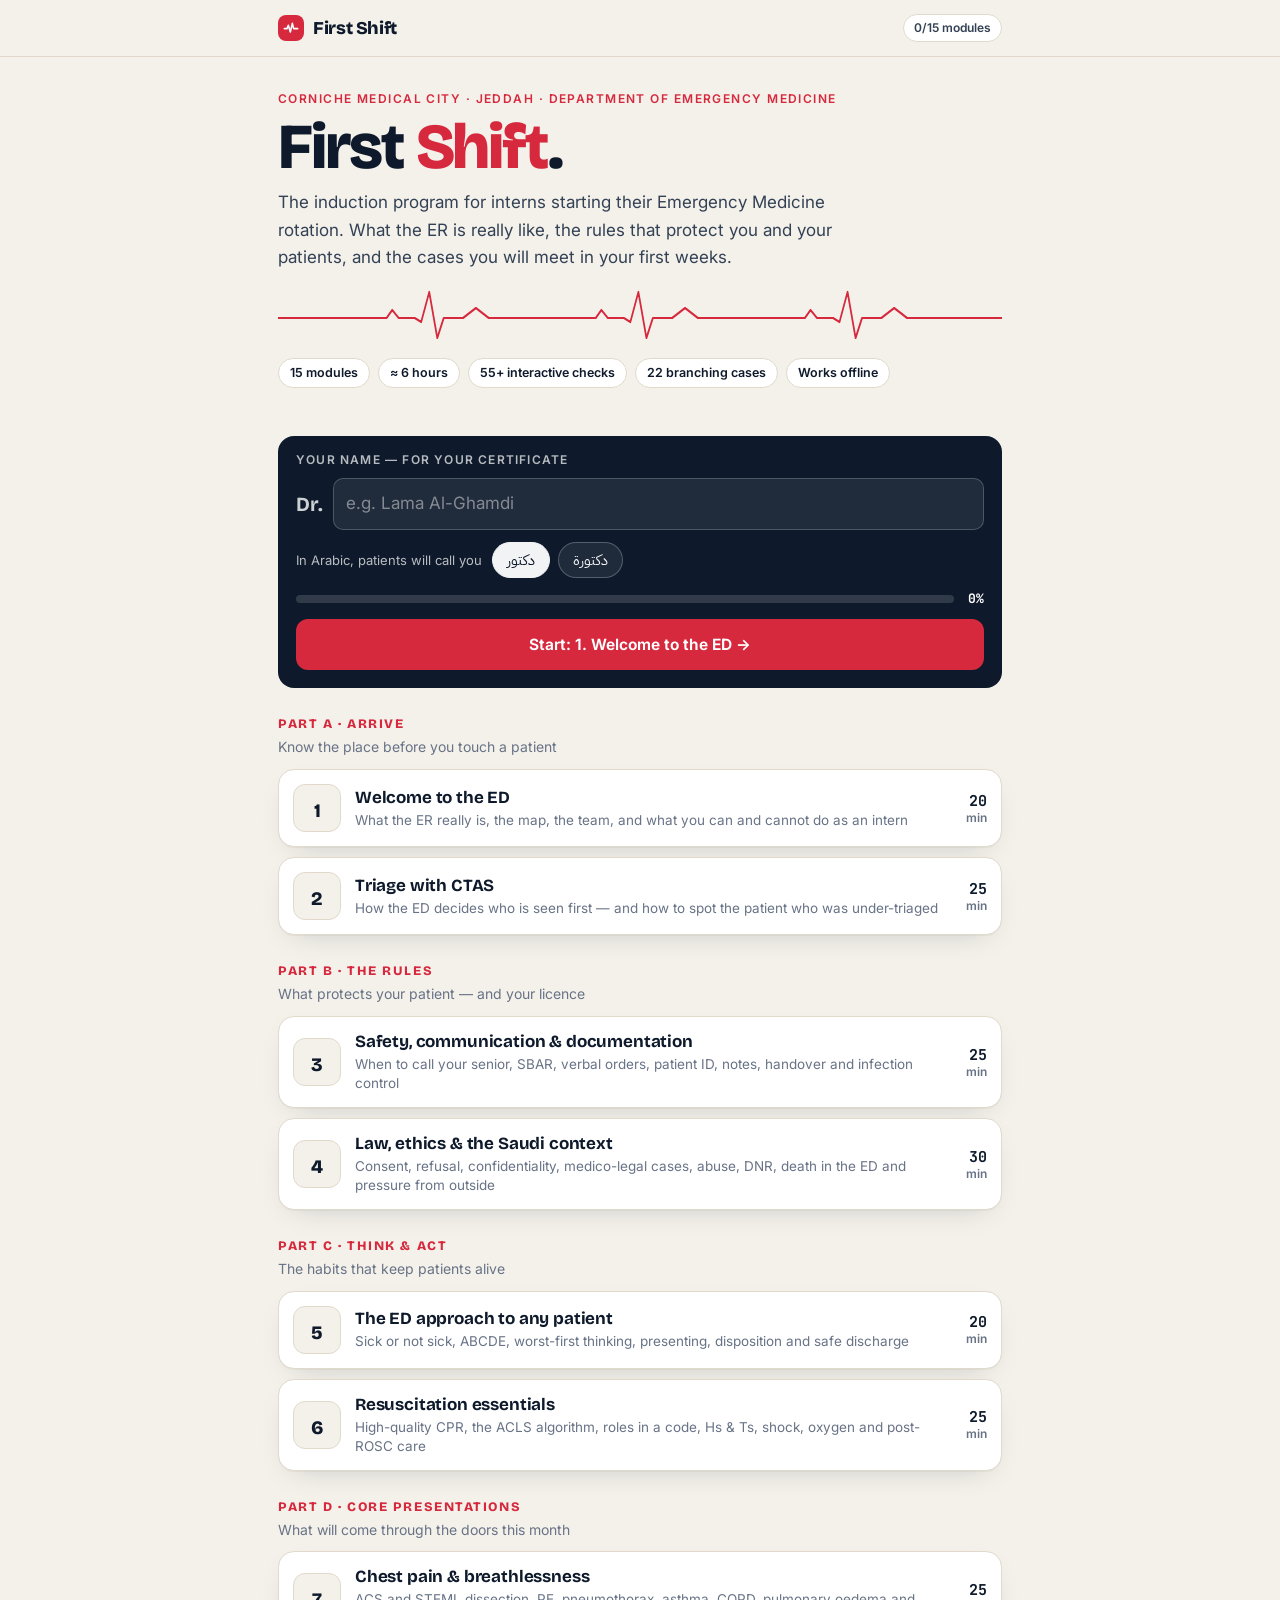
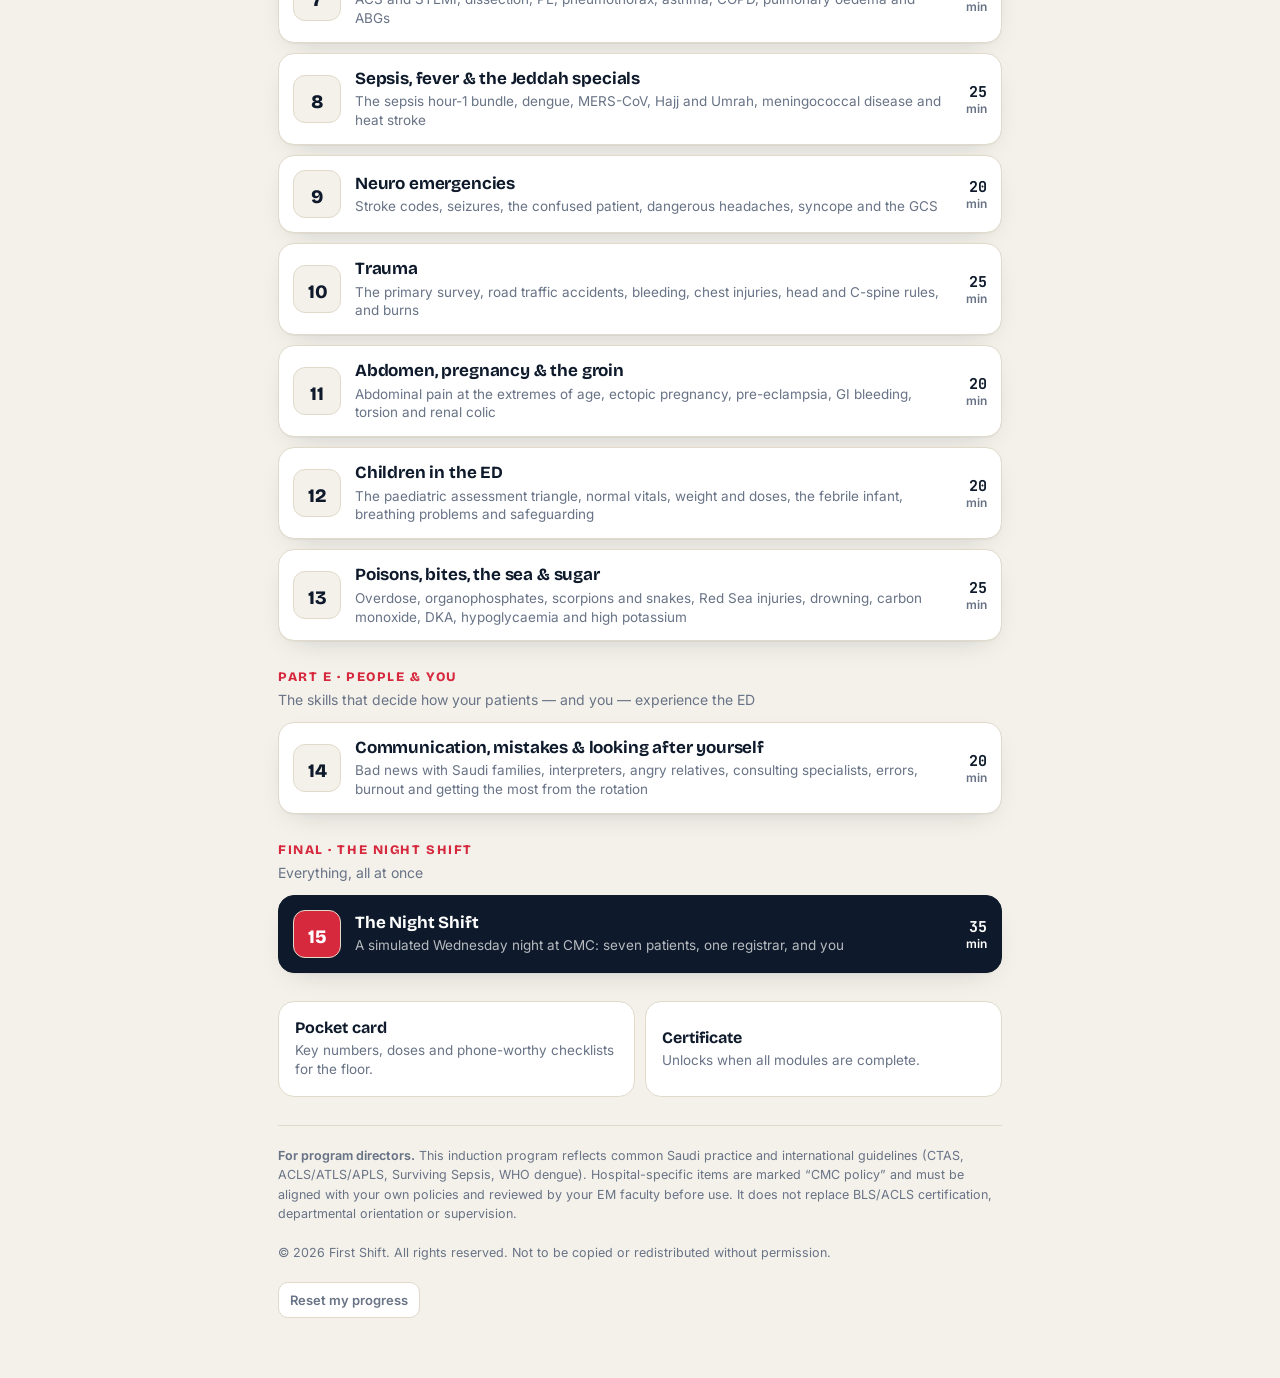
==== index.html @ 8c9cb1e9 "Publish First Shift ER intern induction program Co-Authored-By: Claude Opus 5.5 <noreply@anthropic.c" ====
<!doctype html>
<html lang="en">
<head>
<meta charset="utf-8">
<meta name="viewport" content="width=device-width, initial-scale=1, viewport-fit=cover">
<meta name="theme-color" content="#F4F1EA">
<meta name="robots" content="noindex, nofollow">
<meta name="apple-mobile-web-app-capable" content="yes">
<meta name="apple-mobile-web-app-title" content="First Shift">
<title>First Shift — ER Intern Induction Program · Corniche Medical City</title>
<link rel="preconnect" href="https://fonts.googleapis.com"><link rel="preconnect" href="https://fonts.gstatic.com" crossorigin>
<link href="https://fonts.googleapis.com/css2?family=Bricolage+Grotesque:opsz,wght@12..96,600;12..96,700;12..96,800&family=Inter:wght@400;500;600;700&family=JetBrains+Mono:wght@500;700&family=IBM+Plex+Sans+Arabic:wght@400;500;600&display=swap" rel="stylesheet">
<style>:root{
  --ink:#0E1A2B;--ink2:#334155;--mute:#687386;--paper:#F4F1EA;--paper2:#ECE7DC;--card:#FFFFFF;--line:#E1DACB;--line2:#EEE8DC;
  --red:#D6293E;--red-soft:#FBE6E8;--teal:#0E7A6D;--teal-soft:#DFF1EC;--amber:#A86400;--amber-soft:#FBEFD6;--blue:#1E5BD8;--blue-soft:#E4ECFC;--violet:#5B3FD0;--violet-soft:#ECE8FD;
  --c1:#1E5BD8;--c2:#D6293E;--c3:#E2AC00;--c4:#1E9E5A;--c5:#E9E9E9;
  --r:16px;--shadow:0 1px 0 rgba(14,26,43,.04),0 10px 30px -16px rgba(14,26,43,.25);
  --fd:'Bricolage Grotesque','Inter',system-ui,sans-serif;
  --fb:'Inter',system-ui,-apple-system,'Segoe UI',Roboto,sans-serif;
  --fm:'JetBrains Mono',ui-monospace,Menlo,Consolas,monospace;
  --fa:'IBM Plex Sans Arabic','Geeza Pro','Segoe UI',Tahoma,sans-serif;
}
*{box-sizing:border-box}
html{-webkit-text-size-adjust:100%;scroll-behavior:smooth}
body{margin:0;background:var(--paper);color:var(--ink);font:16px/1.62 var(--fb);-webkit-font-smoothing:antialiased}
button{font:inherit;color:inherit;cursor:pointer}
input,select{font:inherit}
b,strong{font-weight:650}
.wrap{max-width:760px;margin:0 auto;padding:0 18px}
.ar{font-family:var(--fa);direction:rtl;text-align:right;unicode-bidi:isolate}

/* ---------- top bar ---------- */
.top{position:sticky;top:0;z-index:20;background:rgba(244,241,234,.92);backdrop-filter:blur(10px);-webkit-backdrop-filter:blur(10px);border-bottom:1px solid var(--line)}
.top .wrap{display:flex;align-items:center;gap:12px;height:56px}
.brand{display:flex;align-items:center;gap:9px;font:800 18px/1 var(--fd);letter-spacing:-.02em;background:none;border:0;padding:0}
.brand i{width:26px;height:26px;border-radius:8px;background:var(--red);display:grid;place-items:center}
.brand i svg{width:16px;height:16px}
.top .sp{flex:1}
.pill{font:600 12px/1 var(--fb);padding:7px 10px;border-radius:99px;background:var(--card);border:1px solid var(--line);color:var(--ink2)}
.iconbtn{background:var(--card);border:1px solid var(--line);border-radius:10px;padding:7px 11px;font-size:13px;font-weight:600}

/* ---------- home ---------- */
.hero{position:relative;padding:34px 0 26px;overflow:hidden}
.hero .kick{font:600 12px/1.3 var(--fb);letter-spacing:.12em;text-transform:uppercase;color:var(--red)}
.hero h1{font:800 clamp(40px,10vw,64px)/.95 var(--fd);letter-spacing:-.035em;margin:10px 0 12px}
.hero h1 span{color:var(--red)}
.hero p.lead{font-size:17px;color:var(--ink2);max-width:560px;margin:0 0 6px}
.hero .ecg{display:block;width:100%;height:56px;margin:16px 0 4px}
.hero .ecg path{fill:none;stroke:var(--red);stroke-width:2.2;stroke-linejoin:round;stroke-linecap:round;stroke-dasharray:1400;stroke-dashoffset:1400;animation:draw 3.2s ease-out forwards}
@keyframes draw{to{stroke-dashoffset:0}}
.meta{display:flex;flex-wrap:wrap;gap:8px;margin:14px 0 0}
.meta span{font:600 12.5px/1 var(--fb);padding:8px 11px;border-radius:99px;background:var(--card);border:1px solid var(--line)}
.namecard{background:var(--ink);color:#fff;border-radius:var(--r);padding:18px;margin:22px 0 8px;display:grid;gap:12px}
.namecard label{font:600 12px/1 var(--fb);letter-spacing:.1em;text-transform:uppercase;opacity:.7}
.namecard .row{display:flex;gap:10px;align-items:center}
.namecard .dr{font:700 20px var(--fd);opacity:.8}
.namecard input{flex:1;min-width:0;background:rgba(255,255,255,.08);border:1px solid rgba(255,255,255,.2);color:#fff;border-radius:10px;padding:11px 12px;font-size:17px}
.namecard input::placeholder{color:rgba(255,255,255,.45)}
.overall{display:flex;align-items:center;gap:14px}
.bar{height:8px;background:rgba(255,255,255,.14);border-radius:99px;overflow:hidden;flex:1}
.bar i{display:block;height:100%;background:var(--red);border-radius:99px;transition:width .4s}
.btn{display:inline-flex;align-items:center;justify-content:center;gap:8px;border:0;border-radius:12px;padding:13px 18px;font-weight:650;font-size:15.5px;background:var(--red);color:#fff;transition:transform .12s,opacity .2s}
.btn:active{transform:scale(.98)}
.btn.ghost{background:var(--card);color:var(--ink);border:1px solid var(--line)}
.btn.dark{background:var(--ink)}
.btn[disabled]{opacity:.35;cursor:not-allowed}
.btn.wide{width:100%}
.part{margin:30px 0 10px;display:flex;flex-direction:column;gap:5px}
.part b{font:800 13px/1 var(--fd);letter-spacing:.12em;text-transform:uppercase;color:var(--red)}
.part span{font-size:14px;color:var(--mute)}
.mods{display:grid;gap:10px}
.mod{display:grid;grid-template-columns:48px 1fr auto;gap:14px;align-items:center;text-align:left;background:var(--card);border:1px solid var(--line);border-radius:var(--r);padding:14px;box-shadow:var(--shadow);transition:transform .15s}
.mod:active{transform:scale(.99)}
.mod .num{width:48px;height:48px;border-radius:12px;background:var(--paper);display:grid;place-items:center;font:800 19px var(--fd);color:var(--ink)}
.mod.done .num{background:var(--teal);color:#fff}
.mod.prog .num{background:var(--ink);color:#fff}
.mod.final{background:var(--ink);color:#fff;border-color:var(--ink)}
.mod.final .num{background:var(--red);color:#fff}
.mod.final .ms{color:rgba(255,255,255,.7)}
.mod h3{margin:0;font:700 17px/1.25 var(--fd);letter-spacing:-.01em}
.mod .ms{font-size:13.5px;color:var(--mute);margin-top:3px;line-height:1.4}
.mod .st{font:600 12px/1.2 var(--fb);text-align:right;color:var(--mute);white-space:nowrap}
.mod .st em{display:block;font-style:normal;font:700 15px var(--fm);color:var(--ink)}
.mod.final .st,.mod.final .st em{color:#fff}
.tiles{display:grid;grid-template-columns:1fr 1fr;gap:10px;margin:28px 0}
.tile{background:var(--card);border:1px solid var(--line);border-radius:var(--r);padding:16px;text-align:left}
.tile h4{margin:0 0 4px;font:700 16px var(--fd)}
.tile p{margin:0;font-size:13.5px;color:var(--mute);line-height:1.45}
.foot{font-size:12.5px;color:var(--mute);padding:20px 0 60px;border-top:1px solid var(--line);margin-top:20px;line-height:1.55}

/* ---------- module ---------- */
.mhead{padding:22px 0 6px}
.mhead .k{font:600 12px/1 var(--fb);letter-spacing:.12em;text-transform:uppercase;color:var(--red)}
.mhead h2{font:800 30px/1.08 var(--fd);letter-spacing:-.025em;margin:8px 0 0}
.steps{display:flex;gap:4px;margin:16px 0 4px}
.steps i{flex:1;height:5px;border-radius:9px;background:var(--line)}
.steps i.on{background:var(--ink)}
.steps i.cur{background:var(--red)}
.scr{padding:10px 0 130px;animation:fade .35s ease}
@keyframes fade{from{opacity:0;transform:translateY(6px)}to{opacity:1;transform:none}}
.navbar{position:fixed;left:0;right:0;bottom:0;z-index:30;background:rgba(244,241,234,.95);backdrop-filter:blur(10px);-webkit-backdrop-filter:blur(10px);border-top:1px solid var(--line);padding:12px 0 calc(12px + env(safe-area-inset-bottom))}
.navbar .wrap{display:flex;gap:10px;align-items:center}
.navbar .hint{flex:1;font-size:13px;color:var(--mute);line-height:1.3}
.navbar .btn{padding:12px 16px}

.blk{margin:16px 0}
.scr h3.h{font:800 24px/1.15 var(--fd);letter-spacing:-.02em;margin:22px 0 4px}
.scr h4.h{font:700 18px/1.25 var(--fd);margin:22px 0 2px}
.scr p{margin:0}
.scr .p p+p{margin-top:10px}
.scr ul.l,.scr ol.l{margin:0;padding-left:22px}
.scr ul.l li,.scr ol.l li{margin:6px 0}
.scr ul.l li::marker{color:var(--red)}

.mentor{display:grid;grid-template-columns:44px 1fr;gap:12px;align-items:start}
.av{width:44px;height:44px;border-radius:50%;background:var(--ink);color:#fff;display:grid;place-items:center;font:700 14px var(--fd);letter-spacing:.02em}
.av.n{background:var(--teal)}
.av.s{background:var(--violet)}
.bub{background:var(--card);border:1px solid var(--line);border-radius:4px 16px 16px 16px;padding:12px 14px;box-shadow:var(--shadow)}
.bub .who{font:700 12px/1 var(--fb);letter-spacing:.06em;text-transform:uppercase;color:var(--mute);margin-bottom:6px}

.say{background:var(--card);border:1px solid var(--line);border-radius:16px;padding:12px 14px;border-right:4px solid var(--amber)}
.say .who{font:700 12px/1 var(--fb);letter-spacing:.06em;text-transform:uppercase;color:var(--amber);margin-bottom:8px}
.say .ar{font-size:18.5px;line-height:1.75;font-weight:500}
.say .en{font-size:14px;color:var(--mute);margin-top:6px;font-style:italic;border-top:1px dashed var(--line);padding-top:6px}

.call{border-radius:14px;padding:14px 16px;border:1px solid}
.call .ct{font:700 12.5px/1 var(--fb);letter-spacing:.08em;text-transform:uppercase;margin-bottom:7px;display:flex;align-items:center;gap:7px}
.call .ct:before{content:"";width:8px;height:8px;border-radius:2px;background:currentColor}
.call.rule{background:var(--blue-soft);border-color:#C9D7F7}.call.rule .ct{color:var(--blue)}
.call.pearl{background:var(--teal-soft);border-color:#BFE3D9}.call.pearl .ct{color:var(--teal)}
.call.danger{background:var(--red-soft);border-color:#F3C3C9}.call.danger .ct{color:var(--red)}
.call.saudi{background:var(--amber-soft);border-color:#F0D9A8}.call.saudi .ct{color:var(--amber)}
.call.local{background:var(--violet-soft);border-color:#D6CCFA}.call.local .ct{color:var(--violet)}
.call ul{margin:6px 0 0;padding-left:20px}.call li{margin:4px 0}

.tbl{overflow-x:auto;border:1px solid var(--line);border-radius:14px;background:var(--card)}
.tbl table{border-collapse:collapse;width:100%;font-size:14.5px;min-width:440px}
.tbl th{text-align:left;font:700 12px/1.2 var(--fb);letter-spacing:.06em;text-transform:uppercase;color:var(--mute);background:var(--paper);padding:10px 12px;border-bottom:1px solid var(--line)}
.tbl td{padding:10px 12px;border-bottom:1px solid var(--line2);vertical-align:top;line-height:1.45}
.tbl tr:last-child td{border-bottom:0}
.tbl td:first-child{font-weight:600}

.nums{display:grid;grid-template-columns:repeat(auto-fit,minmax(150px,1fr));gap:10px}
.num{background:var(--card);border:1px solid var(--line);border-radius:14px;padding:14px}
.num b{display:block;font:800 28px/1 var(--fd);letter-spacing:-.02em;color:var(--red)}
.num span{display:block;font-size:13.5px;color:var(--ink2);margin-top:6px;line-height:1.35}

.cards{display:grid;grid-template-columns:repeat(auto-fit,minmax(200px,1fr));gap:10px}
.flip{position:relative;min-height:128px;border:0;padding:0;background:none;text-align:left;perspective:900px}
.flip .in{position:absolute;inset:0;transition:transform .5s;transform-style:preserve-3d}
.flip.on .in{transform:rotateY(180deg)}
.flip .f,.flip .bk{position:absolute;inset:0;border-radius:14px;padding:14px;backface-visibility:hidden;-webkit-backface-visibility:hidden;display:flex;flex-direction:column;justify-content:center;border:1px solid var(--line);overflow:auto}
.flip .f{background:var(--card);font:700 16.5px/1.3 var(--fd)}
.flip .f small{font:500 11.5px var(--fb);color:var(--mute);margin-top:8px;letter-spacing:.06em;text-transform:uppercase}
.flip .bk{background:var(--ink);color:#fff;transform:rotateY(180deg);font-size:14px;line-height:1.45}

.reveal{border:1px dashed var(--ink2);border-radius:14px;background:transparent;width:100%;text-align:left;padding:14px 16px}
.reveal .rq{font-weight:650;display:flex;justify-content:space-between;gap:10px}
.reveal .rq:after{content:"Tap to reveal";font:600 11.5px var(--fb);color:var(--red);letter-spacing:.06em;text-transform:uppercase;white-space:nowrap}
.reveal.on{border-style:solid;background:var(--card)}
.reveal.on .rq:after{content:""}
.reveal .ra{display:none;margin-top:10px;color:var(--ink2);font-size:15px}
.reveal.on .ra{display:block}

/* questions */
.q{background:var(--card);border:1px solid var(--line);border-radius:18px;padding:16px;box-shadow:var(--shadow)}
.q-tag{display:inline-block;font:700 11px/1 var(--fb);letter-spacing:.1em;text-transform:uppercase;color:#fff;background:var(--ink);padding:5px 8px;border-radius:6px;margin-bottom:10px}
.q-q{font:650 17px/1.4 var(--fb);margin-bottom:12px}
.opts{display:grid;gap:8px}
.opt{display:grid;grid-template-columns:28px 1fr;gap:10px;align-items:start;text-align:left;background:var(--paper);border:1.5px solid transparent;border-radius:12px;padding:11px 12px;font-size:15px;line-height:1.4;transition:background .15s,border-color .15s}
.opt .ol{width:28px;height:28px;border-radius:8px;background:var(--card);border:1px solid var(--line);display:grid;place-items:center;font:700 13px var(--fm)}
.opt.sel{border-color:var(--ink);background:#fff}
.opt.sel .ol{background:var(--ink);color:#fff;border-color:var(--ink)}
.opt.right{background:var(--teal-soft);border-color:var(--teal)}
.opt.right .ol{background:var(--teal);color:#fff;border-color:var(--teal)}
.opt.wrong{background:var(--red-soft);border-color:var(--red)}
.opt.wrong .ol{background:var(--red);color:#fff;border-color:var(--red)}
.opt.miss{border-color:var(--teal);border-style:dashed}
.opt.dim{opacity:.55}
.opt[disabled]{cursor:default}
.fb{margin-top:12px;border-radius:12px;padding:12px 14px;font-size:14.5px;line-height:1.5}
.fb.ok{background:var(--teal-soft)}.fb.no{background:var(--amber-soft)}
.fb b.v{display:block;font:700 13px var(--fb);letter-spacing:.04em;text-transform:uppercase;margin-bottom:4px}
.fb.ok b.v{color:var(--teal)}.fb.no b.v{color:var(--amber)}
.qact{margin-top:12px;display:flex;gap:8px}
.qact .btn{padding:10px 16px;font-size:14.5px}

.ord-seq,.ord-pool{display:grid;gap:7px}
.ord-seq{min-height:52px;border:1.5px dashed var(--line);border-radius:12px;padding:8px;margin-bottom:10px}
.ord-seq:empty:before{content:"Tap the steps below in the right order";color:var(--mute);font-size:14px;padding:6px}
.ord-it{display:flex;gap:10px;align-items:center;text-align:left;background:var(--paper);border:1px solid var(--line);border-radius:10px;padding:10px 12px;font-size:14.5px;line-height:1.35}
.ord-it .on{font:700 13px var(--fm);min-width:22px;height:22px;border-radius:6px;background:var(--ink);color:#fff;display:grid;place-items:center}
.ord-it.ok{background:var(--teal-soft);border-color:var(--teal)}
.ord-it.bad{background:var(--red-soft);border-color:var(--red)}

.srt-row{border:1px solid var(--line);border-radius:12px;padding:11px 12px;margin-bottom:8px;background:var(--paper)}
.srt-row .sx{font-size:14.5px;line-height:1.4;margin-bottom:8px}
.srt-row .sb{display:flex;flex-wrap:wrap;gap:6px}
.chip{border:1.5px solid var(--line);background:var(--card);border-radius:99px;padding:6px 11px;font:650 13px/1.1 var(--fb);display:inline-flex;align-items:center;gap:6px}
.chip .dot{width:10px;height:10px;border-radius:50%;border:1px solid rgba(0,0,0,.15)}
.chip.sel{border-color:var(--ink);background:var(--ink);color:#fff}
.srt-row.ok{background:var(--teal-soft);border-color:#9fd3c6}
.srt-row.bad{background:var(--red-soft);border-color:#efb3ba}
.srt-row .why{font-size:13.5px;color:var(--ink2);margin-top:8px;line-height:1.45}
.ctas{display:inline-grid;place-items:center;min-width:26px;height:22px;border-radius:6px;font:700 12px var(--fm);padding:0 6px;color:#fff}
.ctas.c1{background:var(--c1)}.ctas.c2{background:var(--c2)}.ctas.c3{background:var(--c3);color:#2a2100}.ctas.c4{background:var(--c4)}.ctas.c5{background:#fff;color:#111;border:1px solid #bbb}

/* case */
.case{background:var(--card);border:1px solid var(--line);border-radius:20px;overflow:hidden;box-shadow:var(--shadow)}
.case-h{padding:14px 16px;background:var(--ink);color:#fff;display:flex;justify-content:space-between;gap:10px;align-items:center}
.case-h b{font:700 16px/1.25 var(--fd)}
.case-h span{font:600 11.5px/1.2 var(--fb);letter-spacing:.08em;text-transform:uppercase;opacity:.7;white-space:nowrap}
.mon{background:#04080D;color:#fff;padding:10px 12px 12px;font-family:var(--fm)}
.mon .trace{height:46px;overflow:hidden;position:relative;border-bottom:1px solid #12202c;margin-bottom:8px}
.mon .trace svg{position:absolute;left:0;top:0;height:46px;width:200%;animation:sweep 4s linear infinite}
@keyframes sweep{to{transform:translateX(-50%)}}
.mon .vit{display:grid;grid-template-columns:repeat(auto-fit,minmax(86px,1fr));gap:6px 10px}
.mon .v{line-height:1}
.mon .v small{display:block;font:600 10px var(--fb);letter-spacing:.1em;opacity:.7;margin-bottom:3px}
.mon .v b{font:700 21px var(--fm)}
.mon .v.hr{color:#3BE37A}.mon .v.sp{color:#3CCBF4}.mon .v.bp{color:#FF7373}.mon .v.rr{color:#FFD54A}.mon .v.t{color:#E8E8E8}.mon .v.g{color:#C9A6FF}.mon .v.gcs{color:#FFFFFF}
.mon .v.chg b{animation:blink 1s 2}
@keyframes blink{50%{opacity:.25}}
.case-b{padding:6px 16px 16px}
.node{padding:12px 0;border-bottom:1px dashed var(--line)}
.node:last-child{border-bottom:0}
.node .nx{font-size:15.5px}
.node .nx p+p{margin-top:8px}
.node.past .nx{color:var(--ink2);font-size:14.5px}
.picked{margin-top:10px;display:flex;gap:8px;align-items:flex-start;font-size:14.5px;font-weight:600}
.picked:before{content:"→";color:var(--red);font-weight:800}
.score-chip{font:700 11px/1 var(--fm);padding:4px 6px;border-radius:5px;margin-left:auto;white-space:nowrap}
.score-chip.s2{background:var(--teal);color:#fff}.score-chip.s1{background:var(--amber);color:#fff}.score-chip.s0{background:var(--red);color:#fff}
.chs{display:grid;gap:8px;margin-top:12px}
.ch{text-align:left;background:var(--paper);border:1.5px solid var(--line);border-radius:12px;padding:11px 13px;font-size:15px;line-height:1.4}
.ch:hover{border-color:var(--ink)}
.outcome{margin-top:10px;background:var(--paper);border-radius:14px;padding:14px}
.outcome .os{font:800 26px var(--fd);color:var(--ink)}
.outcome .os small{font:600 13px var(--fb);color:var(--mute);margin-left:6px}
.case .say{margin-top:10px}

.strip{background:#FFF7F4;border:1px solid #F2D5CC;border-radius:12px;padding:8px 8px 6px;background-image:linear-gradient(#f7d9d0 1px,transparent 1px),linear-gradient(90deg,#f7d9d0 1px,transparent 1px);background-size:12px 12px}
.strip svg{display:block;width:100%;height:90px}
.strip .sl{font:600 11.5px var(--fm);color:#8a4a3a;margin-top:2px}
.node .strip{margin-top:10px}

/* tools */
.tool{background:var(--card);border:1px solid var(--line);border-radius:18px;padding:16px;box-shadow:var(--shadow)}
.tool .tt{font:800 18px var(--fd);margin-bottom:2px}
.tool .ts{font-size:13.5px;color:var(--mute);margin-bottom:12px}
.seg{display:flex;flex-wrap:wrap;gap:6px;margin:6px 0 12px}
.seg button{border:1.5px solid var(--line);background:var(--paper);border-radius:10px;padding:8px 10px;font-size:13.5px;line-height:1.25;text-align:left}
.seg button.on{background:var(--ink);color:#fff;border-color:var(--ink)}
.seg button b{font-family:var(--fm);margin-right:4px}
.lbl{font:700 12px var(--fb);letter-spacing:.06em;text-transform:uppercase;color:var(--mute)}
.fld{display:grid;grid-template-columns:repeat(auto-fit,minmax(120px,1fr));gap:10px;margin:8px 0 12px}
.fld label{display:grid;gap:4px;font:600 12.5px var(--fb);color:var(--ink2)}
.fld input,.fld select{width:100%;border:1.5px solid var(--line);border-radius:10px;padding:10px;background:var(--paper);font-size:16px}
.out{background:var(--ink);color:#fff;border-radius:14px;padding:14px 16px}
.out .big{font:800 34px/1 var(--fd)}
.out .big small{font:600 14px var(--fb);opacity:.7;margin-left:6px}
.out p{margin:8px 0 0;font-size:14.5px;line-height:1.5;opacity:.92}
.out table{width:100%;border-collapse:collapse;font-size:14px;margin-top:8px}
.out td{padding:7px 0;border-bottom:1px solid rgba(255,255,255,.12);vertical-align:top}
.out td:first-child{width:55%}
.out td:last-child{text-align:right;font-family:var(--fm);font-weight:700;padding-left:10px;font-size:13px}
.out tr:last-child td{border-bottom:0}
.presets{display:flex;gap:6px;flex-wrap:wrap;margin-bottom:10px}
.presets button{font:600 12.5px var(--fb);border:1px solid var(--line);background:var(--paper);border-radius:99px;padding:6px 10px}

.check{display:grid;gap:6px}
.check label{display:flex;gap:10px;align-items:flex-start;background:var(--card);border:1px solid var(--line);border-radius:12px;padding:10px 12px;font-size:14.5px;line-height:1.4}
.check input{margin-top:3px;width:18px;height:18px;accent-color:var(--teal);flex:none}

/* module end */
.end{text-align:center;padding:24px 0}
.end .ring{width:150px;height:150px;margin:6px auto 14px;position:relative}
.end .ring svg{width:150px;height:150px;transform:rotate(-90deg)}
.end .ring b{position:absolute;inset:0;display:grid;place-items:center;font:800 36px var(--fd)}
.end h3{font:800 28px var(--fd);margin:0}
.take{text-align:left;background:var(--card);border:1px solid var(--line);border-radius:16px;padding:16px 18px;margin:20px 0}
.take h4{margin:0 0 6px;font:700 13px var(--fb);letter-spacing:.08em;text-transform:uppercase;color:var(--red)}
.take ol{margin:0;padding-left:20px}.take li{margin:7px 0;line-height:1.45}

/* pocket */
.pk{background:var(--card);border:1px solid var(--line);border-radius:16px;padding:14px 16px;margin:12px 0}
.pk h3{margin:0 0 8px;font:800 18px var(--fd)}
.pk dl{margin:0;display:grid;grid-template-columns:auto 1fr;gap:6px 14px;font-size:14.5px}
.pk dt{font:700 14px var(--fm);color:var(--red);white-space:nowrap}
.pk dd{margin:0;line-height:1.4}

/* certificate */
.cert{background:#fff;border:1px solid var(--line);border-radius:6px;padding:36px 28px;text-align:center;position:relative;margin:22px 0;box-shadow:var(--shadow)}
.cert:before{content:"";position:absolute;inset:10px;border:2px solid var(--ink);border-radius:2px;pointer-events:none}
.cert .ck{font:600 12px var(--fb);letter-spacing:.2em;text-transform:uppercase;color:var(--red)}
.cert h2{font:800 34px/1.05 var(--fd);margin:12px 0 4px;letter-spacing:-.02em}
.cert .to{font-size:14px;color:var(--mute);margin-top:20px}
.cert .nm{font:800 30px var(--fd);margin:6px 0 4px;border-bottom:1.5px solid var(--ink);display:inline-block;padding:0 18px 6px}
.cert .det{font-size:14.5px;color:var(--ink2);max-width:460px;margin:12px auto 0}
.cert .sig{display:grid;grid-template-columns:1fr 1fr;gap:24px;margin-top:36px;font-size:12.5px;color:var(--mute)}
.cert .sig div{border-top:1px solid var(--ink);padding-top:6px}
.cert .sc{display:flex;justify-content:center;gap:22px;margin-top:18px;flex-wrap:wrap}
.cert .sc div b.d{font-size:16px;line-height:1.5}
.cert .sc div b{display:block;font:800 24px var(--fd);color:var(--ink)}
.cert .sc div{font-size:12px;color:var(--mute);text-transform:uppercase;letter-spacing:.08em}

@media (max-width:420px){
  .mod{grid-template-columns:42px 1fr;}
  .mod .num{width:42px;height:42px;font-size:17px}
  .mod .st{grid-column:2;text-align:left}
  .mod .st em{display:inline;margin-right:6px}
  .tiles{grid-template-columns:1fr}
}
@media print{
  body{background:#fff}
  .top,.navbar,.noprint{display:none!important}
  .cert{box-shadow:none;margin:0;border:0}
}

.hintb{margin-top:10px;background:none;border:0;padding:4px 0;font:600 13.5px var(--fb);color:var(--violet);text-decoration:underline;text-underline-offset:3px}
.hintx{display:none;margin-top:8px;background:var(--violet-soft);border-radius:10px;padding:10px 12px;font-size:14px;line-height:1.45}
.hintx.on{display:block}
.why1{margin-bottom:6px}
.owhy{display:block;font-size:13px;color:var(--ink2);margin-top:5px;font-style:italic}

.call.idea{background:#FFF8E6;border-color:#F3DFA6}.call.idea .ct{color:#8A6100}
.gen{display:flex;align-items:center;gap:8px;flex-wrap:wrap;font-size:13px;opacity:.95}
.gen span{opacity:.75;margin-right:2px}
.gen button{font-family:var(--fa);font-size:15px;background:rgba(255,255,255,.08);border:1px solid rgba(255,255,255,.25);color:#fff;border-radius:99px;padding:5px 14px}
.gen button.on{background:#fff;color:var(--ink);border-color:#fff}
.gl{border-bottom:1.5px dotted var(--violet);cursor:help}
#glpop{position:fixed;left:12px;right:12px;bottom:calc(84px + env(safe-area-inset-bottom));z-index:60;background:var(--ink);color:#fff;border-radius:14px;padding:12px 14px;font-size:14px;line-height:1.45;box-shadow:0 12px 30px rgba(0,0,0,.3);transform:translateY(20px);opacity:0;pointer-events:none;transition:.2s;max-width:620px;margin:0 auto}
#glpop.on{transform:none;opacity:1}
#glpop b{display:block;font:700 12px var(--fb);letter-spacing:.08em;text-transform:uppercase;color:#FFB4BE;margin-bottom:3px}
.mute{color:var(--mute);font-size:13.5px}
.edsvg{width:100%;height:auto;display:block;margin:4px 0 10px}
.zi{background:var(--paper);border-radius:12px;padding:12px 14px;margin-top:10px}
.zi b{font:700 16px var(--fd)}.zi p{margin:4px 0 0;font-size:14.5px;line-height:1.5}
.rgs{display:grid;grid-template-columns:1fr 1fr;gap:4px 14px}
.rg{display:block;margin:6px 0 4px;font-size:13px;color:var(--ink2);font-weight:600}
.rg span{display:flex;justify-content:space-between}
.rg b{font:700 13px var(--fm);color:var(--ink)}
.rg input[type=range]{width:100%;accent-color:var(--red);height:28px;margin:0}
.out.light{background:var(--paper);color:var(--ink);margin-top:10px}
.ctasout{display:flex;gap:12px;align-items:center;font-size:15px}
.mods2{margin-top:10px;display:grid;gap:5px;font-size:13.5px}
.mods2 div{opacity:.6;display:flex;gap:8px;align-items:center}
.mods2 div.drv{opacity:1;font-weight:650}
.bstats{display:grid;grid-template-columns:repeat(auto-fit,minmax(66px,1fr));gap:6px;margin:10px 0}
.bstats div{background:var(--paper);border-radius:10px;padding:8px 10px}
.bstats small{display:block;font:600 9.5px var(--fb);letter-spacing:.06em;text-transform:uppercase;color:var(--mute)}
.bstats b{font:800 16px var(--fd)}.bstats b.red{color:var(--red)}
table.mini{width:100%;border-collapse:collapse;font-size:14px;margin-top:6px}
table.mini td{padding:7px 0;border-bottom:1px solid var(--line2);vertical-align:top}
table.mini td:first-child{color:var(--mute);width:38%}
.msg{background:#FFF8E6;border-radius:10px;padding:10px 12px;font-size:14.5px;line-height:1.5;margin:10px 0 0}
.tool .mon{border-radius:12px;margin-top:8px}
.cprb{display:block;width:150px;height:150px;border-radius:50%;margin:8px auto 14px;border:0;background:radial-gradient(circle at 40% 35%,#F05266,#B8182C);color:#fff;font:800 22px var(--fd);letter-spacing:.08em;box-shadow:0 10px 24px -8px rgba(214,41,62,.6);touch-action:manipulation;-webkit-user-select:none;user-select:none}
.cprb.hit{animation:press .18s ease}
@keyframes press{50%{transform:scale(.9)}}
.gauge,.kbar{position:relative;height:14px;border-radius:99px;background:var(--line)}
.gauge .gz{position:absolute;left:40%;width:20%;top:0;bottom:0;background:var(--teal);border-radius:4px;opacity:.8}
.gauge i,.kbar i{position:absolute;top:-6px;width:4px;height:26px;background:var(--ink);border-radius:3px;transform:translateX(-2px);transition:left .25s}
.kbar .kz{position:absolute;inset:0;border-radius:99px;background:linear-gradient(90deg,#D6293E 0 18.2%,#E2AC00 18.2% 27.3%,#1E9E5A 27.3% 63.6%,#E2AC00 63.6% 81.8%,#D6293E 81.8%)}
.kbar i b{position:absolute;top:-24px;left:50%;transform:translateX(-50%);font:700 14px var(--fm)}
.kbar{margin-top:30px}
.gl3{display:flex;justify-content:space-between;font:600 11px var(--fm);color:var(--mute);margin-top:6px}
.cprs{text-align:center;margin-top:12px;font-size:15px}.cprs b{font:800 28px var(--fd)}
.cprs.good b{color:var(--teal)}.cprs.bad b{color:var(--red)}
.cprn{text-align:center;font-size:14px;color:var(--ink2);margin-top:4px}
.kst{text-align:center;font-weight:700;margin-top:10px;font-size:14.5px}
.kst.bad{color:var(--red)}.kst.warn{color:var(--amber)}.kst.good{color:var(--teal)}
.lgrid{display:grid;grid-template-columns:repeat(4,1fr);gap:6px;margin-top:6px}
.lc{border:1px solid var(--line);border-radius:8px;padding:4px 6px 0;background:#FFFCFA}
.lc span{font:700 11px var(--fm);color:var(--mute)}
.lc.up{border-color:#F3B4BC;background:#FFF1F2}.lc.up span{color:var(--red)}
.lc.dn{border-color:#BFD0F7;background:#EEF3FE}.lc.dn span{color:var(--blue)}
.ssvg{width:100%;height:auto;display:block;margin-top:6px}
.ssvg g{transition:transform .4s}
.phbig{text-align:center;font:800 28px var(--fd);margin-top:4px}.phbig small{font:700 13px var(--fb);margin-left:6px;letter-spacing:.04em;text-transform:uppercase}
.dsvg{width:100%;height:auto;display:block;margin-top:8px}
.leg{display:flex;flex-wrap:wrap;gap:6px 14px;font-size:12.5px;margin-top:4px}
.leg span:before{content:"";display:inline-block;width:12px;height:3px;background:var(--c);margin-right:5px;vertical-align:middle;border-radius:2px}
.win{display:grid;grid-template-columns:1fr 1fr;gap:8px}
.win div{border:1.5px dashed var(--line);border-radius:10px;padding:9px 10px;font-size:13px;color:var(--mute);line-height:1.35}
.win div b{display:block;font:700 14px var(--fd);color:var(--mute)}
.win div.on{border-style:solid;border-color:var(--teal);background:var(--teal-soft);color:var(--ink)}
.win div.on b{color:var(--teal)}
.capq{display:grid;grid-template-columns:48px 1fr;gap:10px;align-items:center;width:100%;text-align:left;background:var(--paper);border:1.5px solid var(--line);border-radius:12px;padding:10px;margin-bottom:7px;font-size:13.5px;line-height:1.35}
.capq span{font:800 12px var(--fm);border-radius:8px;padding:8px 0;text-align:center;color:#fff}
.capq.y span{background:var(--teal)}.capq.n span{background:var(--red)}
.capq.n{border-color:#efb3ba}
.out.okb{background:var(--teal)}.out.nob{background:var(--red)}
.shsvg{width:100%;height:auto;display:block;margin:4px 0}
@keyframes pump{50%{transform:scale(1.12)}}

.kticks{position:relative;height:16px;margin-top:6px;font:600 11px var(--fm);color:var(--mute)}
.kticks span{position:absolute;transform:translateX(-50%)}
.kticks span:first-child{transform:none}.kticks span:last-child{transform:translateX(-100%)}
.kbar i b{min-width:30px;text-align:center}
.kbar{margin-left:14px;margin-right:14px}.kticks{margin-left:14px;margin-right:14px}
</style>
</head>
<body>
<div id="app"></div>
<noscript>This program needs JavaScript. Open the file in Safari, Chrome or Edge.</noscript>
<script>window.MODULES=window.MODULES||[];
const CT=[{l:'CTAS 1',c:'#1E5BD8'},{l:'CTAS 2',c:'#D6293E'},{l:'CTAS 3',c:'#E2AC00'},{l:'CTAS 4',c:'#1E9E5A'},{l:'CTAS 5',c:'#FFFFFF'}];

/* ================= MODULE 1 ================= */
MODULES.push({id:'m01',n:1,part:'Part A · Arrive',partSub:'Know the place before you touch a patient',title:'Welcome to the ED',sub:'What the ER really is, the map, the team, and what you can and cannot do as an intern',mins:20,
take:[
`The ED does not ask “what is the diagnosis?” first. It asks <b>“what could kill this patient in the next hour?”</b>`,
`Interns are not licensed by SCFHS. Every order, discharge, report and certificate goes through a licensed doctor. Know your limits and say them out loud.`,
`Take the next patient on the board by acuity and time. <b>Never cherry-pick.</b>`,
`The charge nurse runs the floor. Make them your ally on day one.`,
`If you are worried, your senior wants to know — now, not at handover.`],
s:[
[
{t:'mentor',x:`<p>Welcome to the Emergency Department, {DR}. I’m Hanan — I run the intern program here at Corniche Medical City. I have trained interns for twelve years, and every group asks me the same thing on day one: <i>“What will you actually expect from me?”</i></p><p style="margin-top:8px">This program is my answer. Over the next few hours I’ll show you the floor, the rules that protect you and your patients, and the cases that will walk through our doors this month. You will make decisions, some will be wrong, and that is exactly the point — better here than in Resus at 3 a.m.</p>`},
{t:'nums',i:[['≈ 300','patients a day through our ED'],['12 h','shift length — days and nights'],['4–8 wk','your ER rotation'],['24/7','senior EM cover on the floor']]},
{t:'call',k:'local',x:`Corniche Medical City (CMC) is a fictional 600-bed tertiary hospital in Jeddah used for this program. Where you see <b>CMC policy</b>, check what your own hospital does — the principle stays the same, the details may not.`},
],
[
{t:'h',x:`What the ER actually is`},
{t:'p',x:`On the wards, a patient arrives with a diagnosis and a plan. In the ED, they arrive with a <b>complaint</b> — “chest pain”, “dizzy”, “my son is not himself” — and nobody has thought about them yet. You are the first.`},
{t:'p',x:`That changes how you think. Emergency medicine runs on three questions, in this order:`},
{t:'list',o:1,i:[`<b>Is this patient sick or not sick?</b> (decided in seconds, from the doorway)`,`<b>What is the worst thing this could be</b> — and have I ruled it out?`,`<b>Where does this patient go next?</b> Admit, observe, or home safely — this is called <i>disposition</i>.`]},
{t:'p',x:`Notice what is missing: “What is the exact diagnosis?” Often you won’t know. That is acceptable. Sending home a missed heart attack is not.`},
{t:'cards',i:[
[`Myth: The ER is a fast clinic.`,`Reality: It is a risk-sorting machine. Speed matters only after safety. A slow, safe intern is worth more than a fast, careless one.`],
[`Myth: Interns just do cannulas and paperwork.`,`Reality: You will clerk, examine, present, plan and reassess real patients. Your history is often the one the whole team relies on.`],
[`Myth: If the tests are normal, the patient is fine.`,`Reality: Normal tests in a patient who looks unwell mean you haven’t found it yet. Treat the patient, not the paper.`],
[`Myth: Asking for help looks weak.`,`Reality: Interns who never call are the ones who worry us. Calling early is a skill we grade you on.`]]},
],
[
{t:'h',x:`The map of the department`},
{t:'p',x:`Learn the zones on your first shift. Patients are placed by how sick they are, not by what they have.`},
{t:'tool',name:'edmap'},
{t:'sort',q:`Where does each patient belong?`,bins:[{l:'Resus'},{l:'Acute'},{l:'Urgent care'},{l:'Isolation'}],i:[
{x:`67-year-old, unresponsive after collapsing at home, BP 70/40`,b:0,w:`Shocked and unresponsive = Resus, whatever the cause.`},
{x:`31-year-old nurse from another hospital, fever and cough for 4 days. A patient on her ward was confirmed with MERS last week.`,b:3,w:`Fever + cough + contact with a confirmed MERS case (and healthcare work) meets the MERS-CoV screening definition. Isolate first, then assess.`},
{x:`22-year-old with a sprained ankle, walking with a limp`,b:2,w:`Stable, walking, single minor injury — Urgent care.`},
{x:`55-year-old diabetic with abdominal pain and vomiting, vitals stable`,b:1,w:`Needs a bed, bloods and observation. Not unstable, but not minor either.`},
{x:`35-year-old with a 3 cm forearm laceration, bleeding controlled`,b:2,w:`Minor procedure — Urgent care.`},
{x:`40-year-old, chest pain and sweating, HR 110`,b:0,w:`Possible ACS with tachycardia and diaphoresis. Resus or a monitored acute bed with immediate ECG — at CMC, Resus.`}]},
],
[
{t:'h',x:`The team — who is who`},
{t:'table',head:['Role','What they do','Call them when'],rows:[
['Attending consultant','Final responsibility for every patient on shift','Your senior escalates; you join the conversation'],
['Senior registrar / resident','Runs the floor with the consultant; your direct supervisor','<b>Any time you are worried.</b> Before every discharge. Every abnormal ECG.'],
['Charge nurse','Runs the beds, the staff, the flow','Bed allocation, a nurse for a procedure, a patient who disappeared'],
['Bedside / triage nurses','Vitals, meds, monitoring — they see the patient more than you do','Listen when a nurse says “I’m worried about bed 7”'],
['Respiratory therapist (RT)','Oxygen, NIV, ventilators, ABGs in many hospitals','Patient on BiPAP, intubation setup'],
['Clinical pharmacist','Doses, interactions, antidotes, infusions','Any infusion, any paediatric dose, any doubt'],
['Patient relations','Complaints, requests, family conflict','A family wants to complain or escalate'],
['Social worker','Abuse, homelessness, no family, unsafe discharge','Suspected abuse; elderly patient with nobody at home'],
['Security','Safety of staff and patients','Aggression, threats, a patient trying to leave while confused']]},
{t:'mentor',x:`<p>A secret every senior knows: our nurses have seen ten thousand patients. When Maricel, our charge nurse, says a patient “doesn’t look right”, I walk over. So should you.</p>`},
{t:'say',who:'Maricel · Charge nurse (to you, on day one)',ar:`{دكتور، أهلاً فيك|دكتورة، أهلاً فيكي}. أي مريض {تحس|تحسّي} إنه مو مزبوط، {قول|قولي} لي على طول. {لا تستنى|لا تستنّي}.`,en:`Doctor, welcome. Any patient you feel isn’t right, tell me straight away. Don’t wait.`},
{t:'sort',q:`Who do you call first?`,bins:[{l:'My senior'},{l:'Charge nurse'},{l:'Pharmacist'},{l:'Social worker'},{l:'Security'}],i:[
{x:`Your patient’s new ECG shows ST elevation in II, III, aVF`,b:0,w:`STEMI. Senior immediately — this is a cath lab activation.`},
{x:`You need a nurse to stay with a confused patient while you do a procedure in another bed`,b:1,w:`Staffing and beds belong to the charge nurse.`},
{x:`You are unsure of the gentamicin dose for a 48 kg patient with a creatinine of 160`,b:2,w:`Renally adjusted doses — pharmacist (and your senior signs the order).`},
{x:`A 78-year-old woman is medically fit to go home but says nobody is at home to look after her`,b:3,w:`Unsafe discharge — social work, with your senior aware.`},
{x:`A relative is shouting and has pushed a nurse`,b:4,w:`Staff safety first. Step back, call security, then your senior.`}]},
],
[
{t:'h',x:`Your role as an intern`},
{t:'p',x:`In Saudi Arabia, an intern has finished medical school but is <b>not yet licensed by the Saudi Commission for Health Specialties (SCFHS)</b>. You work under supervision. That is not a formality — it decides what you may sign.`},
{t:'table',head:['You CAN (under supervision)','You CANNOT do alone'],rows:[
['Take histories, examine, present, suggest a plan','Discharge a patient'],
['Write notes and suggest orders for countersignature','Sign a death certificate or pronounce death alone'],
['Do basic procedures you are signed off for: cannula, bloods, ABG, ECG, catheter, simple suturing','Issue sick leave or a medical report'],
['Talk to patients and families about the plan your senior agreed','Break bad news or discuss DNR / code status'],
['Do CPR, bag-mask ventilate, help in Resus','Take consent as the doctor performing a procedure'],
['Call consultations when your senior asks you to','Prescribe controlled drugs (opioids, benzodiazepines) alone']]},
{t:'call',k:'rule',title:'The golden rule',x:`If you are about to do something you have never done, or never done here — stop and ask. “I haven’t done this before, can you supervise me?” is a sentence I want to hear every day.`},
{t:'multi',q:`Which of these can an intern do <b>without</b> a senior countersigning or being present?`,o:[`Take a history and examine a CTAS 3 patient`,`Discharge a patient with a sprained ankle`,`Do a 12-lead ECG and show it to the senior`,`Write a sick leave for a patient who asks`,`Start chest compressions on a patient in arrest`,`Tell a family their father has died`],a:[0,2,4],e:`Assessing, getting ECGs and starting CPR are your job. Discharges, sick leave and breaking news of a death need a licensed doctor — you may be beside them, and that is how you learn.`},
],
[
{t:'h',x:`A 12-hour shift, hour by hour`},
{t:'list',i:[
`<b>06:45 — Arrive early.</b> Change, find your senior, check the board.`,
`<b>07:00 — Handover.</b> The night team hands over every patient still in the department. Write it down.`,
`<b>07:30 — Board round.</b> Senior assigns or you pick patients. Highest acuity and longest waiting first.`,
`<b>All shift — the cycle:</b> see → present → plan → order → <b>reassess</b> → disposition. Then the next patient.`,
`<b>Breaks.</b> Eat, drink, pray. Tell your senior and the charge nurse before you go. Never leave a sick patient mid-plan.`,
`<b>18:30 — Prepare handover.</b> Results chased, plans written, nothing “pending” without a name next to it.`,
`<b>19:00 — Hand over</b> in person, at the board. Then go home.`]},
{t:'order',q:`Put your workflow for one new patient in the right order.`,i:[`Look at the triage note and vitals`,`See and examine the patient`,`Present to your senior with a plan`,`Write the orders for countersignature`,`Reassess after treatment and results`,`Agree disposition with your senior`],e:`The step interns skip most is <b>reassess</b>. A patient who got morphine and fluids is a different patient 40 minutes later.`},
{t:'mcq',q:`The board has four waiting patients. Which do you pick up first?`,o:[`A CTAS 4 ankle injury — quick, you can clear it in 10 minutes`,`A CTAS 3 abdominal pain waiting 50 minutes`,`A CTAS 3 headache waiting 20 minutes`,`A CTAS 5 prescription refill waiting 2 hours`],a:1,e:`Pick by <b>acuity first, then waiting time</b>. Choosing the quick ones (“cherry-picking”) leaves sick patients waiting and is the fastest way to lose your senior’s trust.`},
],
[
{t:'case',title:'Your first hour',pt:'Day 1 · 07:40',nomon:1,start:'a',n:{
a:{x:`<p>You have just finished handover. As you walk to the board, a man in his forties stops you in the corridor. He looks exhausted and angry.</p>`,say:{who:'Relative in the corridor',ar:`يا {دكتور|دكتورة} الله {يخليك|يخليكي}، أبويا له ساعتين قاعد هنا وما في أحد شافه! إيش الحكاية؟`,en:`Doctor, please — my father has been sitting here for two hours and nobody has seen him! What is going on?`},
ch:[{x:`Tell him the ER is busy and he has to wait like everyone else`,s:0,go:'b',f:`True, but it shuts him down and you learned nothing about his father, who may be getting worse.`},
{x:`Introduce yourself, ask his father’s name and what he came in with, and say you will check where he is on the list`,s:2,go:'c',f:`Name, empathy, action. Most anger in the ED is fear plus waiting. A two-minute conversation prevents a complaint.`},
{x:`Take the father straight into a bed and see him now`,s:0,go:'b',f:`You just skipped every patient triaged as sicker. Triage protects the sickest — including from you.`}]},
b:{x:`<p>The son raises his voice. Maricel looks over. You take a breath and start again: you introduce yourself and ask about his father.</p>`,ch:[{x:`Continue`,s:1,go:'c',f:`Recovering is fine. Next time, lead with the name and the question.`}]},
c:{x:`<p>His father is 71, diabetic, triaged CTAS 3 for “weakness since yesterday”. The triage vitals two hours ago were normal. You look over at him in the waiting area: he is pale and leaning against the wall.</p>`,
ch:[{x:`Ask the triage nurse to repeat his vitals now and tell her he looks worse`,s:2,go:'d',f:`Exactly. Triage is a snapshot. When a waiting patient looks different, re-triage.`},
{x:`Reassure the son that CTAS 3 means he is stable`,s:0,go:'d',f:`CTAS was right two hours ago. “Weakness” in an elderly diabetic can be sepsis, hypoglycaemia, a silent MI or a stroke.`}]},
d:{x:`<p>Repeat vitals: HR 118, BP 92/58, glucose 3.1 mmol/L (56 mg/dL). He is moved to Acute and you tell your senior. He is treated within minutes.</p><p>The son comes to find you later and says <i>“{الله يجزاك خير يا دكتور|الله يجزاكي خير يا دكتورة}”</i> — may God reward you.</p>`}},
debrief:`Two lessons from your first hour: <b>treat anger as information</b>, and <b>the waiting room is part of your department</b>. Patients deteriorate there.`},
]]});

/* ================= MODULE 2 ================= */
MODULES.push({id:'m02',n:2,part:'Part A · Arrive',title:'Triage with CTAS',sub:'How the ED decides who is seen first — and how to spot the patient who was under-triaged',mins:25,
take:[
`CTAS 1 immediately · 2 within 15 min · 3 within 30 · 4 within 60 · 5 within 120.`,
`Triage is a snapshot. Every patient can be <b>re-triaged</b> — and you should ask for it when someone looks worse.`,
`Abnormal vital signs, severe pain and a high-risk mechanism all push the level up.`,
`The elderly, diabetics, the immunocompromised, pregnant women and small children hide how sick they are.`,
`Status, wasta and volume of complaint never change the CTAS level. Only clinical findings do.`],
s:[
[
{t:'mentor',x:`<p>Most Saudi hospitals, including ours, use the <b>Canadian Triage and Acuity Scale — CTAS</b>. Triage nurses do it, but you must understand it: you will read it on every patient, and you will be the one who notices when it was wrong.</p>`},
{t:'table',head:['Level','Name','See doctor within','Typical examples'],rows:[
['<span class="ctas c1">1</span>','Resuscitation','Immediately','Cardiac arrest, major trauma in shock, severe respiratory distress, GCS 3–9'],
['<span class="ctas c2">2</span>','Emergent','15 minutes','Chest pain that could be cardiac, stroke symptoms, GCS 10–13, severe pain 8–10/10, suspected sepsis, overdose'],
['<span class="ctas c3">3</span>','Urgent','30 minutes','Moderate breathlessness, moderate pain 4–7/10, vomiting with mild dehydration, mild head injury awake'],
['<span class="ctas c4">4</span>','Less urgent','60 minutes','Minor laceration, sprain, UTI symptoms, chronic back pain without red flags'],
['<span class="ctas c5">5</span>','Non-urgent','120 minutes','Sore throat without distress, dressing change, medication refill']]},
{t:'call',k:'pearl',x:`The colours are not decoration. At CMC the triage band and the board use them: <span class="ctas c1">1</span> blue, <span class="ctas c2">2</span> red, <span class="ctas c3">3</span> yellow, <span class="ctas c4">4</span> green, <span class="ctas c5">5</span> white. Learn to read the board at a glance.`},
],
[
{t:'h',x:`How a level is decided`},
{t:'p',x:`The nurse starts with the <b>complaint</b> (e.g. “chest pain”), then applies <b>modifiers</b> that can push the level up:`},
{t:'list',i:[`<b>Vital signs</b> — shock, hypoxia, fever with signs of sepsis, altered consciousness.`,`<b>Pain</b> — severe acute central pain (chest, abdomen, head) goes higher than peripheral pain.`,`<b>Mechanism of injury</b> — high-speed RTA, ejection, fall from height, pedestrian hit.`,`<b>Specific risks</b> — immunocompromised with fever, anticoagulated with head injury, pregnant with abdominal pain.`]},
{t:'call',k:'idea',x:`Triage doesn’t ask <i>“what is wrong with this patient?”</i> It asks <b>“who can safely wait — and for how long?”</b> That’s why one bad vital sign can move someone to the front, even with a “minor” complaint.`},
{t:'tool',name:'ctas'},
{t:'call',k:'danger',title:'Under-triage traps',x:`These patients look better than they are:<ul><li><b>Elderly</b> — sepsis without fever, MI without pain, fractures from a “simple fall”.</li><li><b>Diabetics</b> — silent MI presenting as “tiredness” or “indigestion”. Very common in our population.</li><li><b>Young women</b> — abdominal pain + late period = ectopic until proven otherwise.</li><li><b>Children</b> — compensate until they suddenly crash.</li><li><b>Patients on beta-blockers</b> — no tachycardia even when bleeding.</li></ul>`},
{t:'mcq',q:`A 74-year-old woman is triaged CTAS 4 for “generally unwell”. Temperature 36.4 °C, HR 96, BP 104/60, RR 24, confused according to her daughter. What do you do?`,o:[`Nothing — the CTAS level is the nurse’s decision`,`Ask for re-triage: new confusion with RR 24 and soft BP suggests sepsis — CTAS 2`,`Wait for her turn, then order a urine test`,`Ask the daughter if the confusion is normal for her, and if so, leave her as CTAS 4`],a:1,e:`New confusion + fast breathing + soft BP = qSOFA 3 even without fever. Elderly septic patients are often afebrile. Speak up politely: “I’m worried she may be septic — could we re-triage?”`},
],
[
{t:'h',x:`Triage challenge — you are the triage doctor`},
{t:'p',x:`It is a Thursday evening in late summer. Ten patients are in the waiting area. Assign each a CTAS level.`},
{t:'sort',tag:'Triage 10 patients',q:`Assign a CTAS level to each patient.`,bins:CT,i:[
{x:`58M, central chest tightness for 40 min, sweaty. HR 98, BP 150/90, SpO₂ 97%.`,b:1,w:`Chest pain with cardiac features = CTAS 2, ECG within 10 minutes. If unstable, it becomes CTAS 1.`},
{x:`24M brought by friends, collapsed at the Corniche after jogging in 44 °C heat, confused, hot dry skin. Temp 41.2 °C.`,b:0,w:`Heat stroke: core temp >40 °C with altered mental state. Life-threatening — CTAS 1, cool immediately.`},
{x:`31F, sore throat for 2 days, eating and drinking, normal vitals.`,b:4,w:`CTAS 5. Still check for drooling, stridor or trismus.`},
{x:`45M, left-sided weakness and slurred speech that started 50 minutes ago.`,b:1,w:`Possible stroke inside the treatment window. CTAS 2 at minimum; most hospitals activate a stroke code from triage.`},
{x:`19M, 2 cm cut on his finger from a kitchen knife, bleeding controlled.`,b:3,w:`Minor laceration, controlled — CTAS 4.`},
{x:`3-year-old, fever 39.5 °C for 1 day, playful, drinking well, normal work of breathing.`,b:2,w:`Febrile child who looks well — CTAS 3. (A febrile infant under 3 months would be CTAS 2.)`},
{x:`66F, cannot finish a sentence, RR 34, SpO₂ 84% on air, known COPD.`,b:0,w:`Severe respiratory distress with hypoxia — CTAS 1.`},
{x:`37M, lower back pain for 3 weeks, no trauma, no fever, no numbness, walking.`,b:3,w:`Chronic, no red flags — CTAS 4. Red flags (saddle numbness, urinary retention, fever, cancer history) would push it up.`},
{x:`28F, lower abdominal pain, period “a week late”, HR 112, BP 98/62.`,b:1,w:`Possible ruptured ectopic with early shock. CTAS 2 — and a pregnancy test now.`},
{x:`52M, needs a refill of his blood pressure tablets, ran out yesterday, BP 142/88.`,b:4,w:`CTAS 5. Still check his BP is not dangerously high and he has no symptoms.`}]},
],
[
{t:'h',x:`Re-triage and the waiting room`},
{t:'p',x:`A CTAS level describes the patient <b>at the moment of triage</b>. Waiting times at a busy Jeddah ED can be long, especially on weekend nights and in Ramadan after iftar. People change.`},
{t:'list',i:[`Vitals should be repeated at intervals set by the CTAS level (CMC policy: at least every 30 min for CTAS 3 who are still waiting).`,`Any patient or relative who says “he is getting worse” gets a nurse looking at them — not a promise.`,`If you walk through the waiting area and someone looks grey, sweaty, confused or breathless: <b>tell the triage nurse and stay until they are reassessed</b>.`]},
{t:'case',title:'The waiting room',pt:'Thursday · 22:15',start:'a',mon:{hr:88,bp:'128/76',sp:'98%',rr:18,t:'37.0'},n:{
a:{x:`<p>A 33-year-old man was triaged CTAS 4 an hour ago: “headache since this afternoon, took paracetamol”. His wife comes to the triage desk.</p>`,say:{who:'His wife',ar:`لو سمحتوا، زوجي يقول الصداع مرة قوي وصار يرجّع، وقال إنه جاه فجأة كأن أحد ضربه على راسه.`,en:`Excuse me, my husband says the headache is really bad and he’s started vomiting. He said it came suddenly, like someone hit him on the head.`},
ch:[{x:`Tell her headaches often cause vomiting and he will be seen soon`,s:0,go:'b',f:`“Sudden, like being hit on the head” is a thunderclap headache — subarachnoid haemorrhage until proven otherwise.`},
{x:`Go and see him now, ask about the onset, and ask the nurse to re-triage`,s:2,go:'c',f:`The history the wife just gave changes everything. A <b>sudden, worst-ever headache</b> is CTAS 2.`}]},
b:{x:`<p>Ten minutes later he vomits again in the waiting area and seems drowsy.</p>`,mon:{hr:62,bp:'168/96',gcs:13},ch:[{x:`Now get him re-triaged and call your senior`,s:1,go:'c',f:`Better late than never — but drowsiness means bleeding may be worsening. The earlier signal was enough.`}]},
c:{x:`<p>He describes the headache as “the worst of my life”, maximum within a minute. Neck slightly stiff. GCS 15 but photophobic.</p>`,mon:{hr:70,bp:'158/94',gcs:15},ch:[{x:`CTAS 2, tell your senior, urgent non-contrast CT head`,s:2,go:'d',f:`Right. A CT within 6 hours of onset is very sensitive for SAH. Keep him lying quietly, control pain and nausea.`},
{x:`Give metoclopramide and paracetamol and see if it settles`,s:0,go:'d',f:`Response to painkillers does <b>not</b> rule out SAH. A “sentinel bleed” can improve before it rebleeds.`}]},
d:{x:`<p>CT shows subarachnoid blood. Neurosurgery is called. Your senior thanks the wife — and you.</p>`}},
debrief:`Relatives give you history the triage note does not have. <b>Onset</b> is the key word in headache: sudden = dangerous.`},
],
[
{t:'h',x:`Status, wasta and the queue`},
{t:'say',who:'A visitor on the phone, handing it to you',ar:`الدكتور فلان يبغى يكلمك، هذا قريبنا، يبغاكم تشوفون أمي دحين {لو سمحت|لو سمحتي}.`,en:`Dr. so-and-so wants to talk to you — he’s our relative. He’d like you to see my mother now, please.`},
{t:'p',x:`This will happen. Someone knows someone. The answer is always the same, and always polite: <b>the order is decided by how sick the patient is</b>. If the mother is sicker than triage thinks, she will be moved up — for clinical reasons.`},
{t:'call',k:'pearl',title:'A script that works',x:`“I understand you’re worried. Everyone here is seen in order of how urgent their condition is — that’s what protects your mother if she becomes sicker. Let me ask the nurse to check her again now.”<br>Then actually ask for her vitals. You have helped, and nobody jumped the queue.`},
{t:'mcq',q:`A well-known businessman with a CTAS 4 wrist sprain asks to be seen before a CTAS 3 elderly man. The hospital director’s office calls asking you to “take care of him”. What is right?`,o:[`See the businessman first — the call came from the director’s office`,`Explain politely that patients are seen by clinical priority, inform your senior, and see the CTAS 3 patient first`,`Ask the elderly man if he minds waiting`,`Discharge the businessman with a sling without examining him`],a:1,e:`Clinical priority protects everyone, including you. Let your senior deal with the administrative side — that is their job. Never skip an examination to “get rid of” someone.`},
]]});

/* ================= MODULE 3 ================= */
MODULES.push({id:'m03',n:3,part:'Part B · The rules',partSub:'What protects your patient — and your licence',title:'Safety, communication & documentation',sub:'When to call your senior, SBAR, verbal orders, patient ID, notes, handover and infection control',mins:25,
take:[
`Call your senior for: any CTAS 1–2, abnormal vitals, an abnormal ECG, every discharge, every medico-legal case, anyone who wants to leave — and whenever you are worried.`,
`Present with <b>SBAR</b>. Hand over with <b>I-PASS</b>. Every pending result has a name next to it.`,
`Two identifiers every time — name and MRN. Never the bed number.`,
`Read back every verbal order. Never change a note after the fact; write a timed addendum.`,
`Needlestick: wash, report immediately, occupational health the same shift. HIV prophylaxis works best within hours.`],
s:[
[
{t:'mentor',x:`<p>Almost every serious incident I have reviewed in twelve years had the same root cause: <b>someone knew something and did not say it</b>, or said it and was not heard. This module is about saying it clearly.</p>`},
{t:'h',x:`When to call your senior`},
{t:'p',x:`At CMC, interns <b>must</b> inform their senior immediately about:`},
{t:'check',i:[`Any CTAS 1 or 2 patient`,`Any abnormal vital sign that does not settle quickly (HR >120 or <50, SBP <90, SpO₂ <92%, RR >24, GCS drop, temp >39 °C or <36 °C with symptoms)`,`Any abnormal ECG`,`Before <b>every</b> discharge`,`Any patient who wants to leave against advice or has disappeared`,`Any medico-legal case, suspected abuse or police involvement`,`Any complaint, threat or aggression`,`Any death, or any patient who may die`,`Any time you feel uncomfortable — <b>“I’m worried” is enough</b>`]},
{t:'call',k:'rule',x:`There is no such thing as calling your senior too often in your first week. There is such a thing as calling too late.`},
],
[
{t:'h',x:`Present like a senior: SBAR`},
{t:'p',x:`When you call, your senior is usually busy with something else. Give them what they need in 30 seconds.`},
{t:'table',head:['','What to say','Example'],rows:[
['<b>S</b>ituation','Who, where, the one-line problem','“Dr. Fahad, it’s {DR}, intern. Bed 12, Mr. Saleh, 64, I’m worried he’s septic.”'],
['<b>B</b>ackground','Relevant history only','“Diabetic on dialysis, two days of fever and cough.”'],
['<b>A</b>ssessment','Vitals and what you think','“HR 124, BP 86/50, RR 28, SpO₂ 90%. I think pneumonia with septic shock.”'],
['<b>R</b>ecommendation','What you want and by when','“Can you see him now? I’ve sent cultures and a lactate. Should I start antibiotics and fluids?”']]},
{t:'call',k:'idea',x:`Write it like a news headline: the most important thing first. If your senior hangs up after one sentence, they should already know <b>who</b>, <b>what</b> and <b>how worried to be</b>.`},
{t:'order',q:`Put this call to your senior in SBAR order.`,i:[`“Bed 5, Mrs. Nora, 45 — she has new left-sided weakness.”`,`“She came in two hours ago with a migraine; she has hypertension.”`,`“Weakness started 20 minutes ago, glucose 6.2, BP 190/104. I think this is a stroke.”`,`“Can you come now? Should I call a stroke code?”`],e:`Situation → Background → Assessment → Recommendation. Notice the <b>time of onset</b> in the assessment — for a stroke, it decides the treatment.`},
],
[
{t:'h',x:`Orders, patient ID and high-alert drugs`},
{t:'list',i:[
`<b>Two identifiers</b> before any drug, blood, procedure or result: full name and medical record number (MRN). Never “the patient in bed 4” — patients move.`,
`<b>Verbal orders</b> only in emergencies. The nurse reads it back, you confirm — then you write it as soon as the emergency is over.`,
`<b>Allergies</b> — ask yourself, even if the triage note says “NKDA”.`,
`<b>High-alert medications</b> are double-checked: insulin, potassium, heparin, opioids, sedatives, inotropes, magnesium, chemotherapy.`,
`<b>Never write “U” for units</b> — it has been misread as a zero (10U → 100). Write “units” in full.`]},
{t:'mcq',q:`During a resuscitation your senior says “give 1 of adrenaline”. What should happen?`,o:[`The nurse gives 1 mL of whatever adrenaline is on the trolley`,`The nurse says “1 milligram of adrenaline IV, 1 in 10,000, giving now” and your senior confirms`,`You write the order first, then it is given`,`The nurse waits for the pharmacist`],a:1,e:`Closed-loop communication: the drug, dose, route and strength are said out loud and confirmed. In an arrest the order is written straight after.`},
],
[
{t:'h',x:`Documentation: if it isn’t written, it didn’t happen`},
{t:'p',x:`Your note is a clinical tool, a legal document and a message to the next doctor. In Saudi medico-legal reviews, the notes are often the only evidence of what you did.`},
{t:'list',i:[`Write the <b>time</b> of every entry, and the time you saw the patient.`,`Record vitals, positives <b>and important negatives</b> (“no neck stiffness”, “no saddle anaesthesia”).`,`Write what you discussed with the patient and family, and who was present.`,`Write your name, “intern”, and the name of the senior you discussed with.`,`<b>Never edit or delete</b> an earlier entry. Add a timed addendum: “Addendum 14:20 — …”.`,`Facts, not opinions. “Patient states he was hit with a stick” — not “patient was assaulted”.`]},
{t:'reveal',q:`What is wrong with this note? “Pt ok. Chest pain better. D/C.”`,a:`Almost everything. No time, no vitals, no ECG, no troponin, no senior named, “ok” means nothing, interns cannot discharge, and there is no safety-netting. A better version: <i>“15:40. Pain-free after GTN. HR 76, BP 132/80. ECGs at 0 and 2 h unchanged, hs-troponin 0 and 2 h below cut-off (values). Discussed with Dr. Fahad (registrar) — discharge with cardiology clinic in 1 week. Return precautions explained in Arabic to patient and son: return if pain recurs, breathlessness or fainting. — {DR}, intern.”</i>`},
],
[
{t:'h',x:`Handover with I-PASS`},
{t:'p',x:`Handover is the most dangerous moment of the shift. Use the same structure every time:`},
{t:'table',head:['','Meaning','Example'],rows:[
['<b>I</b>','Illness severity — stable, watcher, unstable','“Watcher.”'],
['<b>P</b>','Patient summary — one-liner, what was done','“Bed 9, 70M, CAP, had cultures and ceftriaxone at 17:00.”'],
['<b>A</b>','Action list — what is still to do, and by whom','“Lactate repeat due at 21:00 — I have asked the nurse.”'],
['<b>S</b>','Situation awareness / contingency — what if?','“If his BP drops below 90, start a second bolus and call the senior.”'],
['<b>S</b>','Synthesis by receiver — they repeat it back','“So: watcher, repeat lactate at 9, escalate if hypotensive.”']]},
{t:'mcq',q:`What is the most dangerous phrase in an ED handover?`,o:[`“He’s stable.”`,`“Bloods are pending.”`,`“Family is at the bedside.”`,`“The plan is admission under medicine.”`],a:1,e:`“Pending” with no name, no time and no action is how abnormal potassium levels get found at 6 a.m. Say who will check it and what to do if it is abnormal.`},
],
[
{t:'h',x:`Infection control and protecting yourself`},
{t:'call',k:'saudi',title:'MERS-CoV — a Saudi priority',x:`Saudi triage screens every patient with fever or respiratory symptoms for MERS-CoV with a few standard questions: <b>contact with a confirmed case</b>, recent work in or visit to a healthcare facility with MERS cases, or direct contact with camels. A positive screen means a surgical mask on the patient, an isolation room, and <b>N95 + gown + gloves + eye protection</b> for you. Infection control is notified. Follow the current MOH case definition posted at triage.`},
{t:'list',i:[`Hand hygiene at the <b>5 moments</b>: before touching a patient, before a clean procedure, after body-fluid exposure, after touching a patient, after touching their surroundings.`,`PPE <b>before</b> you enter an isolation room, not after you realise what it is.`,`Sharps go straight into the sharps bin, by the person who used them. Never re-cap.`]},
{t:'case',title:'Needlestick at 3 a.m.',pt:'Night shift',nomon:1,start:'a',n:{
a:{x:`<p>While taking blood from a confused patient, he pulls his arm and the needle goes into your finger. The patient has hepatitis C and an unknown HIV status. It’s 3 a.m. and the department is busy.</p>`,
ch:[{x:`Squeeze the finger hard to make it bleed, then carry on — you will report it in the morning`,s:0,go:'b',f:`Squeezing is not recommended and delaying the report delays HIV prophylaxis, which works best when started within hours.`},
{x:`Wash it under running water with soap, tell your senior and the charge nurse, and go to occupational health / the ED doctor on duty now`,s:2,go:'c',f:`Correct. Let it bleed freely, wash, don’t scrub or squeeze, and report immediately.`}]},
b:{x:`<p>By morning, nine hours have passed.</p>`,ch:[{x:`Report now`,s:0,go:'c',f:`Still worth doing — prophylaxis can be started up to 72 hours — but the earlier, the better.`}]},
c:{x:`<p>The ED doctor on duty assesses the exposure, the source patient’s bloods (HIV, HBV, HCV) are sent with consent, and you get baseline bloods. An incident report is filed. You are offered HIV prophylaxis while the source result comes back.</p><p>Your senior covers your patients. Nobody is upset with you.</p>`}},
debrief:`Every hospital has a needlestick pathway — find out where it is in your first week. Reporting protects you; it is never a mark against you.`},
]]});

/* ================= MODULE 4 ================= */
MODULES.push({id:'m04',n:4,part:'Part B · The rules',title:'Law, ethics & the Saudi context',sub:'Consent, refusal, confidentiality, medico-legal cases, abuse, DNR, death in the ED and pressure from outside',mins:30,
take:[
`A competent adult — man or woman — gives their own consent. A guardian consents for a minor. In a life-threatening emergency, treat without delay.`,
`A patient leaving against advice: check capacity, explain risks in their language, involve your senior, document, and tell them they can come back any time.`,
`Accidents, assaults, burns, poisonings, firearm injuries and unknown patients are medico-legal: inform the senior and the hospital police office. Describe — don’t interpret.`,
`Suspected abuse must be reported (Child Protection team / 1919). You don’t need proof — you need a reasonable suspicion.`,
`DNR is decided by three physicians, not by interns and not by the family. If there is no valid DNR, the patient is full code.`],
s:[
[
{t:'mentor',x:`<p>You will not be sued for not knowing a rare disease. You can get into real trouble for taking a history from the wrong person, sharing results on WhatsApp, or letting a confused patient walk out. This module is the part of medicine nobody taught you in lectures.</p>`},
{t:'h',x:`Consent — who signs?`},
{t:'list',i:[`A <b>competent adult</b> (18 and over) consents for themselves — <b>whether man or woman</b>. A Saudi MOH directive states that a guardian’s approval is not required for an adult woman to receive health services.`,`For a <b>minor</b> (under 18), consent comes from the parent or legal guardian.`,`Consent must be <b>informed</b> (risks, benefits, alternatives explained in a language they understand), <b>voluntary</b>, and given by someone with <b>capacity</b>.`,`In a <b>life-threatening emergency</b> where the patient cannot consent and delay would cause harm, treat. Document why.`,`Consent for a procedure is taken by the doctor performing it, or a licensed doctor — not by an intern on their behalf.`]},
{t:'call',k:'saudi',x:`Families are central in Saudi care, and patients often want relatives involved. Include them <b>when the patient wants it</b>. But the decision belongs to the competent patient. If a husband insists he must sign for his adult, competent wife, explain politely that the hospital takes her own consent — and involve your senior if it becomes a conflict.`},
{t:'mcq',q:`A 26-year-old married woman needs a CT with contrast. She agrees. Her husband is at work and unreachable. The radiographer asks whose signature is needed.`,o:[`Her husband’s — she is married`,`Her father’s`,`Her own — she is a competent adult`,`Nobody’s — CT doesn’t need consent`],a:2,e:`She is a competent adult and consents for herself. Contrast scans do need consent at most hospitals because of allergy and kidney risks.`},
],
[
{t:'h',x:`Capacity and leaving against medical advice (DAMA)`},
{t:'p',x:`A patient with capacity can refuse anything — even treatment that would save their life. To have capacity they must be able to <b>understand</b> the information, <b>retain</b> it, <b>weigh</b> it, and <b>communicate</b> a decision.`},
{t:'tool',name:'capacity'},
{t:'case',title:'“I want to go home”',pt:'Acute · bed 14',mon:{hr:92,bp:'148/90',sp:'97%',rr:18},start:'a',n:{
a:{x:`<p>A 52-year-old man with chest pain for 2 hours. First ECG shows subtle ST depression, troponin is pending. He takes off his monitor leads.</p>`,say:{who:'Patient, bed 14',ar:`خلاص يا {دكتور|دكتورة}، أنا أحسن دحين. عندي شغل بكرة الصبح، أبغى أطلع، {اكتبلي|اكتبيلي} ورقة وخلّصنا.`,en:`That’s it, doctor, I feel better now. I have work tomorrow morning. I want to leave — write me a paper and let’s finish this.`},
ch:[{x:`Tell him he can’t leave and ask security to stop him`,s:0,go:'b',f:`A competent adult cannot be detained. Force without legal grounds is assault. Security is for violence, not disagreement.`},
{x:`Sit down, ask what’s worrying him, explain in plain Arabic what the ECG may mean and what could happen, and call your senior`,s:2,go:'c',f:`Most DAMA patients stay once someone listens. Fear of cost, work, family or a long wait is common.`},
{x:`Give him the DAMA form to sign so he can go`,s:0,go:'b',f:`Too fast. The form doesn’t protect anyone if nobody assessed capacity and explained the risks.`}]},
b:{x:`<p>He is now angry and heading for the exit. Your senior arrives.</p>`,ch:[{x:`Let your senior lead while you listen`,s:1,go:'c',f:`OK — but you could have started that conversation.`}]},
c:{x:`<p>It turns out he is worried about missing a meeting where his contract is renewed. Your senior explains that this could be a heart attack and that it can cause sudden death. He understands and repeats the risks back correctly. He still wants to leave.</p>`,
ch:[{x:`Accept that he has capacity: document the discussion, he signs DAMA, give aspirin if he agrees, written advice, and tell him he can return any time`,s:2,go:'d',f:`That is a safe DAMA. You keep the door open — “you are welcome back at any hour, no need to wait from the start”.`},
{x:`Refuse to give him anything since he is leaving against advice`,s:0,go:'d',f:`Leaving against advice doesn’t mean losing all care. Offer whatever he will accept.`}]},
d:{x:`<p>He comes back the next morning at 06:00 with ongoing pain. Troponin is raised. Because the door was left open, he came back.</p>`}},
debrief:`A good DAMA note includes: capacity assessed, risks explained (specifically, e.g. “death”), in which language, who was present, senior’s name, what was offered, and that he was told he can return.`},
],
[
{t:'h',x:`Confidentiality`},
{t:'list',i:[`Information belongs to the patient. Relatives — including spouses and parents of adults — get details <b>only with the patient’s permission</b>.`,`Employers, schools, sponsors and the police receive information through <b>official hospital channels</b> (medical reports, the police office), not from you in the corridor.`,`<b>No photos of patients</b> on your phone, ever — not even “for learning”. No patient details in WhatsApp groups.`,`Watch your voice at the board. Curtains are not walls.`]},
{t:'mcq',q:`A caller says he is the brother of a patient admitted after an RTA and asks whether he was drunk. What do you say?`,o:[`Tell him the toxicology result`,`Say “I can’t share any information on the phone. Please come to the department, and with the patient’s permission the team will update you.”`,`Confirm the patient is here but say nothing else`,`Transfer him to the police office`],a:1,e:`You cannot verify a caller’s identity. Even confirming someone is a patient can be a breach. Keep it general and polite.`},
],
[
{t:'h',x:`Medico-legal cases (MLC)`},
{t:'p',x:`Some patients come with a legal side as well as a medical one. In Saudi hospitals, these are notified to the police through the hospital’s process — at CMC, the <b>hospital police office</b> next to the ED.`},
{t:'sort',q:`Medico-legal case or not?`,bins:[{l:'Medico-legal'},{l:'Not usually'}],i:[
{x:`Road traffic accident`,b:0,w:`Always an MLC, even if minor.`},
{x:`Assault or injury from a fight`,b:0},
{x:`Child with a fracture and a story that doesn’t fit`,b:0,w:`Suspected abuse — MLC and Child Protection.`},
{x:`Poisoning or overdose, accidental or intentional`,b:0},
{x:`Burns, firearm or stab wounds`,b:0},
{x:`Unidentified or unconscious patient with no companion`,b:0},
{x:`Work injury at a construction site`,b:0,w:`Workplace injuries are treated as medico-legal at most hospitals because of liability and insurance.`},
{x:`Elderly woman with pneumonia`,b:1},
{x:`Renal colic`,b:1},
{x:`Death on arrival or unexpected death in the ED`,b:0}]},
{t:'call',k:'rule',title:'Your role in an MLC',x:`<ul><li><b>Treat first.</b> The legal side never delays care.</li><li>Inform your senior; they inform the police office per policy.</li><li>Document injuries precisely: site, size (cm), shape, colour, type (abrasion, laceration, bruise, burn). Use a body diagram.</li><li>Write what the patient says in quotation marks. Do not write conclusions (“was beaten by husband”).</li><li>Preserve evidence: bag clothes in paper, don’t wash wounds more than needed, keep bullets and blades.</li><li>Medical reports for the police are written by a licensed doctor — not you.</li></ul>`},
],
[
{t:'h',x:`Abuse — children, women, the elderly`},
{t:'p',x:`Saudi law (the Child Protection Law and the Protection from Abuse Law) requires health practitioners to report suspected abuse or neglect. Hospitals have <b>Child Protection teams</b> linked to the National Family Safety Program, and the Ministry of Human Resources runs the <b>1919</b> reporting line.`},
{t:'list',title:'Red flags',i:[`A story that changes, or doesn’t match the injury or the child’s age`,`Delay in seeking care`,`Bruises in babies who aren’t yet mobile; bruises on the ears, neck or torso of young children`,`Patterned injuries: belt, hand, cigarette burn, immersion burn with clear lines`,`A partner who answers every question for the patient and won’t leave the room`]},
{t:'call',k:'pearl',x:`You need a <b>reasonable suspicion</b>, not proof. Your job is to notice, keep the patient safe, document, and escalate to your senior, the social worker and the Child Protection team. Do not confront the suspected abuser yourself.`},
{t:'mcq',q:`A 30-year-old woman has bruises of different ages on her arms. Her husband answers all your questions. What is your best next step?`,o:[`Ask her directly about abuse in front of her husband`,`Find a reason to examine her alone (e.g. “we examine all patients privately”), with a female nurse, and ask open, safe questions`,`Call the police from the bedside`,`Ignore it — it’s a family matter`],a:1,e:`Safety first: separate them without accusation. If she discloses, involve your senior and the social worker; they know the reporting pathway and safe options for her.`},
],
[
{t:'h',x:`DNR and code status`},
{t:'p',x:`Saudi policy (based on Fatwa 12086 and the 2017 national DNR policy of the Saudi Health Council) makes DNR a <b>medical decision by three physicians</b>, led by the consultant responsible for the patient. The family is informed and supported, but does not decide.`},
{t:'list',i:[`Before you start CPR, there is no time to research: <b>if there is no valid DNR form, the patient is full code.</b>`,`As an intern, you <b>never</b> write, change or discuss a DNR on your own.`,`A DNR is not “do not treat”. Pain relief, oxygen, antibiotics and dignity continue.`,`Check code status on handover for every frail, elderly or palliative patient.`]},
{t:'mcq',q:`An 88-year-old with metastatic cancer arrests in the ED. His son shouts “do everything!”. A nurse says she thinks there is a DNR from his last admission, but the form can’t be found.`,o:[`Don’t start CPR — the nurse remembers a DNR`,`Start CPR and call your senior; look for the valid form in parallel`,`Ask the son to decide`,`Do “slow code” — gentle compressions`],a:1,e:`No valid form in front of you means full resuscitation until a senior confirms otherwise. A “slow code” is dishonest and never acceptable.`},
],
[
{t:'h',x:`When a patient dies in the ED`},
{t:'list',i:[`Death is confirmed by a <b>licensed physician</b>. You may be present and learn the examination: no central pulse, heart sounds or breath sounds over several minutes of observation (commonly 5), fixed dilated pupils, no response to pain.`,`Note the time of death, who confirmed it, and who was told.`,`In a medico-legal or unexpected death, <b>leave all lines and tubes in place</b> and inform the police office.`]},
{t:'call',k:'saudi',title:'Caring for a Muslim patient after death',x:`Gently close the eyes and mouth, straighten the limbs, and if possible turn the body to face the qibla. Cover the body completely. Allow the family to be present and to pray. Families often want the body released quickly for washing and burial, ideally the same day — tell your senior early so paperwork isn’t the delay. Autopsy is uncommon and is mainly done when the law requires it.`},
{t:'say',who:'A daughter, after her father has died',ar:`الله يرحمه... يا {دكتور|دكتورة} متى نقدر ناخذه؟ نبغى ندفنه اليوم إن شاء الله.`,en:`May God have mercy on him… Doctor, when can we take him? We want to bury him today, God willing.`},
{t:'reveal',q:`What could you say?`,a:`Something simple and honest, after expressing condolence: <i>“عظم الله أجركم. الطبيب المسؤول بيكمل الأوراق دحين، وبنحاول نخلّصها بأسرع وقت عشان تقدرون تدفنونه اليوم.”</i> — “May God magnify your reward. The responsible doctor will complete the paperwork now, and we’ll try to finish it as quickly as possible so you can bury him today.” Then make sure it happens.`},
],
[
{t:'h',x:`Pressure from outside the bedside`},
{t:'table',head:['Situation','What you do'],rows:[
['A patient asks you for <b>sick leave</b> (إجازة مرضية)','Interns can’t issue it. Sick leaves are issued electronically through the Seha platform by a licensed physician. Refer to your senior — and never promise one.'],
['Someone asks for a <b>medical report</b> for court, police, school or work','Through the hospital’s medical reports process, by a licensed doctor.'],
['A relative becomes <b>aggressive</b>','Keep distance, don’t argue, keep the exit behind you, call security. Saudi law penalises assault on healthcare workers — you don’t have to tolerate it.'],
['A patient offers you a <b>gift or money</b>','Politely decline. A sincere “جزاك الله خير” is enough.'],
['<b>Social media</b>: a viral clip, a funny case','Never post about patients, even anonymised. Jeddah is a small city — people recognise each other.']]},
{t:'mcq',q:`A young man with a mild cold asks you for three days of sick leave “because the manager wants a paper”. What do you do?`,o:[`Write it on a hospital note paper`,`Tell him sick leaves go through Seha and are issued by a licensed doctor; ask your senior to assess whether it is medically justified`,`Tell him colds don’t get sick leave`,`Give him the senior’s mobile number`],a:1,e:`You don’t issue it and you don’t decide it alone. Your senior will assess and, if justified, issue it through Seha.`},
]]});

/* ================= MODULE 5 ================= */
MODULES.push({id:'m05',n:5,part:'Part C · Think & act',partSub:'The habits that keep patients alive',title:'The ED approach to any patient',sub:'Sick or not sick, ABCDE, worst-first thinking, presenting, disposition and safe discharge',mins:20,
take:[
`Decide <b>sick or not sick</b> from the doorway: work of breathing, skin colour, mental state.`,
`Unstable? Go <b>ABCDE</b> and fix as you find. History can wait two minutes.`,
`For every complaint, name the <b>can’t-miss diagnoses</b> before the likely one.`,
`Present with a one-liner: age, sex, key background, complaint, duration, vitals, your leading concern, your plan.`,
`A safe discharge has a diagnosis or a plan, a follow-up, medications explained and <b>clear return precautions</b> in the patient’s language.`],
s:[
[
{t:'mentor',x:`<p>Watch an experienced emergency physician walk into a cubicle. Within ten seconds they have decided something. They are not guessing — they are reading three things.</p>`},
{t:'h',x:`Sick or not sick — the 10-second look`},
{t:'table',head:['Look at','Sick','Not sick'],rows:[['Breathing','Working hard, tripoding, can’t finish sentences, silent','Talking comfortably'],['Skin','Grey, mottled, pale, sweaty','Normal colour, warm'],['Mental state','Confused, drowsy, agitated, “not himself”','Alert, engaged, annoyed about the wait']]},
{t:'sort',q:`Sick or not sick — from the doorway?`,bins:[{l:'Sick'},{l:'Not sick (yet)'}],i:[
{x:`60M sitting upright, gripping the bed rail, sweating, short sentences`,b:0},
{x:`25F on her phone, complaining loudly about the wait, pain 9/10 in her ankle`,b:1,w:`Severe pain matters, but she is not physiologically unwell. Treat her pain early.`},
{x:`80F lying quietly, eyes closed, doesn’t open them when you say her name`,b:0,w:`Quiet patients are often the sickest. A drop in consciousness is an emergency.`},
{x:`9-year-old crying, holding his forearm, pink and alert`,b:1},
{x:`45M with mottled knees and cold hands, says he feels “fine, just tired”`,b:0,w:`Mottling = poor perfusion. This is shock until proven otherwise.`}]},
],
[
{t:'h',x:`ABCDE — find and fix as you go`},
{t:'p',x:`If the patient is sick, don’t start with the history. Work through ABCDE and <b>treat each problem before moving on</b>.`},
{t:'table',head:['','Look for','Do'],rows:[
['<b>A</b>irway','Talking? Stridor, gurgling, snoring, swelling','Head tilt–chin lift / jaw thrust, suction, adjuncts, call for help early'],
['<b>B</b>reathing','RR, SpO₂, work of breathing, chest movement, breath sounds','Oxygen, sit up, nebulisers, decompress a tension pneumothorax'],
['<b>C</b>irculation','HR, BP, cap refill, skin, bleeding, ECG','Two large IV cannulas, bloods, fluids, stop bleeding'],
['<b>D</b>isability','GCS / AVPU, pupils, glucose, seizure activity','<b>Check glucose</b> in every unwell patient. Treat seizures.'],
['<b>E</b>xposure','Rash, injuries, temperature, bleeding, the back','Undress fully (with dignity and a chaperone), keep warm']]},
{t:'order',q:`A patient becomes unresponsive and is gurgling. Put your actions in order.`,i:[`Call for help`,`Open the airway: jaw thrust and suction`,`Check breathing and give high-flow oxygen`,`Check pulse, BP and get IV access`,`Check GCS, pupils and glucose`,`Expose and look for a cause`],e:`A before B before C. You fix the gurgling airway before counting the respiratory rate.`},
{t:'call',k:'pearl',title:'Shock index',x:`HR ÷ systolic BP. Above <b>1.0</b> (e.g. HR 110, BP 100) suggests significant shock even when the BP still looks “normal”. Young patients keep their BP up until they suddenly can’t.`},
],
[
{t:'h',x:`Worst-first thinking`},
{t:'p',x:`For every complaint, list the diagnoses that can kill or disable in hours <b>before</b> the common ones. Then decide what you need to rule each one out.`},
{t:'call',k:'idea',x:`A smoke alarm is built to go off for burnt toast, because missing a real fire is unacceptable. Emergency thinking works the same way: you will investigate many patients who turn out to be fine. That is the price of not missing the one who isn’t.`},
{t:'table',head:['Complaint','Can’t-miss diagnoses'],rows:[
['Chest pain','ACS, aortic dissection, PE, tension pneumothorax, tamponade, oesophageal rupture'],
['Headache','Subarachnoid haemorrhage, meningitis, venous sinus thrombosis, raised ICP, CO poisoning'],
['Abdominal pain','Ruptured AAA, ectopic, mesenteric ischaemia, perforation, MI presenting as epigastric pain'],
['Shortness of breath','PE, tension pneumothorax, anaphylaxis, pulmonary oedema, severe asthma'],
['Back pain','AAA, dissection, cauda equina, spinal abscess, malignancy'],
['Collapse / syncope','Arrhythmia, PE, GI bleed, ectopic, aortic stenosis, dissection'],
['Fever','Sepsis, meningitis, dengue with warning signs, neutropenic sepsis, malaria in travellers']]},
{t:'multi',q:`A 30-year-old man with sudden pleuritic chest pain and mild breathlessness after a long flight from Jakarta. Which diagnoses must you actively consider?`,o:[`Pulmonary embolism`,`Pneumothorax`,`Musculoskeletal pain`,`Acute coronary syndrome`,`Aortic dissection`,`Gastro-oesophageal reflux`],a:[0,1,3,4],e:`PE and pneumothorax lead the list (flight, sudden, pleuritic). ACS and dissection remain must-not-miss even in young men. MSK and reflux are diagnoses you reach <b>after</b> ruling those out.`},
],
[
{t:'h',x:`Presenting to your senior`},
{t:'p',x:`Your senior has five other patients. Start with a <b>one-liner</b> that tells them how worried to be.`},
{t:'call',k:'pearl',title:'The one-liner formula',x:`<b>Age + sex + key background + complaint + duration + key finding + your concern + your plan.</b><br><br>“Bed 6 is a 58-year-old diabetic smoker with 2 hours of central chest pressure. He’s sweaty, HR 98, BP 150/90, and his ECG has 1 mm ST depression in V4–V6. I’m worried about NSTEMI. I’ve given aspirin and sent a troponin; I’d like to start heparin and repeat the ECG.”`},
{t:'mcq',q:`Which is the best opening to a presentation?`,o:[`“So, this patient came today, he has a long history, he’s been to many hospitals, and…”`,`“Bed 3, 72F, on warfarin, fell at home 1 hour ago, hit her head, GCS 15, no focal signs. I’m concerned about a bleed — I’d like a CT head and INR.”`,`“I don’t know what’s wrong with bed 3, can you see her?”`,`“Bed 3 has a headache.”`],a:1,e:`It gives age, the risk factor that matters (anticoagulation), mechanism, findings, the concern and a plan. Your senior can say “yes” in five seconds. (Option C is fine as an emergency call — but not as a presentation.)`},
],
[
{t:'h',x:`Disposition and safe discharge`},
{t:'p',x:`Every patient ends in one of three places: <b>admit</b>, <b>observe</b>, or <b>discharge</b>. The decision is always made with your senior.`},
{t:'check',title:'Before any discharge, check:',i:[`Vital signs normal (or explained) at the time of discharge — not just at triage`,`Can-miss diagnoses addressed and documented`,`The patient can walk, eat, drink and manage at home (especially the elderly)`,`They understand the diagnosis or the plan`,`Prescriptions explained: what, how often, for how long`,`Follow-up booked or clearly explained (clinic, primary care centre)`,`<b>Return precautions</b> given in their language — specific, not “come back if worse”`,`Senior agreed, and documented`]},
{t:'say',who:'Good return precautions, explained to a patient with abdominal pain',ar:`إذا زاد الوجع، أو صار عندك حرارة، أو ترجّع وما تقدر تشرب، أو صار الوجع في الجهة اليمين تحت، ارجع للطوارئ على طول — في أي وقت، حتى بالليل.`,en:`If the pain gets worse, or you get a fever, or you keep vomiting and can’t drink, or the pain moves to the lower right side, come back to the ER straight away — any time, even at night.`},
],
[
{t:'case',title:'The patient who looked fine',pt:'Urgent care · 23:40',mon:{hr:64,bp:'118/74',sp:'98%',rr:16,t:'36.8'},start:'a',n:{
a:{x:`<p>A 47-year-old man in Urgent care, CTAS 4: “epigastric pain and nausea after a heavy kabsa dinner”. He smokes, and he is sitting on the bed looking only mildly uncomfortable. He has had diabetes for 10 years.</p>`,say:{who:'Patient',ar:`يا {دكتور|دكتورة} هي حموضة بس، كلت كبسة على العشا. {أعطني|أعطيني} إبرة للمعدة وأمشي.`,en:`Doctor, it’s just heartburn — I had kabsa for dinner. Give me an injection for the stomach and I’ll go.`},
ch:[{x:`Give a PPI injection and antacid, reassess in 30 minutes`,s:0,go:'b',f:`You’ve anchored on his diagnosis. A diabetic man with epigastric pain needs an ECG first.`},
{x:`Ask about exertion, radiation, sweating; get a 12-lead ECG now`,s:2,go:'c',f:`Epigastric pain is an MI equivalent until an ECG says otherwise — especially in diabetics.`}]},
b:{x:`<p>Twenty minutes later the nurse calls you: he is sweaty and his HR has dropped.</p>`,mon:{hr:46,bp:'92/60'},ch:[{x:`Get the ECG now and call your senior`,s:1,go:'c',f:`Recovered — but bradycardia and hypotension with epigastric pain is a classic inferior MI.`}]},
c:{x:`<p>The ECG:</p>`,strip:'stemi',stripl:'Lead II — ST elevation (also III and aVF on the 12-lead)',
ch:[{x:`Inferior STEMI: call your senior, activate the cath lab, aspirin 300 mg chewed, move to Resus`,s:2,go:'d',f:`Correct. Door-to-balloon target ≤90 minutes from first contact. Ask your senior to request a right-sided ECG (V4R).`},
{x:`Repeat the ECG in 1 hour to see if it changes`,s:0,go:'d',f:`Time is muscle. A STEMI gets the cath lab now.`}]},
d:{x:`<p>He goes to the cath lab: right coronary artery occlusion, stented. Your senior asks you to present the case at Thursday teaching — as an example of <b>not trusting the triage label</b>.</p>`}},
debrief:`Inferior MIs often present with epigastric pain, nausea and bradycardia. Ask for a right-sided ECG and be careful with nitrates (right ventricular involvement → preload-dependent).`},
]]});

/* ================= MODULE 6 ================= */
MODULES.push({id:'m06',n:6,part:'Part C · Think & act',title:'Resuscitation essentials',sub:'High-quality CPR, the ACLS algorithm, roles in a code, Hs & Ts, shock, oxygen and post-ROSC care',mins:25,
take:[
`Compress at 100–120/min, 5–6 cm deep, full recoil, pauses under 10 seconds. Swap compressors every 2 minutes.`,
`Shockable (VF / pulseless VT): shock → CPR 2 min. Adrenaline 1 mg after the 2nd shock, then every 3–5 min. Amiodarone 300 mg after the 3rd shock, 150 mg after the 5th.`,
`Non-shockable (asystole / PEA): CPR and adrenaline 1 mg <b>as soon as possible</b>, then every 3–5 min.`,
`Look for reversible causes — the 5 Hs and 5 Ts — throughout.`,
`After ROSC: ABCDE, SpO₂ 92–98%, MAP ≥65, 12-lead ECG, glucose, avoid fever, find the cause.`],
s:[
[
{t:'mentor',x:`<p>In your first code, your job is not to lead — it’s to be <b>excellent at one task</b>. Most often that task is compressions. Good compressions are the single biggest thing you can do for survival.</p>`},
{t:'nums',i:[['100–120','compressions per minute'],['5–6 cm','depth in adults'],['< 10 s','maximum pause for rhythm check or shock'],['30 : 2','without an advanced airway'],['2 min','then swap compressor and check rhythm'],['1 / 6 s','breaths once intubated (10/min), compressions continuous']]},
{t:'tool',name:'cpr'},
{t:'call',k:'pearl',x:`Full recoil matters as much as depth: the heart fills while the chest comes back up. Don’t lean on the chest.`},
],
[
{t:'h',x:`Roles in a code`},
{t:'table',head:['Role','Job'],rows:[['Team leader (senior)','Hands off. Runs the algorithm, decides, thinks about causes.'],['Compressor ×2','Swap every 2 minutes on the leader’s count.'],['Airway','Bag-mask, adjuncts, suction; prepares for intubation.'],['Defibrillator','Pads on, charges during compressions, shocks safely.'],['Drugs / IV','IV or IO access, draws and gives drugs, says them out loud.'],['Recorder','Times: arrest, each shock, each drug, each rhythm check.']]},
{t:'call',k:'rule',title:'Closed loop, every time',x:`Leader: “Give 1 milligram of adrenaline IV.” → Nurse: “1 milligram adrenaline IV — given.” → Recorder: “Adrenaline at 04:16.”`},
{t:'mcq',q:`You arrive at a code. Everyone has a job except you. What is the most useful thing to say?`,o:[`“What happened?”`,`“I’m {DR}, intern — I can take over compressions at the next swap.”`,`Nothing — stand at the back and watch`,`“Should we give atropine?”`],a:1,e:`Introduce yourself to the leader and offer a specific task. Too many voices make a code worse.`},
],
[
{t:'h',x:`Read the rhythm`},
{t:'p',x:`At each rhythm check you need one decision: <b>shockable or not?</b>`},
{t:'call',k:'idea',x:`Think of the heart as a pump with its own electrical wiring.<ul><li><b>VF</b>: the wiring is short-circuiting chaotically → a shock resets it.</li><li><b>Asystole</b>: no electricity at all → a shock has nothing to reset.</li><li><b>PEA</b>: the wiring works but the pump isn’t pumping → find out why (empty tank, squeezed heart, blocked outflow).</li></ul>`},
{t:'strip',r:'vf',label:'Strip A'},
{t:'mcq',q:`Pulseless patient, strip A. Shockable?`,o:[`Yes — ventricular fibrillation`,`No — asystole`,`No — this is artefact, check the leads`],a:0,e:`Chaotic, irregular waves with no QRS complexes = VF. Shock.`},
{t:'strip',r:'asystole',label:'Strip B'},
{t:'mcq',q:`Pulseless patient, strip B. What do you do?`,o:[`Shock at 200 J`,`Continue CPR, give adrenaline 1 mg as soon as possible, check the leads and gain`,`Give atropine 3 mg`],a:1,e:`Asystole is not shockable. Confirm it’s real (leads connected, gain up), then CPR + adrenaline ASAP. Atropine is no longer used in arrest.`},
{t:'strip',r:'pea',label:'Strip C — but no pulse'},
{t:'mcq',q:`The monitor shows an organised rhythm (strip C), but there is no pulse.`,o:[`This is PEA — non-shockable. CPR, adrenaline, and look hard for Hs and Ts`,`Shock — it’s VT`,`Stop CPR — the rhythm is normal`],a:0,e:`Pulseless electrical activity. The electricity is there, the pump isn’t. Reversible causes are common: bleeding, tension pneumothorax, tamponade, hyperkalaemia, PE.`},
],
[
{t:'h',x:`The Hs and Ts`},
{t:'cards',i:[['Hypoxia','Oxygen, airway, check tube position.'],['Hypovolaemia','Bleeding (trauma, GI, ectopic, AAA) — fluids and blood.'],['Hydrogen ions (acidosis)','DKA, sepsis, toxins. Treat the cause.'],['Hypo-/Hyperkalaemia','Renal patients, missed dialysis. Calcium for high K.'],['Hypothermia','Rare in Jeddah — but think of drowning.'],['Tension pneumothorax','Trauma, ventilated patients. Decompress.'],['Tamponade','Penetrating trauma, post-cardiac surgery. Bedside echo.'],['Toxins','Overdose, organophosphates. Antidotes.'],['Thrombosis — pulmonary','Massive PE. Consider thrombolysis.'],['Thrombosis — coronary','STEMI. Cath lab after ROSC.']]},
{t:'multi',q:`A 45-year-old dialysis patient who missed two sessions arrests in the waiting area. Which reversible causes are most likely?`,o:[`Hyperkalaemia`,`Hypothermia`,`Fluid overload / hypoxia`,`Tension pneumothorax`,`Acidosis`],a:[0,2,4],e:`Missed dialysis → high potassium, fluid overload with hypoxia, and metabolic acidosis. Give IV calcium early.`},
],
[
{t:'case',title:'Megacode: collapse in the corridor',pt:'Resus · 04:10',mon:{hr:'--',bp:'--',sp:'--',rr:0,r:'asystole'},start:'a',n:{
a:{x:`<p>A 61-year-old man waiting for his wife collapses in the corridor. He is unresponsive, not breathing normally. You can’t feel a carotid pulse. No monitor is attached yet.</p>`,
ch:[{x:`Shout for help, start chest compressions immediately`,s:2,go:'b',f:`Recognise → call → compress. Every minute without CPR reduces survival.`},
{x:`Look for a BP cuff to confirm he has no blood pressure`,s:0,go:'b2',f:`No pulse and not breathing normally = cardiac arrest. Don’t waste time on a BP.`},
{x:`Run to find the senior`,s:0,go:'b2',f:`Shout for help — don’t leave the patient.`}]},
b2:{x:`<p>Nearly a minute has passed. A nurse arrives and starts compressions.</p>`,ch:[{x:`Take over compressions and ask for the defibrillator`,s:1,go:'b',f:`Back on track.`}]},
b:{x:`<p>The team arrives. Pads are on. Your senior pauses for a rhythm check.</p>`,mon:{r:'vf'},strip:'vf',stripl:'Rhythm check 1',
ch:[{x:`Shockable — charge and shock (200 J biphasic), then resume CPR immediately`,s:2,go:'c',f:`Shock, and back on the chest straight away. Don’t check the pulse after the shock.`},
{x:`Give adrenaline 1 mg before shocking`,s:0,go:'c',f:`In VF, the first priority is defibrillation. Adrenaline comes after the 2nd shock (AHA).`},
{x:`Check the pulse again for 30 seconds`,s:0,go:'c',f:`Pause under 10 seconds. Long pauses kill.`}]},
c:{x:`<p>CPR continues for 2 minutes. A nurse has IV access. Rhythm check:</p>`,strip:'vf',stripl:'Rhythm check 2',
ch:[{x:`Shock, resume CPR, adrenaline 1 mg IV now`,s:2,go:'d',f:`AHA: adrenaline after the 2nd shock, then every 3–5 minutes. (ERC gives it after the 3rd — follow your hospital’s protocol.)`},
{x:`Shock and give amiodarone 300 mg`,s:1,go:'d',f:`Amiodarone comes after the 3rd shock.`},
{x:`Stop — he has been down too long`,s:0,go:'d',f:`Witnessed VF arrest with CPR started quickly has one of the best survival rates. Keep going.`}]},
d:{x:`<p>Another 2 minutes. Rhythm check:</p>`,strip:'vf',stripl:'Rhythm check 3',
ch:[{x:`Shock, resume CPR, amiodarone 300 mg IV`,s:2,go:'e',f:`Correct. The next amiodarone dose, 150 mg, comes after the 5th shock if needed.`},
{x:`Give atropine`,s:0,go:'e',f:`Atropine has no role in cardiac arrest.`}]},
e:{x:`<p>Two minutes later the monitor shows an organised rhythm. Your senior asks you to check for a pulse.</p>`,mon:{r:'sinus'},strip:'sinus',stripl:'Rhythm check 4',
ch:[{x:`Check the carotid pulse for no more than 10 seconds`,s:2,go:'f',f:`Organised rhythm → pulse check. If there’s no pulse, it’s PEA — back to CPR.`},
{x:`Assume ROSC and stop compressions without checking`,s:0,go:'f',f:`A rhythm is not a pulse.`}]},
f:{x:`<p>There is a strong carotid pulse. <b>ROSC.</b></p>`,mon:{hr:104,bp:'96/58',sp:'91%',rr:'BVM',r:'sinus'},
ch:[{x:`ABCDE, titrate oxygen to SpO₂ 92–98%, 12-lead ECG, glucose, BP target MAP ≥65, and look for the cause`,s:2,go:'g',f:`That’s post-ROSC care. The 12-lead often shows the cause — a STEMI needs the cath lab.`},
{x:`Give 100% oxygen for as long as possible`,s:1,go:'g',f:`High oxygen at first is fine, but too much oxygen after ROSC causes harm. Titrate once you can measure SpO₂ reliably.`}]},
g:{x:`<p>The 12-lead shows an anterior STEMI. He goes to the cath lab with your senior. His wife is with the social worker; your senior will speak to her.</p>`,mon:{hr:96,bp:'112/70',sp:'96%',rr:14}}},
debrief:`Shockable arrest rhythm: <b>shock → CPR 2 min → shock → CPR + adrenaline → shock → CPR + amiodarone</b>. Always look for the cause.`},
],
[
{t:'h',x:`Shock — before the arrest`},
{t:'p',x:`Most in-hospital arrests are preceded by hours of warning signs. Shock = inadequate tissue perfusion. Recognise the type and you know the treatment.`},
{t:'tool',name:'shock'},
{t:'call',k:'danger',title:'Anaphylaxis',x:`Airway, breathing or circulation problem after a trigger (food, drug, sting) → <b>adrenaline 0.5 mg IM</b> (0.5 mL of 1 mg/mL) into the outer thigh. Repeat every 5 minutes if needed. Antihistamines and steroids are not first-line.`},
{t:'mcq',q:`A 25-year-old develops lip swelling, wheeze and BP 80/50 after IV ceftriaxone. First drug?`,o:[`Chlorphenamine IV`,`Hydrocortisone IV`,`Adrenaline 0.5 mg IM`,`Salbutamol nebuliser`],a:2,e:`Adrenaline IM first, every time. Stop the infusion, lie them flat (or sitting if breathless), high-flow oxygen, IV fluids.`},
],
[
{t:'h',x:`Oxygen and the airway — your basic toolkit`},
{t:'table',head:['Device','Flow','Delivers approx.'],rows:[['Nasal cannula','1–4 L/min','24–40%'],['Simple face mask','5–10 L/min','40–60%'],['Non-rebreather (reservoir)','15 L/min','60–90%'],['Venturi mask','Per colour','24–60% (controlled — COPD)'],['Bag-valve-mask','15 L/min','Up to 100% with a good seal']]},
{t:'list',i:[`Targets: SpO₂ <b>94–98%</b> for most patients, <b>88–92%</b> for patients at risk of CO₂ retention (COPD).`,`Bag-mask ventilation is a two-person job when it’s hard: one holds the mask with both hands, one squeezes.`,`Give each breath over 1 second, just enough to see the chest rise.`,`Oropharyngeal airway: measure from the incisors to the angle of the jaw. Only in unconscious patients without a gag reflex.`]},
]]});

/* ================= MODULE 7 ================= */
MODULES.push({id:'m07',n:7,part:'Part D · Core presentations',partSub:'What will come through the doors this month',title:'Chest pain & breathlessness',sub:'ACS and STEMI, dissection, PE, pneumothorax, asthma, COPD, pulmonary oedema and ABGs',mins:25,
take:[
`Every adult with chest pain (or an “equivalent”: epigastric pain, breathlessness, sweating, collapse) gets a 12-lead ECG <b>within 10 minutes</b>.`,
`STEMI → senior + cath lab now. Aspirin 300 mg chewed unless contraindicated. Door-to-balloon ≤90 min.`,
`One normal troponin early on does not rule out ACS. Use the CMC serial troponin pathway.`,
`Tearing pain to the back, pulse or BP difference between arms → think dissection. <b>No heparin, no thrombolysis</b> until it’s excluded.`,
`Severe asthma: can’t finish sentences, PEF <50%. Life-threatening: silent chest, SpO₂ <92%, exhaustion, a “normal” CO₂.`],
s:[
[
{t:'mentor',x:`<p>Chest pain is the presentation that will teach you the most about emergency medicine — because most of it is harmless, and the rest can kill within an hour. Your job is not to diagnose every chest pain. It is to <b>not miss the dangerous ones</b>.</p>`},
{t:'nums',i:[['10 min','door to first ECG'],['300 mg','aspirin, chewed'],['≤ 90 min','door to balloon in STEMI'],['0 / 1–3 h','serial hs-troponin per CMC pathway']]},
{t:'h',x:`STEMI — know it when you see it`},
{t:'list',i:[`New ST elevation at the J-point in <b>two contiguous leads</b>: ≥1 mm in most leads; in V2–V3 ≥2 mm in men ≥40, ≥2.5 mm in men <40, ≥1.5 mm in women.`,`Territories: II, III, aVF = inferior · V1–V4 = anterior · I, aVL, V5–V6 = lateral.`,`<b>Equivalents</b> your senior will want to see immediately: new LBBB with symptoms, ST depression in V1–V3 (posterior MI), hyperacute T waves, ST elevation in aVR with widespread depression.`,`If the first ECG is normal but the story is good: <b>repeat it every 15–30 minutes</b> while there is pain.`]},
{t:'tool',name:'leads'},
{t:'mcq',q:`ST elevation in V1–V4 with reciprocal depression in II, III and aVF. Which artery is most likely blocked?`,o:[`Right coronary artery`,`Left anterior descending`,`Circumflex`,`It is pericarditis`],a:1,e:`Anterior STEMI = LAD. Pericarditis gives widespread, concave ST elevation with PR depression and no reciprocal changes.`},
],
[
{t:'h',x:`ACS doesn’t always look like ACS`},
{t:'call',k:'saudi',x:`Saudi Arabia has one of the highest rates of diabetes in the world, and many patients have it for years before diagnosis. Diabetics, women and the elderly often present with <b>tiredness, breathlessness, nausea, “indigestion” or collapse</b> — not crushing chest pain.`},
{t:'case',title:'“Just tired and a bit of heartburn”',pt:'Acute · bed 3',mon:{hr:96,bp:'138/84',sp:'96%',rr:20,t:'36.9'},start:'a',n:{
a:{x:`<p>A 63-year-old woman, diabetic for 15 years, hypertensive. Triage: CTAS 3, “fatigue”.</p>`,say:{who:'Patient',ar:`والله {يا ولدي|يا بنتي} من أمس وأنا تعبانة، ونفَسي ضايق شوية، وعندي حموضة هنا. قلت يمكن من الأكل.`,en:`Honestly, {my son|my daughter}, since yesterday I’ve been tired, a bit short of breath, and I have heartburn here. I thought maybe it was the food.`},
ch:[{x:`12-lead ECG and hs-troponin now`,s:2,go:'b',f:`Exactly. Fatigue + breathlessness + “heartburn” in an elderly diabetic is ACS until proven otherwise.`},
{x:`Give an antacid and see if it works`,s:0,go:'b',f:`Response to antacids doesn’t exclude ACS. ECG first, always.`}]},
b:{x:`<p>ECG: 1.5 mm ST depression in V4–V6, no ST elevation. hs-troponin: raised above the 99th percentile.</p>`,
ch:[{x:`Present as possible NSTEMI: aspirin 300 mg, discuss anticoagulation and cardiology with your senior, repeat ECG, keep monitored`,s:2,go:'c',f:`Right. NSTEMI isn’t a cath lab emergency unless she is unstable, but she needs treatment and admission.`},
{x:`Activate the cath lab for STEMI`,s:0,go:'c',f:`No ST elevation. Know the difference — a false activation pulls a team from another patient.`},
{x:`Discharge with cardiology follow-up as she now feels better`,s:0,go:'c',f:`Raised troponin + ischaemic ECG = admission.`}]},
c:{x:`<p>She is admitted to cardiology and has a coronary angiogram the next day showing a tight circumflex stenosis.</p>`}},
debrief:`Elderly patients often call a young doctor “my son” (يا ولدي) or “my daughter” (يا بنتي) — they speak to you like family. Let it build trust; it doesn’t replace introducing yourself properly.`},
],
[
{t:'h',x:`The other killers`},
{t:'table',head:['','Clues','First steps','Avoid'],rows:[
['Aortic dissection','Sudden tearing pain radiating to the back; BP or pulse difference between arms; new aortic regurgitation; neuro deficit','Senior now, CT aortogram, pain relief, lower HR (<60) then BP (systolic 100–120) with IV beta-blocker','Heparin, thrombolysis'],
['Pulmonary embolism','Pleuritic pain, breathlessness, tachycardia, recent surgery/immobility/long flight, pregnancy, cancer','Wells score; D-dimer only if low probability; CTPA if high; anticoagulate; thrombolysis if massive','D-dimer in high-probability patients'],
['Tension pneumothorax','Severe breathlessness, absent breath sounds one side, hypotension, distended neck veins','Clinical diagnosis — decompress immediately (adults: 4th/5th intercostal space, mid-axillary line), then chest drain','Waiting for an X-ray'],
['Cardiac tamponade','Hypotension, raised JVP, muffled heart sounds; trauma, malignancy, renal failure','Bedside echo, senior, pericardiocentesis','Large fluid boluses alone']]},
{t:'mcq',q:`A 49-year-old hypertensive man has sudden severe pain between his shoulder blades. BP right arm 182/100, left arm 140/86. Which treatment must you avoid until imaging?`,o:[`Morphine`,`IV labetalol`,`Heparin`,`Oxygen`],a:2,e:`This looks like aortic dissection. Anticoagulation or thrombolysis can be fatal. Pain control and controlling HR and BP are correct.`},
],
[
{t:'h',x:`Breathlessness: asthma, COPD and pulmonary oedema`},
{t:'table',head:['Asthma severity','Features'],rows:[
['Moderate','Increasing symptoms, PEF 50–75% of best/predicted, talking in sentences'],
['Acute severe','Any of: PEF 33–50%, RR ≥25, HR ≥110, <b>can’t complete sentences</b>'],
['Life-threatening','Any of: PEF <33%, SpO₂ <92%, <b>silent chest</b>, cyanosis, poor effort, exhaustion, confusion, hypotension, arrhythmia, a “normal” PaCO₂']]},
{t:'list',title:'Acute severe asthma — what you start while calling your senior',i:[`Oxygen to SpO₂ 94–98%`,`Salbutamol 5 mg nebulised, back-to-back if needed (oxygen-driven)`,`Ipratropium 0.5 mg nebulised`,`Prednisolone 40–50 mg orally or hydrocortisone 100 mg IV`,`If not improving: magnesium sulphate 2 g IV over 20 minutes, ABG, senior/ICU`]},
{t:'call',k:'saudi',x:`Jeddah has frequent <b>dust storms</b> (غبار) in spring and summer. On those days expect a wave of asthma and COPD exacerbations — and keep nebulisers stocked.`},
{t:'cards',i:[['COPD exacerbation','Target SpO₂ <b>88–92%</b> with a Venturi mask. Nebulisers (air-driven if CO₂ retainer), steroids, antibiotics if sputum is purulent. ABG — consider BiPAP if pH <7.35 and PaCO₂ high.'],['Acute pulmonary oedema','Sit upright, oxygen, CPAP/BiPAP early. Nitrates if systolic BP >100 (sublingual, then infusion). Furosemide IV if fluid overloaded. Find the cause: ACS, arrhythmia, valve, missed dialysis.'],['Pneumonia','CURB-65 helps (Confusion, Urea >7, RR ≥30, BP <90/≤60, age ≥65). Antibiotics per CMC guide. Think MERS, TB and COVID in the right context.'],['Silent chest','Not improvement. It means almost no air is moving. Senior and anaesthesia immediately.']]},
],
[
{t:'h',x:`Blood gases without fear`},
{t:'tool',name:'seesaw'},
{t:'p',x:`Four steps: <b>1.</b> pH — acidaemia or alkalaemia? <b>2.</b> Which explains it — CO₂ (respiratory) or HCO₃⁻ (metabolic)? <b>3.</b> Is there compensation? <b>4.</b> If metabolic acidosis, calculate the anion gap.`},
{t:'tool',name:'abg'},
{t:'mcq',q:`pH 7.31, PaCO₂ 62 mmHg, HCO₃⁻ 30 in a breathless COPD patient. Best description?`,o:[`Metabolic acidosis`,`Respiratory acidosis with metabolic compensation (chronic)`,`Respiratory alkalosis`,`Normal`],a:1,e:`High CO₂ explains the low pH, and the raised HCO₃⁻ shows the kidneys have been compensating for some time — an acute-on-chronic picture is common in COPD.`},
],
[
{t:'case',title:'Dust storm Thursday',pt:'Resus · 16:30',mon:{hr:124,bp:'132/80',sp:'90%',rr:32,t:'37.1'},start:'a',n:{
a:{x:`<p>A 19-year-old known asthmatic is brought in by his brother during a dust storm. He is sitting forward, using his neck muscles.</p>`,say:{who:'Patient (between breaths)',ar:`مو قادر... أتنفس... البخاخ... ما نفع`,en:`Can’t… breathe… the inhaler… didn’t work`},
ch:[{x:`Oxygen, salbutamol + ipratropium nebulisers now, call your senior, steroids`,s:2,go:'b',f:`He can’t finish sentences and SpO₂ is 90% — this is acute severe, possibly life-threatening. Treat first, then history.`},
{x:`Take a full history first, including triggers and medication`,s:0,go:'b',f:`The history can wait. ABCDE.`},
{x:`Get a chest X-ray before treatment`,s:0,go:'b',f:`X-ray only after initial treatment, unless you suspect pneumothorax.`}]},
b:{x:`<p>After two back-to-back nebulisers he is still struggling. You listen to his chest: very little air entry on either side, no wheeze.</p>`,mon:{hr:136,sp:'88%',rr:34},
ch:[{x:`Recognise a silent chest: senior to bedside now, magnesium 2 g IV, ABG, alert anaesthesia/ICU`,s:2,go:'c',f:`A silent chest is life-threatening. The lack of wheeze is a bad sign, not a good one.`},
{x:`Good — the wheeze has gone, he’s improving`,s:0,go:'c',f:`Dangerous misread. Wheeze needs airflow. No wheeze + no air entry = near-fatal asthma.`}]},
c:{x:`<p>ABG: pH 7.33, PaCO₂ 46 mmHg.</p>`,
ch:[{x:`A normal-to-rising CO₂ in an asthmatic this tachypnoeic is a sign of exhaustion — escalate`,s:2,go:'d',f:`Correct. During an attack the CO₂ should be <b>low</b>. A “normal” CO₂ means he is tiring.`},
{x:`CO₂ is near normal, so he is safe`,s:0,go:'d',f:`Exactly the trap. Rising CO₂ is a pre-arrest sign in asthma.`}]},
d:{x:`<p>Your senior and the anaesthetist manage him in Resus. After magnesium and continuous nebulisers he improves slowly and goes to the ICU for observation.</p>`,mon:{hr:112,sp:'95%',rr:24}}},
debrief:`In acute asthma, three findings mean <b>“get help now”</b>: silent chest, SpO₂ under 92%, and a normal or high PaCO₂.`},
]]});

/* ================= MODULE 8 ================= */
MODULES.push({id:'m08',n:8,part:'Part D · Core presentations',title:'Sepsis, fever & the Jeddah specials',sub:'The sepsis hour-1 bundle, dengue, MERS-CoV, Hajj and Umrah, meningococcal disease and heat stroke',mins:25,
take:[
`Sepsis hour-1 bundle: lactate, blood cultures before antibiotics, broad-spectrum antibiotics, 30 mL/kg crystalloid for hypotension or lactate ≥4, vasopressors for MAP <65.`,
`Dengue: paracetamol only — <b>no NSAIDs, no aspirin, no IM injections</b>. The danger comes as the fever settles (days 3–7). Know the warning signs.`,
`Fever + non-blanching rash = meningococcal disease until proven otherwise. Ceftriaxone now; don’t wait for the LP.`,
`Heat stroke = core temperature >40 °C + altered mental state. <b>Cool first</b>, everything else second.`,
`Fever and cough after contact with a MERS case or a hospital stay: screen and isolate. Fever in a returning traveller: think malaria.`],
s:[
[
{t:'mentor',x:`<p>Sepsis kills more of our patients than heart attacks do — and it is far easier to miss. The septic patient often walks in, talks to you, and just says he feels weak.</p>`},
{t:'h',x:`Recognising sepsis`},
{t:'list',i:[`<b>Sepsis</b> is life-threatening organ dysfunction caused by the body’s response to infection.`,`<b>Septic shock</b>: needs vasopressors to keep MAP ≥65 and lactate >2 mmol/L despite adequate fluids.`,`Screening clue — <b>qSOFA</b> (any 2): RR ≥22, new confusion, systolic BP ≤100. qSOFA misses many cases; use it as a red flag, not a rule-out.`,`Other clues: lactate ≥2, mottled skin, low urine output, low platelets, hypothermia, new confusion in the elderly.`]},
{t:'call',k:'idea',x:`In sepsis the bacteria are rarely what kills. It’s the body’s overreaction: vessels widen and leak, blood pressure falls, and organs starve of oxygen. That is why fluids and pressure support matter as much as the antibiotic — and why the clock matters.`},
{t:'nums',i:[['1 hour','to start the bundle'],['30 mL/kg','crystalloid for hypotension or lactate ≥4'],['MAP ≥ 65','target — noradrenaline if fluids don’t work'],['≥ 2','lactate (mmol/L) that should be repeated']]},
{t:'multi',q:`Which belong in the hour-1 sepsis bundle?`,o:[`Measure lactate`,`Blood cultures before antibiotics`,`Broad-spectrum antibiotics`,`Wait for the CT result before antibiotics`,`30 mL/kg crystalloid if hypotensive or lactate ≥4`,`Vasopressors if MAP stays <65`],a:[0,1,2,4,5],e:`Never delay antibiotics for imaging. If cultures will take more than a few minutes, give antibiotics first.`},
{t:'call',k:'local',x:`Use the CMC empirical antibiotic guide (posted in Resus) — it is built from our local resistance data. When in doubt, ask the pharmacist. Neutropenic patients (on chemotherapy) get antibiotics <b>within an hour, before</b> the blood count comes back.`},
],
[
{t:'case',title:'Weakness since yesterday',pt:'Acute · bed 8',mon:{hr:118,bp:'94/56',sp:'94%',rr:24,t:'38.6'},start:'a',n:{
a:{x:`<p>A 76-year-old woman brought by her son. She has had burning on passing urine for three days and is now “not herself”.</p>`,say:{who:'Her son',ar:`أمي من أمس مو طبيعية، ما تعرفني كويس، وتتكلم كلام مو مفهوم. هي عادي تكون صاحية ومرة واعية.`,en:`My mother hasn’t been normal since yesterday — she doesn’t recognise me properly and she’s saying things that don’t make sense. Normally she’s very alert and sharp.`},
ch:[{x:`Recognise sepsis: tell your senior, two IV cannulas, lactate, blood and urine cultures, start antibiotics within the hour, fluids`,s:2,go:'b',f:`New confusion + RR 24 + SBP 94 = qSOFA 3, likely urosepsis. The clock started at triage.`},
{x:`Send a urine dipstick and wait for the result`,s:0,go:'b',f:`A dipstick doesn’t change the plan for a patient with sepsis. Bundle first.`}]},
b:{x:`<p>Lactate is 4.6 mmol/L. She weighs about 60 kg.</p>`,
ch:[{x:`30 mL/kg = about 1,800 mL crystalloid, given in boluses with reassessment after each`,s:2,go:'c',f:`Correct. Reassess for crackles and breathing after each bolus, especially in elderly patients with heart disease.`},
{x:`One litre over 8 hours`,s:0,go:'c',f:`Too little, too slow for septic shock with lactate >4.`}]},
c:{x:`<p>After 2 litres her BP is 84/50, MAP about 61.</p>`,mon:{hr:112,bp:'84/50'},
ch:[{x:`Septic shock — senior starts noradrenaline (peripherally is acceptable initially), plan for ICU`,s:2,go:'d',f:`Don’t keep pouring fluid into a patient who isn’t responding. Vasopressors are next.`},
{x:`Give another 3 litres`,s:0,go:'d',f:`Excess fluid causes pulmonary oedema. After 30 mL/kg, vasopressors come in.`}]},
d:{x:`<p>Her MAP rises to 68 on noradrenaline. She is admitted to the ICU. Her son asks if she will recover; your senior speaks to him.</p>`,mon:{hr:98,bp:'102/60'}}},
debrief:`The son told you the most important fact: <b>this is new confusion</b>. Always ask “is this normal for her?”`},
],
[
{t:'h',x:`Dengue — Jeddah’s seasonal guest`},
{t:'call',k:'saudi',x:`Dengue is endemic in Jeddah and the western region, spread by the <i>Aedes aegypti</i> mosquito, with peaks in the hot, humid months and after rain. It is a notifiable disease — tell your senior so it is reported to the MOH.`},
{t:'tool',name:'dengue'},
{t:'list',title:'Warning signs (WHO) — admit and tell your senior',i:[`Abdominal pain or tenderness`,`Persistent vomiting`,`Fluid accumulation (ascites, pleural effusion)`,`Mucosal bleeding (gums, nose)`,`Lethargy or restlessness`,`Liver enlargement >2 cm`,`Rising haematocrit <b>with</b> a rapid fall in platelets`]},
{t:'call',k:'danger',x:`Paracetamol only for fever and pain. <b>No ibuprofen, diclofenac or aspirin</b> (bleeding risk) and <b>no IM injections</b> (haematomas).`},
{t:'case',title:'“The fever finally went down”',pt:'Urgent care · 20:10',mon:{hr:108,bp:'102/84',sp:'98%',rr:20,t:'37.2'},start:'a',n:{
a:{x:`<p>A 28-year-old man from Al-Safa district. Fever for four days.</p>`,say:{who:'Patient',ar:`لي أربعة أيام حرارة وجسمي كله مكسّر. أمس الحرارة نزلت الحمد لله، بس اليوم بطني يوجعني ومرة تعبان، ولثّتي نزّلت دم وأنا أفرّش.`,en:`I’ve had a fever for four days and my whole body aches. Yesterday the fever went down, thank God, but today my stomach hurts, I’m really tired, and my gums bled when I brushed.`},
ch:[{x:`Recognise warning signs in the critical phase: CBC with haematocrit, dengue NS1/serology, tell your senior, plan admission`,s:2,go:'b',f:`Fever settling + abdominal pain + mucosal bleeding = critical phase with warning signs. This is when patients deteriorate.`},
{x:`He’s improving — the fever is gone. Discharge with ibuprofen for the aches`,s:0,go:'b',f:`Two errors: the end of the fever is the most dangerous time in dengue, and NSAIDs increase bleeding.`}]},
b:{x:`<p>Results: haematocrit 49% (it was 41% at his clinic visit two days ago), platelets 38 ×10⁹/L. Notice the narrow pulse pressure: 102/84.</p>`,
ch:[{x:`Plasma leakage with compensated shock: senior review, start IV crystalloid per the dengue protocol, monitor haematocrit, urine output and vitals closely`,s:2,go:'c',f:`Rising HCT + falling platelets + narrowing pulse pressure (≤20 mmHg) = leaking. Careful, monitored fluids.`},
{x:`Transfuse platelets because they are below 50`,s:0,go:'c',f:`Prophylactic platelet transfusion isn’t recommended in dengue without significant bleeding. The problem is leakage, not platelets.`}]},
c:{x:`<p>He is admitted to the medical ward with strict monitoring and recovers over three days.</p>`,mon:{hr:92,bp:'112/76'}}},
debrief:`A narrow pulse pressure (systolic minus diastolic ≤20 mmHg) is an early sign of dengue shock — the BP can look “normal”.`},
],
[
{t:'h',x:`Hajj, Umrah and the gateway city`},
{t:'p',x:`King Abdulaziz International Airport and Jeddah Islamic Port receive millions of pilgrims. Our ED sees the effects all year, and especially in Hajj season: crowds, heat, chronic illness away from home, and infections from every continent.`},
{t:'cards',i:[['Meningococcal disease','Fever + non-blanching petechial/purpuric rash, headache, neck stiffness, shock. <b>Ceftriaxone 2 g IV immediately</b>, droplet precautions, notify infection control. Close contacts need prophylaxis.'],['Heat stroke','Core temp >40 °C + confusion, seizures or coma. Elderly pilgrims (classic) and young labourers or runners (exertional). <b>Cool first</b>.'],['Imported malaria','Fever in someone who arrived from sub-Saharan Africa or South Asia in the past months. Blood film and rapid test — even if they feel “just like flu”.'],['Respiratory infections','Influenza, COVID-19 and bacterial pneumonia spread fast in crowds. Screen for MERS-CoV by the standard questions.'],['Language barriers','Indonesian, Urdu, Bengali, Turkish, Hausa, Persian… Use the hospital interpreter or phone line, not a fellow pilgrim, for anything important.'],['Chronic disease off routine','Diabetics with hypo- or hyperglycaemia, heart failure from salty food and walking, missed dialysis.']]},
{t:'mcq',q:`A 22-year-old Umrah pilgrim has fever, headache and a few dark-purple spots on his legs that don’t fade when you press a glass on them. BP 94/60. What first?`,o:[`Lumbar puncture, then antibiotics`,`CT head, then antibiotics`,`Ceftriaxone 2 g IV now, droplet precautions, call your senior`,`Paracetamol and observe`],a:2,e:`Suspected meningococcal sepsis kills within hours. Antibiotics first — cultures if quick, but never delay. LP comes later if safe.`},
],
[
{t:'h',x:`Heat stroke — cool first`},
{t:'table',head:['','Heat exhaustion','Heat stroke'],rows:[['Core temp','Usually <40 °C','<b>>40 °C</b>'],['Mental state','Normal (may feel faint)','<b>Confused, agitated, seizing, comatose</b>'],['Skin','Sweaty','Often hot and dry (but can be sweaty in exertional)'],['Treatment','Shade, fluids, rest','<b>Immediate rapid cooling</b>, ABCDE, ICU']]},
{t:'list',title:'Cooling',i:[`Best for exertional heat stroke: <b>cold-water or ice-water immersion</b>.`,`Otherwise: remove clothes, spray lukewarm water + strong fans (evaporative cooling), ice packs to the neck, armpits and groin.`,`Measure <b>core</b> (rectal) temperature. Stop active cooling at about 38.5–39 °C to avoid overshoot.`,`Paracetamol does not work for heat stroke.`,`Check glucose, electrolytes, CK (rhabdomyolysis), kidney and liver function, clotting (DIC).`]},
{t:'mcq',q:`A 30-year-old construction worker collapsed on a site at 14:00 in August. Temp 41.6 °C, GCS 10. What is the priority?`,o:[`CT head for the reduced GCS`,`Paracetamol 1 g IV`,`Immediate aggressive cooling while managing the airway`,`Start fluids and recheck the temperature in an hour`],a:2,e:`The longer the core temperature stays above 40 °C, the more organ damage. Cooling is the treatment — “cool first, transport second”.`},
]]});

/* ================= MODULE 9 ================= */
MODULES.push({id:'m09',n:9,part:'Part D · Core presentations',title:'Neuro emergencies',sub:'Stroke codes, seizures, the confused patient, dangerous headaches, syncope and the GCS',mins:20,
take:[
`Stroke: <b>time last known well</b> is the most important fact. Check glucose, activate the stroke code, CT within minutes. Thrombolysis up to 4.5 h; thrombectomy for large-vessel occlusion in selected patients up to 24 h.`,
`A seizure lasting ≥5 minutes is status epilepticus: benzodiazepine now, repeat once, then a second-line drug by 20 minutes.`,
`In every confused or unconscious patient: <b>glucose first</b>.`,
`Sudden “worst ever” headache, fever with neck stiffness, a focal deficit, pregnancy, anticoagulation, age >50 with a new headache → investigate.`,
`Report GCS as E–V–M. GCS ≤8 = the airway is at risk.`],
s:[
[
{t:'mentor',x:`<p>In a stroke, about 1.9 million neurons die every minute. Your job is not to read the CT. It is to get an accurate <b>time of onset</b>, a glucose, and the patient through the scanner door fast.</p>`},
{t:'h',x:`Recognise it: BE-FAST`},
{t:'table',head:['','Look for'],rows:[['<b>B</b>alance','Sudden loss of balance or coordination'],['<b>E</b>yes','Sudden loss of vision or double vision'],['<b>F</b>ace','Facial droop — ask them to smile'],['<b>A</b>rm','Arm drift — arms out, eyes closed'],['<b>S</b>peech','Slurred, wrong words, can’t understand'],['<b>T</b>ime','When were they last known to be normal? Call the code.']]},
{t:'nums',i:[['≤ 60 min','door-to-needle for thrombolysis'],['4.5 h','thrombolysis window from last known well'],['185/110','BP must be below this before thrombolysis'],['24 h','thrombectomy window in selected patients']]},
{t:'tool',name:'stroke'},
{t:'call',k:'pearl',title:'Last known well ≠ when they were found',x:`If he went to sleep at midnight and woke at 06:00 with weakness, his last known well is <b>midnight</b>. Ask the family exact questions: “When did you last see him completely normal?”`},
],
[
{t:'case',title:'“His mouth turned”',pt:'Triage · 14:10',mon:{hr:84,bp:'196/108',sp:'97%',rr:16,t:'36.8',gcs:15},start:'a',n:{
a:{x:`<p>A 66-year-old man is brought by his wife. He has slurred speech and a weak right arm.</p>`,say:{who:'His wife',ar:`كنا نتغدى الساعة وحدة، وفجأة فمه مال وكلامه صار ثقيل، وما قدر يمسك الملعقة بيده اليمين.`,en:`We were having lunch at one o’clock, and suddenly his mouth drooped, his speech became heavy, and he couldn’t hold the spoon in his right hand.`},
ch:[{x:`Last known well 13:00. Check glucose, call the stroke code, straight to CT`,s:2,go:'b',f:`One hour and ten minutes since onset — well within the window. Glucose takes 30 seconds and rules out the most common mimic.`},
{x:`Admit under medicine for an MRI tomorrow`,s:0,go:'b',f:`An MRI tomorrow means the window is gone. This is an emergency.`}]},
b:{x:`<p>Glucose 7.8 mmol/L (140 mg/dL). CT head shows no bleeding. The neurologist is on the way. His BP is still 196/108.</p>`,
ch:[{x:`Tell your senior: BP must be below 185/110 before thrombolysis — IV labetalol per protocol`,s:2,go:'c',f:`Correct. Lower it carefully to just under the threshold. If it can’t be controlled, thrombolysis can’t be given.`},
{x:`Give sublingual nifedipine to drop it quickly`,s:0,go:'c',f:`Sudden large drops in BP can extend the stroke. Use titratable IV drugs per protocol.`},
{x:`Leave the BP — it’s protective in stroke`,s:1,go:'c',f:`True for patients <b>not</b> getting thrombolysis (we usually tolerate up to 220/120). This one may get it.`}]},
c:{x:`<p>After labetalol, BP 176/98. The neurologist confirms an ischaemic stroke and gives thrombolysis at 14:48. CT angiography shows a left middle cerebral artery occlusion and he goes for thrombectomy.</p>`,mon:{bp:'176/98'}}},
debrief:`Door-to-needle: 38 minutes. That only happened because the wife was asked an exact question and the glucose was checked at triage.`},
{t:'order',q:`Put the stroke code steps in order.`,i:[`Recognise BE-FAST signs and establish last known well`,`Check capillary glucose`,`Activate the stroke code`,`Non-contrast CT head (± CT angiography)`,`Neurology decision on thrombolysis / thrombectomy`],e:`Glucose comes before the code because hypoglycaemia can look exactly like a stroke.`},
],
[
{t:'h',x:`Seizures and status epilepticus`},
{t:'p',x:`Most seizures stop on their own within 2–3 minutes. Your first job is safety: lay them on their side, protect the head, nothing in the mouth, oxygen, <b>check glucose</b>, time it.`},
{t:'table',head:['Time','Action (adult)'],rows:[['0–5 min','ABC, oxygen, glucose, IV access, time the seizure'],['5 min — status','<b>Benzodiazepine</b>: IV lorazepam 4 mg (0.1 mg/kg), or IM midazolam 10 mg, or buccal midazolam 10 mg'],['10 min','Repeat the benzodiazepine <b>once</b>'],['20 min','<b>Second-line</b>: levetiracetam 60 mg/kg (max 4.5 g) or valproate 40 mg/kg (max 3 g) or fosphenytoin — per CMC protocol'],['40 min+','Refractory: anaesthesia, intubation, ICU']]},
{t:'call',k:'danger',x:`A pregnant woman (or up to 6 weeks after delivery) who seizes has <b>eclampsia</b> until proven otherwise: <b>magnesium sulphate</b> is the drug, and obstetrics must be called immediately.`},
{t:'mcq',q:`A 34-year-old has been seizing for 6 minutes. No IV access yet. Glucose 5.4 mmol/L. What next?`,o:[`Wait for IV access, then lorazepam`,`IM or buccal midazolam 10 mg now`,`Phenytoin IV`,`Put a tongue depressor in her mouth`],a:1,e:`Don’t lose minutes hunting for a vein. IM midazolam works as well as IV lorazepam.`},
],
[
{t:'h',x:`The confused or unconscious patient`},
{t:'list',i:[`<b>Glucose</b> — always, first.`,`Oxygen and airway — GCS ≤8 means the airway is at risk.`,`<b>Naloxone</b> if opioid toxicity is possible (small pupils, slow breathing).`,`<b>Thiamine</b> in malnourished patients or those with alcohol use — but never delay glucose for it.`,`Then the causes: infection (sepsis, meningitis), stroke/bleed, seizure, toxins, metabolic (Na, Ca, uraemia, liver), hypoxia/CO₂, temperature (heat stroke).`]},
{t:'tool',name:'gcs'},
{t:'mcq',q:`A man opens his eyes to pain, makes groaning sounds, and withdraws his hand from a painful stimulus. GCS?`,o:[`E2 V2 M4 = 8`,`E2 V3 M5 = 10`,`E1 V2 M4 = 7`,`E3 V2 M4 = 9`],a:0,e:`Eyes to pain = 2, sounds only = 2, withdraws = 4. Total 8 — the airway is at risk. Call your senior.`},
],
[
{t:'h',x:`Headache and syncope — the red flags`},
{t:'table',head:['Headache red flag','Think of'],rows:[['Sudden, maximal within a minute (“thunderclap”)','Subarachnoid haemorrhage'],['Fever, neck stiffness, rash','Meningitis'],['New focal deficit, seizure, confusion','Bleed, tumour, abscess, venous thrombosis'],['New headache over 50, jaw pain, scalp tenderness','Giant cell arteritis'],['Pregnancy or postpartum','Pre-eclampsia, venous sinus thrombosis'],['On anticoagulants, or after trauma','Intracranial bleeding'],['Several people at home with headache, winter, heater','Carbon monoxide']]},
{t:'table',head:['High-risk syncope','Why'],rows:[['Fainting during exertion','Aortic stenosis, HCM, arrhythmia'],['Palpitations before it, or no warning at all','Arrhythmia'],['Family history of sudden death under 40','Inherited channelopathy'],['Abnormal ECG (long QT, Brugada, heart block, WPW)','Arrhythmia'],['Chest pain, breathlessness, or shock','MI, PE, dissection, GI bleed, ectopic']]},
{t:'mcq',q:`A 17-year-old footballer collapsed during a match at a Jeddah academy and recovered in a minute. His uncle died suddenly at 35. ECG shows a QTc of 520 ms. What now?`,o:[`Reassure — it was a simple faint from the heat`,`High-risk syncope: monitor, tell your senior, cardiology review, no sport until cleared`,`Discharge with advice to drink more water`,`Order an EEG`],a:1,e:`Exertional syncope + family history of sudden death + long QT. This is a potentially fatal arrhythmia syndrome.`},
]]});

/* ================= MODULE 10 ================= */
MODULES.push({id:'m10',n:10,part:'Part D · Core presentations',title:'Trauma',sub:'The primary survey, road traffic accidents, bleeding, chest injuries, head and C-spine rules, and burns',mins:25,
take:[
`<b>&lt;C&gt;ABCDE</b>: catastrophic bleeding first, then airway with C-spine protection, breathing, circulation, disability, exposure.`,
`Look for bleeding in five places: on the floor, chest, abdomen, pelvis, long bones.`,
`Tranexamic acid within 3 hours of injury in significant bleeding: 1 g over 10 min, then 1 g over 8 h.`,
`Head injury on anticoagulants → CT. Use the Canadian CT head and C-spine rules.`,
`Burns: cool running water for 20 minutes, cover with cling film, count only partial- and full-thickness burns, think of the airway.`],
s:[
[
{t:'mentor',x:`<p>Road traffic accidents are a leading cause of death among young people in Saudi Arabia. On a Thursday night you will see several. The trauma team leader is your senior — your job is to do your part of the primary survey well and to <b>say out loud what you find</b>.</p>`},
{t:'h',x:`The primary survey`},
{t:'table',head:['','Find','Fix'],rows:[
['<b>&lt;C&gt;</b> Catastrophic haemorrhage','Spurting, pooling blood from a limb or junction','Direct pressure, tourniquet, wound packing'],
['<b>A</b> Airway + C-spine','Talking? Obstruction, facial trauma, burns','Jaw thrust (not head tilt), suction, collar/manual stabilisation'],
['<b>B</b> Breathing','RR, SpO₂, chest movement, breath sounds, trachea','Oxygen; decompress tension pneumothorax; seal open wounds'],
['<b>C</b> Circulation','HR, BP, cap refill, FAST, pelvis','Two large-bore IVs, bloods + crossmatch, blood not saline, pelvic binder'],
['<b>D</b> Disability','GCS, pupils, glucose, limb movement','Prevent hypoxia and hypotension (they worsen brain injury)'],
['<b>E</b> Exposure','Full undress, log roll, the back, perineum','Keep warm — hypothermia worsens bleeding']]},
{t:'call',k:'idea',x:`The order is simply <b>what kills fastest</b>. Someone can bleed to death from a leg artery in about 3 minutes, die from a blocked airway in about 4, and from failed breathing soon after. Fix the fastest killer first, then move down the list.`},
{t:'order',q:`A motorcyclist arrives with a spurting thigh wound, gurgling breathing and a GCS of 9. Order your priorities.`,i:[`Tourniquet on the thigh`,`Jaw thrust and suction with C-spine control`,`Oxygen and check breath sounds`,`IV access, bloods, blood products`,`Check GCS and pupils`,`Expose fully and log roll`],e:`&lt;C&gt; first — someone can die from limb bleeding in 3 minutes.`},
],
[
{t:'h',x:`Haemorrhagic shock`},
{t:'tool',name:'bleed'},
{t:'call',k:'danger',x:`By the time a young trauma patient’s BP falls, they have lost <b>30–40%</b> of their blood volume. Tachycardia and anxiety come first. A normal BP does not mean “stable”.`},
{t:'list',i:[`Give <b>blood</b>, not litres of saline. Activate the <b>massive transfusion protocol</b> early (balanced red cells : plasma : platelets).`,`<b>Tranexamic acid</b> within 3 hours: 1 g IV over 10 min, then 1 g over 8 h.`,`Permissive hypotension (systolic ~80–90) until bleeding is controlled — <b>but not</b> in head injury, where we keep the BP higher.`,`The answer to haemorrhage is to stop the bleeding: theatre, interventional radiology, pelvic binder.`]},
{t:'mcq',q:`A 28-year-old after an RTA: HR 132, BP 86/58, confused, FAST positive in the right upper quadrant. Best plan?`,o:[`2 L of saline and repeat FAST in an hour`,`CT abdomen to define the injury`,`Blood products (massive transfusion), TXA, and straight to theatre with the surgeons`,`Wait for the haemoglobin result`],a:2,e:`An unstable patient with a positive FAST goes to theatre, not to the CT scanner. The haemoglobin can be normal early in bleeding.`},
],
[
{t:'case',title:'Rollover on Madinah Road',pt:'Resus · Thursday 23:50',mon:{hr:128,bp:'92/60',sp:'90%',rr:30,gcs:14},start:'a',n:{
a:{x:`<p>Red Crescent brings a 23-year-old driver, unrestrained, car rolled at high speed. He is collared, on a board. Your senior leads. You are assigned to <b>Breathing</b>.</p>`,
ch:[{x:`Expose the chest, look, feel, listen: RR, chest movement, trachea, breath sounds on both sides, percussion`,s:2,go:'b',f:`Systematic. Say what you find out loud to the team leader.`},
{x:`Order a chest X-ray and wait`,s:0,go:'b',f:`Clinical examination first. Life-threatening chest injuries are diagnosed at the bedside.`}]},
b:{x:`<p>Right side: reduced movement, absent breath sounds, hyper-resonant. Trachea deviated to the left. Neck veins distended. BP falling.</p>`,mon:{bp:'78/50',sp:'86%'},
ch:[{x:`Call out “tension pneumothorax, right” — your senior decompresses immediately (4th/5th intercostal space, mid-axillary line), then a chest drain`,s:2,go:'c',f:`Tension pneumothorax is a clinical diagnosis. Don’t wait for imaging.`},
{x:`Increase the oxygen and wait for the X-ray`,s:0,go:'c',f:`This patient will arrest before the X-ray is developed.`}]},
c:{x:`<p>There is a rush of air on decompression. SpO₂ rises. But HR is still 130 and BP 88/56. FAST: free fluid around the spleen. The pelvis is stable.</p>`,mon:{hr:130,bp:'88/56',sp:'95%',rr:24},
ch:[{x:`Suggest massive transfusion protocol, TXA 1 g, warm products, and call general surgery for theatre`,s:2,go:'d',f:`Ongoing haemorrhage from the spleen. Blood, TXA, and surgical control.`},
{x:`Suggest 3 litres of normal saline first`,s:0,go:'d',f:`Large volumes of saline dilute clotting factors, cause acidosis and worsen bleeding.`}]},
d:{x:`<p>He goes to theatre for a splenectomy. Afterwards, the police office calls asking for “the doctor who treated him” to give details.</p>`,mon:{hr:110,bp:'104/68'},
ch:[{x:`Refer them to your senior and the medical reports process; make sure your notes are complete and timed`,s:2,go:'e',f:`RTAs are medico-legal. You document facts; the licensed doctor provides official reports.`},
{x:`Tell the police officer he smelled of alcohol`,s:0,go:'e',f:`Not your role, not through the corridor, and not without a documented clinical finding. Write facts in the notes.`}]},
e:{x:`<p>He survives. Your senior asks you to present the case at morning teaching.</p>`}},
debrief:`Primary survey roles: when you are given a letter (A, B, C…), own it completely and report out loud. The team leader needs your findings, not your silence.`},
],
[
{t:'h',x:`Head and C-spine — who needs imaging?`},
{t:'cards',i:[['Canadian CT head rule — high risk','GCS <15 at 2 h after injury · suspected open/depressed skull fracture · signs of base-of-skull fracture (panda eyes, Battle’s sign, CSF leak, haemotympanum) · vomiting ≥2 times · age ≥65'],['Canadian CT head rule — medium risk','Amnesia for events ≥30 min before impact · dangerous mechanism (pedestrian hit, ejected, fall >1 m or 5 stairs)'],['Anticoagulants','Any head injury on warfarin, a DOAC or antiplatelets with any symptoms → CT. Many protocols scan all of them.'],['Canadian C-spine rule','High risk (age ≥65, dangerous mechanism, limb paraesthesia) → image. If low-risk features allow it and they can rotate the neck 45° left and right → no imaging needed.'],['NEXUS — image unless all absent','Midline tenderness · focal neuro deficit · reduced alertness · intoxication · painful distracting injury']]},
{t:'mcq',q:`A 72-year-old on apixaban slipped in the bathroom, hit her head, GCS 15, no vomiting. Best plan?`,o:[`Discharge — GCS 15`,`CT head`,`Observe for 1 hour then discharge`,`Skull X-ray`],a:1,e:`Age ≥65 and anticoagulation: both point to CT.`},
],
[
{t:'h',x:`Burns`},
{t:'list',i:[`<b>First aid</b>: cool running water for 20 minutes (useful up to 3 hours after the burn). No ice. Then cover with cling film.`,`<b>Airway</b>: burns to the face, singed nasal hair, soot in the mouth, hoarse voice or stridor → senior and anaesthesia early. Airways swell fast.`,`Think <b>carbon monoxide</b> in enclosed-space fires.`,`<b>Circumferential</b> burns of the chest or limbs may need escharotomy.`,`Burns that don’t fit the story — especially in children — need a safeguarding review.`]},
{t:'tool',name:'burns'},
{t:'mcq',q:`A 70 kg man has partial-thickness burns to his whole back and both arms. Using 2 mL/kg/%TBSA, how much fluid in the first 8 hours?`,o:[`1,008 mL`,`2,520 mL`,`5,040 mL`,`10,080 mL`],a:1,e:`Back 18% + arms 9% + 9% = 36%. 2 × 70 × 36 = 5,040 mL in 24 h; half — <b>2,520 mL</b> — in the first 8 h from the time of the burn. Then titrate to urine output.`},
]]});

/* ================= MODULE 11 ================= */
MODULES.push({id:'m11',n:11,part:'Part D · Core presentations',title:'Abdomen, pregnancy & the groin',sub:'Abdominal pain at the extremes of age, ectopic pregnancy, pre-eclampsia, GI bleeding, torsion and renal colic',mins:20,
take:[
`Every woman of reproductive age with abdominal pain, bleeding or collapse gets a <b>pregnancy test</b>. No exceptions for “she says she can’t be pregnant”.`,
`Elderly + abdominal pain = high risk: ruptured AAA, mesenteric ischaemia, perforation, MI.`,
`Pain out of proportion to the examination → think mesenteric ischaemia.`,
`Testicular torsion is a 6-hour emergency: urology now, don’t wait for an ultrasound.`,
`Pregnant after 20 weeks with BP ≥140/90 and headache, visual symptoms or RUQ pain = pre-eclampsia. Seizure = eclampsia → magnesium.`],
s:[
[
{t:'mentor',x:`<p>Abdominal pain is one of the most common reasons people come to our ED. Most go home with gastritis, constipation or a urine infection. Your job is to find the few who would die if you sent them home.</p>`},
{t:'h',x:`The can’t-miss list depends on who is in front of you`},
{t:'sort',q:`Match each patient to the diagnosis you must rule out first.`,bins:[{l:'Ruptured AAA'},{l:'Ectopic pregnancy'},{l:'Mesenteric ischaemia'},{l:'Inferior MI'},{l:'Testicular torsion'}],i:[
{x:`71-year-old male smoker, sudden back and flank pain, BP 90/60, “renal colic”`,b:0,w:`“First-ever renal colic” in an older man is an AAA until proven otherwise. Bedside ultrasound of the aorta.`},
{x:`24-year-old woman, left iliac fossa pain, light-headed, last period 7 weeks ago`,b:1},
{x:`78-year-old with atrial fibrillation, severe pain but a soft, barely tender abdomen`,b:2,w:`Pain out of proportion to the examination + AF = embolus to the gut. Lactate may be normal early.`},
{x:`62-year-old diabetic, epigastric pain and vomiting, HR 52`,b:3},
{x:`14-year-old boy, sudden left lower abdominal pain and vomiting`,b:4,w:`Teenage boys with abdominal pain: always examine the testes. They are often too embarrassed to mention them.`}]},
{t:'call',k:'saudi',title:'Chaperones and modesty',x:`Abdominal, breast, genital and rectal examinations need a chaperone — a female nurse for female patients. Explain what you will do before you do it, expose only what you need, and offer a female doctor if one is available <b>and it won’t delay emergency care</b>.`},
],
[
{t:'case',title:'Pain, dizziness and a late period',pt:'Acute · 09:20',mon:{hr:112,bp:'100/66',sp:'99%',rr:20,t:'36.7'},start:'a',n:{
a:{x:`<p>A 27-year-old married woman, triaged CTAS 3 for lower abdominal pain. Her husband is with her.</p>`,say:{who:'Patient',ar:`تحت بطني يوجعني من الصبح، خصوصًا الجهة اليسار، وحاسة بدوخة. الدورة متأخرة شوية، بس عادي هي دايمًا تتأخر.`,en:`My lower belly has been hurting since the morning, especially on the left, and I feel dizzy. My period is a little late, but that’s normal — it’s always late.`},
ch:[{x:`Urine or serum β-hCG now, two IV cannulas, bloods including group and crossmatch, tell your senior`,s:2,go:'b',f:`Pain + dizziness + late period + tachycardia = ectopic until proven otherwise.`},
{x:`Treat as a urine infection and wait for the urine culture`,s:0,go:'b',f:`“It’s always late” is not a pregnancy test.`}]},
b:{x:`<p>The pregnancy test is positive. While you are writing, the nurse calls: the patient fainted on the way to the bathroom.</p>`,mon:{hr:132,bp:'78/48'},
ch:[{x:`To Resus: senior now, bedside FAST, O-negative or crossmatched blood, call gynaecology for theatre`,s:2,go:'c',f:`Haemodynamically unstable ectopic = surgical emergency. Gynaecology to the bedside; she goes to theatre.`},
{x:`Book a formal pelvic ultrasound for the morning list`,s:0,go:'c',f:`She is bleeding into her abdomen now.`}]},
c:{x:`<p>FAST shows free fluid. Gynaecology takes her to theatre for a ruptured left tubal ectopic. Her husband is shaken.</p>`,say:{who:'Her husband',ar:`يا {دكتور|دكتورة} هي بخير؟ ما كنا ندري إنها حامل أصلاً.`,en:`Doctor, is she okay? We didn’t even know she was pregnant.`},
ch:[{x:`Tell him briefly what is happening and that the gynaecology team will update him after surgery; ask your senior to speak to him`,s:2,go:'d',f:`Honest, brief, and you bring in the person who can answer the hard questions.`},
{x:`Explain all the details of ectopic pregnancy and future fertility`,s:1,go:'d',f:`Kind intention, but that conversation belongs to the gynaecology team, and to her first.`}]},
d:{x:`<p>She recovers well. Her blood group is Rh-negative, so the team gives anti-D.</p>`}},
debrief:`Check Rh status in every woman with bleeding in pregnancy — Rh-negative mothers need anti-D to protect future pregnancies.`},
],
[
{t:'h',x:`Pregnancy in the ED`},
{t:'table',head:['Situation','What to do'],rows:[
['Bleeding in early pregnancy','β-hCG, Hb, blood group/Rh, ultrasound. Stable → early pregnancy service. Unstable → Resus.'],
['Pre-eclampsia (>20 weeks, up to 6 weeks postpartum)','BP ≥140/90 with protein in urine or symptoms. Severe: ≥160/110, headache, visual disturbance, RUQ pain. Call obstetrics; antihypertensive (e.g. labetalol) per protocol.'],
['Eclampsia','Magnesium sulphate 4 g IV over 5–15 min, then 1 g/h. Obstetrics now. Monitor reflexes, breathing, urine output.'],
['Trauma or arrest after ~20 weeks','Manual left displacement of the uterus (or left tilt) to relieve pressure on the IVC. Obstetrics to the bedside immediately.'],
['Imaging','Never withhold a necessary scan because of pregnancy. Discuss with your senior and radiology.']]},
{t:'mcq',q:`A woman 10 days after delivery has a severe headache and BP 168/112. What should you think about?`,o:[`Postnatal tension headache`,`Postpartum pre-eclampsia`,`Migraine — she has a history`,`Caffeine withdrawal`],a:1,e:`Pre-eclampsia can appear up to 6 weeks after delivery. Venous sinus thrombosis is the other big one in the postpartum period.`},
],
[
{t:'h',x:`GI bleeding, torsion and renal colic`},
{t:'cards',i:[['Upper GI bleed','Haematemesis or melaena. Two large IVs, Hb, crossmatch, urea. Transfuse if Hb <70 g/L (80 if cardiac disease). PPI after endoscopy decision. Suspected varices (liver disease): terlipressin + IV antibiotics. Glasgow-Blatchford score 0–1 may go home with follow-up.'],['Testicular torsion','Sudden severe testicular pain, high-riding testis, absent cremasteric reflex, vomiting. Salvage drops sharply after 6 hours. <b>Urology to the bedside — don’t delay for ultrasound.</b>'],['Renal colic','Loin-to-groin colicky pain, restless patient, haematuria. NSAID first-line for pain (if kidneys OK). CT KUB. Fever + stone = infected obstructed kidney → urology emergency.'],['Appendicitis','Pain starting around the umbilicus and moving to the right iliac fossa, anorexia, fever, tenderness. Atypical in pregnancy, the elderly and children.']]},
{t:'mcq',q:`A 16-year-old boy has had sudden severe right testicular pain for 2 hours and is vomiting. The ultrasound department says they can scan him in 3 hours. What do you do?`,o:[`Wait for the ultrasound`,`Give analgesia and reassess in the morning`,`Urgent urology review now — surgical exploration shouldn’t wait for imaging`,`Treat as epididymitis with antibiotics`],a:2,e:`Clinical suspicion of torsion = surgical exploration. Every hour of delay costs testicular viability.`},
]]});

/* ================= MODULE 12 ================= */
MODULES.push({id:'m12',n:12,part:'Part D · Core presentations',title:'Children in the ED',sub:'The paediatric assessment triangle, normal vitals, weight and doses, the febrile infant, breathing problems and safeguarding',mins:20,
take:[
`Start with the <b>Paediatric Assessment Triangle</b>: appearance, work of breathing, circulation to the skin.`,
`Know normal vitals by age. A tachycardic, quiet child is sicker than a crying one.`,
`Weigh the child, or estimate with APLS formulas. Every dose is checked by two people.`,
`Fever in an infant under 3 months is serious; under 28 days → full septic workup and IV antibiotics.`,
`Injuries that don’t match the story or the child’s development → safeguarding, with your senior.`],
s:[
[
{t:'mentor',x:`<p>Children compensate brilliantly — until they don’t. A child can keep a normal blood pressure while losing a quarter of their blood volume, then crash in minutes. Learn what “sick” looks like in a child.</p>`},
{t:'h',x:`The Paediatric Assessment Triangle`},
{t:'table',head:['Side','Look for (from the door, without touching)'],rows:[['<b>Appearance</b> (TICLS)','Tone, Interactiveness, Consolability, Look/gaze, Speech/cry'],['<b>Work of breathing</b>','Recessions, nasal flaring, head bobbing, grunting, stridor, wheeze, tripod position'],['<b>Circulation to skin</b>','Pallor, mottling, cyanosis']]},
{t:'call',k:'pearl',x:`A child who is <b>quiet, floppy and not interested</b> in you, their parent, or a phone is far more worrying than one who screams when you approach. Abnormal appearance = sick, whatever the vitals say.`},
{t:'call',k:'idea',x:`Children are like a stretched spring. They hold their blood pressure and keep going until the spring snaps — and then they crash fast. Watch for the early signs (a fast heart rate, quietness, mottled skin) instead of waiting for a low BP.`},
{t:'mcq',q:`A 2-year-old with fever lies still on his mother’s lap, doesn’t look at you, doesn’t cry when you examine him, and his legs are mottled. What does the triangle tell you?`,o:[`He’s tired from the fever — give paracetamol and reassess`,`Abnormal appearance and circulation — he is sick: possible septic shock. Resus and senior now.`,`He is calm, which is reassuring`,`Only work of breathing matters in children`],a:1,e:`Poor interaction + mottled skin = compensated (or decompensating) shock. Treat now.`},
],
[
{t:'h',x:`Weight, doses and normal vitals`},
{t:'p',x:`Weight decides nearly every paediatric drug and fluid. Measure it whenever you can. In an emergency, estimate it (APLS: under 1 year (0.5 × months) + 4; 1–5 years (2 × age) + 8; 6–12 years (3 × age) + 7) or use a length-based tape.`},
{t:'tool',name:'peds'},
{t:'mcq',q:`Using the helper above: roughly what is the estimated weight of a 4-year-old, and the fluid bolus?`,o:[`12 kg, 240 mL`,`16 kg, 160 mL`,`20 kg, 400 mL`,`24 kg, 240 mL`],a:1,e:`(2 × 4) + 8 = 16 kg. Bolus 10 mL/kg = 160 mL, then reassess. Adult habits (“give a litre”) can drown a child.`},
],
[
{t:'case',title:'Six weeks old and hot',pt:'Paeds ED · 03:15',mon:{hr:178,bp:'—',sp:'97%',rr:52,t:'38.4'},start:'a',n:{
a:{x:`<p>A mother brings her 6-week-old daughter, born at term, no previous illness.</p>`,say:{who:'Mother',ar:`بنتي عمرها شهر ونص، من الليل وهي سخنة وما ترضع زي العادة، ونايمة كثير.`,en:`My daughter is a month and a half old. Since the night she’s been hot, she isn’t feeding like usual, and she’s sleeping a lot.`},
ch:[{x:`This is a febrile infant under 3 months with poor feeding and lethargy — senior now, septic workup and IV antibiotics`,s:2,go:'b',f:`Fever + poor feeding + sleepiness in a young infant = serious bacterial infection until proven otherwise.`},
{x:`Give paracetamol and discharge with advice — probably a virus`,s:0,go:'b',f:`Young infants can’t localise infection. Meningitis and urinary sepsis look like this.`}]},
b:{x:`<p>Your senior agrees. The workup includes blood culture, CBC, CRP/procalcitonin, urine by catheter or suprapubic aspiration, and a lumbar puncture.</p>`,
ch:[{x:`Antibiotics after cultures, without delaying them for the LP if it will take time`,s:2,go:'c',f:`Correct. A lethargic infant gets antibiotics promptly; the LP can follow.`},
{x:`Wait for all results before giving antibiotics`,s:0,go:'c',f:`Time matters in neonatal sepsis and meningitis.`}]},
c:{x:`<p>The urine shows nitrites and leukocytes; the CSF is clear. She is admitted to paediatrics on IV antibiotics for a urinary tract infection and does well.</p>`,mon:{hr:150,t:'37.6'}}},
debrief:`A febrile infant under 28 days always gets the full workup and IV antibiotics. From 29 to 90 days, your senior and the paediatric team use a risk-stratification pathway.`},
],
[
{t:'h',x:`Breathing problems in children`},
{t:'table',head:['','Clues','Treatment'],rows:[['Croup (6 months–6 years)','Barking cough, hoarse voice, stridor, often at night','Keep calm on parent’s lap. Dexamethasone 0.15 mg/kg oral. Severe (stridor at rest, recessions): nebulised adrenaline + senior.'],['Bronchiolitis (under 2)','Runny nose then cough, crackles ± wheeze, feeding poorly','Supportive: suction, feeds, oxygen if SpO₂ low. Bronchodilators and steroids usually don’t help.'],['Asthma (over 2)','Wheeze, known triggers, response to salbutamol','Salbutamol (spacer or nebuliser), steroids; escalate as in adults.'],['Foreign body','Sudden choking or coughing while eating or playing','Partial: let them cough, call senior/ENT. Complete obstruction: back blows and chest/abdominal thrusts.'],['Epiglottitis (rare now)','Toxic, drooling, sitting forward, quiet stridor','<b>Do not examine the throat</b> or upset the child. Senior, anaesthesia and ENT immediately.']]},
{t:'mcq',q:`An 18-month-old has a barking cough and stridor only when crying. He is playing between coughs. What is the best treatment?`,o:[`Nebulised salbutamol`,`Oral dexamethasone`,`IV antibiotics`,`Intubation`],a:1,e:`Mild–moderate croup: a single dose of oral dexamethasone. Salbutamol doesn’t work on the upper airway.`},
],
[
{t:'h',x:`Safeguarding children`},
{t:'list',i:[`<b>“Those who don’t cruise rarely bruise”</b> — bruises in a baby who isn’t yet moving around are a red flag.`,`<b>TEN-4</b>: bruising on the <b>T</b>orso, <b>E</b>ars or <b>N</b>eck in a child under <b>4</b>, or any bruise in a baby under 4 months.`,`Fractures in infants, especially ribs, metaphyseal and skull fractures.`,`Scalds with sharp lines or a “glove and stocking” pattern (immersion).`,`A delay in seeking care, or a story that changes or doesn’t match the child’s development.`]},
{t:'call',k:'saudi',x:`CMC has a <b>Child Protection team</b> linked to the National Family Safety Program. Your role: treat, document exactly, tell your senior, and the team does the rest. You don’t accuse anyone, and you don’t promise the child to keep a secret.`},
{t:'mcq',q:`A 3-month-old has a swollen thigh. The father says he “rolled off the sofa”. X-ray shows a femur fracture. What next?`,o:[`Cast and discharge — it fits a fall`,`Tell your senior; this needs safeguarding review and a skeletal survey per the Child Protection pathway`,`Ask the father directly if he hurt the baby`,`Call the police yourself from the bedside`],a:1,e:`Three-month-olds don’t usually roll, and a femur fracture needs significant force. Escalate through the pathway.`},
]]});

/* ================= MODULE 13 ================= */
MODULES.push({id:'m13',n:13,part:'Part D · Core presentations',title:'Poisons, bites, the sea & sugar',sub:'Overdose, organophosphates, scorpions and snakes, Red Sea injuries, drowning, carbon monoxide, DKA, hypoglycaemia and high potassium',mins:25,
take:[
`Every poisoned patient: ABCDE, glucose, ECG, time of ingestion. Every intentional overdose: paracetamol and salicylate levels, a safe observed space, and psychiatric assessment before discharge.`,
`Organophosphates: protect yourself, decontaminate, then <b>atropine</b> — doubling doses until the chest is dry.`,
`Snakebite: immobilise, no tourniquet or cutting, 20-minute whole blood clotting test, antivenom for systemic envenomation.`,
`Stonefish or stingray sting: hot water (as hot as tolerated, ~40–45 °C) for 30–90 minutes.`,
`DKA: fluids first, fixed-rate insulin 0.1 units/kg/h, <b>check potassium before insulin</b>, add dextrose when glucose falls below 14 mmol/L.`],
s:[
[
{t:'mentor',x:`<p>Toxicology scares interns because there are thousands of toxins. Relax: the first hour is almost always the same — support the ABCs, check the glucose and ECG, find out what, how much and when, and call the poison centre. The antidotes are a short list.</p>`},
{t:'list',title:'The poisoned patient — first steps',i:[`ABCDE and <b>glucose</b>`,`12-lead ECG: QRS width (tricyclics, sodium-channel blockers), QTc, heart block`,`What, how much, when, and was anything else taken? Ask for the packets.`,`<b>Paracetamol and salicylate levels</b> in every intentional overdose — paracetamol is silent for the first day.`,`Call the regional poison control centre for advice — your senior knows the number.`,`Never leave a patient with an intentional overdose alone, and never discharge without a psychiatric assessment.`]},
{t:'sort',q:`Match the poison to its antidote or key treatment.`,bins:[{l:'N-acetylcysteine'},{l:'Naloxone'},{l:'Atropine'},{l:'100% oxygen'},{l:'Sodium bicarbonate'},{l:'Flumazenil — rarely'}],i:[
{x:`Paracetamol`,b:0},
{x:`Opioids (heroin, tramadol, morphine)`,b:1,w:`Small pupils + slow breathing + drowsiness. Titrate to breathing, not full alertness.`},
{x:`Organophosphate pesticides`,b:2},
{x:`Carbon monoxide`,b:3},
{x:`Tricyclic antidepressants with a wide QRS`,b:4},
{x:`Benzodiazepines`,b:5,w:`Usually just supportive care. Flumazenil can trigger seizures, especially in mixed overdoses or chronic users.`}]},
{t:'call',k:'pearl',title:'Paracetamol',x:`Take a level <b>4 hours</b> after ingestion (or on arrival if later) and plot it on the CMC nomogram. Start N-acetylcysteine without waiting if: the time of ingestion is unknown, the overdose was staggered over hours, the patient presents more than 8 hours after, or they are already jaundiced.`},
],
[
{t:'h',x:`Organophosphates — farms around Jeddah`},
{t:'p',x:`Pesticide exposure is seen in agricultural workers in the farms around Jeddah and the wider Makkah region. Organophosphates block acetylcholinesterase, flooding the body with acetylcholine.`},
{t:'table',head:['Muscarinic (“wet”)','Nicotinic','CNS'],rows:[['Salivation, lacrimation, urination, diarrhoea, vomiting, <b>bronchorrhoea</b>, bronchospasm, bradycardia, small pupils','Muscle twitching, weakness, paralysis (including breathing muscles), tachycardia','Confusion, seizures, coma']]},
{t:'case',title:'The farm worker',pt:'Resus · 11:30',mon:{hr:48,bp:'96/60',sp:'86%',rr:28,t:'36.9'},start:'a',n:{
a:{x:`<p>A 30-year-old farm worker is brought in by his co-worker after spraying crops. He is drooling, sweating, has vomited and his clothes are wet. The co-worker speaks a little Arabic.</p>`,say:{who:'Co-worker',ar:`هو يرش دوا في المزرعة... بعدين طاح... ريحة قوية`,en:`He was spraying medicine on the farm… then he fell… a strong smell`},
ch:[{x:`PPE on, remove his clothes into a sealed bag, wash his skin, and tell your senior — then ABC`,s:2,go:'b',f:`Staff can be poisoned by contaminated clothes and vomit. Decontamination is part of the resuscitation.`},
{x:`Start examining him straight away with gloves only`,s:1,go:'b',f:`Gloves alone aren’t enough with heavily contaminated clothing. Protect the team, then treat.`}]},
b:{x:`<p>His chest is full of crackles and wheeze, pupils pinpoint, HR 48. Your senior asks what you want to give.</p>`,
ch:[{x:`Atropine 1–2 mg IV, doubling the dose every 5 minutes until the chest is clear, HR >80 and systolic BP >80`,s:2,go:'c',f:`Correct. Some patients need tens of milligrams. The target is a dry chest — not the pupil size.`},
{x:`Furosemide for the “pulmonary oedema”`,s:0,go:'c',f:`The fluid is bronchial secretions from muscarinic excess. Atropine dries them.`},
{x:`A single 0.5 mg dose of atropine and observe`,s:0,go:'c',f:`Far too little. Doses are escalated quickly.`}]},
c:{x:`<p>After 2, 4, then 8 mg his chest clears, HR 92, SpO₂ 94%. Pralidoxime is started per protocol. Your senior asks about intubating if he tires.</p>`,mon:{hr:92,bp:'110/70',sp:'94%',rr:20},
ch:[{x:`Mention that suxamethonium should be avoided — its effect can be greatly prolonged in organophosphate poisoning`,s:2,go:'d',f:`Exactly — a rocuronium-based RSI is preferred.`},
{x:`No difference — any RSI drug is fine`,s:0,go:'d',f:`Suxamethonium is broken down by cholinesterases, which are blocked. Paralysis can last hours.`}]},
d:{x:`<p>He is admitted to the ICU and recovers over several days. Because it was a workplace exposure, your senior informs the police office as a medico-legal case.</p>`}},
debrief:`Use a proper interpreter for the history as soon as he can talk — the co-worker can’t tell you the product name or how much exposure there was.`},
],
[
{t:'h',x:`Scorpions, snakes and the Red Sea`},
{t:'cards',i:[['Scorpion sting','Very common in Saudi Arabia. Most adults: severe local pain → analgesia, local anaesthetic infiltration, observe. Systemic signs (sweating, vomiting, agitation, hypertension, breathing difficulty, abnormal movements) — especially in <b>children</b> → senior, scorpion antivenom per protocol, monitored bed.'],['Snakebite','Saudi vipers (e.g. <i>Echis</i>, <i>Cerastes</i>) cause swelling and bleeding disorders. Immobilise, remove rings, mark the swelling edge with time. <b>20-minute whole blood clotting test</b>: if the blood doesn’t clot → coagulopathy → antivenom. No tourniquet, no cutting, no suction, no ice.'],['Stonefish / stingray','Excruciating pain, puncture wound after stepping on something in the sea. <b>Hot water immersion</b> (as hot as tolerated, ~40–45 °C — test with your own hand) for 30–90 min, analgesia, X-ray for spine fragments, tetanus, wound care.'],['Jellyfish','Rinse with <b>sea water</b> (fresh water can trigger more stings), remove tentacles with tweezers, analgesia. Vinegar for box-jellyfish-type stings.'],['Drowning (Obhur, the Corniche)','The problem is hypoxia. Oxygen, ABCDE, watch for delayed breathing problems over 6–8 hours. C-spine precautions only if diving injury or trauma is suspected.'],['Carbon monoxide','Headache, nausea, confusion — often several family members, generators or charcoal heaters in an enclosed space. <b>Pulse oximetry is falsely normal.</b> 100% oxygen via non-rebreather; COHb on a blood gas.']]},
{t:'mcq',q:`A child was stung by a scorpion an hour ago at home. He is now sweating, vomiting, restless and has BP 150/100. What is the right step?`,o:[`Ice on the sting site and discharge`,`Systemic envenomation: senior, antivenom per protocol, monitored bed`,`Antibiotics`,`Observe for 24 hours without treatment`],a:1,e:`Children are at highest risk from scorpion envenomation. Systemic signs need antivenom and close monitoring for cardiac and respiratory complications.`},
],
[
{t:'h',x:`Sugar, ketones and potassium`},
{t:'table',head:['','Recognise','Treat (adult — follow CMC protocol)'],rows:[
['DKA','Glucose >11 mmol/L (200 mg/dL) or known diabetic, ketones ≥3 mmol/L, pH <7.3 or HCO₃⁻ <15. Abdominal pain, vomiting, Kussmaul breathing','1 L 0.9% saline over 1 h, then by protocol · Check K⁺ <b>before</b> insulin · Fixed-rate IV insulin 0.1 units/kg/h · Add K⁺ to fluids if 3.5–5.5 · If K⁺ <3.3–3.5: replace first, senior · Add 10% dextrose when glucose <14 mmol/L (250 mg/dL) · Find the trigger'],
['Hypoglycaemia','Glucose <4 mmol/L (70 mg/dL); sweating, confusion, seizures, “stroke”','Awake: 15–20 g fast-acting sugar by mouth · Not safe to swallow: 10% dextrose 150–200 mL IV (or glucagon 1 mg IM) · Then a meal. Sulfonylurea overdose → admit (it recurs).'],
['Hyperkalaemia','K⁺ ≥6.5 or any ECG changes: peaked T, wide QRS, loss of P waves, sine wave','<b>Calcium gluconate 10% 30 mL IV</b> over 5–10 min (protects the heart, repeat if needed) · Insulin 10 units + 25 g glucose IV · Salbutamol 10–20 mg nebulised · Then remove K⁺: dialysis, binders']]},
{t:'call',k:'idea',x:`Insulin is the key that opens the cell door. Sugar goes in — and potassium goes in with it. Useful when potassium is dangerously high; dangerous when it is already low.`},
{t:'tool',name:'potassium'},
{t:'call',k:'saudi',title:'Ramadan',x:`During Ramadan, expect more hypoglycaemia in fasting diabetics before iftar, DKA in type 1 patients who reduced or stopped insulin, and dehydration and renal colic in the summer. The ED often peaks after iftar and taraweeh. Many patients will ask whether a treatment breaks their fast: answer simply, and remember that Islam excuses the sick from fasting.`},
{t:'mcq',q:`A 21-year-old with type 1 diabetes in DKA has a potassium of 3.0 mmol/L. When do you start the insulin infusion?`,o:[`Immediately — insulin is the most important treatment`,`After potassium replacement has brought K⁺ above about 3.3–3.5, with your senior`,`Never — use oral hypoglycaemics instead`,`Only after the pH is normal`],a:1,e:`Insulin drives potassium into cells. Starting it with a low K⁺ can cause fatal arrhythmias. Fluids and potassium first.`},
]]});

/* ================= MODULE 14 ================= */
MODULES.push({id:'m14',n:14,part:'Part E · People & you',partSub:'The skills that decide how your patients — and you — experience the ED',title:'Communication, mistakes & looking after yourself',sub:'Bad news with Saudi families, interpreters, angry relatives, consulting specialists, errors, burnout and getting the most from the rotation',mins:20,
take:[
`Bad news is given by your senior, in a private room, with the patient’s wishes about family respected. You can be there and learn.`,
`Ask the competent patient how much they want to know and who should be involved — before the family decides for them.`,
`Professional interpreters for anything important. Never children, and avoid fellow patients.`,
`Consults: be specific — “I am calling to ask you to see…, because…, and I need…”.`,
`Mistakes happen to everyone. Tell your senior immediately, file the incident report, learn. Hiding a mistake is the real failure.`],
s:[
[
{t:'mentor',x:`<p>Patients rarely complain about the medicine. They complain that nobody explained, nobody introduced themselves, nobody said sorry for the wait. Communication is the part of the job your patients will remember.</p>`},
{t:'h',x:`Breaking bad news — SPIKES`},
{t:'table',head:['','Step'],rows:[['<b>S</b>etting','Private room, sit down, phone on silent, tissues, the right people present'],['<b>P</b>erception','“What have you been told so far?”'],['<b>I</b>nvitation','“How much detail would you like me to go into?”'],['<b>K</b>nowledge','Warn first (“I’m afraid I have difficult news”), plain words, no jargon, pause'],['<b>E</b>motion','Silence is fine. Name the feeling. “إن شاء الله خير” is not a plan — but faith is a comfort for many families; respect it.'],['<b>S</b>trategy','What happens next, who they will see, when']]},
{t:'call',k:'saudi',title:'“Please don’t tell my mother”',x:`Families in Saudi Arabia sometimes ask doctors to keep a serious diagnosis from the patient, out of love. The competent patient has the right to know, but they also have the right to <b>choose not to know</b> or to let family lead. Ask the patient, privately and gently: <i>“بعض الناس يحبون يعرفون كل التفاصيل، وبعضهم يفضّلون إن العائلة تتكلم مع الدكتور. إنتي إيش تفضّلي؟”</i> — “Some people like to know every detail, others prefer the family to talk to the doctor. What would you prefer?” This is a senior-led conversation.`},
{t:'mcq',q:`A 60-year-old man’s CT shows a likely pancreatic cancer. His sons stop you in the corridor: “Don’t tell him anything, he won’t cope.” What do you do?`,o:[`Agree and tell the patient it is gastritis`,`Tell the patient everything immediately because it is his right`,`Acknowledge their concern, say you understand they want to protect him, and tell your senior, who will find out how the patient himself wants to receive information`,`Tell the sons the full results instead of the patient`],a:2,e:`Lying to the patient is not acceptable, and neither is forcing information on him. The patient’s own preference decides — and a senior leads that conversation.`},
],
[
{t:'h',x:`Interpreters`},
{t:'p',x:`Jeddah is one of the most multilingual cities in the region: residents from South and Southeast Asia, Africa and the wider Arab world, plus pilgrims all year. Use the hospital interpreter service or telephone line for history, consent, bad news and discharge advice.`},
{t:'list',i:[`Speak to the patient, not the interpreter. Short sentences.`,`<b>Never use children</b> as interpreters, and avoid other patients or a sponsor/employer for sensitive topics.`,`Ask the patient to repeat back the plan.`,`Write in the notes that an interpreter was used, and which language.`]},
{t:'mcq',q:`A Filipino domestic worker has abdominal pain. Her employer, who brought her, offers to translate and says “she’s fine, just give her something.” What is best?`,o:[`Let the employer translate — it’s quicker`,`Use a professional interpreter (many of our nurses speak Tagalog, or the phone service) and see her privately for part of the consultation`,`Discharge with painkillers`,`Speak to her in English only, loudly`],a:1,e:`Employers may not translate accurately and may affect what she feels safe saying — about pregnancy, injury or abuse. Give her a private, interpreted conversation.`},
],
[
{t:'case',title:'The angry son',pt:'Acute · 01:30',nomon:1,start:'a',n:{
a:{x:`<p>A son storms up to the nurses’ station. His father, 80, has been on a trolley for five hours waiting for a medical bed.</p>`,say:{who:'The son',ar:`إيش هذا المستشفى؟! أبويا له خمس ساعات على السرير هذا ولا أحد عطانا خبر! أنا بشتكي عليكم كلكم!`,en:`What kind of hospital is this?! My father has been on this bed for five hours and nobody has told us anything! I’m going to complain about all of you!`},
ch:[{x:`Tell him to lower his voice or you will call security`,s:0,go:'b',f:`Threats escalate. Security is for danger, not frustration.`},
{x:`Stay calm, step aside with him, introduce yourself, and let him finish without interrupting`,s:2,go:'c',f:`Listen first. Angry people need to feel heard before they can hear you.`},
{x:`Explain that the bed shortage is the ward’s fault, not the ED’s`,s:0,go:'b',f:`Blaming colleagues makes the hospital look worse and doesn’t help his father.`}]},
b:{x:`<p>He gets louder. Other families are watching.</p>`,ch:[{x:`Change approach: lower your own voice, move him somewhere quieter, and listen`,s:1,go:'c',f:`Good recovery.`}]},
c:{x:`<p>He finishes. He is mainly scared: his father hasn’t eaten, and nobody explained why he is still here.</p>`,
ch:[{x:`Acknowledge, apologise for the wait and lack of updates, explain the plan honestly, and fix one concrete thing now`,s:2,go:'d',f:`“أعتذر عن التأخير، ومعك حق إنه ولا أحد شرح لكم.” Then: check if his father can eat, check his pressure areas, give a realistic time.`},
{x:`Promise a bed within 30 minutes`,s:0,go:'d',f:`Don’t promise what you don’t control. Broken promises make it worse.`}]},
d:{x:`<p>You find that his father is allowed to eat, and the nurse brings a meal tray. You tell the son the admitting team will update him. He shakes your hand.</p>`,say:{who:'The son',ar:`{مشكور يا دكتور|مشكورة يا دكتورة}، والله ما كنت أبغى أرفع صوتي، بس خفت عليه.`,en:`Thank you, doctor. Honestly I didn’t want to raise my voice, I was just scared for him.`}}},
debrief:`Listen → acknowledge → apologise for the experience → explain → act on one thing. And if anyone becomes threatening or physical: step back and call security.`},
],
[
{t:'h',x:`Calling a consultation`},
{t:'p',x:`Specialists are busy too. A clear request gets a faster, kinder answer.`},
{t:'call',k:'pearl',title:'A good consult call',x:`“Hello, I’m {DR}, ER intern, calling on behalf of Dr. Fahad. I’d like you to <b>see a patient for possible admission</b>: a 68-year-old with a new upper GI bleed — melaena, Hb 72 down from 120, HR 108. He’s had 2 units, a PPI, and his Glasgow-Blatchford score is 12. <b>Could you see him within the next hour for endoscopy?</b>”`},
{t:'order',q:`Order the parts of a good consult call.`,i:[`Who you are and who your senior is`,`What you are asking for (see, admit, advise, procedure)`,`The one-liner and key findings`,`What has been done so far`,`The specific question and the time frame`],e:`Lead with the request so they know why you are calling. If there’s disagreement about admission, it is a senior-to-senior conversation — escalate, don’t argue.`},
],
[
{t:'h',x:`When you make a mistake`},
{t:'p',x:`You will make mistakes. So did every consultant in this department. What matters is what you do next.`},
{t:'list',o:1,i:[`<b>Make the patient safe</b> — fix what you can now.`,`<b>Tell your senior immediately.</b>`,`File an <b>incident report</b> (often called an OVR — occurrence variance report) — it’s for system learning, not punishment.`,`Disclosure to the patient is led by your senior: honest, with an apology.`,`Debrief and learn. Talk to someone.`]},
{t:'mcq',q:`You realise you gave a patient paracetamol 1 g 2 hours after the nurse gave 1 g. The patient is well. What should you do?`,o:[`Nothing — 2 g is a safe total`,`Tell your senior and the nurse, document it, file an incident report, and make sure the next doses are adjusted`,`Change the time in the chart so it looks right`,`Ask the nurse to take the blame`],a:1,e:`It is probably harmless — and still exactly the kind of near-miss reporting that prevents a serious error later. Never alter records.`},
],
[
{t:'h',x:`Looking after yourself — and making the most of this month`},
{t:'cards',i:[['Nights','Sleep before your first night. Eat a real meal. Avoid driving home exhausted — Jeddah roads at 7 a.m. are not forgiving. Take a short break around 3–4 a.m. if your senior agrees.'],['Breaks and prayer','You are entitled to breaks and to pray. Tell your senior and the charge nurse, hand over sick patients, and go.'],['A bad case','A death, a child, a mistake — it’s normal to feel it for days. Talk to your senior, a colleague or the wellbeing service. Ask for a debrief.'],['Burnout signs','Dreading every shift, numbness, cynicism, poor sleep, irritability. Tell someone early. You are not the first.'],['Your logbook','Track your procedures and cases from day one. Ask to be signed off. Seniors remember interns who ask.'],['Residency','Your evaluation, letters of recommendation and your SMLE score all matter for the Saudi Board match. Ask for mid-rotation feedback — and act on it. If you are interested in EM, tell the program director.']]},
{t:'mentor',x:`<p>One last thing before your night shift. You don’t have to know everything. You have to be <b>safe, honest and curious</b>: know your limits, say when you’re worried, and look things up. Do that, and you will be an intern every senior wants on their shift.</p>`},
]]});

/* ================= MODULE 15 — THE NIGHT SHIFT ================= */
MODULES.push({id:'m15',n:15,final:1,part:'Final · The Night Shift',partSub:'Everything, all at once',title:'The Night Shift',sub:'A simulated Wednesday night at CMC: seven patients, one registrar, and you',mins:35,
take:[
`Sickest first — and re-check the waiting room. The quiet patient from triage is often the one who deteriorates.`,
`Time-critical pathways (STEMI, stroke, sepsis, status epilepticus, anaphylaxis) have the treatment ready before the diagnosis is perfect.`,
`In a medico-legal case: treat first, describe precisely, and never write conclusions.`,
`No valid DNR = full code. Family wishes go to the senior and the three-physician process.`,
`Hand over sickest first, with every pending item owned by a name.`],
s:[
[
{t:'mentor',x:`<p>It’s Wednesday night, 00:30. Weekend traffic has started on the Corniche, there are two weddings in halls nearby, and the waiting room is full. Your registrar tonight is <b>Dr. Fahad Bakr</b>. I’m the consultant on call from home.</p><p style="margin-top:8px">Everything you’ve learned is about to happen at once. There’s no pause button in a real shift — but here you can take your time. Think like you will on the floor.</p>`},
{t:'mentor',av:'FB',c:'s',who:'Dr. Fahad Bakr · Senior registrar',x:`<p>Welcome, {DR}. Rules for tonight: tell me early, don’t cherry-pick, and nobody goes home without me seeing them. Let’s look at the board.</p>`},
{t:'sort',tag:'00:30 — the waiting room',q:`Six new patients. Assign each a CTAS level.`,bins:CT,i:[
{x:`56M, central chest pressure for 30 min, grey and sweaty`,b:1,w:`Cardiac chest pain — CTAS 2, ECG in 10 minutes.`},
{x:`2-year-old girl, fever, now jerking all four limbs — mother says it started 4 minutes ago`,b:0,w:`Active seizure — CTAS 1.`},
{x:`34M, brought by police, bleeding scalp laceration and cuts on his forearm after a fight, GCS 15`,b:2,w:`Stable but needs assessment, head injury and wound care. CTAS 3, and medico-legal.`},
{x:`81F, confused, fever, from home with her daughters, HR 116, BP 92/50`,b:1,w:`Suspected sepsis with soft BP — CTAS 2.`},
{x:`38M, low back pain for 4 days after lifting, walking`,b:3,w:`CTAS 4 — for now. Remember him.`},
{x:`45M, wants a sick leave for yesterday, feels fine now`,b:4,w:`CTAS 5.`}]},
],
[
{t:'case',title:'01:05 · Bed R2 — chest pain',pt:'56M · smoker, hypertensive',mon:{hr:102,bp:'148/92',sp:'95%',rr:20,t:'36.8'},start:'a',n:{
a:{x:`<p>He came straight from a dinner with friends. Central chest pressure radiating to his left arm for 35 minutes. His ECG was done 6 minutes after arrival.</p>`,strip:'stemi',stripl:'V2 — ST elevation (also V1–V4 on the 12-lead)',
ch:[{x:`Tell Dr. Fahad now: anterior STEMI — suggest cath lab activation, aspirin 300 mg chewed`,s:2,go:'b',f:`ECG in 6 minutes, STEMI recognised. The cath lab call is made by your senior per CMC protocol.`},
{x:`Wait for the troponin to confirm`,s:0,go:'b',f:`STEMI is an ECG diagnosis. Troponin may still be normal this early.`}]},
b:{x:`<p>The cath lab team is on the way (20 minutes). He asks you something.</p>`,say:{who:'Patient',ar:`يا {دكتور|دكتورة}، أقدر أكلم ولدي؟ هو في الرياض. وبعدين... أنا بموت؟`,en:`Doctor, can I call my son? He’s in Riyadh. And… am I going to die?`},
ch:[{x:`Let him call. Tell him honestly that this is a heart attack, the team is opening the artery very soon, and that this is the best treatment there is`,s:2,go:'c',f:`Honest, hopeful, and specific. Fear raises heart rate and pain — information helps.`},
{x:`Tell him not to worry, it’s nothing serious`,s:0,go:'c',f:`False reassurance breaks trust. He knows something serious is happening.`}]},
c:{x:`<p>While waiting, he becomes pale. The monitor alarms.</p>`,mon:{hr:'--',bp:'--',sp:'--',r:'vf'},strip:'vf',stripl:'Monitor',
ch:[{x:`Shout for help, check for a pulse (none) — defibrillate immediately with the pads already on, then CPR`,s:2,go:'d',f:`Monitored, witnessed VF: shock as fast as possible. Pads should already be on every STEMI patient.`},
{x:`Give amiodarone first`,s:0,go:'d',f:`Shock first.`}]},
d:{x:`<p>After one shock he has a pulse and opens his eyes. He goes to the cath lab at 01:42 — door-to-balloon time 47 minutes.</p>`,mon:{hr:96,bp:'118/74',sp:'97%',rr:18,r:'sinus'}}},
debrief:`STEMI patients can go into VF at any time before reperfusion. Pads on, defibrillator at the bedside, never alone in a corridor.`},
],
[
{t:'case',title:'01:40 · Paeds resus — the seizing toddler',pt:'2-year-old girl · ~12 kg',mon:{hr:168,bp:'—',sp:'91%',rr:40,t:'39.6'},start:'a',n:{
a:{x:`<p>She is jerking all four limbs. The mother is crying. The seizure started about 7 minutes ago at home.</p>`,say:{who:'Mother',ar:`بنتي! سوّوا لها شي الله يخليكم! من شوية وهي كدا!`,en:`My daughter! Please do something for her! She’s been like this for a while!`},
ch:[{x:`Oxygen, recovery position, check glucose, and give buccal (or IV/IO) midazolam now per the paediatric dose chart — it’s already over 5 minutes`,s:2,go:'b',f:`Seizure >5 minutes = status. First benzodiazepine now; don’t wait for IV access. Glucose is part of the first minute.`},
{x:`Wait — febrile seizures usually stop on their own`,s:0,go:'b',f:`Most do — within 5 minutes. This one hasn’t.`},
{x:`Give the adult dose of 10 mg midazolam to be sure it works`,s:0,go:'b',f:`Weight-based or age-banded dosing only. Overdose causes respiratory depression.`}]},
b:{x:`<p>Glucose 5.8 mmol/L. The seizure stops 3 minutes after the midazolam. She is drowsy but breathing well. The mother asks what happened.</p>`,mon:{hr:150,sp:'97%',rr:30},
ch:[{x:`Explain calmly that it looks like a febrile seizure, that the medicine stopped it, and that the team will look for the cause of the fever and keep her under observation`,s:2,go:'c',f:`Simple, honest and reassuring — and you haven’t closed the diagnosis. A seizure lasting longer than 15 minutes is a complex febrile seizure and needs paediatric review.`},
{x:`Tell her it was epilepsy`,s:0,go:'c',f:`Don’t label. This needs assessment by the paediatric team.`}]},
c:{x:`<p>She wakes up fully over the next hour. The source is an ear infection. Because the seizure was prolonged, she is admitted under paediatrics for observation.</p>`}},
debrief:`Status epilepticus in children follows the same clock as adults — 5 minutes, first dose; 10 minutes, second; then second-line — with weight-based doses checked by two people.`},
],
[
{t:'case',title:'02:30 · Urgent care — the police case',pt:'34M · brought by police',nomon:1,start:'a',n:{
a:{x:`<p>A police officer waits outside the cubicle. The patient has a 5 cm scalp laceration and several cuts on the back of his left forearm. He smells of nothing in particular and is fully alert.</p>`,say:{who:'Patient (quietly)',ar:`يا {دكتور لا تكتب|دكتورة لا تكتبي} إني تضاربت، الله {يخليك|يخليكي}، ما أبغى مشاكل.`,en:`Doctor, please don’t write that I was in a fight. I don’t want any trouble.`},
ch:[{x:`Explain that you will write down exactly what he tells you and what you see — nothing more, nothing less — and that you must inform your senior`,s:2,go:'b',f:`Honest and neutral. You don’t hide findings, and you don’t add conclusions.`},
{x:`Agree to leave it out of the notes`,s:0,go:'b',f:`Falsifying records is a serious breach. Your notes must be accurate.`}]},
b:{x:`<p>You examine him. Which documentation is best?</p>`,
ch:[{x:`“Pt states he was ‘hit with something’. 5 cm linear laceration, left parietal scalp, clean edges. Three linear lacerations 1–3 cm on the dorsal left forearm. GCS 15, no neuro deficit.”`,s:2,go:'c',f:`Precise, factual, measurable. A forensic reviewer can work with this.`},
{x:`“Stab wounds from an assault, defensive injuries on the arm.”`,s:0,go:'c',f:`“Stab”, “assault” and “defensive” are interpretations. Describe; don’t conclude.`},
{x:`“Multiple cuts. Fight.”`,s:0,go:'c',f:`Too vague, and states a conclusion.`}]},
c:{x:`<p>The officer asks you directly how dangerous the injuries are and whether the patient was drunk.</p>`,
ch:[{x:`Politely say the treating team will provide an official medical report through the hospital, and inform your senior and the police office`,s:2,go:'d',f:`Information to the police goes through the official channel and a licensed doctor.`},
{x:`Answer his questions — he’s the police`,s:0,go:'d',f:`Even with the police, there’s a process. Interns don’t give medico-legal opinions.`}]},
d:{x:`<p>Your senior reviews, the wounds are washed and closed, a tetanus booster is given, and the medical report is written by the registrar the next morning.</p>`}},
debrief:`In medico-legal cases, your notes may be read in court years later. Measure, describe, quote — and keep your opinion out.`},
],
[
{t:'case',title:'03:20 · Acute bed 9 — the frail grandmother',pt:'81F · diabetic, CKD',mon:{hr:118,bp:'88/50',sp:'93%',rr:26,t:'38.9',gcs:13},start:'a',n:{
a:{x:`<p>Her daughters say she has had a cough for 3 days and has been “sleepy” since the afternoon.</p>`,
ch:[{x:`Sepsis bundle now with Dr. Fahad aware: lactate, cultures, antibiotics, fluids in careful boluses (CKD), oxygen`,s:2,go:'b',f:`Same bundle, with careful fluid boluses and reassessment because of her kidneys and age.`},
{x:`Wait for the chest X-ray to confirm pneumonia before antibiotics`,s:0,go:'b',f:`Never delay antibiotics in septic shock for imaging.`}]},
b:{x:`<p>Lactate 5.2. After two boluses, her BP is 84/48. The registrar plans noradrenaline and calls ICU. One daughter takes you aside.</p>`,say:{who:'Her daughter',ar:`يا {دكتور|دكتورة}، أمي قالت لنا قبل كدا إنها ما تبغى أجهزة ولا إنعاش. لا تسوون لها كدا.`,en:`Doctor, my mother told us before that she doesn’t want machines or resuscitation. Please don’t do that to her.`},
ch:[{x:`Thank her, tell her this is important, and bring Dr. Fahad straight away — until a decision is made through the proper process, she remains full code`,s:2,go:'c',f:`Her previously expressed wishes matter a lot. But a DNR is a senior, three-physician decision and must be documented.`},
{x:`Write “DNR” on her chart since the family agrees`,s:0,go:'c',f:`Interns never write DNR, and family wishes alone don’t create one.`},
{x:`Tell the daughter that families can’t make that decision, and walk away`,s:0,go:'c',f:`Technically true, cold in practice. This is the start of an important conversation — escalate it.`}]},
c:{x:`<p>The consultant joins by phone, the ICU consultant and Dr. Fahad assess her. After discussion with the family, a DNR is documented by three physicians. She continues antibiotics, oxygen and noradrenaline on the ward, and comfort is prioritised.</p>`}},
debrief:`DNR doesn’t mean “stop treating”. She still gets antibiotics, fluids, oxygen, pain relief and dignity.`},
],
[
{t:'case',title:'04:30 · Resus — the wedding guest',pt:'19F · brought from a wedding hall',mon:{hr:128,bp:'82/50',sp:'91%',rr:28,t:'37.0'},start:'a',n:{
a:{x:`<p>She ate dessert at a wedding 20 minutes ago. Her lips are swollen, she has hives, and she is wheezing. Her cousin says she has a “nut allergy”.</p>`,say:{who:'Her cousin',ar:`أكلت حلا فيه مكسرات يمكن، وبعدين وجهها انتفخ وصارت تكح ومو قادرة تتنفس!`,en:`She ate a dessert that maybe had nuts in it, then her face swelled up, she started coughing and can’t breathe!`},
ch:[{x:`Adrenaline 0.5 mg IM into the outer thigh now, call Dr. Fahad, high-flow oxygen, lie her flat with legs raised (or sitting if breathing is worse), IV fluids`,s:2,go:'b',f:`Anaphylaxis with shock and wheeze. IM adrenaline is the treatment.`},
{x:`IV chlorphenamine and hydrocortisone first`,s:0,go:'b',f:`Antihistamines and steroids don’t treat airway swelling or shock. Adrenaline first.`},
{x:`Adrenaline 1 mg IV push`,s:0,go:'b',f:`IV bolus adrenaline is for cardiac arrest. In anaphylaxis it can cause arrhythmias and MI. IM — or a senior-run infusion if refractory.`}]},
b:{x:`<p>Five minutes later she is still wheezy, BP 88/54.</p>`,mon:{hr:120,bp:'88/54',sp:'94%'},
ch:[{x:`Repeat IM adrenaline 0.5 mg, fluid bolus, salbutamol nebuliser, and tell Dr. Fahad she isn’t responding`,s:2,go:'c',f:`Repeat every 5 minutes if needed. After two doses with ongoing shock, a senior starts an adrenaline infusion.`},
{x:`Wait — it can take time`,s:0,go:'c',f:`Five minutes is the interval to repeat.`}]},
c:{x:`<p>After the second dose she improves: BP 112/70, lips less swollen. The cousin asks if she can go back to the wedding.</p>`,mon:{hr:104,bp:'112/70',sp:'98%',rr:18},
ch:[{x:`Explain she must be observed for several hours because symptoms can return, and that the senior will decide on discharge with an adrenaline auto-injector, training and an allergy referral`,s:2,go:'d',f:`Observation (often 6–12 hours after severe reactions), auto-injector training before she leaves, allergy clinic follow-up.`},
{x:`Yes, she looks fine now`,s:0,go:'d',f:`Biphasic reactions can happen hours later.`}]},
d:{x:`<p>She is observed until morning and discharged by Dr. Fahad with two adrenaline auto-injectors and an allergy clinic appointment.</p>`}},
debrief:`IM adrenaline 0.5 mg, repeat every 5 minutes. Observe. Discharge with an auto-injector and a plan.`},
],
[
{t:'case',title:'05:50 · The waiting room again',pt:'38M · back pain · CTAS 4 at 00:30',nomon:1,start:'a',n:{
a:{x:`<p>The back-pain patient from 00:30 is still waiting. On your way past, you see him walking oddly to the bathroom. He comes back and stops you.</p>`,say:{who:'Patient',ar:`يا {دكتور|دكتورة}، صار لي ساعتين أحاول أسوي حمام وما أقدر، وحاس إن تحت عندي خدران، زي ما يكون مو حاس بشي.`,en:`Doctor, for two hours I’ve been trying to pass urine and I can’t, and I feel numb down below, like I can’t feel anything.`},
ch:[{x:`Red flags for cauda equina syndrome: re-triage, tell Dr. Fahad, bladder scan, examine perineal sensation and anal tone with a chaperone, urgent MRI`,s:2,go:'b',f:`Urinary retention + saddle anaesthesia after back pain = cauda equina until proven otherwise. It’s a surgical emergency.`},
{x:`Tell him the urine problem is from the painkillers and he will be seen soon`,s:0,go:'b',f:`Painkillers can cause retention, but with saddle numbness you must assume cauda equina.`}]},
b:{x:`<p>Bladder scan: 900 mL. Reduced sensation around the perineum. MRI confirms a large central disc prolapse compressing the cauda equina. Neurosurgery operates that morning.</p>`}},
debrief:`He was correctly triaged at 00:30. He changed. The waiting room is part of your department — every patient, every time you walk through.`},
],
[
{t:'h',x:`06:50 — Handover`},
{t:'p',x:`The day team has arrived. Still in the department: the grandmother (bed 9, waiting for an ICU bed), the toddler (waiting for a paediatric bed), the allergy patient (under observation), and the police case (sutured, waiting for the CT head report). The patient wanting sick leave has been seen by Dr. Fahad and has gone.`},
{t:'mcq',q:`Who do you hand over first?`,o:[`The police case — the police are waiting`,`The grandmother in septic shock on noradrenaline`,`The allergy patient — she wants to go home`,`The toddler — the mother is anxious`],a:1,e:`Sickest first. The unstable patient gets the most attention from the incoming team.`},
{t:'order',q:`Put your I-PASS handover of the grandmother in order.`,i:[`“Unstable.”`,`“Bed 9, 81F, CKD, pneumonia with septic shock — antibiotics at 03:35, 2 boluses, noradrenaline 0.1 mcg/kg/min, DNR documented by three physicians.”`,`“To do: repeat lactate at 07:30 — the nurse knows; ICU bed expected around 09:00.”`,`“If MAP falls below 65 despite the current dose, call the ICU registrar — the plan is to increase noradrenaline, no CPR.”`,`Receiver repeats back: “Unstable, lactate at 07:30, ICU at 9, escalate if MAP drops.”`],e:`Illness severity → Patient summary → Action list → Situation awareness → Synthesis.`},
],
[
{t:'mentor',x:`<p>07:15. You walk out into the Jeddah morning. Tonight you recognised a STEMI and a VF arrest, stopped a seizure, documented a police case properly, helped a family with an end-of-life decision, treated anaphylaxis, and caught a cauda equina in the waiting room.</p><p style="margin-top:8px">That is what an ER intern does. Go home, eat, and sleep. See you tomorrow night, {DR}.</p>`},
{t:'mentor',av:'FB',c:'s',who:'Dr. Fahad Bakr · Senior registrar',x:`<p class="ar">{يعطيك العافية يا دكتور|يعطيكي العافية يا دكتورة}</p><p>Good shift.</p>`},
]]});

/* ================= POCKET CARD ================= */
window.POCKET=[
['CTAS — time to doctor',[['1','Resuscitation — immediately'],['2','Emergent — 15 min'],['3','Urgent — 30 min'],['4','Less urgent — 60 min'],['5','Non-urgent — 120 min']]],
['Call your senior — always',[['Now','CTAS 1–2 · abnormal vitals · abnormal ECG · GCS drop · any worry'],['Before','every discharge · any DAMA · any medico-legal case'],['Always','deaths · complaints · aggression · suspected abuse']]],
['Cardiac arrest (adult)',[['CPR','100–120/min · 5–6 cm · full recoil · pause <10 s · 30:2'],['VF/pVT','Shock → CPR 2 min. Adrenaline 1 mg after 2nd shock, then q3–5 min. Amiodarone 300 mg after 3rd, 150 mg after 5th'],['Asystole/PEA','CPR + adrenaline 1 mg ASAP, then q3–5 min'],['Hs','Hypoxia · Hypovolaemia · H⁺ · K⁺ · Hypothermia'],['Ts','Tension · Tamponade · Toxins · Thrombosis (PE / coronary)'],['Post-ROSC','SpO₂ 92–98% · MAP ≥65 · 12-lead · glucose · avoid fever']]],
['Time-critical numbers',[['10 min','Door-to-ECG in chest pain'],['≤90 min','Door-to-balloon in STEMI'],['≤60 min','Door-to-needle in stroke'],['4.5 h','Thrombolysis window from last known well'],['1 h','Sepsis bundle'],['3 h','TXA window in trauma'],['5 min','Seizure = status epilepticus'],['6 h','Testicular torsion salvage window']]],
['Key adult doses — confirm with CMC formulary',[['Aspirin','300 mg chewed (ACS)'],['Adrenaline IM','0.5 mg (0.5 mL of 1 mg/mL) — anaphylaxis, repeat q5 min'],['Lorazepam','4 mg IV (0.1 mg/kg) · or midazolam 10 mg IM/buccal'],['Levetiracetam','60 mg/kg IV, max 4.5 g'],['Salbutamol','5 mg nebulised · ipratropium 0.5 mg'],['MgSO₄','2 g IV over 20 min (asthma) · 4 g load then 1 g/h (eclampsia)'],['TXA','1 g over 10 min, then 1 g over 8 h'],['Ceftriaxone','2 g IV — suspected meningococcal disease'],['Calcium gluconate 10%','30 mL IV over 5–10 min — hyperkalaemia with ECG changes'],['Insulin + dextrose','10 units + 25 g glucose — hyperkalaemia'],['DKA insulin','0.1 units/kg/h fixed rate — check K⁺ first'],['Atropine (OP)','1–2 mg IV, double q5 min to a dry chest']]],
['Children',[['Weight','<1 y: 0.5×months+4 · 1–5 y: 2×age+8 · 6–12 y: 3×age+7'],['Bolus','10 mL/kg crystalloid, reassess'],['Glucose','10% dextrose 2 mL/kg'],['Arrest','Adrenaline 10 mcg/kg · shock 4 J/kg'],['Febrile infant','<28 days: full septic workup + IV antibiotics · <3 months: senior'],['Safeguarding','TEN-4: bruising Torso, Ears, Neck under 4 y, or anywhere under 4 months']]],
['Sepsis & fever',[['qSOFA','RR ≥22 · new confusion · SBP ≤100 (any 2 = red flag)'],['Bundle','Lactate · cultures · antibiotics · 30 mL/kg if SBP low or lactate ≥4 · noradrenaline for MAP <65'],['Dengue','Paracetamol only · no NSAIDs/aspirin/IM · danger as fever settles · narrow pulse pressure = shock'],['Rash + fever','Non-blanching → ceftriaxone now'],['Heat stroke','>40 °C + CNS change → cool first, stop ~38.5–39 °C'],['MERS screen','Contact with a confirmed case · healthcare exposure · camel contact → isolate, N95']]],
['Law & ethics — Saudi',[['Consent','Competent adult (man or woman) consents for themselves · guardian for under 18 · emergency exception'],['DNR','Three physicians · no valid form = full code · interns never write DNR'],['MLC','RTA · assault · burns · poisoning · firearms · work injury · unknown patient · unexpected death'],['Abuse','Report suspicion via senior / Child Protection team · 1919 line'],['Not for interns','Discharge · death certificate · sick leave (Seha) · medical reports · consent for procedures']]],
['Communication',[['SBAR','Situation · Background · Assessment · Recommendation'],['I-PASS','Illness severity · Patient · Action list · Situation awareness · Synthesis'],['SPIKES','Setting · Perception · Invitation · Knowledge · Emotion · Strategy'],['One-liner','Age, sex, background, complaint, duration, key finding, concern, plan']]],
['Useful numbers in Saudi Arabia',[['997','Red Crescent ambulance'],['911','Unified emergency number (Makkah region incl. Jeddah)'],['999','Police'],['1919','Domestic violence and child abuse reporting'],['937','MOH call centre']]]
];

/* ===== Question upgrade: plausible distractors, per-option reasoning, hints ===== */
const QP={
/* ---------- M1 ---------- */
'The board has four waiting patients':{t:'mcq',tag:'Apply',q:`08:10. Four patients are waiting on the board. Who do you pick up first?`,o:[
[`CTAS 3 · 45M · renal colic · waiting 35 min · had analgesia at triage`,`Slightly past target, but his pain has been treated. Someone else has been waiting longer past theirs.`],
[`CTAS 3 · 70F · “dizzy since breakfast” · waiting 50 min`,''],
[`CTAS 2 · 52M · chest pain · waiting 5 min · your senior is already with him`,`CTAS 2 normally comes first — but he is already being seen. Doubling up leaves the overdue patient alone.`],
[`CTAS 4 · 25M · wrist injury · waiting 40 min · has complained twice`,`Complaints don’t change acuity, and he is still inside his 60-minute target.`]],a:1,
h:`Compare each wait with its CTAS target — and check who is already being seen.`,
e:`Pick the most urgent patient <b>not already being seen</b>, then the one furthest past their target. A dizzy 70-year-old 20 minutes past target is the right pick. “Dizzy” in the elderly can be arrhythmia, bleeding, stroke or sepsis.`},
'can an intern do <b>without</b>':{t:'multi',q:`Which of these may an intern do <b>without</b> a licensed doctor present or countersigning?`,o:[
[`Take a history and examine a CTAS 3 patient`,`Your core job.`],
[`Record a 12-lead ECG and show it to your senior`,`Yes — and show every ECG.`],
[`Start chest compressions on a patient in arrest`,`Anyone trained starts CPR immediately.`],
[`Give a family the news of a death when the senior is stuck in Resus`,`Breaking the news of a death is a licensed doctor’s role — wait, or ask the senior to delegate to another licensed doctor.`],
[`Take consent for a lumbar puncture your senior will do`,`Consent is taken by the doctor performing the procedure (or another licensed doctor).`],
[`Issue a sick leave on Seha after your senior verbally agrees`,`Even with verbal agreement, it must be issued under a licensed doctor’s own account.`],
[`Ask the nurse to give IV paracetamol you have written up, before countersignature`,`Intern orders need countersignature before they are given (except in an emergency with a verbal order from a licensed doctor).`]],a:[0,1,2],
h:`Three are correct. Ask: does this need a <b>licensed</b> signature or decision?`,
e:`Assessing, recording ECGs and starting CPR are yours. Anything that creates a legal record or decision — consent, sick leave, orders, breaking news of death — needs a licensed doctor.`},
/* ---------- M2 ---------- */
'A 74-year-old woman is triaged CTAS 4':{t:'mcq',tag:'Spot the trap',q:`A 74-year-old woman is triaged CTAS 4 for “generally unwell”. Temp 36.4 °C, HR 96, BP 104/60, RR 24. Her daughter says she has been confused since this morning. What do you do?`,o:[
[`Ask the triage nurse to recheck her vitals in 30 minutes, as CTAS 4 policy requires`,`Rechecking is good practice — but the numbers you already have are enough to act on now.`],
[`Request re-triage to CTAS 2 now: new confusion and RR 24 — possible sepsis`,''],
[`Re-triage to CTAS 3: she has no fever, so sepsis is unlikely, but she needs bloods sooner`,`The trap is the normal temperature. Elderly septic patients are often afebrile.`],
[`Keep CTAS 4 but send a urine dip and bloods from triage to speed things up`,`Useful tests, but she needs a doctor within 15 minutes, not tests while she waits.`]],a:1,
h:`Count the qSOFA criteria: RR ≥22, new confusion, systolic ≤100. Then ask what her temperature does — and doesn’t — tell you.`,
e:`She meets 2 of 3 qSOFA criteria (RR 24, new confusion) and her systolic of 104 is borderline. No fever does <b>not</b> reassure in the elderly. Say it politely: “I’m worried she may be septic — could we re-triage?”`},
'A well-known businessman with a CTAS 4':{t:'mcq',tag:'Apply',q:`A well-known businessman with a CTAS 4 wrist sprain has waited 40 minutes. The hospital director’s office calls asking you to “take care of him”. A CTAS 3 elderly man has waited 25 minutes. What do you do?`,o:[
[`See the businessman first — a sprain takes 5 minutes and it takes pressure off the department`,`Feels efficient, but it jumps the queue for non-clinical reasons, and “5-minute” patients rarely take 5 minutes.`],
[`See the CTAS 3 patient first, and tell your senior about the call so they can handle it`,''],
[`Ask the elderly man whether he would mind waiting a few minutes for the businessman`,`This pressures a vulnerable patient to give up his place. Agreement under social pressure isn’t free.`],
[`Ask the triage nurse to re-triage the businessman to CTAS 3 so he can be seen sooner`,`Changing a triage level for non-clinical reasons falsifies the record.`]],a:1,
h:`Who should deal with administrative pressure — you, or your senior?`,
e:`Clinical priority decides the order. Passing the call up protects you and keeps the queue honest; managing VIP requests is a senior’s job.`},
/* ---------- M3 ---------- */
'give 1 of adrenaline':{t:'mcq',tag:'Apply',q:`Mid-resuscitation, your senior says “Give one of adrenaline.” You are holding the drug. What is the safest response?`,o:[
[`Give 1 mg IV straight away — in an arrest that is the standard dose, and every second counts`,`Probably right this time. But assuming is how 1 mg IV ends up given in anaphylaxis, or 1 mL of the wrong strength.`],
[`Say back “1 milligram adrenaline, 1 in 10,000, IV — giving now,” and wait for “yes”`,''],
[`Ask your senior to write the order before you give it`,`Writing comes after the emergency. Delaying adrenaline in an arrest causes harm.`],
[`Give it, then tell the recorder “adrenaline given”`,`Nobody confirmed dose, route or strength — the loop was never closed.`]],a:1,
h:`Which answer closes the communication loop <b>without</b> delaying the drug?`,
e:`Closed-loop communication takes two seconds: drug, dose, strength, route said back and confirmed. The written order follows the arrest.`},
'What is the most dangerous phrase in an ED handover?':{t:'mcq',tag:'Spot the trap',q:`Which handover line is most likely to cause harm?`,o:[
[`“Bed 4 is a watcher — if his BP drops below 90, give a 500 mL bolus and call me.”`,`This is a good contingency plan: a trigger and an action.`],
[`“Bed 7’s potassium is pending — should be fine, he’s not on anything that affects it.”`,''],
[`“Bed 2 is DNR, documented by three physicians, family aware.”`,`Clear, documented and verified — exactly what a handover needs.`],
[`“Bed 9: discharge planned after the second troponin at 21:00, if negative.”`,`Actionable, with a time and a decision rule. Reasonable.`]],a:1,
h:`Look for a result with no owner, no time and no plan if it is abnormal.`,
e:`“Pending… should be fine” has no owner, no time and no plan. The most dangerous line is often the one that sounds the most relaxed.`},
/* ---------- M4 ---------- */
'A 26-year-old married woman needs a CT':{t:'mcq',tag:'Apply',q:`A 26-year-old woman needs a contrast CT and agrees to it. Her husband arrives and refuses — he doesn’t want her “exposed to radiation”. She still wants the scan. What do you do?`,o:[
[`Proceed — she is a competent adult; ask your senior to talk with the husband`,''],
[`Postpone the scan for a few hours until the couple have discussed it and agree`,`Delaying a needed test because a third party objects puts her at risk. The decision is hers.`],
[`Proceed, but ask the husband to sign a refusal form first so the hospital is protected`,`He isn’t the patient. His signature has no legal weight over her care.`],
[`Refer the disagreement to the hospital ethics committee before proceeding`,`Ethics committees are for genuine dilemmas. A competent adult consenting to her own care isn’t one.`]],a:0,
h:`Whose body, whose decision?`,
e:`A competent adult — man or woman — consents for herself, as MOH directives confirm. Your senior can explain this kindly to the husband.`},
'A caller says he is the brother':{t:'mcq',tag:'Apply',q:`A caller says he is the brother of a patient admitted after an RTA. He gives the full name and date of birth correctly and asks whether the patient was drunk. What do you say?`,o:[
[`He has the correct identifiers, so confirm the patient is admitted and stable, but share no results`,`Anyone can know a name and date of birth. Even confirming admission can be a breach.`],
[`“I can’t share information by phone. If you come in, the team can update you with the patient’s permission.”`,''],
[`Tell him the alcohol test was negative — it is good news and will calm the family`,`Good news is still confidential, and RTA results are medico-legal.`],
[`Transfer the call to the hospital police office, since RTAs are medico-legal cases`,`The police office handles police matters, not family enquiries.`]],a:1,
h:`Can details given over the phone prove who someone is?`,
e:`You can’t verify identity on the phone. Keep it general and polite, and invite him in.`},
'A 30-year-old woman has bruises':{t:'mcq',tag:'Apply',q:`A 30-year-old woman has bruises of different ages on her upper arms. Her husband answers every question for her. What is your best next step?`,o:[
[`Ask her kindly but directly, in front of him, “Has anyone hurt you?” — it shows you take it seriously`,`Asking is right; asking in front of a possible abuser can put her at greater risk.`],
[`Say you examine all patients privately, see her alone with a female nurse, and ask open, safe questions`,''],
[`Document the bruises and report to the police office immediately`,`Documentation, yes. Going to the police before speaking to her or involving the senior and social worker can endanger her.`],
[`Ask the social worker to interview the couple together`,`The key first step is separating them safely.`]],a:1,
h:`What does she need before she can speak freely?`,
e:`Safety first: separate them without accusing anyone. If she discloses, your senior and the social worker know the reporting pathway and safe options.`},
'A young man with a mild cold asks you for three days':{t:'mcq',tag:'Apply',q:`A man with a mild cold asks for three days’ sick leave. Your senior is in Resus. He says “the other doctor always gives it”. What do you do?`,o:[
[`Issue one day on Seha using your senior’s login, since they agreed to it last week for someone similar`,`Using someone else’s login is a serious violation — and interns cannot issue sick leave.`],
[`Explain a licensed doctor decides and issues it via Seha; ask your senior when free`,''],
[`Explain that a cold doesn’t justify three days off, and discharge him with symptom advice`,`You can’t discharge, and you can’t make that decision alone.`],
[`Offer a signed attendance note on hospital paper instead, which interns are allowed to write`,`An attendance note is still an official document and goes through the proper process.`]],a:1,
h:`Who is allowed to decide — and to issue — a sick leave?`,
e:`You neither issue it nor promise it. Your senior assesses and, if justified, issues it through Seha.`},
'An 88-year-old with metastatic cancer arrests':{t:'mcq',tag:'Spot the trap',q:`An 88-year-old with metastatic cancer arrests in the ED. A nurse is sure he had a DNR last admission, but the form can’t be found. His son shouts “do everything!”. What do you do?`,o:[
[`Start CPR and call your senior; search for a valid form at the same time`,''],
[`Don’t start CPR — a recent DNR still applies and the nurse is certain`,`Without a valid form in front of you it can’t be applied. Memory isn’t documentation.`],
[`Start CPR but hold shocks and drugs until the form turns up`,`A partial (“slow”) code is dishonest and gives the worst of both.`],
[`Ask the son what his father wanted and follow that`,`Under Saudi DNR policy the family is informed, not the decision-maker — in either direction.`]],a:0,
h:`What counts as a valid DNR at the moment of arrest?`,
e:`No valid form = full resuscitation until a senior confirms otherwise.`},
/* ---------- M5 ---------- */
'Which is the best opening to a presentation?':{t:'mcq',tag:'Apply',q:`Your senior has 30 seconds. Which opening is best for a patient you’re worried about?`,o:[
[`“Bed 3, 72F, fell at home — hypertension, diabetes, AF, osteoporosis, knee replacement in 2019, lives with her son…”`,`Too much background before the problem — and the key risk is buried.`],
[`“Bed 3, 72F on warfarin, fell and hit her head an hour ago, GCS 15. Worried about a bleed — OK to request CT and INR?”`,''],
[`“Bed 3, I think she has a subdural — can you look at her CT request?”`,`Jumps to a diagnosis without the facts that support it.`],
[`“Bed 3, 72F, minor head injury, GCS 15, looks well, family worried — OK to discharge?”`,`Leaves out the anticoagulant, which changes everything.`]],a:1,
h:`Which line makes the risk factor visible in the first sentence?`,
e:`Age, the risk that matters (anticoagulation), mechanism, findings, concern, plan. Your senior can say “yes” in five seconds.`},
'sudden pleuritic chest pain and mild breathlessness after a long flight':{t:'multi',q:`A 30-year-old man has sudden pleuritic chest pain and mild breathlessness after a long flight from Jakarta. Which diagnoses must you <b>actively rule out</b> before settling on a benign cause?`,o:[
[`Pulmonary embolism`,`Long flight + sudden pleuritic pain: top of the list.`],
[`Pneumothorax`,`Sudden pleuritic pain in a young man — and flying can play a part.`],
[`Musculoskeletal pain`,`A diagnosis you reach after excluding the dangerous ones.`],
[`Acute coronary syndrome`,`Uncommon at 30, but must not be missed — one ECG.`],
[`Panic attack`,`Panic can cause chest pain and breathlessness, but it is a diagnosis of exclusion — especially after a long flight.`],
[`Aortic dissection`,`Rare at 30, but a can’t-miss cause of sudden chest pain.`],
[`Pericarditis`,`Possible, but not immediately life-threatening on its own — consider it, don’t chase it first.`]],a:[0,1,3,5],
h:`Four are “can’t-miss”. Which could kill him in hours?`,
e:`PE and pneumothorax lead. ACS and dissection stay on the list even in young men. Musculoskeletal pain, panic and pericarditis come after.`},
/* ---------- M6 ---------- */
'You arrive at a code.':{t:'mcq',tag:'Apply',q:`You arrive at a code. Compressions, airway and defibrillator are covered. What is the most useful thing you can do?`,o:[
[`Ask loudly “What happened?” so the team can think about reversible causes`,`Important question — but the leader is already managing it; extra voices add noise.`],
[`Introduce yourself to the leader and offer to take the next compression cycle`,''],
[`Start drawing up amiodarone so it’s ready if needed`,`Drawing up drugs nobody asked for causes errors. The drug nurse prepares on the leader’s instruction.`],
[`Go to the family in the corridor and explain what is happening`,`Kind, but updating the family is the senior’s job once there is information.`]],a:1,
h:`What will the team need in under 2 minutes?`,
e:`Compressors tire within 2 minutes. A fresh, named pair of hands is exactly what the leader needs.`},
'Pulseless patient, strip A':{t:'mcq',tag:'Read the strip',q:`Pulseless patient, strip A. What is it, and what do you do?`,o:[
[`Ventricular fibrillation — shock, then resume CPR`,''],
[`Polymorphic VT — not shockable because it is irregular`,`Pulseless VT — polymorphic or not — is shockable. But there are no recognisable QRS complexes here: this is VF.`],
[`Probably artefact from a loose lead — check the leads, then decide`,`Always worth a glance at the leads, but artefact doesn’t look like this in a pulseless patient. Delay costs survival.`],
[`Fine VF — continue CPR and give adrenaline before shocking`,`It isn’t fine VF (the waves are coarse), and VF gets a shock first.`]],a:0,
h:`Are there any QRS complexes at all?`,e:`Chaotic waves of varying size, no QRS complexes = VF. Shock, then straight back to CPR.`},
'Pulseless patient, strip B':{t:'mcq',tag:'Read the strip',q:`Pulseless patient, strip B. What do you do?`,o:[
[`Shock once — fine VF can look almost flat on the monitor`,`Shocking true asystole doesn’t help and interrupts compressions. Confirm leads and gain instead.`],
[`CPR, adrenaline 1 mg ASAP, check the leads and gain`,''],
[`CPR, and give adrenaline after the third cycle`,`That is the shockable-rhythm timing. In non-shockable rhythms, adrenaline goes in as soon as possible.`],
[`CPR, and atropine 3 mg IV once for the slow electrical activity`,`Atropine was removed from cardiac arrest algorithms.`]],a:1,
h:`Shockable or not? And when does adrenaline go in for this group?`,e:`Asystole: confirm it’s real, then CPR + adrenaline ASAP, and hunt for reversible causes.`},
'The monitor shows an organised rhythm (strip C)':{t:'mcq',tag:'Read the strip',q:`The monitor shows strip C. You can’t feel a pulse in 10 seconds.`,o:[
[`PEA — CPR, adrenaline, and search for the Hs and Ts`,''],
[`Pulseless VT — shock`,`The complexes are narrow and organised, not wide VT.`],
[`ROSC — stop CPR and support the blood pressure`,`A rhythm is not a pulse.`],
[`Sinus with a weak pulse — give fluids and recheck in 2 minutes`,`If you can’t feel a pulse within 10 seconds, treat it as arrest.`]],a:0,
h:`The electricity looks fine. What about the pump?`,e:`Pulseless electrical activity. Reversible causes are common: bleeding, tension pneumothorax, tamponade, hyperkalaemia, PE.`},
'A 25-year-old develops lip swelling':{t:'mcq',tag:'Apply',q:`A 25-year-old develops lip swelling, wheeze and BP 80/50 a few minutes into IV ceftriaxone. The infusion is stopped. What is the next drug?`,o:[
[`Hydrocortisone 200 mg IV`,`Steroids take hours to work and aren’t first-line.`],
[`Adrenaline 0.5 mg IM into the thigh`,''],
[`Adrenaline 1 mg IV push`,`That is the cardiac arrest dose. In anaphylaxis an IV bolus can cause arrhythmias and MI.`],
[`Salbutamol nebuliser for the wheeze, then reassess`,`Treats one symptom and ignores the shock.`]],a:1,
h:`Which drug treats the airway swelling, the wheeze <b>and</b> the shock — and by which route?`,e:`IM adrenaline first, every time. Lie her flat (or sitting up if breathing is worse), high-flow oxygen, IV fluids.`},
/* ---------- M7 ---------- */
'ST elevation in V1–V4 with reciprocal':{t:'mcq',tag:'Challenge',q:`ST elevation in II, III and aVF, with ST depression in I and aVL. The elevation is greater in III than in II. Which artery is most likely blocked?`,o:[
[`Right coronary artery`,''],
[`Left anterior descending`,`LAD occlusion gives anterior (V1–V4) elevation.`],
[`Circumflex`,`It can cause inferior MI, but III > II with reciprocal changes in I and aVL favours the RCA.`],
[`None — it is pericarditis`,`Reciprocal depression argues strongly against pericarditis.`]],a:0,
h:`Inferior leads first. Then: which inferior artery makes lead III taller than II?`,
e:`Inferior STEMI with III > II and depression in I/aVL points to the RCA. Ask for a right-sided ECG (V4R) — RV involvement makes nitrates dangerous.`},
'pH 7.31, PaCO₂ 62 mmHg':{t:'mcq',tag:'Challenge',q:`A drowsy COPD patient has been on a 15 L non-rebreather since the ambulance. ABG: pH 7.22, PaCO₂ 80 mmHg, HCO₃⁻ 32. Best interpretation?`,o:[
[`Acute-on-chronic respiratory acidosis, likely worsened by too much oxygen`,''],
[`Metabolic alkalosis with respiratory compensation`,`The pH is acidaemic, so the primary problem is an acidosis.`],
[`Chronic, fully compensated respiratory acidosis — no change needed`,`A pH of 7.22 is not compensated.`],
[`Mixed respiratory and metabolic acidosis`,`A metabolic acidosis would lower the HCO₃⁻; here it is raised.`]],a:0,
h:`pH first. Then: is a HCO₃⁻ of 32 enough to explain a CO₂ of 80?`,
e:`Raised HCO₃⁻ shows chronic CO₂ retention; the low pH shows a new acute rise — classic with high-flow oxygen in CO₂ retainers. Venturi mask to 88–92%, and ask your senior about BiPAP.`},
'A 49-year-old hypertensive man':{t:'mcq',tag:'Spot the trap',q:`A 49-year-old hypertensive man has sudden severe pain between his shoulder blades. BP right arm 182/100, left arm 140/86. His ECG shows mild ST depression laterally. Which of these must you avoid until imaging?`,o:[
[`IV morphine`,`Pain control helps lower HR and BP — it is part of treatment.`],
[`IV labetalol, aiming for HR <60`,`This is the right first treatment for suspected dissection.`],
[`Heparin and dual antiplatelet loading for NSTEMI`,''],
[`A GTN infusion after the heart rate is controlled`,`A vasodilator after beta-blockade is acceptable for BP control.`]],a:2,
h:`The ST depression is a distraction. What does the arm BP difference suggest?`,
e:`Dissection can involve the coronary arteries and mimic ACS on the ECG. Anticoagulants and antiplatelets can be fatal. CT aortogram first.`},
/* ---------- M8 ---------- */
'Which belong in the hour-1 sepsis bundle?':{t:'multi',q:`Which belong in the hour-1 sepsis bundle?`,o:[
[`Measure lactate`,`Yes — and repeat it if ≥2.`],
[`Blood cultures before antibiotics, even if it delays antibiotics by 45 minutes`,`Cultures first only if they don’t meaningfully delay antibiotics.`],
[`Broad-spectrum antibiotics within the hour`,`Yes.`],
[`Wait for the chest X-ray if the source is unclear`,`Never delay antibiotics for imaging.`],
[`30 mL/kg crystalloid for hypotension or lactate ≥4`,`Yes, with reassessment.`],
[`Vasopressors if MAP stays below 65 after fluids`,`Yes — noradrenaline first-line.`],
[`Hydrocortisone for every septic patient`,`Only for refractory shock on vasopressors.`]],a:[0,2,4,5],
h:`Four belong. Watch for words that change a good action into a harmful one.`,
e:`The bundle is about speed. Anything that delays antibiotics — even a good test — is the wrong order.`},
'A 22-year-old Umrah pilgrim':{t:'mcq',tag:'Spot the trap',q:`A 22-year-old Umrah pilgrim has fever, headache and a few dark-purple spots on his legs that don’t fade under a glass. BP 94/60. The LP tray is ready and your senior can do it in 10 minutes. What first?`,o:[
[`LP first, so the CSF is cultured before antibiotics sterilise it`,`Tempting — but delay kills within hours, and an LP is unsafe in shock or with low platelets.`],
[`Blood cultures, then ceftriaxone 2 g IV immediately`,''],
[`CT head, then LP, then antibiotics`,`Two delays before the only treatment that matters.`],
[`Ceftriaxone once the blood count confirms low platelets`,`The rash already tells you enough.`]],a:1,
h:`What is the one thing that changes his survival in the next hour?`,
e:`Suspected meningococcal sepsis: antibiotics first. Droplet precautions, notify infection control, contacts need prophylaxis. The LP can come later, if ever.`},
'A 30-year-old construction worker collapsed':{t:'mcq',tag:'Apply',q:`A 30-year-old construction worker collapsed on site at 14:00 in August. Rectal temperature 41.6 °C, GCS 10, glucose normal. What is the priority?`,o:[
[`IV access and 2 L of cold saline as the first cooling measure`,`Cold fluids help, but they cool slowly. Immersion or evaporative cooling is much faster.`],
[`Ice-water immersion or evaporative cooling now`,''],
[`Urgent CT head — a GCS of 10 needs imaging before cooling`,`The heat explains the low GCS. Cooling comes first; image if he doesn’t improve.`],
[`Paracetamol 1 g IV and ice packs to the armpits`,`Paracetamol doesn’t work in heat stroke, and ice packs alone are too slow.`]],a:1,
h:`What causes the organ damage — and what is the fastest way to stop it?`,
e:`Every minute above 40 °C damages organs. Cool first, stop at about 38.5–39 °C, then look for complications (rhabdomyolysis, DIC, kidney injury).`},
/* ---------- M9 ---------- */
'A man opens his eyes to pain':{t:'mcq',tag:'Calculate',q:`A man opens his eyes only to pain, says inappropriate words, and reaches up to push your hand away from his sternum. GCS?`,o:[
[`E2 V3 M5 = 10`,''],
[`E2 V4 M5 = 11`,`Inappropriate words = V3. V4 is confused conversation.`],
[`E2 V3 M4 = 9`,`Reaching towards the painful stimulus = localising (M5). Withdrawing = M4.`],
[`E3 V3 M5 = 11`,`E3 is eyes opening to voice. He needed pain.`]],a:0,
h:`Pushing your hand away from the sternum — is that withdrawing or localising?`,
e:`Localising means moving <b>towards</b> the stimulus to remove it. Report it as E2 V3 M5.`},
'A 17-year-old footballer collapsed':{t:'mcq',tag:'Spot the trap',q:`A 17-year-old footballer collapsed mid-match on a hot evening and recovered in a minute. He feels fine now. His uncle died suddenly at 35. ECG: sinus rhythm, QTc 510 ms. What now?`,o:[
[`Probable heat syncope — oral fluids, observe 2 hours, discharge`,`Jeddah heat makes this tempting, but syncope <b>during</b> exertion is never “just heat” until the heart is cleared.`],
[`High-risk syncope: monitor, senior, cardiology, no sport`,''],
[`Vasovagal — reassure and discharge with hydration advice`,`Vasovagal faints happen after standing or exertion, with warning — not mid-sprint.`],
[`Check electrolytes; if normal, discharge with a cardiology clinic in 6 weeks`,`Electrolytes are worth checking, but exertional syncope + family history + long QT needs monitoring now.`]],a:1,
h:`Three red flags are hidden in the question. Find them.`,
e:`Exertional syncope, family history of sudden death under 40, and a prolonged QTc. This could be an inherited arrhythmia syndrome.`},
'A 34-year-old has been seizing for 6 minutes':{t:'mcq',tag:'Apply',q:`A 34-year-old woman has been seizing for 6 minutes. Two attempts at IV access have failed. Glucose 5.4 mmol/L. What next?`,o:[
[`Keep trying for IV access — IV lorazepam works fastest`,`Every minute of seizure makes it harder to stop. Don’t let the vein become the delay.`],
[`IM midazolam 10 mg now, into the thigh`,''],
[`Insert an IO and load levetiracetam`,`IO access is useful, but levetiracetam is second-line — a benzodiazepine comes first.`],
[`Rectal diazepam 10 mg while you keep trying for IV`,`It works, but absorption is less reliable. IM or buccal midazolam is preferred.`]],a:1,
h:`Which first-line drug doesn’t need a vein?`,
e:`IM midazolam is as effective as IV lorazepam. Also ask: could she be pregnant or recently delivered? That would mean eclampsia and magnesium.`},
/* ---------- M10 ---------- */
'A 72-year-old on apixaban slipped':{t:'mcq',tag:'Apply',q:`A 72-year-old on apixaban slipped in the bathroom and hit her head. GCS 15, no vomiting, no amnesia. She wants to go home. Best plan?`,o:[
[`Discharge with head-injury advice — GCS 15 and no high-risk symptoms`,`Two high-risk features are hiding in the question.`],
[`CT head now, even though she feels well`,''],
[`Observe 4 hours; scan only if symptoms develop`,`Tempting, but delayed bleeds are more common on anticoagulants, and most protocols scan.`],
[`Give reversal for apixaban now, then decide on imaging`,`Reversal is for a confirmed significant bleed, not a precaution.`]],a:1,
h:`Look at her age and her medication list.`,
e:`Age ≥65 and anticoagulation both point to CT. Many protocols also advise a delayed review or a second scan.`},
'A 70 kg man has partial-thickness burns':{t:'mcq',tag:'Calculate',q:`A 70 kg man has partial-thickness burns to his whole back and both arms. Using 2 mL/kg/%TBSA, how much fluid in the first 8 hours, and from when?`,o:[
[`5,040 mL over 8 hours from the time of the burn`,`5,040 mL is the 24-hour total. Half goes in the first 8 hours.`],
[`2,520 mL over 8 hours from the time of the burn`,''],
[`2,520 mL over 8 hours from arrival in the ED`,`Right volume, wrong clock. The 8 hours start at the time of the burn.`],
[`10,080 mL in 24 hours, half in the first 8`,`That is the classic Parkland (4 mL) figure, not 2 mL/kg/%.`]],a:1,
h:`Back 18% + each arm 9%. Then 2 × kg × % — and halve it.`,
e:`36% TBSA × 70 kg × 2 = 5,040 mL in 24 h; 2,520 mL in the first 8 h <b>from the burn</b>. If he arrives 2 hours late, that volume goes in over 6 hours. Then titrate to urine output.`},
'A 28-year-old after an RTA: HR 132':{t:'mcq',tag:'Apply',q:`A 28-year-old after an RTA: HR 132, BP 86/58, confused, FAST positive in the right upper quadrant. Best plan?`,o:[
[`2 L of crystalloid, then repeat the FAST in an hour`,`Large crystalloid volumes worsen clotting, and an hour is too long.`],
[`Urgent CT abdomen to define the injury before theatre`,`CT is for stable patients. Taking an unstable patient to the scanner is dangerous.`],
[`Massive transfusion, TXA and straight to theatre`,''],
[`Blood, then interventional radiology for embolisation`,`IR suits stable patients or those responding to blood. Confused and hypotensive = theatre.`]],a:2,
h:`Is he stable enough to leave Resus for anything except theatre?`,
e:`Unstable + positive FAST = theatre. The haemoglobin can be normal early in bleeding.`},
/* ---------- M11 ---------- */
'A woman 10 days after delivery':{t:'mcq',tag:'Spot the trap',q:`Ten days after a delivery with an epidural, a woman has a severe headache and blurred vision. BP 168/112. What should you think about first?`,o:[
[`Post-dural puncture headache from the epidural`,`Tempting with an epidural history — but that headache is postural and doesn’t raise BP to 168/112 or blur vision.`],
[`Postpartum pre-eclampsia — even 10 days on`,''],
[`Migraine — she has a history of them`,`A past history doesn’t protect her. New features + hypertension come first.`],
[`Tension headache from lack of sleep`,`Common in new mothers, but it doesn’t explain the BP or the visual symptoms.`]],a:1,
h:`Which diagnosis explains all three: headache, visual symptoms <b>and</b> the blood pressure?`,
e:`Pre-eclampsia can appear up to 6 weeks after delivery. Venous sinus thrombosis is the other big postpartum diagnosis.`},
'A 16-year-old boy has had sudden severe right testicular pain':{t:'mcq',tag:'Apply',q:`A 16-year-old boy has had sudden severe right testicular pain for 2 hours, with vomiting. Ultrasound can scan him in 3 hours. What do you do?`,o:[
[`Wait for the Doppler — a normal result could avoid unnecessary surgery`,`A Doppler can look normal early in torsion. Waiting 3 hours puts the testis at risk.`],
[`Urgent urology review now for surgical exploration`,''],
[`Attempt manual detorsion; if the pain settles, arrange outpatient follow-up`,`Detorsion only buys time — he still needs surgery to fix the testis.`],
[`Treat as epididymitis: urine test and antibiotics`,`Sudden onset with vomiting at 16 is torsion until proven otherwise.`]],a:1,
h:`What decides the outcome here — the scan, or the clock?`,
e:`Clinical suspicion of torsion = surgical exploration. Salvage falls sharply after 6 hours.`},
/* ---------- M12 ---------- */
'A 2-year-old with fever lies still':{t:'mcq',tag:'Apply',q:`A 2-year-old with fever lies still on his mother’s lap. He doesn’t look at you or cry when examined, and his legs are mottled. His breathing is quiet and regular. What does the assessment triangle tell you?`,o:[
[`He is calm, which is more reassuring than a crying child`,`Calm is fine; not reacting to a stranger examining him is not.`],
[`Abnormal appearance and circulation — possible septic shock: Resus and senior now`,''],
[`Febrile child — give paracetamol and reassess his appearance in 30 minutes`,`Fever doesn’t cause mottling. Waiting loses time.`],
[`Normal work of breathing, so not critically ill — CTAS 3`,`Two of the three sides are abnormal. Breathing alone doesn’t clear him.`]],a:1,
h:`Score each side of the triangle separately.`,
e:`Poor interaction + mottled skin = compensated or decompensating shock. Children hold their BP until very late.`},
'Using the helper above':{t:'mcq',tag:'Calculate',q:`Using the APLS formulas: what is the estimated weight of a 4-year-old, and the size of one fluid bolus?`,o:[
[`16 kg, 160 mL`,''],
[`16 kg, 320 mL`,`20 mL/kg was the old bolus volume. Current guidance is 10 mL/kg, then reassess.`],
[`19 kg, 190 mL`,`3 × age + 7 is the formula for 6–12 years.`],
[`12 kg, 120 mL`,`That is closer to a 2-year-old.`]],a:0,
h:`For 1–5 years: (2 × age) + 8. Bolus: 10 mL/kg.`,
e:`(2 × 4) + 8 = 16 kg; 10 mL/kg = 160 mL, then reassess. Adult habits (“give a litre”) can drown a child.`},
'An 18-month-old has a barking cough':{t:'mcq',tag:'Apply',q:`An 18-month-old has a barking cough and stridor only when crying. Between coughs he is playing. Best treatment?`,o:[
[`Nebulised salbutamol to open the airway`,`Salbutamol works on the small airways, not the swollen upper airway in croup.`],
[`A single dose of oral dexamethasone, then observe`,''],
[`Nebulised adrenaline, then discharge after an hour`,`For severe croup, and it needs a longer observation — its effect wears off.`],
[`Oral antibiotics in case it turns bacterial`,`Croup is viral.`]],a:1,
h:`Stridor only when upset = mild to moderate. What reduces the swelling?`,
e:`Mild–moderate croup: oral dexamethasone, keep him calm on a parent’s lap, safety-net advice.`},
'A 3-month-old has a swollen thigh':{t:'mcq',tag:'Spot the trap',q:`A 3-month-old has a swollen thigh. The father says he “rolled off the sofa”. X-ray shows a femur fracture. What next?`,o:[
[`Above-knee cast and orthopaedic follow-up — some babies roll early`,`Some do — but a femur fracture from a sofa fall needs more force than that usually provides.`],
[`Tell your senior: safeguarding review and skeletal survey`,''],
[`Ask the father to describe the fall again in detail to check for inconsistencies`,`That is an interrogation. Leave it to the Child Protection team.`],
[`Admit under orthopaedics for traction and call the police office yourself`,`Admission may be right, but reporting goes through your senior and the pathway.`]],a:1,
h:`Does the mechanism match the injury and the baby’s development?`,
e:`Escalating isn’t an accusation — it protects the baby and is how the pathway works.`},
/* ---------- M13 ---------- */
'A 21-year-old with type 1 diabetes in DKA':{t:'mcq',tag:'Spot the trap',q:`A 21-year-old with type 1 diabetes is in DKA. Potassium is 3.0 mmol/L. When does the insulin infusion start?`,o:[
[`Now, but at half rate (0.05 units/kg/h) to protect the potassium`,`Even a low rate drives potassium into cells.`],
[`Once IV potassium brings K⁺ above about 3.3–3.5`,''],
[`Now, adding 40 mmol/L of potassium to the fluids at the same time`,`That is the plan for K⁺ 3.5–5.5. At 3.0 it isn’t safe.`],
[`After IV sodium bicarbonate has corrected the acidosis`,`Bicarbonate makes hypokalaemia worse and isn’t routine in DKA.`]],a:1,
h:`What does insulin do to potassium?`,
e:`Insulin moves potassium into cells. Starting it with a low K⁺ can cause fatal arrhythmias. Fluids and potassium first.`},
'A child was stung by a scorpion':{t:'mcq',tag:'Apply',q:`A 6-year-old was stung by a scorpion an hour ago while playing in the garden of his family’s villa in Obhur. He is sweating, vomiting and restless. BP 150/100. What next?`,o:[
[`Local lidocaine and analgesia, observe 4 hours — most stings settle`,`True for local symptoms only. He has systemic signs.`],
[`Systemic envenomation: senior, antivenom per protocol, monitored bed`,''],
[`Antihistamine and hydrocortisone for the reaction`,`This is envenomation, not allergy.`],
[`Oral nifedipine for the BP, then observe`,`The hypertension comes from the venom. Treat the cause.`]],a:1,
h:`Local pain only, or signs elsewhere in the body?`,
e:`Children are at highest risk. Systemic signs need antivenom and monitoring for heart and lung complications.`},
/* ---------- M14 ---------- */
'A Filipino domestic worker':{t:'mcq',tag:'Apply',q:`A Filipino domestic worker has lower abdominal pain. Her employer brought her, offers to translate, and says “she’s fine, just give her something.” She speaks some English. What is best?`,o:[
[`Let the employer translate — he knows her well and it saves time`,`He may not translate accurately, and his presence may stop her saying what matters.`],
[`Speak with her in English, with the employer outside`,''],
[`Use her roommate, who came along and speaks Tagalog`,`Better than the employer, but a friend isn’t confidential either.`],
[`Ask the employer whether she could be pregnant before you examine her`,`That is her information to share, privately, not his.`]],a:1,
h:`She can communicate. What is actually missing?`,
e:`She speaks English, so the gap is <b>privacy</b>. Lower abdominal pain needs a private history — pregnancy, injury or abuse may not be mentioned in front of an employer. Use a professional interpreter if her English isn’t enough.`},
'You realise you gave a patient paracetamol':{t:'mcq',tag:'Apply',q:`You realise you gave a 70 kg patient paracetamol 1 g IV two hours after the nurse gave 1 g. The patient is well. What do you do?`,o:[
[`Document it, but no further action — 2 g is well within the daily limit`,`Clinically probably harmless, but the system failure behind it isn’t.`],
[`Tell senior and nurse, document, incident report, adjust doses`,''],
[`Ask the nurse to delay the next dose — no report needed since there was no harm`,`Near-misses are exactly what incident reports are for.`],
[`Tell your senior and check a paracetamol level and liver tests`,`2 g in 2 hours isn’t a toxic dose. Tests won’t change anything.`]],a:1,
h:`Is an incident report about harm — or about learning?`,
e:`Reporting near-misses prevents the serious error next time. Never alter records.`},
'A 60-year-old man’s CT shows a likely pancreatic cancer':{t:'mcq',tag:'Apply',q:`A 60-year-old man’s CT shows a likely pancreatic cancer. His sons stop you: “Don’t tell him anything, he won’t cope.” What do you do?`,o:[
[`Agree for now and tell him it is “pancreatic inflammation” until the team meets`,`A temporary lie is still a lie — and it’s hard to undo.`],
[`Tell him the result yourself, gently and soon — it is his right to know`,`It is his right, but an intern shouldn’t give this news, and he may prefer his family to lead.`],
[`Acknowledge their worry; your senior asks the patient how he wants to hear results`,''],
[`Give the sons the full result so they can choose when and how to tell him`,`Sharing with family first, without his permission, breaches his confidentiality.`]],a:2,
h:`Whose preference decides how much he hears?`,
e:`Neither lying nor forcing information on him. The patient’s own wishes decide, and a senior leads the conversation.`},
/* ---------- M15 ---------- */
'Who do you hand over first?':{t:'mcq',tag:'Apply',q:`Who do you hand over first?`,o:[
[`The police case — the officer is still waiting`,`Waiting police don’t change clinical priority.`],
[`The grandmother in septic shock on noradrenaline`,''],
[`The allergy patient — she’s the quickest to hand over`,`Quick first is cherry-picking again.`],
[`The toddler — the mother is very anxious`,`Stable now, waiting for a bed.`]],a:1,
h:`Same rule as picking patients.`,e:`Sickest first. The unstable patient gets the incoming team’s freshest attention.`}
};

/* ---------- Case choices: plausible mistakes, not strawmen ---------- */
const C=(x,s,go,f)=>({x,s,go,f});
const CP={
'Your first hour':{
a:[C(`Explain calmly that patients are seen by urgency, tonight’s wait is long, and his father will be called soon`,0,'b',`Accurate — but it ends the conversation without learning anything about a father who may be getting worse.`),
C(`Introduce yourself, ask his father’s name and why he came, and check where he is on the list`,2,'c',`Name, empathy, action. Most anger in the ED is fear plus waiting.`),
C(`Apologise and ask the triage nurse to move his father up because he has waited two hours`,0,'b',`Waiting time alone isn’t a clinical reason to jump the queue — although checking on the father is the right instinct.`)],
c:[C(`Ask the triage nurse to repeat his vitals now, telling her he looks worse than before`,2,'d',`Triage is a snapshot. A waiting patient who looks different gets re-triaged.`),
C(`Check his triage vitals in the system — normal two hours ago — and reassure the son`,0,'d',`Two-hour-old numbers don’t describe the man now leaning against the wall.`),
C(`Tell the son you’ll see his father straight after the CTAS 3 patient you’re picking up`,1,'d',`Fair order in principle — but a patient who now looks pale needs reassessment first.`)]},
'The waiting room':{
a:[C(`Reassure her that vomiting is common with headaches, and ask the nurse for an antiemetic`,0,'b',`“Sudden, like being hit on the head” is a thunderclap headache — SAH until proven otherwise.`),
C(`Go and see him now, ask exactly how it started, and ask the nurse to re-triage`,2,'c',`The wife’s history changes everything. Sudden, worst-ever headache is CTAS 2.`),
C(`Ask the nurse to repeat his vitals; if they are normal, keep him CTAS 4`,1,'b',`Vitals are often normal in SAH. The history — onset — is what changes the level.`)],
c:[C(`Re-triage CTAS 2, tell your senior, urgent non-contrast CT head`,2,'d',`Right. CT within 6 hours of onset is very sensitive for SAH.`),
C(`Analgesia and an antiemetic; CT if it hasn’t settled in an hour`,0,'d',`Response to painkillers doesn’t rule out SAH. A warning bleed can improve before it rebleeds.`),
C(`Arrange a lumbar puncture — it is the most sensitive test for SAH`,1,'d',`LP has a role if CT is negative, but CT comes first.`)]},
'Needlestick at 3 a.m.':{
a:[C(`Squeeze it to make it bleed, finish the shift, and report to occupational health in the morning`,0,'b',`Squeezing isn’t recommended, and the delay pushes back HIV prophylaxis.`),
C(`Wash under running water, tell your senior and charge nurse, and go to the needlestick service now`,2,'c',`Correct: wash, don’t scrub or squeeze, report straight away.`),
C(`Wash it, finish the blood sample while you’re still gloved, then report`,1,'c',`Finishing the task delays assessment and risks a second injury while you’re shaken. Hand it over.`)]},
'“I want to go home”':{
a:[C(`Explain he can’t leave until the troponin is back, and ask security to stay near the door`,0,'b',`A competent adult can’t be held. Security is for violence, not disagreement.`),
C(`Sit down, ask what worries him, explain the risks plainly in Arabic, and call your senior`,2,'c',`Most patients stay once someone listens. Fear of cost, work or a long wait is common.`),
C(`Respect his decision — he is competent — and get the DAMA form signed before he gets angrier`,0,'b',`Too fast. A form doesn’t protect anyone if nobody assessed capacity or explained the risks.`)],
c:[C(`He has capacity: document, DAMA form, offer aspirin and advice, invite him back any time`,2,'d',`A safe DAMA keeps the door open.`),
C(`Call his wife and ask her to persuade him to stay before he signs anything`,1,'d',`Family can help if he agrees — but he has already made a capacitous decision. Don’t use them to pressure him.`),
C(`He refuses admission, so let him sign DAMA and go without starting medication, to limit liability`,0,'d',`Leaving against advice doesn’t mean losing all care. Offer whatever he will accept.`)]},
'The patient who looked fine':{
a:[C(`Give IV pantoprazole and an antacid, and reassess his pain in 30 minutes`,0,'b',`You’ve anchored on his diagnosis. A diabetic with epigastric pain needs an ECG first.`),
C(`Ask about exertion, radiation and sweating, and get a 12-lead ECG now`,2,'c',`Epigastric pain is an MI equivalent until the ECG says otherwise.`),
C(`Send bloods including troponin and lipase, and review when they’re back`,1,'b',`Good tests — but results take an hour. The ECG takes two minutes.`)],
c:[C(`Inferior STEMI: senior now, cath lab activation, aspirin 300 mg`,2,'d',`Correct. Ask for a right-sided ECG (V4R).`),
C(`Sublingual GTN for the pain, then repeat the ECG in 15 minutes`,0,'d',`GTN can crash BP in inferior/RV infarction, and STEMI doesn’t wait for a repeat ECG.`),
C(`Start heparin and admit to CCU as NSTEMI, since the troponin isn’t back yet`,0,'d',`ST elevation is STEMI, whatever the troponin. It needs reperfusion.`)]},
'Megacode: collapse in the corridor':{
a:[C(`Shout for help and start chest compressions straight away`,2,'b',`Recognise → call → compress.`),
C(`Check for a radial pulse and get a BP to confirm before starting`,0,'b2',`No central pulse and not breathing normally = arrest. Radial pulses and BP cuffs waste time.`),
C(`Put him in the recovery position and send someone for the doctor`,0,'b2',`The recovery position is for someone breathing normally.`)],
b:[C(`Shockable — charge, clear, shock 200 J, resume CPR immediately`,2,'c',`Shock and straight back on the chest.`),
C(`Shockable — shock, then check for a pulse to see if it worked`,0,'c',`Resume compressions immediately. Even after conversion, the heart rarely pumps well for the first minute.`),
C(`Adrenaline 1 mg first — the heart responds better to the shock`,0,'c',`In VF, defibrillation comes first.`)],
c:[C(`Shock, resume CPR, and give adrenaline 1 mg IV now`,2,'d',`AHA: adrenaline after the 2nd shock, then every 3–5 minutes.`),
C(`Shock, resume CPR, amiodarone 300 mg IV now`,1,'d',`Amiodarone is due after the 3rd shock.`),
C(`Shock, resume CPR, and give adrenaline only if still VF at the next check`,0,'d',`Under AHA, adrenaline goes in now.`)],
d:[C(`Shock, resume CPR, amiodarone 300 mg IV`,2,'e',`Correct. The next dose, 150 mg, comes after the 5th shock.`),
C(`Shock, resume CPR, adrenaline 1 mg IV`,1,'e',`Adrenaline was given 2 minutes ago — next due at 3–5 minutes. Amiodarone is due now.`),
C(`Shock, resume CPR, amiodarone 150 mg IV`,0,'e',`150 mg is the second dose. The first is 300 mg.`)],
e:[C(`Check the carotid pulse — no more than 10 seconds`,2,'f',`Organised rhythm → pulse check.`),
C(`It’s organised — stop compressions and get a BP`,0,'f',`A rhythm is not a pulse.`),
C(`Continue compressions for another full 2 minutes before checking`,1,'f',`An organised rhythm at a rhythm check gets a pulse check now.`)],
f:[C(`ABCDE, titrate to SpO₂ 92–98%, 12-lead ECG, glucose, MAP ≥65`,2,'g',`That is post-ROSC care.`),
C(`ABCDE, 12-lead ECG, and keep 100% oxygen for 24 hours to protect the brain`,0,'g',`Too much oxygen after ROSC is harmful. Titrate once SpO₂ is reliable.`),
C(`ABCDE, 12-lead ECG, and 2 L of fluid quickly to get the systolic to 120`,1,'g',`Hypotension needs treating, but big boluses can harm a heart that just arrested. Target MAP ≥65.`)]},
'“Just tired and a bit of heartburn”':{
a:[C(`12-lead ECG and hs-troponin now, before anything else`,2,'b',`Fatigue + breathlessness + “heartburn” in an elderly diabetic is ACS until proven otherwise.`),
C(`Give an antacid; do an ECG if it doesn’t help`,0,'b',`Response to antacids doesn’t exclude ACS.`),
C(`Chest X-ray and BNP — breathlessness in an elderly diabetic suggests heart failure`,1,'b',`Possible — but ACS must be excluded first, and the ECG comes first.`)],
b:[C(`Possible NSTEMI: aspirin, senior for anticoagulation and cardiology, monitor`,2,'c',`Right. Not a cath lab emergency unless she is unstable.`),
C(`Activate the cath lab now — raised troponin with ischaemic ST changes, give aspirin`,0,'c',`ST <b>depression</b> isn’t STEMI. Emergency activation is for STEMI or an unstable NSTEMI.`),
C(`Give aspirin, repeat the troponin in 3 hours, and refer to cardiology if still raised`,1,'c',`One raised troponin with ischaemic ECG changes is enough to start treatment.`)]},
'Dust storm Thursday':{
a:[C(`Oxygen, back-to-back salbutamol + ipratropium nebs, steroids, senior`,2,'b',`Can’t finish sentences + SpO₂ 90% = acute severe. Treat first.`),
C(`Salbutamol through his own inhaler with a spacer, then take a full history`,0,'b',`He is too breathless for a spacer to work. Oxygen-driven nebulisers.`),
C(`Oxygen, then a portable chest X-ray to exclude a pneumothorax before nebulisers`,0,'b',`X-ray after initial treatment, unless signs point to pneumothorax.`)],
b:[C(`Silent chest: senior now, magnesium 2 g IV, ABG, alert anaesthesia/ICU`,2,'c',`No wheeze + no air entry = near-fatal asthma.`),
C(`The wheeze has gone — he’s responding; continue nebulisers every 20 minutes`,0,'c',`Wheeze needs airflow. Its absence here is a bad sign.`),
C(`IV aminophylline as the next step`,1,'c',`A later option after senior review. Magnesium and escalation come first.`)],
c:[C(`A normal CO₂ here means he is tiring — escalate`,2,'d',`During an attack the CO₂ should be low.`),
C(`CO₂ is normal — continue treatment and repeat the gas in an hour`,0,'d',`A rising CO₂ is a pre-arrest sign in asthma.`),
C(`pH 7.33 is only mildly acidotic — start BiPAP`,1,'d',`NIV isn’t routine in asthma. Exhaustion needs anaesthetic assessment for intubation.`)]},
'Weakness since yesterday':{
a:[C(`Sepsis: senior, two IVs, lactate, cultures, antibiotics within the hour, fluids`,2,'b',`New confusion + RR 24 + SBP 94 = qSOFA 3.`),
C(`Two IVs, bloods and urine culture; start antibiotics once the dip confirms a UTI`,0,'b',`A dip doesn’t change the plan for a septic patient.`),
C(`Two IVs and bloods, then CT head first — new confusion in the elderly can be a stroke`,0,'b',`Fever, urinary symptoms and shock point to sepsis. Don’t delay antibiotics for CT.`)],
b:[C(`About 1,800 mL (30 mL/kg) as boluses, reassessing after each`,2,'c',`Correct. Listen for crackles between boluses.`),
C(`500 mL, then wait — she is elderly and may have heart failure`,1,'c',`Caution is reasonable, but lactate 4.6 needs the full 30 mL/kg unless she shows overload.`),
C(`1 L over 8 hours as maintenance`,0,'c',`Too little, too slow for septic shock.`)],
c:[C(`Septic shock — senior starts noradrenaline, plan ICU`,2,'d',`Don’t keep pouring fluid into a patient who isn’t responding.`),
C(`Another 2 L of crystalloid before considering vasopressors`,0,'d',`After 30 mL/kg, more fluid mainly causes oedema.`),
C(`Hydrocortisone 200 mg IV for possible adrenal insufficiency`,1,'d',`Steroids are for refractory shock already on vasopressors.`)]},
'“The fever finally went down”':{
a:[C(`Warning signs: CBC + haematocrit, senior, plan admission`,2,'b',`The fever settling is when leakage starts.`),
C(`The fever has gone — he’s recovering. Discharge with paracetamol and a CBC tomorrow`,0,'b',`Abdominal pain and bleeding gums are warning signs.`),
C(`IM diclofenac for the pain, and decide after the CBC`,0,'b',`NSAIDs and IM injections are both avoided in dengue.`)],
b:[C(`Leaking: senior, IV crystalloid per dengue protocol, close monitoring`,2,'c',`Rising HCT + falling platelets + narrow pulse pressure = leaking.`),
C(`Tell your senior and transfuse platelets — 38 is low and his gums are bleeding`,0,'c',`Prophylactic platelets aren’t recommended without significant bleeding. The problem is leakage.`),
C(`Admit, restrict IV fluids to avoid overload, and encourage oral intake`,1,'c',`Overload is a recovery-phase risk. Right now he is leaking and needs careful IV fluid.`)]},
'“His mouth turned”':{
a:[C(`Last known well 13:00 — glucose, stroke code, straight to CT`,2,'b',`Within the window. Glucose excludes the most common mimic.`),
C(`Check glucose and lower the BP with IV labetalol first, then arrange CT`,0,'b',`BP matters later if thrombolysis is planned. It doesn’t come before the code and the CT.`),
C(`Request an MRI — it is more sensitive for early ischaemic stroke`,0,'b',`MRI takes longer. The decision needs a CT now.`)],
b:[C(`Get it below 185/110 before lysis — IV labetalol per protocol`,2,'c',`Lower it carefully to just below the threshold.`),
C(`Sublingual nifedipine to bring the BP under 185/110 quickly`,0,'c',`Sudden large drops can extend the stroke.`),
C(`Leave the BP — permissive hypertension protects the brain`,1,'c',`True for patients <b>not</b> getting thrombolysis. This one may.`)]},
'Rollover on Madinah Road':{
a:[C(`Expose the chest: look, feel, listen, percuss — and say it aloud`,2,'b',`Systematic, and say findings out loud.`),
C(`Ask for a portable chest X-ray and watch the SpO₂ while it is done`,0,'b',`Life-threatening chest injuries are diagnosed at the bedside.`),
C(`Start with the eFAST probe on the chest — it is faster than examining`,1,'b',`eFAST is valuable, but your hands and stethoscope come first.`)],
b:[C(`“Tension pneumothorax, right” — decompress now`,2,'c',`A clinical diagnosis. Don’t wait for imaging.`),
C(`Portable chest X-ray to confirm the side before decompressing`,0,'c',`He will arrest before the film is back.`),
C(`Intubate first — SpO₂ 86% and falling`,0,'c',`Positive-pressure ventilation makes a tension pneumothorax worse. Decompress first.`)],
c:[C(`Massive transfusion, TXA 1 g, general surgeons for theatre`,2,'d',`Ongoing haemorrhage needs blood and surgical control.`),
C(`CT abdomen to grade the splenic injury before deciding on surgery`,0,'d',`CT is for stable patients.`),
C(`2 L warmed crystalloid and TXA first, then blood if he doesn’t respond`,1,'d',`Large crystalloid volumes worsen clotting. Blood first.`)],
d:[C(`Refer them to your senior and the medical reports process`,2,'e',`Facts in the notes; official reports from a licensed doctor.`),
C(`Tell the officer what you saw — RTAs are medico-legal anyway`,0,'e',`Medico-legal doesn’t mean informal. There is a process.`),
C(`Give the officer a printed copy of your notes so he has the facts`,0,'e',`Records are released through the official process only.`)]},
'Pain, dizziness and a late period':{
a:[C(`β-hCG now, two IVs, bloods with group and crossmatch, tell your senior`,2,'b',`Pain + dizziness + late period + tachycardia = ectopic until proven otherwise.`),
C(`Urine dip and urine β-hCG; IV access if the dip shows no infection`,1,'b',`Right tests, wrong priority. HR 112 with dizziness needs access and crossmatch now.`),
C(`Pelvic ultrasound request and analgesia; review after the scan`,0,'b',`The scan may take hours. The pregnancy test takes minutes.`)],
b:[C(`Resus: senior, bedside FAST, O-negative blood, gynaecology for theatre`,2,'c',`Unstable ectopic = surgical emergency.`),
C(`Two litres of saline, then a formal pelvic ultrasound to confirm the side`,0,'c',`She is bleeding into her abdomen now.`),
C(`Gynaecology referral and IM methotrexate per protocol — it avoids surgery`,0,'c',`Methotrexate is only for stable, unruptured ectopics.`)],
c:[C(`A brief, honest update, and ask your senior to speak to him`,2,'d',`Honest, brief, and bringing in the right person.`),
C(`Explain ectopic pregnancy in detail, including future fertility`,1,'d',`Kind, but that conversation belongs to the gynaecology team — and to her first.`),
C(`Explain that you can’t tell him anything without his wife’s consent`,0,'d',`She is in emergency surgery; a brief, kind update is reasonable. The details can wait for her.`)]},
'Six weeks old and hot':{
a:[C(`Senior now: full septic workup and IV antibiotics promptly`,2,'b',`Serious bacterial infection until proven otherwise.`),
C(`Paracetamol, then reassess in an hour — discharge if she feeds well and perks up`,0,'b',`Responding to antipyretics doesn’t exclude serious infection in young infants.`),
C(`Urine dip and chest X-ray; antibiotics only if they show a source`,0,'b',`Young infants often have no obvious source. Lethargy is enough.`)],
b:[C(`Cultures, then antibiotics — don’t wait for the LP`,2,'c',`A lethargic infant gets antibiotics promptly.`),
C(`Wait for the LP so the CSF culture isn’t affected`,0,'c',`Time matters in neonatal sepsis and meningitis.`),
C(`Cultures, then oral antibiotics — she is still feeding a little`,0,'c',`A lethargic young infant needs IV antibiotics.`)]},
'The farm worker':{
a:[C(`PPE, remove and bag his clothes, wash his skin, then ABC`,2,'b',`Decontamination is part of the resuscitation.`),
C(`Gloves on and start ABC — decontaminate once he is stable`,1,'b',`Contaminated clothes and vomit can poison staff. Protect the team first.`),
C(`Gloves, ABC, and activated charcoal now since the exposure was recent`,0,'b',`The exposure was through skin and breathing, and he is at risk of aspiration.`)],
b:[C(`Atropine 1–2 mg IV, doubling every 5 min to a dry chest`,2,'c',`Some patients need tens of milligrams.`),
C(`Atropine 1–2 mg IV, repeated until the pupils dilate`,0,'c',`Pupils are a poor endpoint. Titrate to a dry chest.`),
C(`Furosemide 40 mg IV and sit him up for the crackles`,0,'c',`The fluid is bronchial secretions, not heart failure.`)],
c:[C(`Avoid suxamethonium — its effect can be greatly prolonged in OP poisoning`,2,'d',`A rocuronium-based RSI is preferred.`),
C(`Use suxamethonium — it is short-acting and safest for a quick intubation`,0,'d',`It is broken down by the same enzymes the poison blocks; paralysis can last hours.`),
C(`Avoid all paralytics and intubate awake`,0,'d',`Rocuronium is fine. It is specifically suxamethonium that’s the problem.`)]},
'The angry son':{
a:[C(`Tell him firmly that shouting isn’t acceptable and he must calm down first`,0,'b',`Demanding calm usually escalates. Security is for danger, not frustration.`),
C(`Stay calm, step aside with him, introduce yourself, let him finish`,2,'c',`Listen first. People need to feel heard before they can hear you.`),
C(`Explain the delay is caused by bed shortages on the wards, not the ER`,0,'b',`Blaming colleagues makes the hospital look worse and doesn’t help his father.`)],
c:[C(`Acknowledge, apologise, explain, fix one thing now`,2,'d',`Then actually fix it.`),
C(`Apologise and promise his father a bed within 30 minutes so he can relax`,0,'d',`Don’t promise what you don’t control.`),
C(`Give him the Patient Relations number so he can complain`,1,'d',`His right — but offered first, it feels like dismissal. Fix what you can, then mention it.`)]},
'01:05 · Bed R2':{
a:[C(`Tell Dr. Fahad now: anterior STEMI — cath lab, aspirin 300 mg`,2,'b',`ECG in 6 minutes, STEMI recognised.`),
C(`Give aspirin and wait for the first troponin before activating the cath lab`,0,'b',`STEMI is an ECG diagnosis.`),
C(`Give aspirin and thrombolyse now — it is faster than waiting for the cath lab`,1,'b',`With PCI available within 90 minutes, PCI is preferred.`)],
b:[C(`Let him call; tell him honestly it’s a heart attack`,2,'c',`Honest, hopeful, specific.`),
C(`Let him call, and reassure him it’s nothing serious so he doesn’t panic`,0,'c',`False reassurance breaks trust.`),
C(`Ask him to call after the procedure, to keep calm`,1,'c',`Well meant, but a call to his son may calm him more than it stresses him.`)],
c:[C(`No pulse — shock immediately with the pads on, then CPR`,2,'d',`Monitored, witnessed VF: shock as fast as possible.`),
C(`Two minutes of CPR first, then analyse the rhythm and shock`,1,'d',`With pads on and VF witnessed, shock immediately.`),
C(`Start CPR and give amiodarone 300 mg IV before the first shock`,0,'d',`Shock first.`)]},
'01:40 · Paeds resus':{
a:[C(`Oxygen, glucose, and buccal midazolam now by the paeds dose chart`,2,'b',`Over 5 minutes = status. Treat now.`),
C(`Oxygen, then tepid sponging and rectal paracetamol — the fever is driving the seizure`,0,'b',`Antipyretics don’t stop seizures.`),
C(`Oxygen, glucose, and buccal midazolam 10 mg — the standard dose`,0,'b',`That is an adult dose. Weight- or age-based only.`)],
b:[C(`Likely febrile seizure; the team will find the cause and observe her`,2,'c',`Honest and reassuring without closing the diagnosis.`),
C(`Reassure her it was “just a febrile seizure” and she can go home after an hour of observation`,0,'c',`A prolonged seizure needs paediatric review.`),
C(`Tell her it may have been epilepsy and that the team will arrange an EEG`,0,'c',`Don’t label. The paediatric team will assess.`)]},
'02:30 · Urgent care':{
a:[C(`Say you’ll record exactly what he says and what you see — nothing more`,2,'b',`Honest and neutral.`),
C(`Agree to write only “scalp and arm lacerations”, without how they happened`,0,'b',`Incomplete records are a serious breach in a medico-legal case.`),
C(`Explain that because police brought him, he gave up his right to confidentiality`,0,'b',`He still has confidentiality. Disclosure follows the official process.`)],
b:[C(`“States ‘hit with something’. 5 cm laceration L parietal scalp. Three 1–3 cm lacerations dorsal L forearm. GCS 15.”`,2,'c',`Precise, factual, measurable.`),
C(`“Assaulted with a knife. 5 cm stab wound L scalp; three defensive wounds 1–3 cm, L forearm. GCS 15.”`,0,'c',`“Stab”, “defensive” and “assault” are interpretations.`),
C(`“Multiple lacerations to scalp and L arm sustained in a fight tonight. GCS 15, no LOC, sutured.”`,0,'c',`Vague, and it states a conclusion.`)],
c:[C(`Say the official medical report comes through the hospital, and inform your senior`,2,'d',`The official channel, from a licensed doctor.`),
C(`Answer briefly and factually — he needs the information for tonight’s investigation`,0,'d',`Interns don’t give medico-legal opinions.`),
C(`Tell him the wounds look minor and superficial, so the case isn’t escalated unnecessarily`,0,'d',`Even a reassuring opinion is a medico-legal statement.`)]},
'03:20 · Acute bed 9':{
a:[C(`Full sepsis bundle now, with careful, reassessed boluses for her CKD`,2,'b',`Same bundle, with careful reassessment because of her kidneys.`),
C(`Cultures and lactate now; antibiotics once the chest X-ray confirms pneumonia`,0,'b',`Never delay antibiotics in septic shock for imaging.`),
C(`Cultures and antibiotics now, but no IV fluids because of her CKD`,1,'b',`CKD means careful, reassessed boluses — not none. She is hypotensive.`)],
b:[C(`Thank her, bring Dr. Fahad now — she stays full code until a decision is made`,2,'c',`Her wishes matter; the decision follows the three-physician process.`),
C(`Thank her and write “DNR — family request, patient’s prior wish” in the notes`,0,'c',`Interns never write DNR, and family wishes alone don’t create one.`),
C(`Explain gently that in Saudi Arabia families don’t make DNR decisions, and carry on`,1,'c',`Accurate, but it shuts down an important conversation. Escalate it.`)]},
'04:30 · Resus':{
a:[C(`Adrenaline 0.5 mg IM in the thigh, high-flow O₂, fluids, call Dr. Fahad`,2,'b',`Anaphylaxis with shock — IM adrenaline is the treatment.`),
C(`IV chlorphenamine and hydrocortisone; adrenaline if no better in 10 minutes`,0,'b',`They don’t treat airway swelling or shock.`),
C(`Oxygen, fluids, and adrenaline 1 mg IV push — she is hypotensive`,0,'b',`That is the arrest dose. IV boluses cause arrhythmias and MI.`)],
b:[C(`Repeat IM adrenaline 0.5 mg, fluid bolus, salbutamol, tell Dr. Fahad`,2,'c',`Repeat every 5 minutes if needed.`),
C(`Give a salbutamol nebuliser and wait another 10 minutes — the first dose can take time`,0,'c',`Five minutes is the repeat interval.`),
C(`Start an adrenaline infusion at 1 mcg/min yourself and titrate to BP`,1,'c',`Right for refractory cases, but senior-led — and a second IM dose comes first.`)],
c:[C(`Explain she must be observed for several hours; the senior decides on discharge`,2,'d',`Biphasic reactions happen.`),
C(`She looks fine — let her go back to the wedding with oral antihistamine and steroid tablets`,0,'d',`Symptoms can return hours later.`),
C(`Admit her to the ICU for 24 hours of monitoring as a precaution`,1,'d',`Observation in the ED or obs unit is usually enough after a good response.`)]},
'05:50 · The waiting room again':{
a:[C(`Cauda equina red flags: re-triage, Dr. Fahad, bladder scan, chaperoned exam, MRI`,2,'b',`A surgical emergency.`),
C(`Probably opioid-related retention: catheterise, stop the opioid and reassess`,1,'b',`Opioids can cause retention — but not saddle numbness.`),
C(`Reassure him, give more analgesia, and keep CTAS 4 — lifting injuries are mechanical`,0,'b',`New neurological symptoms change everything.`)]}
};

/* ---------- apply ---------- */
(function(){
  const warn=[];
  Object.keys(QP).forEach(key=>{const nb=QP[key];const hits=[];
    MODULES.forEach(m=>m.s.forEach(sc=>sc.forEach((b,i)=>{if((b.t==='mcq'||b.t==='multi')&&b.q&&b.q.indexOf(key)>-1)hits.push([sc,i]);})));
    if(hits.length!==1){warn.push(key+' → '+hits.length);return;}hits[0][0][hits[0][1]]=nb;});
  Object.keys(CP).forEach(title=>{let found=0;
    MODULES.forEach(m=>m.s.forEach(sc=>sc.forEach(b=>{if(b.t==='case'&&b.title.startsWith(title)){found++;Object.keys(CP[title]).forEach(id=>{if(b.n[id])b.n[id].ch=CP[title][id];else warn.push(title+' node '+id);});}})));
    if(found!==1)warn.push('case '+title+' → '+found);});
  window.__PATCHWARN=warn;
})();

</script>
<script>/* ===== First Shift engine ===== */
(function(){
const APP=document.getElementById('app');
const KEY='firstshift.cmc.v3';
let S=load();
const BLK={};      // key -> block
const TMP={};      // transient selections
let VIEW={v:'home'};

function load(){try{const s=JSON.parse(localStorage.getItem(KEY));if(s&&s.ans)return s;}catch(e){}return{name:'',pos:{},ans:{},done:{}};}
function save(){try{localStorage.setItem(KEY,JSON.stringify(S));}catch(e){}}
const esc=s=>String(s).replace(/[&<>"]/g,c=>({'&':'&amp;','<':'&lt;','>':'&gt;','"':'&quot;'}[c]));
function hash(s){let h=2166136261;for(let i=0;i<s.length;i++){h^=s.charCodeAt(i);h=Math.imul(h,16777619);}return h>>>0;}
function rng(seed){let a=seed>>>0;return()=>{a|=0;a=a+0x6D2B79F5|0;let t=Math.imul(a^a>>>15,1|a);t=t+Math.imul(t^t>>>7,61|t)^t;return((t^t>>>14)>>>0)/4294967296;};}
function shuffle(arr,seed){const r=rng(seed);const a=arr.map((x,i)=>i);for(let i=a.length-1;i>0;i--){const j=Math.floor(r()*(i+1));[a[i],a[j]]=[a[j],a[i]];}
  if(a.every((x,i)=>x===i)&&a.length>1){[a[0],a[1]]=[a[1],a[0]];}return a;}
const M=()=>window.MODULES.find(m=>m.id===VIEW.m);
const drName=()=>S.name?('Dr. '+S.name):'Doctor';
function fill(h){return String(h).replace(/\{DR\}/g,esc(drName())).replace(/\{([^{}|]*)\|([^{}|]*)\}/g,(m,a,b)=>S.g==='f'?b:a);}

/* ---------- ECG generation ---------- */
function ecgPath(type,W,H,opt){
  opt=opt||{};const mid=H*0.58;const pts=[];const r=rng(hash(type+(opt.seed||'')));
  const beat=(x0,bw,amp,st,wide)=>{ // returns list of [x,y]
    const p=[];const f=(t)=>{ // t in 0..1 across beat
      let y=0;
      if(!wide){
        if(t>.10&&t<.20)y-=Math.sin((t-.10)/.10*Math.PI)*amp*.12; // P
        if(t>.26&&t<.28)y+=(t-.26)/.02*amp*.10; // Q
        if(t>=.28&&t<.31)y-=amp*(1-(Math.abs(t-.295)/.015))*1.0; // R
        if(t>=.31&&t<.34)y+=amp*.22*(1-Math.abs(t-.325)/.015); // S
        if(t>=.34&&t<.46)y-=st*amp; // ST
        if(t>=.46&&t<.62)y-=(Math.sin((t-.46)/.16*Math.PI)*amp*.24)+st*amp*(1-(t-.46)/.16);
      }else{
        if(t<.55)y-=Math.sin(t/.55*Math.PI)*amp*.95;
        else y+=Math.sin((t-.55)/.45*Math.PI)*amp*.55;
      }
      return y;};
    for(let i=0;i<=40;i++){const t=i/40;p.push([x0+t*bw,mid+f(t)]);}
    return p;};
  const amp=H*0.5;
  if(type==='asystole'){for(let x=0;x<=W;x+=4)pts.push([x,mid+Math.sin(x/37)*1.5+(r()-.5)*1.2]);}
  else if(type==='vf'){let a=amp*.5;for(let x=0;x<=W;x+=3){a+= (r()-.5)*2;a=Math.max(amp*.15,Math.min(amp*.6,a));pts.push([x,mid+Math.sin(x/7+Math.sin(x/23)*2)*a*.8+(r()-.5)*4]);}}
  else if(type==='vt'){const bw=W/(opt.beats||9);for(let x0=0;x0<W;x0+=bw)pts.push(...beat(x0,bw,amp*.9,0,true));}
  else if(type==='af'){let x0=0;while(x0<W){const bw=W/12*(0.6+r()*0.9);const b=beat(x0,bw,amp*.85,0,false).map(([x,y],i)=>{const t=i/40;let yy=y;if(t>.08&&t<.24)yy=mid; return [x,yy+Math.sin(x*1.3)*1.6+(r()-.5)*1.5];});pts.push(...b);x0+=bw;}}
  else { // sinus, stemi, brady, tachy
    const n=opt.beats||(type==='brady'?3:type==='tachy'?10:5);const bw=W/n;const st=type==='stemi'?.32:0;
    for(let i=0;i<n;i++)pts.push(...beat(i*bw,bw,amp*.85,st,false));
  }
  return 'M'+pts.map(p=>p[0].toFixed(1)+' '+p[1].toFixed(1)).join(' L');
}
const STRIPS={sinus:'Sinus rhythm',vf:'Ventricular fibrillation',vt:'Ventricular tachycardia (wide, regular)',asystole:'Asystole',af:'Atrial fibrillation (irregularly irregular)',stemi:'ST elevation',brady:'Sinus bradycardia',tachy:'Sinus tachycardia',pea:'Organised rhythm on the monitor'};
function strip(type,label){
  const t=type==='pea'?'sinus':type;const d=ecgPath(t,600,90,{beats:type==='pea'?6:undefined});
  return `<div class="strip"><svg viewBox="0 0 600 90" preserveAspectRatio="none"><path d="${d}" fill="none" stroke="#2b1a14" stroke-width="1.6" stroke-linejoin="round"/></svg><div class="sl">${esc(label||'Rhythm strip — what is it?')}</div></div>`;
}
function monTrace(hr,rhythm){
  let type=rhythm||'sinus';if(hr===0||hr==='--')type=rhythm||'asystole';
  const beats=Math.max(1,Math.round((Number(hr)||60)*4/60));
  const d=ecgPath(type==='sinus'||type==='stemi'?type:type,400,46,{beats:beats,seed:'m'});
  return `<svg viewBox="0 0 800 46" preserveAspectRatio="none"><path d="${d}" fill="none" stroke="#3BE37A" stroke-width="1.6"/><path d="${d}" transform="translate(400 0)" fill="none" stroke="#3BE37A" stroke-width="1.6"/></svg>`;
}
function monitor(v,prev){
  v=v||{};prev=prev||{};
  const cell=(k,cls,lab,val)=>val===undefined?'':`<div class="v ${cls}${prev[k]!==undefined&&prev[k]!==val?' chg':''}"><small>${lab}</small><b>${esc(val)}</b></div>`;
  return `<div class="mon"><div class="trace">${monTrace(v.hr,v.r)}</div><div class="vit">${cell('hr','hr','HR',v.hr)}${cell('bp','bp','BP',v.bp)}${cell('sp','sp','SpO₂',v.sp)}${cell('rr','rr','RR',v.rr)}${cell('t','t','TEMP',v.t)}${cell('g','g','GLUC',v.g)}${cell('gcs','gcs','GCS',v.gcs)}</div></div>`;
}

/* ---------- block renderers ---------- */
function rb(b,k){
  BLK[k]=b;let h='';
  switch(b.t){
    case 'h':h=`<h3 class="h">${fill(b.x)}</h3>`;break;
    case 'h4':h=`<h4 class="h">${fill(b.x)}</h4>`;break;
    case 'p':h=`<div class="p"><p>${fill(b.x)}</p></div>`;break;
    case 'list':{const tag=b.o?'ol':'ul';h=(b.title?`<p style="margin-bottom:6px"><b>${b.title}</b></p>`:'')+`<${tag} class="l">${b.i.map(x=>`<li>${fill(x)}</li>`).join('')}</${tag}>`;break;}
    case 'mentor':{const who=b.who||'Dr. Hanan Al-Harbi · Consultant, Emergency Medicine';const av=b.av||'HH';h=`<div class="mentor"><div class="av ${b.c||''}">${av}</div><div class="bub"><div class="who">${who}</div>${fill(b.x)}</div></div>`;break;}
    case 'say':h=`<div class="say"><div class="who">${b.who}</div><div class="ar" lang="ar">${fill(b.ar)}</div>${b.en?`<div class="en">“${fill(b.en)}”</div>`:''}</div>`;break;
    case 'call':{const T={rule:'Rule',pearl:'Pearl',danger:'Never',saudi:'Saudi context',local:'CMC policy',idea:'The intuition'};h=`<div class="call ${b.k}"><div class="ct">${b.title||T[b.k]}</div>${fill(b.x)}</div>`;break;}
    case 'table':h=`<div class="tbl"><table><thead><tr>${b.head.map(x=>`<th>${x}</th>`).join('')}</tr></thead><tbody>${b.rows.map(r=>`<tr>${r.map(c=>`<td>${c}</td>`).join('')}</tr>`).join('')}</tbody></table></div>`;break;
    case 'nums':h=`<div class="nums">${b.i.map(x=>`<div class="num"><b>${x[0]}</b><span>${x[1]}</span></div>`).join('')}</div>`;break;
    case 'cards':h=`<div class="cards">${b.i.map((c,j)=>`<button class="flip" data-act="flip"><div class="in"><div class="f">${c[0]}<small>Tap to flip</small></div><div class="bk">${c[1]}</div></div></button>`).join('')}</div>`;break;
    case 'reveal':h=`<button class="reveal" data-act="reveal"><div class="rq">${b.q}</div><div class="ra">${fill(b.a)}</div></button>`;break;
    case 'strip':h=strip(b.r,b.label);break;
    case 'check':h=`${b.title?`<p style="margin-bottom:8px"><b>${b.title}</b></p>`:''}<div class="check">${b.i.map(x=>`<label><input type="checkbox"><span>${x}</span></label>`).join('')}</div>`;break;
    case 'mcq':h=rMcq(b,k);break;
    case 'multi':h=rMulti(b,k);break;
    case 'order':h=rOrder(b,k);break;
    case 'sort':h=rSort(b,k);break;
    case 'case':h=rCase(b,k);break;
    case 'tool':h=TOOLS[b.name]?TOOLS[b.name].r(k,b):'';break;
    default:h='';
  }
  return `<div class="blk" id="b-${k}">${h}</div>`;
}
function sayH(s){return `<div class="say"><div class="who">${s.who}</div><div class="ar" lang="ar">${fill(s.ar)}</div>${s.en?`<div class="en">“${fill(s.en)}”</div>`:''}</div>`;}
function fbBox(ok,e,label){return `<div class="fb ${ok?'ok':'no'}"><b class="v">${label||(ok?'Correct':'Not quite')}</b>${fill(e||'')}</div>`;}
const OT=o=>Array.isArray(o)?o[0]:o, OW=o=>Array.isArray(o)?o[1]:'';
function hintBtn(b,k){return b.h?`<button class="hintb" data-act="hint" data-k="${k}">Need a hint?</button><div class="hintx" id="h-${k}">💡 ${fill(b.h)}</div>`:'';}
function rMcq(b,k){
  const a=S.ans[k];const tr=(S.tr&&S.tr[k])||[];const order=b.noshuffle?b.o.map((x,i)=>i):shuffle(b.o,hash(k+'o'));
  let h=`<div class="q"><div class="q-tag">${b.tag||'Check'}</div><div class="q-q">${fill(b.q)}</div><div class="opts">`;
  order.forEach((i,p)=>{const o=b.o[i];let c='opt';let dis=!!a;
    if(a){if(i===b.a)c+=' right';else if(i===a.v||tr.includes(i))c+=' wrong';else c+=' dim';}
    else if(tr.includes(i)){c+=' wrong';dis=true;}
    h+=`<button class="${c}" data-act="mcq" data-k="${k}" data-i="${i}" ${dis?'disabled':''}><span class="ol">${String.fromCharCode(65+p)}</span><span>${OT(o)}</span></button>`;});
  h+='</div>';
  if(a){let why='';const wrongs=(a.tries||[]).concat(a.ok?[]:[a.v]).filter((x,j,arr)=>x!==b.a&&arr.indexOf(x)===j);
    wrongs.forEach(x=>{if(OW(b.o[x]))why+=`<div class="why1"><b>Why not “${OT(b.o[x]).replace(/<[^>]+>/g,'').slice(0,60)}${OT(b.o[x]).length>60?'…':''}”?</b> ${OW(b.o[x])}</div>`;});
    const lab=a.pts===1?'Correct — first try':a.pts>0?'Got there on the second try':'Not this time';
    h+=fbBox(a.pts>0,why+(why?'<div style="margin-top:8px">':'')+fill(b.e||'')+(why?'</div>':''),lab);}
  else if(tr.length){h+=`<div class="fb no"><b class="v">Not quite — one more try for half credit</b>${b.h?'💡 '+fill(b.h):'Re-read the question: what matters most here?'}</div>`;}
  else h+=hintBtn(b,k);
  return h+'</div>';
}
function rMulti(b,k){
  const a=S.ans[k];const sel=a?new Set(a.v):(TMP[k]||new Set());const A=new Set(b.a);const order=shuffle(b.o,hash(k+'m'));
  let h=`<div class="q"><div class="q-tag">${b.tag||'Select all that apply'}</div><div class="q-q">${fill(b.q)}</div><div class="opts">`;
  order.forEach(i=>{const o=b.o[i];let c='opt';if(a){if(A.has(i)&&sel.has(i))c+=' right';else if(!A.has(i)&&sel.has(i))c+=' wrong';else if(A.has(i))c+=' miss';else c+=' dim';}else if(sel.has(i))c+=' sel';
    const w=a&&OW(o)&&((A.has(i)&&!sel.has(i))||(!A.has(i)&&sel.has(i)))?`<div class="owhy">${OW(o)}</div>`:'';
    h+=`<button class="${c}" data-act="multi" data-k="${k}" data-i="${i}" ${a?'disabled':''}><span class="ol">${a?(A.has(i)?'✓':'·'):(sel.has(i)?'✓':'')}</span><span>${OT(o)}${w}</span></button>`;});
  h+='</div>';
  if(a)h+=fbBox(a.ok,b.e,a.ok?'All correct':'Partly right — '+Math.round(a.pts*100)+'% credit. Dashed = ones you missed');
  else h+=`<div class="qact"><button class="btn dark" data-act="multichk" data-k="${k}" ${sel.size?'':'disabled'}>Check</button></div>`+hintBtn(b,k);
  return h+'</div>';
}
function rOrder(b,k){
  const a=S.ans[k];const n=b.i.length;
  let h=`<div class="q"><div class="q-tag">${b.tag||'Put in order'}</div><div class="q-q">${fill(b.q)}</div>`;
  if(a){h+=`<div class="ord-seq">${a.v.map((ix,p)=>`<div class="ord-it ${ix===p?'ok':'bad'}"><span class="on">${p+1}</span><span>${b.i[ix]}</span></div>`).join('')}</div>`;
    h+=fbBox(a.ok,(a.ok?'':'<b>Correct order:</b><ol style="margin:6px 0 8px;padding-left:20px">'+b.i.map(x=>`<li>${x}</li>`).join('')+'</ol>')+(b.e||''));}
  else{const seq=TMP[k]||[];const order=shuffle(b.i,hash(k));
    h+=`<div class="ord-seq">${seq.map((ix,p)=>`<button class="ord-it" data-act="ordrm" data-k="${k}" data-p="${p}"><span class="on">${p+1}</span><span>${b.i[ix]}</span></button>`).join('')}</div>`;
    h+=`<div class="ord-pool">${order.filter(ix=>!seq.includes(ix)).map(ix=>`<button class="ord-it" data-act="ordadd" data-k="${k}" data-i="${ix}"><span class="on" style="background:var(--line);color:var(--ink)">+</span><span>${b.i[ix]}</span></button>`).join('')}</div>`;
    h+=`<div class="qact"><button class="btn dark" data-act="ordchk" data-k="${k}" ${seq.length===n?'':'disabled'}>Check order</button>${seq.length?`<button class="btn ghost" data-act="ordreset" data-k="${k}">Reset</button>`:''}</div>`;}
  return h+'</div>';
}
function binLabel(bin){return (bin.c?`<span class="dot" style="background:${bin.c}"></span>`:'')+bin.l;}
function rSort(b,k){
  const a=S.ans[k];const sel=a?a.v:(TMP[k]||{});
  let h=`<div class="q"><div class="q-tag">${b.tag||'Sort'}</div><div class="q-q">${fill(b.q)}</div>`;
  const order=b.noshuffle?b.i.map((x,i)=>i):shuffle(b.i,hash(k));
  order.forEach(ix=>{const it=b.i[ix];let cls='srt-row';if(a)cls+=sel[ix]===it.b?' ok':' bad';
    h+=`<div class="${cls}"><div class="sx">${it.x}</div><div class="sb">${b.bins.map((bin,bi)=>`<button class="chip ${sel[ix]===bi?'sel':''}" data-act="sort" data-k="${k}" data-i="${ix}" data-b="${bi}" ${a?'disabled':''}>${binLabel(bin)}</button>`).join('')}</div>`;
    if(a)h+=`<div class="why">${sel[ix]===it.b?'✓ ':'✗ Answer: <b>'+b.bins[it.b].l+'</b>. '}${it.w||''}</div>`;h+='</div>';});
  if(a)h+=fbBox(a.pts===a.max,`You placed <b>${a.pts} of ${a.max}</b> correctly. ${b.e||''}`,a.pts===a.max?'Perfect sort':'Review the ones in red');
  else h+=`<div class="qact"><button class="btn dark" data-act="sortchk" data-k="${k}" ${Object.keys(sel).length===b.i.length?'':'disabled'}>Check (${Object.keys(sel).length}/${b.i.length})</button></div>`;
  return h+'</div>';
}
function rCase(b,k){
  const a=S.ans[k]||{path:[],cur:b.start||'start',pts:0,max:0};
  let vit=Object.assign({},b.mon||{});let prev={};
  let body='';
  a.path.forEach(st=>{const n=b.n[st.n];if(n.mon){prev=Object.assign({},vit);Object.assign(vit,n.mon);}const c=n.ch[st.c];
    body+=`<div class="node past"><div class="nx">${fill(n.x)}</div>${n.say?sayH(n.say):''}${n.strip?strip(n.strip,n.stripl):''}<div class="picked"><span>${c.x}</span><span class="score-chip s${c.s}">${c.s===2?'BEST':c.s===1?'OK':'RISKY'}</span></div>${fbBox(c.s===2,c.f,c.s===2?'Good call':c.s===1?'Acceptable — but':'Careful')}</div>`;});
  const n=b.n[a.cur];
  if(n.mon){prev=Object.assign({},vit);Object.assign(vit,n.mon);}
  const ended=!n.ch||!n.ch.length;
  body+=`<div class="node"><div class="nx">${fill(n.x)}</div>${n.say?sayH(n.say):''}${n.strip?strip(n.strip,n.stripl):''}`;
  if(!ended)body+=`<div class="chs">${shuffle(n.ch,hash(k+a.cur+a.path.length)).map(i=>`<button class="ch" data-act="case" data-k="${k}" data-i="${i}">${n.ch[i].x}</button>`).join('')}</div>`;
  else{const pct=a.max?Math.round(a.pts/a.max*100):100;body+=`<div class="outcome"><div class="os">${pct}%<small>decision score · ${a.pts}/${a.max}</small></div>${b.debrief?`<div style="margin-top:8px;font-size:14.5px">${fill(b.debrief)}</div>`:''}<div class="qact"><button class="btn ghost" data-act="caseredo" data-k="${k}">Replay case</button></div></div>`;}
  body+='</div>';
  return `<div class="case"><div class="case-h"><b>${b.title}</b><span>${b.pt||'Case'}</span></div>${b.nomon?'':monitor(vit,prev)}<div class="case-b">${body}</div></div>`;
}
function answered(k){const b=BLK[k];if(!b)return true;
  if(['mcq','multi','order','sort'].includes(b.t))return !!S.ans[k];
  if(b.t==='case'){const a=S.ans[k];if(!a)return false;const n=b.n[a.cur];return !n.ch||!n.ch.length;}
  return true;}

/* ---------- tools ---------- */
const TOOLS={};
TOOLS.gcs={st:{e:4,v:5,m:6},r(k){const s=TMP[k]||(TMP[k]=Object.assign({},this.st));
  const E=[[4,'Spontaneous'],[3,'To voice'],[2,'To pain'],[1,'None']],V=[[5,'Oriented'],[4,'Confused'],[3,'Inappropriate words'],[2,'Sounds only'],[1,'None']],Mo=[[6,'Obeys commands'],[5,'Localises pain'],[4,'Withdraws'],[3,'Abnormal flexion'],[2,'Extension'],[1,'None']];
  const g=(lab,key,arr)=>`<div class="lbl">${lab}</div><div class="seg">${arr.map(([v,t])=>`<button class="${s[key]===v?'on':''}" data-act="gcs" data-k="${k}" data-f="${key}" data-v="${v}"><b>${v}</b>${t}</button>`).join('')}</div>`;
  const tot=s.e+s.v+s.m;const msg=tot<=8?'Severe (≤8): cannot protect the airway reliably — call your senior and anaesthesia now.':tot<=12?'Moderate (9–12): needs CT head, close neuro obs and senior review.':'Mild (13–15): still look for red flags, intoxication and anticoagulants.';
  return `<div class="tool"><div class="tt">GCS calculator</div><div class="ts">Tap the best response in each category. Report it as E–V–M, not just the total.</div>${g('Eyes','e',E)}${g('Verbal','v',V)}${g('Motor','m',Mo)}<div class="out"><div class="big">GCS ${tot}<small>E${s.e} V${s.v} M${s.m}</small></div><p>${msg}</p></div></div>`;}};
TOOLS.abg={r(k){const s=TMP[k]||(TMP[k]={ph:7.25,co2:28,hco3:12,na:138,cl:100});
  const f=(lab,key,step)=>`<label>${lab}<input type="number" inputmode="decimal" step="${step}" value="${s[key]}" data-act="abgin" data-k="${k}" data-f="${key}"></label>`;
  const P=[['DKA',{ph:7.12,co2:20,hco3:8,na:134,cl:98}],['COPD retainer',{ph:7.28,co2:68,hco3:31,na:140,cl:98}],['Vomiting',{ph:7.52,co2:47,hco3:36,na:136,cl:88}],['Panic attack',{ph:7.53,co2:26,hco3:22,na:140,cl:104}],['Diarrhoea',{ph:7.29,co2:31,hco3:15,na:139,cl:115}]];
  return `<div class="tool"><div class="tt">ABG interpreter</div><div class="ts">Change the values or load a classic ED case. pH, PaCO₂ in mmHg, HCO₃⁻/Na/Cl in mmol/L.</div><div class="presets">${P.map((p,i)=>`<button data-act="abgp" data-k="${k}" data-i="${i}">${p[0]}</button>`).join('')}</div><div class="fld">${f('pH','ph','0.01')}${f('PaCO₂','co2','1')}${f('HCO₃⁻','hco3','1')}${f('Na⁺','na','1')}${f('Cl⁻','cl','1')}</div><div class="out" id="abgout-${k}">${this.calc(s)}</div></div>`;},
  P:[{ph:7.12,co2:20,hco3:8,na:134,cl:98},{ph:7.28,co2:68,hco3:31,na:140,cl:98},{ph:7.52,co2:47,hco3:36,na:136,cl:88},{ph:7.53,co2:26,hco3:22,na:140,cl:104},{ph:7.29,co2:31,hco3:15,na:139,cl:115}],
  calc(s){const ph=+s.ph,co2=+s.co2,h=+s.hco3,na=+s.na,cl=+s.cl;let prim='',comp='',ag='';
    if(!ph||!co2||!h)return '<p>Enter pH, PaCO₂ and HCO₃⁻.</p>';
    const gap=na&&cl?Math.round(na-(cl+h)):null;
    if(ph<7.35){if(h<22){prim='Metabolic acidosis';const exp=1.5*h+8;comp=`Winter’s: expected PaCO₂ ${(exp-2).toFixed(0)}–${(exp+2).toFixed(0)}. Measured ${co2}: `+(co2>exp+2?'<b>higher → added respiratory acidosis</b> (tiring patient?)':co2<exp-2?'<b>lower → added respiratory alkalosis</b>':'appropriately compensated.');}
      else if(co2>45){prim='Respiratory acidosis';comp=h>26?'HCO₃⁻ raised → chronic / partly compensated (think COPD).':'HCO₃⁻ near normal → acute (sedation, exhaustion, opioids).';}else prim='Acidaemia — check the numbers';}
    else if(ph>7.45){if(h>26){prim='Metabolic alkalosis';comp='Expected PaCO₂ ≈ 0.7×HCO₃⁻+20 = '+(0.7*h+20).toFixed(0)+'. Think vomiting, NG losses, diuretics. Check K⁺ and Cl⁻.';}
      else if(co2<35){prim='Respiratory alkalosis';comp='Pain, anxiety, sepsis, PE, early aspirin toxicity, pregnancy. Never label “anxiety” before excluding the dangerous causes.';}else prim='Alkalaemia — check the numbers';}
    else{prim='pH normal';comp=(co2>45||co2<35||h<22||h>26)?'But PaCO₂/HCO₃⁻ abnormal → mixed disorder or full compensation.':'Normal acid–base status.';}
    if(gap!==null)ag=`<p>Anion gap = Na − (Cl + HCO₃) = <b>${gap}</b> ${gap>12?'→ <b>raised</b>. Think MUDPILES / CAT MUD: ketones (DKA), lactate (sepsis, shock), toxins (methanol, ethylene glycol, salicylates), uraemia.':'→ normal. If acidotic: GI bicarbonate loss (diarrhoea), renal tubular acidosis, large volumes of saline.'} Correct for low albumin: add ~2.5 per 10 g/L drop.</p>`;
    return `<div class="big" style="font-size:24px">${prim}</div><p>${comp}</p>${ag}`;}};
TOOLS.peds={r(k){const s=TMP[k]||(TMP[k]={y:3,m:0});const age=s.y+s.m/12;let w;
  if(age<1)w=0.5*Math.max(s.m,0)+4;else if(age<=5)w=2*Math.floor(age)+8;else w=3*Math.floor(Math.min(age,12))+7;w=Math.round(w*10)/10;
  const vit=age<1?['110–160','30–40','70–90']:age<2?['100–150','25–35','80–95']:age<5?['95–140','25–30','80–100']:age<12?['80–120','20–25','90–110']:['60–100','15–20','100–120'];
  const adrIM=age<6?'150 micrograms (0.15 mL of 1 mg/mL)':age<12?'300 micrograms (0.3 mL)':'500 micrograms (0.5 mL)';
  const r1=x=>Math.round(x*10)/10;
  return `<div class="tool"><div class="tt">Paeds weight & dose helper</div><div class="ts">APLS weight estimate. Use a <b>measured</b> weight whenever you can, and double-check every dose with the nurse or pharmacist.</div>
  <div class="fld"><label>Age (years)<input type="number" min="0" max="12" value="${s.y}" data-act="pedin" data-k="${k}" data-f="y"></label><label>+ months<input type="number" min="0" max="11" value="${s.m}" data-act="pedin" data-k="${k}" data-f="m"></label></div>
  <div class="out"><div class="big">${w} kg<small>estimated</small></div><table>
  <tr><td>Normal heart rate</td><td>${vit[0]}</td></tr><tr><td>Normal resp. rate</td><td>${vit[1]}</td></tr><tr><td>Normal systolic BP</td><td>${vit[2]}</td></tr>
  <tr><td>Fluid bolus 10 mL/kg (reassess after each)</td><td>${Math.round(w*10)} mL</td></tr>
  <tr><td>Glucose 10% for hypoglycaemia 2 mL/kg</td><td>${Math.round(w*2)} mL</td></tr>
  <tr><td>Cardiac arrest adrenaline 10 mcg/kg IV/IO</td><td>${Math.round(w*10)} mcg</td></tr>
  <tr><td>Defibrillation 4 J/kg</td><td>${Math.round(w*4)} J</td></tr>
  <tr><td>Anaphylaxis IM adrenaline (by age)</td><td style="white-space:normal">${adrIM}</td></tr>
  <tr><td>Seizure: IV lorazepam 0.1 mg/kg (max 4 mg)</td><td>${r1(Math.min(w*0.1,4))} mg</td></tr>
  <tr><td>Seizure: buccal midazolam 0.3 mg/kg (max 10 mg)</td><td>${r1(Math.min(w*0.3,10))} mg</td></tr>
  <tr><td>Paracetamol 15 mg/kg</td><td>${Math.round(w*15)} mg</td></tr>
  <tr><td>Ibuprofen 10 mg/kg (NOT if dengue suspected)</td><td>${Math.round(w*10)} mg</td></tr></table></div></div>`;}};
TOOLS.burns={parts:[['Head & neck',9],['Chest & abdomen',18],['Back',18],['Right arm',9],['Left arm',9],['Right leg',18],['Left leg',18],['Perineum',1]],
  r(k){const s=TMP[k]||(TMP[k]={w:70,on:{},f:2});let tb=0;this.parts.forEach((p,i)=>{if(s.on[i])tb+=p[1];});
  const tot=s.f*s.w*tb;const half=tot/2;
  return `<div class="tool"><div class="tt">Burns fluid calculator</div><div class="ts">Adult rule of 9s. Count only partial- and full-thickness burns — not simple redness. Tap the areas burned.</div>
  <div class="seg">${this.parts.map((p,i)=>`<button class="${s.on[i]?'on':''}" data-act="burnp" data-k="${k}" data-i="${i}"><b>${p[1]}%</b>${p[0]}</button>`).join('')}</div>
  <div class="fld"><label>Weight (kg)<input type="number" value="${s.w}" data-act="burnw" data-k="${k}"></label><label>Formula<select data-act="burnf" data-k="${k}"><option value="2" ${s.f==2?'selected':''}>2 mL/kg/% (ATLS 10th, adults)</option><option value="3" ${s.f==3?'selected':''}>3 mL/kg/% (children)</option><option value="4" ${s.f==4?'selected':''}>4 mL/kg/% (classic Parkland)</option></select></label></div>
  <div class="out"><div class="big">${tb}%<small>TBSA</small></div><table><tr><td>Crystalloid in first 24 h</td><td>${Math.round(tot)} mL</td></tr><tr><td>First half — over 8 h <b>from time of burn</b></td><td>${Math.round(half)} mL</td></tr><tr><td>Starting rate for first 8 h</td><td>${Math.round(half/8)} mL/h</td></tr></table><p>The formula only gives a <b>starting</b> rate. Titrate to urine output: 0.5 mL/kg/h in adults (≈${Math.round(s.w*0.5)} mL/h here), 1 mL/kg/h in children under 30 kg.${tb>=20?' ≥20% TBSA → formal fluid resuscitation and burns-centre discussion.':''}</p></div></div>`;}};

/* ---------- explorables: learn by moving things ---------- */
const clamp=(v,a,b)=>Math.max(a,Math.min(b,v));
const lerp=(a,b,t)=>a+(b-a)*t;
function rng_(k,f,lab,min,max,step,val,unit){return `<label class="rg"><span>${lab}<b id="v-${k}-${f}">${val}${unit||''}</b></span><input type="range" min="${min}" max="${max}" step="${step}" value="${val}" data-act="rng" data-k="${k}" data-f="${f}" data-u="${unit||''}"></label>`;}
function setV(k,f,v){const el=document.getElementById('v-'+k+'-'+f);if(el)el.textContent=v;}

/* 1. ED map */
TOOLS.edmap={Z:[
 ['Ambulance bay',8,8,104,44,'#CBD5E1','Red Crescent and private ambulances arrive here. Critical patients are taken straight to Resus — they never sit in the waiting room.'],
 ['Triage',118,8,86,44,'#F6C99A','Every walk-in patient starts here. A nurse takes vitals and a short history and gives a <b>CTAS level (1–5)</b>. You may be called here to look at a worrying patient.'],
 ['Waiting area',210,8,142,44,'#EFE7DA','Where CTAS 3–5 patients wait. It is still part of your department: people get worse here. Walk through it whenever you pass.'],
 ['Resus',8,58,104,96,'#9DB8F4','CTAS 1 and unstable CTAS 2. Monitors, defibrillators, airway equipment. A senior always leads. You help: compressions, lines, bloods, documenting.'],
 ['Acute / Majors',118,58,152,96,'#F4A8B2','Most of your shift. Patients who need a bed, monitoring and a work-up: chest pain, abdominal pain, sepsis, the elderly.'],
 ['Isolation',276,58,76,45,'#C9BBFB','Negative-pressure rooms for suspected MERS-CoV, TB, measles, chickenpox. Put on N95 and PPE <b>before</b> you go in.'],
 ['Police office',276,109,76,45,'#E5E7EB','Handles medico-legal cases: accidents, assaults, burns, poisonings, unknown patients. You inform your senior; they inform this office.'],
 ['Urgent care',8,160,160,62,'#A6DDBF','Walking patients, CTAS 4–5: sprains, cuts, sore throats. High volume, great for learning — but red flags still hide here.'],
 ['Paediatric ED',174,160,96,62,'#FCE38A','Children under 14. Different normal vital signs, weight-based doses, a parent in the room.'],
 ['Observation',276,160,76,62,'#E9DAFB','6–24 hours of monitoring: chest pain rule-outs, renal colic, mild asthma. Reassess before you hand over.']],
 r(k){const s=TMP[k]||(TMP[k]={z:-1});const Z=this.Z;
  const svg=`<svg viewBox="0 0 360 230" class="edsvg">${Z.map((z,i)=>`<g data-act="edz" data-k="${k}" data-i="${i}" style="cursor:pointer"><rect x="${z[1]}" y="${z[2]}" width="${z[3]}" height="${z[4]}" rx="8" fill="${z[5]}" stroke="${s.z===i?'#0E1A2B':'rgba(14,26,43,.18)'}" stroke-width="${s.z===i?3:1}"/><text x="${z[1]+z[3]/2}" y="${z[2]+z[4]/2+4}" text-anchor="middle" font-size="${z[3]<90?9.5:11}" font-weight="700" fill="#0E1A2B" font-family="Inter,system-ui">${z[0]}</text></g>`).join('')}</svg>`;
  const info=s.z<0?`<p class="mute">Tap any zone on the map.</p>`:`<div class="zi"><b>${Z[s.z][0]}</b><p>${Z[s.z][6]}</p></div>`;
  return `<div class="tool"><div class="tt">Explore the department</div><div class="ts">A typical layout. Tap each zone to see who goes there and what it means for you.</div>${svg}${info}</div>`;}};

/* 2. CTAS explorer */
TOOLS.ctas={C:[['Chest pain — sounds cardiac','central',2],['Abdominal pain','central',0],['Headache','central',0],['Shortness of breath','central',3],['Ankle injury','peripheral',0]],
 st:{c:1,hr:88,sbp:128,sp:98,pain:5,gcs:15,t:37.0},
 calc(s){const C=this.C[s.c];const m=[];
  if(C[2])m.push([C[2],'The complaint itself: '+C[0].toLowerCase()]);
  if(s.gcs<=9)m.push([1,'GCS '+s.gcs+' — unconscious']);else if(s.gcs<=13)m.push([2,'GCS '+s.gcs+' — reduced consciousness']);
  if(s.sp<90)m.push([1,'SpO₂ '+s.sp+'% — severe hypoxia']);else if(s.sp<=92)m.push([2,'SpO₂ '+s.sp+'% — moderate hypoxia']);else if(s.sp<=94)m.push([3,'SpO₂ '+s.sp+'% — mild hypoxia']);
  if(s.sbp<70||s.hr>150||s.hr<40)m.push([1,'HR '+s.hr+' / SBP '+s.sbp+' — shock']);else if(s.sbp<=90||s.hr>130)m.push([2,'HR '+s.hr+' / SBP '+s.sbp+' — haemodynamic concern']);else if(s.hr>=110)m.push([3,'HR '+s.hr+' — tachycardia']);
  if(s.t>=38&&(s.hr>100||s.sbp<100||s.gcs<15))m.push([2,'Fever with abnormal vitals — looks septic']);else if(s.t>=38)m.push([3,'Fever, otherwise well']);
  const pl=C[1]==='central'?(s.pain>=8?2:s.pain>=4?3:s.pain>=1?4:5):(s.pain>=8?3:s.pain>=4?4:5);
  m.push([pl,`Pain ${s.pain}/10 (${C[1]})`]);
  const lv=Math.min(...m.map(x=>x[0]));return{lv,m};},
 out(k){const s=TMP[k];const {lv,m}=this.calc(s);const T=['','Immediately','15 min','30 min','60 min','120 min'];const N=['','Resuscitation','Emergent','Urgent','Less urgent','Non-urgent'];
  return `<div class="ctasout"><span class="ctas c${lv}" style="font-size:22px;height:44px;min-width:44px">${lv}</span><div><b>${N[lv]}</b><br><span class="mute">${lv===1?'Seen immediately':'Doctor within '+T[lv]}</span></div></div><div class="mods2">${m.sort((a,b)=>a[0]-b[0]).map(x=>`<div class="${x[0]===lv?'drv':''}"><span class="ctas c${x[0]}">${x[0]}</span> ${x[1]}</div>`).join('')}</div><p class="mute" style="margin-top:8px">The level is set by the <b>most urgent</b> finding — highlighted. One bad vital sign is enough.</p>`;},
 r(k){const s=TMP[k]||(TMP[k]=Object.assign({},this.st));
  return `<div class="tool"><div class="tt">Build a triage level</div><div class="ts">Pick a complaint, then move the sliders and watch the CTAS level change. (A simplified teaching model of CTAS.)</div>
  <div class="seg">${this.C.map((c,i)=>`<button class="${s.c===i?'on':''}" data-act="ctc" data-k="${k}" data-i="${i}">${c[0]}</button>`).join('')}</div>
  <div class="rgs">${rng_(k,'hr','Heart rate ',30,180,1,s.hr)}${rng_(k,'sbp','Systolic BP ',50,200,1,s.sbp)}${rng_(k,'sp','SpO₂ ',80,100,1,s.sp,'%')}${rng_(k,'t','Temperature ',35,41.5,0.1,s.t,' °C')}${rng_(k,'gcs','GCS ',3,15,1,s.gcs)}${rng_(k,'pain','Pain ',0,10,1,s.pain,'/10')}</div>
  <div class="out light" id="o-${k}">${this.out(k)}</div></div>`;},
 u(k){document.getElementById('o-'+k).innerHTML=this.out(k);}};

/* 3. Haemorrhage slider */
TOOLS.bleed={calc(l){let hr,sbp,dbp;
  hr=l<15?80+l:l<30?95+(l-15)*1.7:l<40?120+(l-30)*2:140+(l-40)*1.5;
  sbp=l<30?120-Math.max(0,l-15)*0.3:l<40?115-(l-30)*3:85-(l-40)*2.5;
  dbp=l<15?80:l<30?80+(l-15)*0.6:l<40?89-(l-30)*2.4:65-(l-40)*2;
  const rr=Math.round(14+l*0.5),cls=l<15?'I':l<30?'II':l<40?'III':'IV';
  const ms=l<15?'Normal':l<30?'Anxious':l<40?'Confused':'Drowsy, barely responsive';
  const uo=l<15?'Normal':l<30?'Reduced':l<40?'Very low':'Almost none';
  const msg=l<10?'Small losses are almost invisible. Everything looks normal.':l<15?'Still normal on the monitor — only the story (or the blood on the floor) tells you.':l<30?'<b>Over a litre gone — and the systolic BP has barely moved.</b> The clues: a rising heart rate, a rising diastolic, and a narrowing pulse pressure.':l<40?'<b>Now</b> the BP falls. This patient has lost 30–40% of their blood. Falling BP is a late sign, not an early one.':'Decompensated. Without blood and surgery now, cardiac arrest follows.';
  return{hr:Math.round(hr),sbp:Math.round(sbp),dbp:Math.round(dbp),rr,cls,ms,uo,msg,si:(hr/sbp).toFixed(2)};},
 out(k){const l=TMP[k].l;const c=this.calc(l);const ml=Math.round(l/100*4900);
  return `${monitor({hr:c.hr,bp:c.sbp+'/'+c.dbp,rr:c.rr,sp:l>35?'—':'98%'})}<div class="bstats"><div><small>Class</small><b>${c.cls}</b></div><div><small>Lost</small><b>${ml.toLocaleString()} mL</b></div><div><small>Shock index</small><b class="${c.si>=1?'red':''}">${c.si}</b></div><div><small>Pulse pressure</small><b>${c.sbp-c.dbp}</b></div></div><table class="mini"><tr><td>Mental state</td><td>${c.ms}</td></tr><tr><td>Urine output</td><td>${c.uo}</td></tr></table><p class="msg">${c.msg}</p>`;},
 r(k){const s=TMP[k]||(TMP[k]={l:0});return `<div class="tool"><div class="tt">Watch a patient bleed</div><div class="ts">A fit 70 kg young adult has about 4.9 L of blood. Drag the slider to see what the monitor shows as they lose it.</div>${rng_(k,'l','Blood lost ',0,50,1,s.l,'%')}<div id="o-${k}">${this.out(k)}</div></div>`;},
 u(k){document.getElementById('o-'+k).innerHTML=this.out(k);}};

/* 4. CPR coach */
TOOLS.cpr={r(k){TMP[k]=TMP[k]||{t:[],n:0};return `<div class="tool"><div class="tt">Find the rhythm</div><div class="ts">Tap the button as if compressing a chest. Aim for <b>100–120 per minute</b>. Every 30, give 2 breaths.</div><button class="cprb" data-act="cpr" data-k="${k}">PUSH</button><div id="o-${k}">${this.out(k)}</div></div>`;},
 out(k){const s=TMP[k];const t=s.t;let rate=0;if(t.length>=3){const d=[];for(let i=1;i<t.length;i++)d.push(t[i]-t[i-1]);rate=Math.round(60000/(d.reduce((a,b)=>a+b,0)/d.length));}
  const pos=clamp((rate-60)/(160-60)*100,0,100);const st=!rate?'Start tapping…':rate<100?'Too slow — push faster':rate>120?'Too fast — the heart can’t refill':'Perfect — keep that rhythm';const cls=!rate?'':rate<100||rate>120?'bad':'good';
  const brk=s.n>0&&s.n%30===0;
  return `<div class="gauge"><div class="gz"></div><i style="left:${pos}%"></i></div><div class="kticks" style="margin-left:0;margin-right:0"><span style="left:0">60</span><span style="left:40%">100</span><span style="left:60%">120</span><span style="left:100%">160</span></div><div class="cprs ${cls}"><b>${rate||'—'}</b>/min · ${st}</div><div class="cprn">${brk?'<b>30 — give 2 breaths</b>, then continue':'Compressions: '+(s.n%30)+' / 30'}</div>`;}};

/* 5. ECG leads explorer */
TOOLS.leads={A:{LAD:{up:['V1','V2','V3','V4'],dn:['II','III','aVF'],w:'Anterior wall',t:'The left anterior descending artery feeds the front of the left ventricle — the biggest muscle. Anterior STEMIs are often large and can go into VF.'},
 RCA:{up:['II','III','aVF'],dn:['I','aVL'],w:'Inferior wall',t:'The right coronary artery usually feeds the bottom of the heart and the AV node — so expect <b>bradycardia</b> and heart block. Check a right-sided ECG: if the right ventricle is involved, nitrates can crash the BP.'},
 Circumflex:{up:['I','aVL','V5','V6'],dn:['III','aVF'],w:'Lateral wall',t:'The circumflex wraps around the left side. Lateral STEMIs can be subtle — the ST elevation may be small.'},
 Posterior:{up:[],dn:['V1','V2','V3'],w:'Posterior wall',t:'No standard lead faces the back of the heart, so a posterior STEMI shows as its <b>mirror image</b>: ST depression in V1–V3. Add leads V7–V9 on the back to see the elevation.'}},
 G:[['I','aVR','V1','V4'],['II','aVL','V2','V5'],['III','aVF','V3','V6']],
 beat(st,col){const y=24-st*7;return `<svg viewBox="0 0 60 40" width="100%" height="34"><path d="M0 24 L12 24 Q15 20 18 24 L21 24 L23 27 L26 6 L29 30 L31 ${y} L40 ${y} Q46 ${y-7-(st>0?0:0)} 52 24 L60 24" fill="none" stroke="${col}" stroke-width="2" stroke-linejoin="round"/></svg>`;},
 r(k){const s=TMP[k]||(TMP[k]={a:'LAD'});const A=this.A[s.a];
  const cell=l=>{const up=A.up.includes(l),dn=A.dn.includes(l);return `<div class="lc ${up?'up':dn?'dn':''}"><span>${l}</span>${this.beat(up?1:dn?-0.8:0,up?'#D6293E':dn?'#1E5BD8':'#8a8f99')}</div>`;};
  return `<div class="tool"><div class="tt">Which artery? Which leads?</div><div class="ts">Each ECG lead is a camera looking at one wall of the heart. Block an artery and see which cameras show ST elevation (red) — and which see the mirror image (blue, ST depression).</div>
  <div class="seg">${Object.keys(this.A).map(a=>`<button class="${s.a===a?'on':''}" data-act="lda" data-k="${k}" data-a="${a}">${a==='Posterior'?'Posterior (Cx/RCA)':a}</button>`).join('')}</div>
  <div class="lgrid">${this.G.map(r=>r.map(cell).join('')).join('')}</div><div class="zi"><b>${A.w}</b><p>${A.t}</p></div></div>`;}};

/* 6. Acid–base seesaw */
TOOLS.seesaw={P:[['Normal',40,24],['Holding breath',70,26],['Panic breathing',24,22],['DKA',35,8],['DKA + lungs compensate',20,8],['Repeated vomiting',48,36]],
 ph(s){return 6.1+Math.log10(s.h/(0.03*s.c));},
 out(k){const s=TMP[k];const ph=this.ph(s);const ang=clamp((7.4-ph)*90,-22,22);const st=ph<7.35?'Acidaemia':ph>7.45?'Alkalaemia':'Normal pH';const col=ph<7.35?'#D6293E':ph>7.45?'#1E5BD8':'#0E7A6D';
  let why='';if(ph<7.35)why=s.c>45?'Too much CO₂ — the lungs aren’t clearing acid (<b>respiratory</b> acidosis).':'Bicarbonate is used up — the problem is in the body’s chemistry (<b>metabolic</b> acidosis).';else if(ph>7.45)why=s.c<35?'Breathing off too much CO₂ (<b>respiratory</b> alkalosis).':'Too much bicarbonate, e.g. lost stomach acid (<b>metabolic</b> alkalosis).';else why=(s.c<35&&s.h<22)||(s.c>45&&s.h>26)?'Both values are abnormal but they balance each other — <b>compensation</b>.':'Lungs and kidneys are in balance.';
  const rc=9+s.c/4.5,rh=9+s.h/2.2,L=105;
  const ball=(x,r,col,lab)=>`<circle cx="${x}" cy="${-r-3}" r="${r}" fill="${col}"/><text x="${x}" y="${-r+1}" text-anchor="middle" font-size="${r>17?11:r>13?8:6.5}" font-weight="700" fill="#fff">${lab}</text>`;
  return `<svg viewBox="0 0 320 175" class="ssvg"><text x="70" y="14" text-anchor="middle" font-size="10.5" fill="#687386">acid · lungs</text><text x="250" y="14" text-anchor="middle" font-size="10.5" fill="#687386">base · kidneys</text>
  <polygon points="160,128 146,152 174,152" fill="#0E1A2B"/><rect x="40" y="152" width="240" height="3" rx="1.5" fill="#E1DACB"/>
  <g transform="translate(160 126) rotate(${(-ang*0.8).toFixed(1)})"><rect x="${-L-12}" y="-3" width="${2*L+24}" height="6" rx="3" fill="#0E1A2B"/>${ball(-L+rc-8,rc,'#D6293E','CO₂')}${ball(L-rh+8,rh,'#1E5BD8','HCO₃⁻')}</g></svg>
  <div class="phbig" style="color:${col}">pH ${ph.toFixed(2)} <small>${st}</small></div><p class="msg">${why}</p>`;},
 r(k){const s=TMP[k]||(TMP[k]={c:40,h:24});return `<div class="tool"><div class="tt">The acid–base seesaw</div><div class="ts">pH depends on the <b>balance</b> between CO₂ (acid, cleared by the lungs in minutes) and bicarbonate (base, held by the kidneys over days). Try the scenarios, then move the sliders.</div>
  <div class="presets">${this.P.map((p,i)=>`<button data-act="ssp" data-k="${k}" data-i="${i}">${p[0]}</button>`).join('')}</div>
  ${rng_(k,'c','PaCO₂ ',15,90,1,s.c,' mmHg')}${rng_(k,'h','HCO₃⁻ ',5,45,1,s.h,' mmol/L')}<div id="o-${k}">${this.out(k)}</div></div>`;},
 u(k){document.getElementById('o-'+k).innerHTML=this.out(k);}};

/* 7. Dengue timeline */
TOOLS.dengue={T:[39.6,40.1,39.7,38.4,37.1,36.9,36.9,36.8,36.8,36.8],H:[40,41,42,44,48,50,47,44,42,41],P:[210,175,140,95,48,32,45,80,125,165],
 D:['Day 1 — febrile phase. Sudden high fever, headache, pain behind the eyes, aching muscles and bones. Feels awful, but stable.','Day 2 — still febrile. A flushed rash may appear. Encourage fluids, paracetamol only.','Day 3 — fever continues. Platelets starting to fall. Teach the warning signs before sending home.','Day 4 — <b>the fever breaks.</b> Patients and families think it’s over. This is when leakage starts.','Day 5 — <b>critical phase.</b> Plasma leaks out of the vessels: haematocrit rises, platelets crash, abdominal pain, vomiting, bleeding gums. Shock can come fast.','Day 6 — still critical. Watch a narrowing pulse pressure, urine output and haematocrit every few hours.','Day 7 — leakage stopping. Fluid starts returning to the vessels.','Day 8 — recovery. Appetite returns, a rash may appear. Too much IV fluid now causes overload.','Day 9 — recovering. Platelets climbing.','Day 10 — back to normal.'],
 chart(d){const W=320,H=150,x=i=>16+i*(W-32)/9;const yT=v=>H-14-(v-36)/(41-36)*(H-34);const yH=v=>H-14-(v-36)/(54-36)*(H-34);const yP=v=>H-14-v/230*(H-34);
  const pl=(arr,f)=>arr.map((v,i)=>x(i).toFixed(1)+','+f(v).toFixed(1)).join(' ');
  return `<svg viewBox="0 0 ${W} ${H}" class="dsvg"><rect x="${x(3.5)}" y="6" width="${x(5.5)-x(3.5)}" height="${H-20}" fill="#FBE6E8"/><text x="${(x(3.5)+x(5.5))/2}" y="16" text-anchor="middle" font-size="9" fill="#D6293E" font-weight="700">CRITICAL</text>
  <polyline points="${pl(this.T,yT)}" fill="none" stroke="#A86400" stroke-width="2.5"/><polyline points="${pl(this.H,yH)}" fill="none" stroke="#D6293E" stroke-width="2.5"/><polyline points="${pl(this.P,yP)}" fill="none" stroke="#1E5BD8" stroke-width="2.5"/>
  <line x1="${x(d-1)}" x2="${x(d-1)}" y1="6" y2="${H-14}" stroke="#0E1A2B" stroke-width="1.5" stroke-dasharray="3 3"/>${[1,2,3,4,5,6,7,8,9,10].map(i=>`<text x="${x(i-1)}" y="${H-2}" text-anchor="middle" font-size="8.5" fill="#687386">${i}</text>`).join('')}</svg>
  <div class="leg"><span style="--c:#A86400">Temperature ${this.T[d-1]} °C</span><span style="--c:#D6293E">Haematocrit ${this.H[d-1]}%</span><span style="--c:#1E5BD8">Platelets ${this.P[d-1]}</span></div>`;},
 out(k){const d=TMP[k].d;return this.chart(d)+`<p class="msg">${this.D[d-1]}</p>`;},
 r(k){const s=TMP[k]||(TMP[k]={d:1});return `<div class="tool"><div class="tt">Ten days of dengue</div><div class="ts">Drag through the illness. Watch what happens to the blood tests just as the fever goes away.</div>${rng_(k,'d','Day ',1,10,1,s.d)}<div id="o-${k}">${this.out(k)}</div></div>`;},
 u(k){document.getElementById('o-'+k).innerHTML=this.out(k);}};

/* 8. Stroke clock */
TOOLS.stroke={out(k){const m=TMP[k].m;const neu=1.9e6*m;const nf=neu>=1e9?(neu/1e9).toFixed(2)+' billion':(neu/1e6).toFixed(0)+' million';const yrs=(m/60*3.6).toFixed(1);
  const lyse=m<=270,thromb=m<=1440,early=m<=360;const h=Math.floor(m/60),mm=m%60;
  return `<div class="bstats"><div><small>Time since onset</small><b>${h}h ${String(mm).padStart(2,'0')}m</b></div><div><small>Neurons lost (untreated)</small><b>${nf}</b></div><div><small>≈ brain ageing</small><b>${yrs} yrs</b></div></div>
  <div class="win"><div class="${lyse?'on':''}"><b>Thrombolysis</b>${lyse?'Still possible (≤4.5 h)':'Window closed'}</div><div class="${thromb?'on':''}"><b>Thrombectomy</b>${!thromb?'Window closed':early?'Possible for large-vessel occlusion (≤6 h)':'Selected patients with advanced imaging (6–24 h)'}</div></div><p class="msg">${m<=60?'The best outcomes happen in the first hour. Every step — glucose, CT, decision — is done in parallel, not one after another.':m<=270?'Still treatable. Every 15 minutes saved means more patients walk out independent.':'Most of the brain at risk is now lost. This is why “last known well” is the first question you ask.'}</p>`;},
 r(k){const s=TMP[k]||(TMP[k]={m:60});return `<div class="tool"><div class="tt">Time is brain</div><div class="ts">An untreated large stroke destroys about 1.9 million neurons every minute. Drag the clock.</div>${rng_(k,'m','Minutes since onset ',0,1440,15,s.m)}<div id="o-${k}">${this.out(k)}</div></div>`;},
 u(k){document.getElementById('o-'+k).innerHTML=this.out(k);setV(k,'m',TMP[k].m);}};

/* 9. Potassium & insulin */
TOOLS.potassium={r(k){const s=TMP[k]||(TMP[k]={k:3.0,log:'Insulin pushes potassium (and glucose) from the blood <b>into the cells</b>. Try it.'});
  const pos=clamp((s.k-2)/(7.5-2)*100,0,100);const z=s.k<3?['Danger: arrhythmias','bad']:s.k<3.5?['Low: replace before insulin','warn']:s.k<=5.5?['Safe range','good']:s.k<6.5?['High','warn']:['Danger: arrhythmias','bad'];
  return `<div class="tool"><div class="tt">Insulin moves potassium</div><div class="ts">The same effect that makes insulin dangerous in a DKA patient with low potassium makes it a <b>treatment</b> for high potassium. (Numbers simplified for teaching.)</div>
  <div class="presets"><button data-act="kp" data-k="${k}" data-v="3.0">DKA, K⁺ 3.0</button><button data-act="kp" data-k="${k}" data-v="4.6">DKA, K⁺ 4.6</button><button data-act="kp" data-k="${k}" data-v="6.8">Kidney failure, K⁺ 6.8</button></div>
  <div class="kbar"><div class="kz"></div><i style="left:${pos}%"><b>${s.k.toFixed(1)}</b></i></div><div class="kticks"><span style="left:0">2.0</span><span style="left:27.3%">3.5</span><span style="left:63.6%">5.5</span><span style="left:100%">7.5</span></div>
  <div class="kst ${z[1]}">${z[0]}</div>
  <div class="qact"><button class="btn dark" data-act="kins" data-k="${k}">Give insulin</button><button class="btn ghost" data-act="kadd" data-k="${k}">Give IV potassium</button></div><p class="msg">${s.log}</p></div>`;}};

/* 10. Capacity */
TOOLS.capacity={Q:[['Understand','Can he understand what you’ve told him about the diagnosis, the treatment and the risks?'],['Retain','Can he hold on to that information long enough to decide?'],['Weigh','Can he weigh up the options — even if he chooses differently from you?'],['Communicate','Can he tell you his decision, in any way?']],
 r(k){const s=TMP[k]||(TMP[k]={v:[1,1,1,1]});const ok=s.v.every(x=>x);
  return `<div class="tool"><div class="tt">Does he have capacity?</div><div class="ts">All four must be “yes” — for <b>this</b> decision, at <b>this</b> moment. Tap to switch.</div>
  ${this.Q.map((q,i)=>`<button class="capq ${s.v[i]?'y':'n'}" data-act="capt" data-k="${k}" data-i="${i}"><span>${s.v[i]?'YES':'NO'}</span><div><b>${q[0]}</b><br>${q[1]}</div></button>`).join('')}
  <div class="out ${ok?'okb':'nob'}"><div class="big" style="font-size:22px">${ok?'Has capacity':'Lacks capacity for this decision'}</div><p>${ok?'He can refuse — even if the choice seems unwise. Your job: make sure he truly understands, keep the door open, document.':'Act in his best interests with your senior. Look for a reversible cause (pain, hypoxia, low glucose, drugs) — capacity can come back.'}</p></div></div>`;}};

/* 11. Shock plumbing */
TOOLS.shock={T:{Normal:{d:'A strong pump, full tank, pipes the right size.',f:['Warm','Normal','Normal','—']},
 Hypovolaemic:{d:'The tank is empty: bleeding, vomiting, diarrhoea, burns. The pump races to make up for it.',f:['Cold, pale','Flat','Fast','Stop the loss; fluids or blood']},
 Distributive:{d:'The pipes are too wide — sepsis or anaphylaxis. The same blood fills a much bigger space, so pressure drops.',f:['Often warm, flushed (early)','Flat','Fast','Sepsis: antibiotics + fluids. Anaphylaxis: IM adrenaline']},
 Cardiogenic:{d:'The pump is failing — a big MI, arrhythmia, heart failure. Blood backs up behind it.',f:['Cold, clammy','<b>Raised</b>','Fast or slow','Careful fluids; senior; treat the cause (cath lab)']},
 Obstructive:{d:'Something is blocking or squeezing the circuit — tension pneumothorax, tamponade, massive PE.',f:['Cold','<b>Raised</b>','Fast','Remove the block: decompress, drain, thrombolyse']}},
 r(k){const s=TMP[k]||(TMP[k]={t:'Hypovolaemic'});const t=s.t;const T=this.T[t];
  const pw=t==='Distributive'?16:8;const tank=t==='Hypovolaemic'?18:52;const pump=t==='Cardiogenic'?'#F4A8B2':'#D6293E';const beat=t==='Cardiogenic'?'3s':t==='Normal'?'1.1s':'.55s';
  const svg=`<svg viewBox="0 0 320 130" class="shsvg"><rect x="70" y="30" width="200" height="70" rx="34" fill="none" stroke="#F4A8B2" stroke-width="${pw}"/>
   <g style="transform-origin:70px 65px;animation:pump ${beat} ease-in-out infinite"><circle cx="70" cy="65" r="24" fill="${pump}"/><text x="70" y="69" text-anchor="middle" font-size="10" font-weight="700" fill="#fff">PUMP</text></g>
   <rect x="232" y="44" width="36" height="58" rx="5" fill="#fff" stroke="#0E1A2B"/><rect x="234" y="${102-tank}" width="32" height="${tank-2}" rx="3" fill="#D6293E" opacity=".75"/><text x="250" y="40" text-anchor="middle" font-size="9" fill="#687386">VOLUME</text>
   <text x="170" y="22" text-anchor="middle" font-size="9" fill="#687386">PIPES</text>${t==='Obstructive'?'<rect x="160" y="88" width="16" height="26" rx="3" fill="#0E1A2B"/><text x="168" y="124" text-anchor="middle" font-size="9" fill="#0E1A2B" font-weight="700">BLOCK</text>':''}</svg>`;
  return `<div class="tool"><div class="tt">Shock is a plumbing problem</div><div class="ts">Blood pressure needs three things: a pump (heart), enough fluid (blood volume), and pipes of the right size (vessels). Shock = one of them fails.</div>
  <div class="seg">${Object.keys(this.T).map(x=>`<button class="${t===x?'on':''}" data-act="sht" data-k="${k}" data-t="${x}">${x}</button>`).join('')}</div>${svg}<p class="msg">${T.d}</p>
  <table class="mini"><tr><td>Skin</td><td>${T.f[0]}</td></tr><tr><td>Neck veins</td><td>${T.f[1]}</td></tr><tr><td>Heart rate</td><td>${T.f[2]}</td></tr><tr><td>First move</td><td>${T.f[3]}</td></tr></table></div>`;}};

/* ---------- glossary ---------- */
const GLOSS={'CTAS':'Canadian Triage and Acuity Scale — 5 levels of urgency used at triage.','ECG':'Electrocardiogram — a recording of the heart’s electrical activity (12 leads).','STEMI':'ST-elevation myocardial infarction — a fully blocked coronary artery. Needs the cath lab now.','NSTEMI':'Heart attack without ST elevation — troponin raised, artery not fully blocked.','ACS':'Acute coronary syndrome — unstable angina, NSTEMI or STEMI.','ABG':'Arterial blood gas — pH, oxygen, CO₂ and bicarbonate from an artery.','GCS':'Glasgow Coma Scale — consciousness score from 3 (none) to 15 (fully alert).','DKA':'Diabetic ketoacidosis — high sugar + ketones + acidosis, from lack of insulin.','ROSC':'Return of spontaneous circulation — the heart beats with a pulse again after arrest.','PEA':'Pulseless electrical activity — the monitor shows a rhythm, but there is no pulse.','TXA':'Tranexamic acid — a drug that helps blood clots hold. Given early in major bleeding.','FAST':'Focused Assessment with Sonography in Trauma — bedside ultrasound looking for free blood.','eFAST':'Extended FAST — adds the chest, to look for pneumothorax.','MAP':'Mean arterial pressure — the average pressure pushing blood into organs. Target ≥65.','qSOFA':'Quick sepsis screen: RR ≥22, new confusion, systolic BP ≤100.','DAMA':'Discharge against medical advice — a patient leaving before the team advises.','MLC':'Medico-legal case — has a legal side (accident, assault, poisoning…). Police are informed.','SBAR':'Situation, Background, Assessment, Recommendation — a structure for calling for help.','I-PASS':'Handover structure: Illness severity, Patient, Action list, Situation awareness, Synthesis.','DNR':'Do not resuscitate — no CPR if the heart stops. Decided by three physicians in Saudi policy.','TBSA':'Total body surface area — the % of skin burned.','CPR':'Cardiopulmonary resuscitation — chest compressions and breaths.','RSI':'Rapid sequence intubation — drugs to sedate and paralyse for putting in a breathing tube.','IO':'Intraosseous — a needle into the bone marrow, used when veins can’t be found.','BVM':'Bag-valve-mask — hand-squeezed bag to breathe for a patient.','PPE':'Personal protective equipment — gloves, gown, mask, eye protection.','SAH':'Subarachnoid haemorrhage — bleeding around the brain, often from a burst aneurysm.','AAA':'Abdominal aortic aneurysm — a ballooned aorta that can rupture.','CSF':'Cerebrospinal fluid — the fluid around the brain and spinal cord, taken by lumbar puncture.','LP':'Lumbar puncture — a needle into the lower back to take CSF.','β-hCG':'Pregnancy hormone — a positive test means pregnancy.','SpO₂':'Oxygen saturation measured by a finger probe.','NIV':'Non-invasive ventilation (BiPAP/CPAP) — breathing support through a tight mask.','Seha':'The Saudi health platform used to issue sick leaves electronically.','SCFHS':'Saudi Commission for Health Specialties — licenses health practitioners.','MERS-CoV':'Middle East respiratory syndrome coronavirus — screened for at triage.'};
const GRX=new RegExp('(^|[^A-Za-z0-9-])('+Object.keys(GLOSS).sort((a,b)=>b.length-a.length).map(t=>t.replace(/[.*+?^${}()|[\]\\]/g,'\\$&')).join('|')+')(?![A-Za-z0-9])');
function gloss(root){if(!root)return;const seen=new Set();const w=document.createTreeWalker(root,NodeFilter.SHOW_TEXT,{acceptNode:n=>{const p=n.parentElement;if(!p||p.closest('button,svg,.ar,.gl,h3,h4,.tt,.case-h,.mon,.strip,label,select,.lgrid,.q-q,.who'))return NodeFilter.FILTER_REJECT;return NodeFilter.FILTER_ACCEPT;}});
  const nodes=[];while(w.nextNode())nodes.push(w.currentNode);
  nodes.forEach(n=>{let txt=n.nodeValue;const m=txt.match(GRX);if(!m)return;const term=m[2];if(seen.has(term))return;seen.add(term);const i=m.index+m[1].length;
    const span=document.createElement('span');span.className='gl';span.dataset.t=term;span.textContent=term;const after=n.splitText(i);after.nodeValue=after.nodeValue.slice(term.length);n.parentNode.insertBefore(span,after);});}
document.addEventListener('click',e=>{const g=e.target.closest('.gl');let pop=document.getElementById('glpop');
  if(g){if(!pop){pop=document.createElement('div');pop.id='glpop';document.body.appendChild(pop);}pop.innerHTML=`<b>${g.dataset.t}</b>${GLOSS[g.dataset.t]}`;pop.classList.add('on');e.stopPropagation();return;}
  if(pop)pop.classList.remove('on');},true);

/* ---------- views ---------- */
function modStats(m){let pts=0,max=0,need=0,got=0;
  m.s.forEach((scr,si)=>scr.forEach((b,bi)=>{const k=m.id+':'+si+':'+bi;if(['mcq','multi','order','sort','case'].includes(b.t)){need++;const a=S.ans[k];if(a&&(b.t!=='case'||!(b.n[a.cur].ch||[]).length)){got++;pts+=a.pts;max+=a.max;}}}));
  return {pts,max,need,got,pct:max?Math.round(pts/max*100):0};}
function allStats(){let pts=0,max=0,done=0;window.MODULES.forEach(m=>{const s=modStats(m);pts+=s.pts;max+=s.max;if(S.done[m.id])done++;});return{pts,max,done,pct:max?Math.round(pts/max*100):0,n:window.MODULES.length};}

function top(right){return `<div class="top"><div class="wrap"><button class="brand" data-act="home"><i><svg viewBox="0 0 24 24"><path d="M2 13h4l2-5 3 10 3-13 2 8h6" fill="none" stroke="#fff" stroke-width="2.4" stroke-linecap="round" stroke-linejoin="round"/></svg></i>First Shift</button><div class="sp"></div>${right||''}</div></div>`;}

function home(){
  const st=allStats();const mods=window.MODULES;let parts='';let lastPart='';
  const mins=mods.reduce((a,m)=>a+m.mins,0);
  mods.forEach(m=>{if(m.part!==lastPart){parts+=(lastPart?'</div>':'')+`<div class="part"><b>${m.part}</b><span>${m.partSub||''}</span></div><div class="mods">`;lastPart=m.part;}
    const s=modStats(m);const done=S.done[m.id];const prog=!done&&(S.pos[m.id]||0)>0;
    parts+=`<button class="mod ${done?'done':''} ${prog?'prog':''} ${m.final?'final':''}" data-act="open" data-m="${m.id}"><div class="num">${done?'✓':m.n}</div><div><h3>${m.title}</h3><div class="ms">${m.sub}</div></div><div class="st">${done?`<em>${s.pct}%</em>score`:prog?`<em>${Math.round((S.pos[m.id]||0)/m.s.length*100)}%</em>in progress`:`<em>${m.mins}</em>min`}</div></button>`;});
  parts+='</div>';
  const next=mods.find(m=>!S.done[m.id]);
  const ecg='M0 30 L120 30 L135 30 L142 22 L150 30 L170 30 L178 34 L188 4 L198 50 L206 30 L230 30 L246 20 L262 30 L380 30 L395 30 L402 22 L410 30 L430 30 L438 34 L448 4 L458 50 L466 30 L490 30 L506 20 L522 30 L640 30 L655 30 L662 22 L670 30 L690 30 L698 34 L708 4 L718 50 L726 30 L750 30 L766 20 L782 30 L900 30';
  APP.innerHTML=top(`<span class="pill">${st.done}/${st.n} modules</span>`)+`<div class="wrap">
  <section class="hero"><div class="kick">Corniche Medical City · Jeddah · Department of Emergency Medicine</div>
  <h1>First <span>Shift</span>.</h1><p class="lead">The induction program for interns starting their Emergency Medicine rotation. What the ER is really like, the rules that protect you and your patients, and the cases you will meet in your first weeks.</p>
  <svg class="ecg" viewBox="0 0 900 56" preserveAspectRatio="none"><path d="${ecg}"/></svg>
  <div class="meta"><span>${mods.length} modules</span><span>≈ ${Math.round(mins/60*10)/10} hours</span><span>55+ interactive checks</span><span>22 branching cases</span><span>Works offline</span></div></section>
  <div class="namecard"><label>Your name — for your certificate</label><div class="row"><span class="dr">Dr.</span><input id="nm" placeholder="e.g. Lama Al-Ghamdi" value="${esc(S.name)}" autocomplete="name"></div>
  <div class="gen"><span>In Arabic, patients will call you</span><button class="${S.g!=='f'?'on':''}" data-act="gen" data-g="m">دكتور</button><button class="${S.g==='f'?'on':''}" data-act="gen" data-g="f">دكتورة</button></div>
  <div class="overall"><div class="bar"><i style="width:${st.done/st.n*100}%"></i></div><span style="font:700 13px var(--fm)">${Math.round(st.done/st.n*100)}%</span></div>
  ${next?`<button class="btn wide" data-act="open" data-m="${next.id}">${Object.keys(S.pos).length?'Continue':'Start'}: ${next.n}. ${next.title} →</button>`:`<button class="btn wide" data-act="cert">View your certificate →</button>`}</div>
  ${parts}
  <div class="tiles"><button class="tile" data-act="pocket"><h4>Pocket card</h4><p>Key numbers, doses and phone-worthy checklists for the floor.</p></button><button class="tile" data-act="cert"><h4>Certificate</h4><p>${st.done===st.n?'Ready — print or save as PDF.':'Unlocks when all modules are complete.'}</p></button></div>
  <div class="foot"><b>For program directors.</b> This induction program reflects common Saudi practice and international guidelines (CTAS, ACLS/ATLS/APLS, Surviving Sepsis, WHO dengue). Hospital-specific items are marked “CMC policy” and must be aligned with your own policies and reviewed by your EM faculty before use. It does not replace BLS/ACLS certification, departmental orientation or supervision.<br><br>© 2026 First Shift. All rights reserved. Not to be copied or redistributed without permission.<br><br><button class="iconbtn" data-act="reset">Reset my progress</button></div></div>`;
  const nm=document.getElementById('nm');nm.addEventListener('input',()=>{S.name=nm.value.trim();save();});
  window.scrollTo(0,0);
}
function openMod(id,pos){VIEW={v:'mod',m:id};const m=M();let p=pos!==undefined?pos:(S.pos[id]||0);if(p>m.s.length)p=0;if(S.done[id]&&pos===undefined)p=0;VIEW.i=p;renderMod();}
function renderMod(){
  const m=M();const i=VIEW.i;const endScr=i>=m.s.length;
  let steps='';for(let j=0;j<=m.s.length;j++)steps+=`<i class="${j<i?'on':j===i?'cur':''}"></i>`;
  let body='';
  if(!endScr){m.s[i].forEach((b,bi)=>{body+=rb(b,m.id+':'+i+':'+bi);});}
  else{const s=modStats(m);S.done[m.id]=true;save();const nx=window.MODULES[window.MODULES.indexOf(m)+1];const C=2*Math.PI*64;
    body=`<div class="end"><div class="ring"><svg viewBox="0 0 150 150"><circle cx="75" cy="75" r="64" stroke="var(--line)" stroke-width="12" fill="none"/><circle cx="75" cy="75" r="64" stroke="${s.pct>=80?'var(--teal)':s.pct>=60?'var(--amber)':'var(--red)'}" stroke-width="12" fill="none" stroke-linecap="round" stroke-dasharray="${C}" stroke-dashoffset="${C*(1-s.pct/100)}"/></svg><b>${s.pct}%</b></div><h3>${m.final?'Shift over.':'Module complete'}</h3><p style="color:var(--mute);margin-top:6px">${Math.round(s.pts*10)/10} of ${s.max} points · ${m.title}</p></div>
    <div class="take"><h4>Take these to the floor</h4><ol>${m.take.map(x=>`<li>${fill(x)}</li>`).join('')}</ol></div>
    ${nx?`<button class="btn wide" data-act="open" data-m="${nx.id}" data-p="0">Next: ${nx.n}. ${nx.title} →</button>`:`<button class="btn wide" data-act="cert">See your certificate →</button>`}
    <div style="height:10px"></div><button class="btn ghost wide" data-act="home">Back to all modules</button>`;}
  APP.innerHTML=top(`<button class="iconbtn" data-act="home">All modules</button>`)+`<div class="wrap"><div class="mhead"><div class="k">${m.final?'Final simulation':'Module '+m.n} · ${m.mins} min</div><h2>${m.title}</h2><div class="steps">${steps}</div></div><div class="scr" id="scr">${body}</div></div>`+
   (endScr?'':`<div class="navbar"><div class="wrap"><button class="btn ghost" data-act="prev" ${i===0?'disabled':''}>←</button><div class="hint" id="hint"></div><button class="btn" id="nextb" data-act="next">${i===m.s.length-1?'Finish module':'Continue'} →</button></div></div>`);
  gate();gloss(document.getElementById('scr'));window.scrollTo(0,0);
}
function gate(){const m=M();if(!m||VIEW.i>=m.s.length)return;const keys=m.s[VIEW.i].map((b,bi)=>m.id+':'+VIEW.i+':'+bi);const left=keys.filter(k=>!answered(k)).length;
  const nb=document.getElementById('nextb'),h=document.getElementById('hint');if(!nb)return;nb.disabled=left>0;h.textContent=left?`Answer the ${left>1?left+' activities':'activity'} on this screen to continue`:'';}
function rerender(k){const el=document.getElementById('b-'+k);if(!el)return;const t=document.createElement('div');t.innerHTML=rb(BLK[k],k);const nn=t.firstChild;el.replaceWith(nn);gate();if(!['tool'].includes(BLK[k].t))gloss(nn);}

function pocket(){
  APP.innerHTML=top(`<button class="iconbtn" data-act="home">All modules</button>`)+`<div class="wrap"><div class="mhead"><div class="k">Quick reference</div><h2>Pocket card</h2><p style="color:var(--mute);margin:8px 0 0">Screenshot what you need. Always confirm doses against the CMC formulary and your senior.</p></div>${window.POCKET.map(p=>`<div class="pk"><h3>${p[0]}</h3><dl>${p[1].map(r=>`<dt>${r[0]}</dt><dd>${r[1]}</dd>`).join('')}</dl></div>`).join('')}<div style="height:60px"></div></div>`;window.scrollTo(0,0);}
function cert(){
  const st=allStats();const ok=st.done===st.n;const d=new Date().toLocaleDateString('en-GB',{day:'numeric',month:'long',year:'numeric'});
  const fin=window.MODULES.find(m=>m.final);const fs=fin?modStats(fin):{pct:0};
  APP.innerHTML=top(`<button class="iconbtn" data-act="home">All modules</button>`)+`<div class="wrap">${ok?`<div class="cert"><div class="ck">Corniche Medical City · Department of Emergency Medicine</div><h2>Certificate of Completion</h2><div style="font-size:15px;color:var(--ink2)">First Shift — ER Intern Induction Program</div><div class="to">This certifies that</div><div class="nm">${esc(drName())}</div><div class="det">has completed all ${st.n} modules of the induction program, including the simulated night shift, and is ready to begin supervised clinical work in the Emergency Department.</div><div class="sc"><div><b>${st.pct}%</b>Overall score</div><div><b>${fs.pct}%</b>Night shift</div><div><b class="d">${d}</b>Date</div></div><div class="sig"><div>Intern Program Director</div><div>Chair, Emergency Medicine</div></div></div><div class="noprint" style="display:grid;gap:10px;margin-bottom:60px">${S.name?'':'<p style="color:var(--red);font-size:14px">Add your name on the home screen first.</p>'}<button class="btn wide" onclick="window.print()">Print / save as PDF</button></div>`:
   `<div class="mhead"><h2>Certificate locked</h2><p style="color:var(--mute)">Complete all ${st.n} modules to unlock it. You have finished ${st.done}.</p></div><button class="btn" data-act="home">Back to modules</button>`}</div>`;window.scrollTo(0,0);}

/* ---------- events ---------- */
APP.addEventListener('click',e=>{const el=e.target.closest('[data-act]');if(!el)return;const act=el.dataset.act,k=el.dataset.k;const b=k?BLK[k]:null;
  switch(act){
    case 'home':VIEW={v:'home'};home();break;
    case 'open':openMod(el.dataset.m,el.dataset.p!==undefined?+el.dataset.p:undefined);break;
    case 'next':{const m=M();VIEW.i++;S.pos[m.id]=Math.max(S.pos[m.id]||0,VIEW.i);save();renderMod();break;}
    case 'prev':VIEW.i=Math.max(0,VIEW.i-1);renderMod();break;
    case 'pocket':pocket();break;
    case 'gen':S.g=el.dataset.g;save();home();break;
    case 'cert':cert();break;
    case 'reset':if(confirmReset()){S={name:S.name,pos:{},ans:{},done:{}};save();home();}break;
    case 'flip':el.classList.toggle('on');break;
    case 'reveal':el.classList.add('on');break;
    case 'mcq':{if(S.ans[k])break;const i=+el.dataset.i;S.tr=S.tr||{};const tr=S.tr[k]||[];const ok=i===b.a;
      if(ok){S.ans[k]={v:i,ok:true,pts:tr.length?0.5:1,max:1,tries:tr.slice()};}
      else if(!tr.length&&b.o.length>2){S.tr[k]=[i];}
      else{S.ans[k]={v:i,ok:false,pts:0,max:1,tries:tr.slice()};}
      save();rerender(k);break;}
    case 'hint':{const x=document.getElementById('h-'+k);if(x)x.classList.add('on');el.style.display='none';break;}
    case 'multi':{if(S.ans[k])break;const s=TMP[k]||(TMP[k]=new Set());const i=+el.dataset.i;s.has(i)?s.delete(i):s.add(i);rerender(k);break;}
    case 'multichk':{const s=TMP[k]||new Set();const A=new Set(b.a);let hit=0,fp=0;s.forEach(x=>A.has(x)?hit++:fp++);const ok=hit===A.size&&fp===0;const pts=Math.max(0,Math.round((hit-fp)/A.size*2)/2);S.ans[k]={v:[...s],ok,pts:ok?1:Math.min(pts,0.5),max:1};save();rerender(k);break;}
    case 'ordadd':{const s=TMP[k]||(TMP[k]=[]);s.push(+el.dataset.i);rerender(k);break;}
    case 'ordrm':{const s=TMP[k]||[];s.splice(+el.dataset.p,1);rerender(k);break;}
    case 'ordreset':TMP[k]=[];rerender(k);break;
    case 'ordchk':{const s=TMP[k];const ok=s.every((x,i)=>x===i);S.ans[k]={v:s.slice(),ok,pts:ok?1:0,max:1};save();rerender(k);break;}
    case 'sort':{if(S.ans[k])break;const s=TMP[k]||(TMP[k]={});s[+el.dataset.i]=+el.dataset.b;rerender(k);break;}
    case 'sortchk':{const s=TMP[k];let p=0;b.i.forEach((it,ix)=>{if(s[ix]===it.b)p++;});S.ans[k]={v:Object.assign({},s),pts:p,max:b.i.length,ok:p===b.i.length};save();rerender(k);break;}
    case 'case':{const a=S.ans[k]||(S.ans[k]={path:[],cur:b.start||'start',pts:0,max:0});const n=b.n[a.cur];const c=n.ch[+el.dataset.i];a.path.push({n:a.cur,c:+el.dataset.i});a.pts+=c.s;a.max+=2;a.cur=c.go;save();
      rerender(k);setTimeout(()=>{const nodes=document.querySelectorAll('#b-'+CSS.escape(k)+' .node');const last=nodes[nodes.length-1];if(last&&last.previousElementSibling)last.previousElementSibling.scrollIntoView({behavior:'smooth',block:'start'});},30);break;}
    case 'caseredo':delete S.ans[k];save();rerender(k);break;
    case 'gcs':TMP[k][el.dataset.f]=+el.dataset.v;rerender(k);break;
    case 'abgp':{TMP[k]=Object.assign({},TOOLS.abg.P[+el.dataset.i]);rerender(k);break;}
    case 'edz':TMP[k].z=+el.dataset.i;rerender(k);break;
    case 'ctc':TMP[k].c=+el.dataset.i;TOOLS.ctas.u(k);rerender(k);break;
    case 'lda':TMP[k].a=el.dataset.a;rerender(k);break;
    case 'ssp':{const p=TOOLS.seesaw.P[+el.dataset.i];TMP[k].c=p[1];TMP[k].h=p[2];rerender(k);break;}
    case 'sht':TMP[k].t=el.dataset.t;rerender(k);break;
    case 'capt':{const i=+el.dataset.i;TMP[k].v[i]=TMP[k].v[i]?0:1;rerender(k);break;}
    case 'kp':TMP[k].k=+el.dataset.v;TMP[k].log=TMP[k].k<3.5?'Low to start with. What happens if you give insulin now?':TMP[k].k>5.5?'Dangerously high. Insulin (with glucose) is one of the treatments — try it.':'A safe level. Insulin can start, with potassium added to the fluids.';rerender(k);break;
    case 'kins':{const s=TMP[k];const b4=s.k;s.k=Math.max(1.8,Math.round((s.k-1.0)*10)/10);s.log=b4<3.5?`K⁺ fell from ${b4.toFixed(1)} to <b>${s.k.toFixed(1)}</b> — into the zone where the heart can stop. That’s why DKA protocols replace potassium <b>before</b> insulin when it is low.`:b4>5.5?`K⁺ fell from ${b4.toFixed(1)} to <b>${s.k.toFixed(1)}</b>. In hyperkalaemia this is the treatment (insulin 10 units + glucose) — it buys time while the potassium is removed.`:`K⁺ fell from ${b4.toFixed(1)} to ${s.k.toFixed(1)}. Still safe — which is why we add potassium to the drip once insulin is running.`;rerender(k);break;}
    case 'kadd':{const s=TMP[k];s.k=Math.min(7.5,Math.round((s.k+0.4)*10)/10);s.log=`IV potassium given slowly. K⁺ now ${s.k.toFixed(1)}.`+(s.k>=3.5&&s.k<=5.5?' Safe to start insulin now.':'');rerender(k);break;}
    case 'cpr':{const s=TMP[k];const now=performance.now();if(s.t.length&&now-s.t[s.t.length-1]>2500)s.t=[];s.t.push(now);if(s.t.length>8)s.t.shift();s.n++;const o=document.getElementById('o-'+k);if(o)o.innerHTML=TOOLS.cpr.out(k);el.classList.remove('hit');void el.offsetWidth;el.classList.add('hit');break;}
    case 'burnp':{const s=TMP[k];const i=+el.dataset.i;s.on[i]=!s.on[i];rerender(k);break;}
  }
});
function confirmReset(){try{return window.confirm('Reset all progress and answers?');}catch(e){return true;}}
APP.addEventListener('input',e=>{const el=e.target;const act=el.dataset&&el.dataset.act;if(!act)return;const k=el.dataset.k;
  if(act==='rng'){const v=+el.value;TMP[k][el.dataset.f]=v;setV(k,el.dataset.f,(el.dataset.f==='t'?v.toFixed(1):v)+el.dataset.u);const T=TOOLS[BLK[k].name];if(T&&T.u)T.u(k);return;}
  if(act==='abgin'){TMP[k][el.dataset.f]=el.value;const o=document.getElementById('abgout-'+k);if(o)o.innerHTML=TOOLS.abg.calc(TMP[k]);}
  if(act==='pedin'){let v=parseInt(el.value,10);if(isNaN(v))return;TMP[k][el.dataset.f]=Math.max(0,Math.min(el.dataset.f==='y'?12:11,v));rerenderKeepFocus(k,el);}
  if(act==='burnw'){const v=parseFloat(el.value);if(!v)return;TMP[k].w=v;rerenderKeepFocus(k,el);}
});
APP.addEventListener('change',e=>{const el=e.target;if(el.dataset&&el.dataset.act==='burnf'){TMP[el.dataset.k].f=+el.value;rerender(el.dataset.k);}});
function rerenderKeepFocus(k,el){const f=el.dataset.f||el.dataset.act;rerender(k);const n=document.querySelector(`#b-${CSS.escape(k)} input[data-act="${el.dataset.act}"]${el.dataset.f?`[data-f="${f}"]`:''}`);if(n){n.focus();const v=n.value;try{n.setSelectionRange(v.length,v.length);}catch(_){}}}

home();
})();
</script>
</body>
</html>
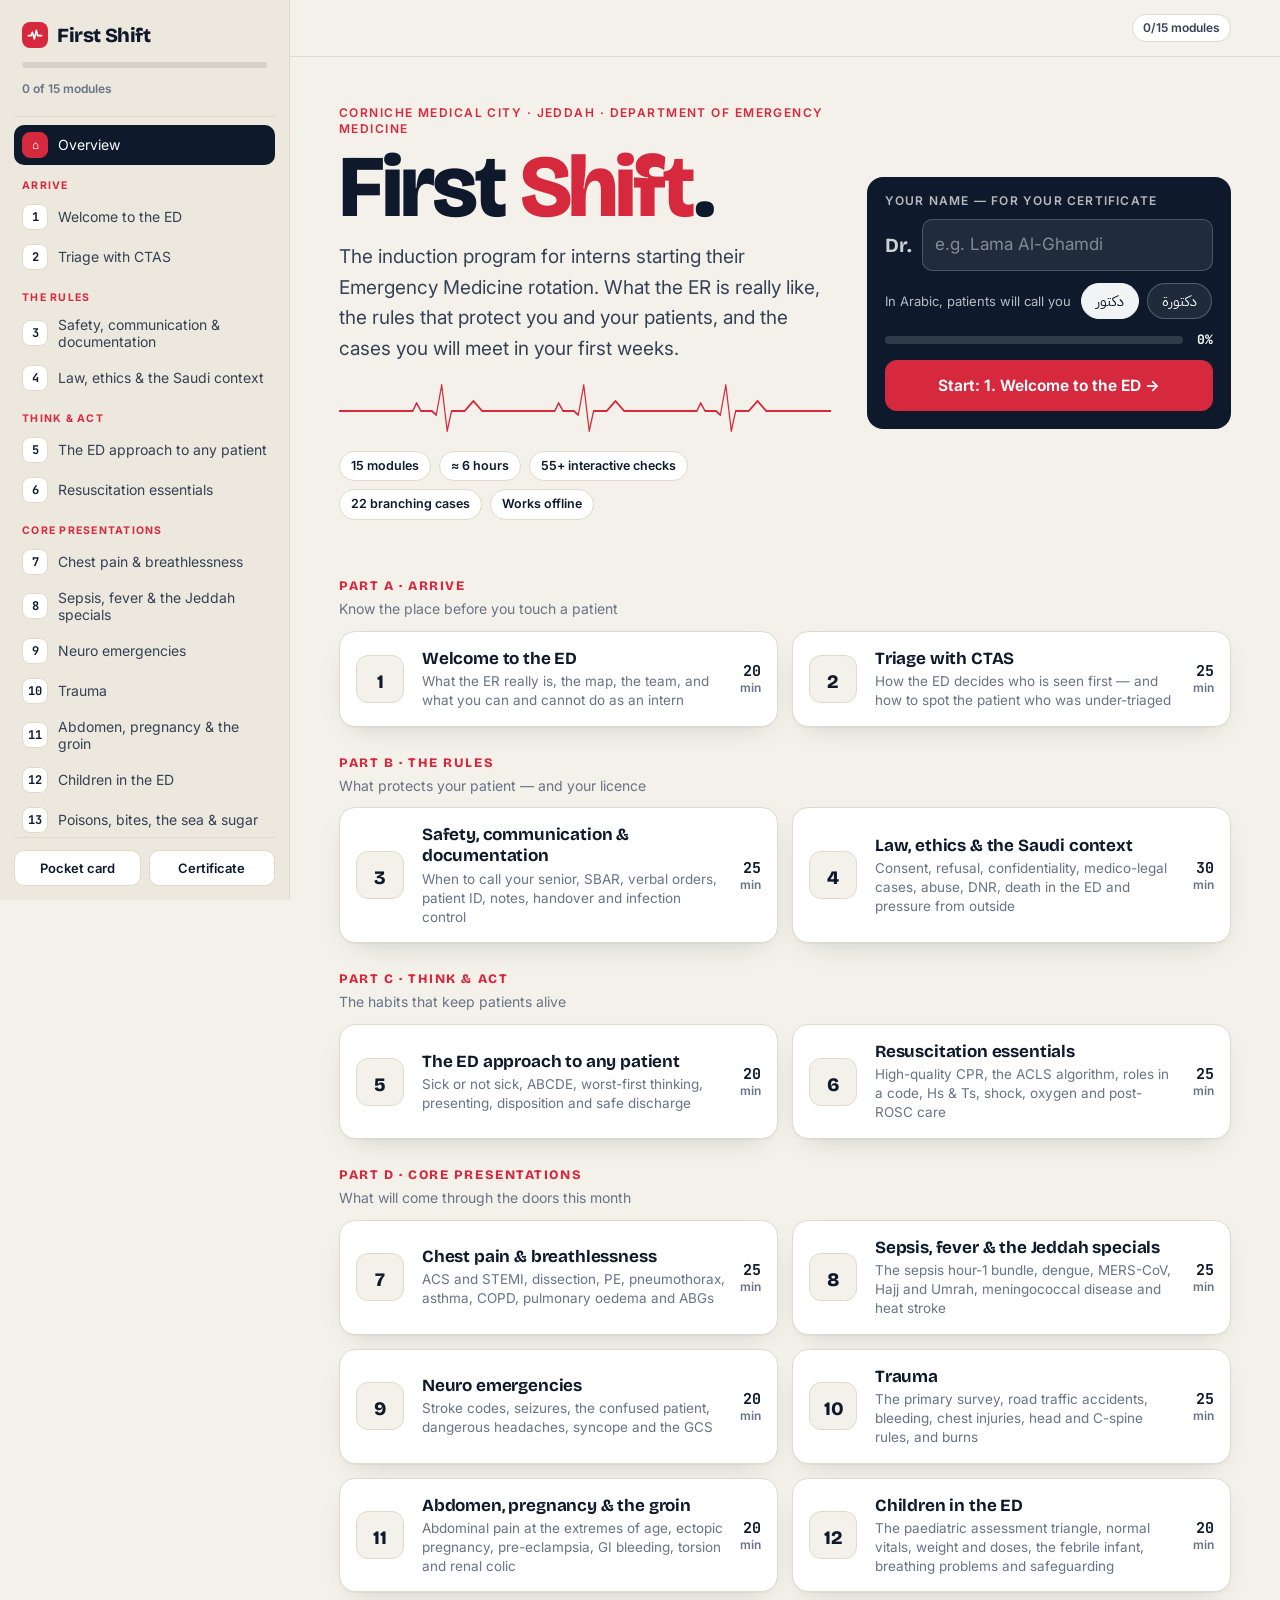
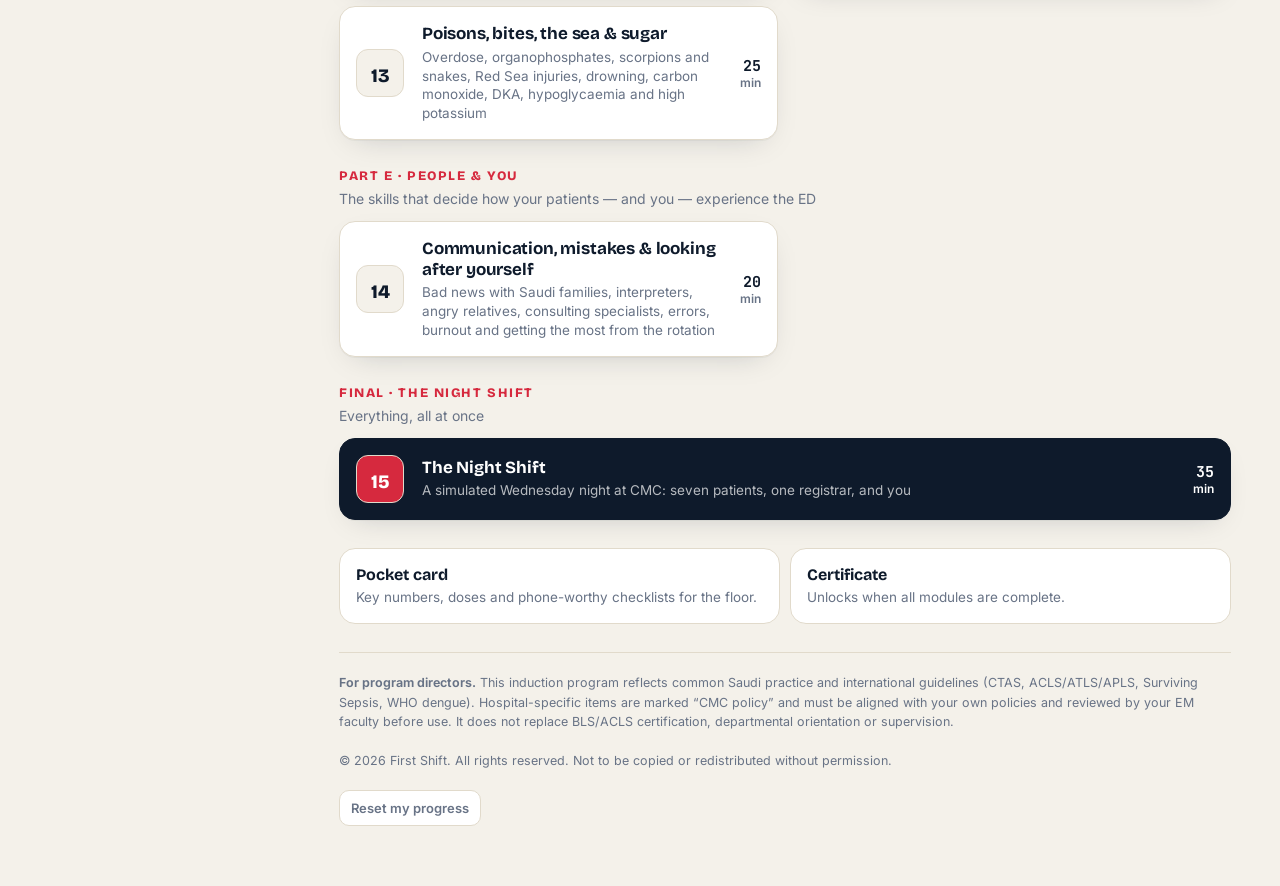
==== commit cb48d407: "Adapt layout to phone, tablet and desktop Co-Authored-By: Claude Opus 5.5 <noreply@anthropic.com> Cl" ====
--- a/index.html
+++ b/index.html
@@ -400,6 +400,127 @@
 .kticks span:first-child{transform:none}.kticks span:last-child{transform:translateX(-100%)}
 .kbar i b{min-width:30px;text-align:center}
 .kbar{margin-left:14px;margin-right:14px}.kticks{margin-left:14px;margin-right:14px}
+
+/* ================= RESPONSIVE: phone · tablet · desktop ================= */
+.side{display:none}
+.case-pt{display:none}
+html{-webkit-tap-highlight-color:transparent}
+.tgrid{display:block}
+@media (hover:hover) and (pointer:fine){
+  .opt:not([disabled]):hover{border-color:var(--ink);background:#fff}
+  .ch:hover{border-color:var(--ink);background:#fff}
+  .mod:hover{transform:translateY(-2px);box-shadow:0 14px 34px -18px rgba(14,26,43,.35)}
+  .chip:not([disabled]):hover{border-color:var(--ink)}
+  .tile:hover,.seg button:hover,.presets button:hover{border-color:var(--ink)}
+  .sitem:hover{background:rgba(14,26,43,.05)}
+  .btn:not([disabled]):hover{filter:brightness(1.06)}
+}
+/* ---------- tablet (iPad portrait, small laptops) ---------- */
+@media (min-width:700px){
+  body{font-size:17px}
+  .wrap{max-width:900px;padding:0 32px}
+  .hero{padding:48px 0 30px}
+  .hero h1{font-size:76px}
+  .hero p.lead{font-size:19px}
+  .mods{grid-template-columns:1fr 1fr;gap:14px}
+  .mod.final{grid-column:1/-1}
+  .mod{grid-template-columns:52px 1fr auto;padding:16px}
+  .mod .st{grid-column:auto;text-align:right}
+  .tiles{grid-template-columns:1fr 1fr}
+  .mhead h2{font-size:38px}
+  .scr h3.h{font-size:28px}
+  .rgs{grid-template-columns:1fr 1fr 1fr}
+  .nums{grid-template-columns:repeat(4,1fr)}
+  .cards{grid-template-columns:repeat(3,1fr)}
+  .flip{min-height:150px}
+  .q,.tool{padding:22px}
+  .q-q{font-size:18.5px}
+  .opt,.ch{font-size:16px;padding:13px 14px}
+  .pkgrid{display:grid;grid-template-columns:1fr 1fr;gap:0 14px}
+  .navbar .wrap{max-width:900px}
+  .say .ar{font-size:20px}
+  .edsvg{max-width:620px;margin-left:auto;margin-right:auto}
+  .lgrid{gap:8px}
+  .end .ring,.end .ring svg{width:170px;height:170px}
+  .cert{padding:56px 48px}
+}
+/* side-by-side explorers once there is room */
+@media (min-width:900px){
+  .tgrid{display:grid;grid-template-columns:minmax(0,1fr) minmax(0,1fr);gap:24px;align-items:start}
+  .tgrid .to{position:sticky;top:76px}
+  .tgrid .rgs{grid-template-columns:1fr 1fr}
+  .tgrid .edsvg{margin:0}
+  .tgrid .zi{margin-top:0}
+  .tgrid .cprb{margin-top:20px}
+  .srt-row{display:grid;grid-template-columns:minmax(0,1fr) auto;gap:14px;align-items:center}
+  .srt-row .sx{margin:0}
+  .srt-row .why{grid-column:1/-1;margin-top:0}
+  .srt-row .sb{justify-content:flex-end}
+}
+/* ---------- desktop shell (laptops, iPad landscape) ---------- */
+@media (min-width:1100px){
+  .side{display:flex;flex-direction:column;position:fixed;left:0;top:0;bottom:0;width:290px;background:#EDE8DD;border-right:1px solid var(--line);z-index:40;padding:18px 14px 14px}
+  .side .brand{padding:4px 8px 14px;font-size:20px}
+  .sprog{padding:0 8px 14px;border-bottom:1px solid var(--line);margin-bottom:8px}
+  .sprog .bar{background:rgba(14,26,43,.1);height:6px;margin-bottom:6px}
+  .sprog span{font:600 12px var(--fb);color:var(--mute)}
+  .snav{flex:1;overflow-y:auto;margin:0 -6px;padding:0 6px}
+  .spart{font:700 10.5px var(--fb);letter-spacing:.12em;text-transform:uppercase;color:var(--red);padding:14px 8px 5px}
+  .sitem{display:flex;align-items:center;gap:10px;width:100%;border:0;background:none;text-align:left;padding:7px 8px;border-radius:10px;font-size:14px;line-height:1.25;color:var(--ink2)}
+  .sitem .sn{flex:none;width:26px;height:26px;border-radius:8px;background:var(--card);border:1px solid var(--line);display:grid;place-items:center;font:700 12px var(--fm);color:var(--ink)}
+  .sitem.done .sn{background:var(--teal);border-color:var(--teal);color:#fff}
+  .sitem.act{background:var(--ink);color:#fff}
+  .sitem.act .sn{background:var(--red);border-color:var(--red);color:#fff}
+  .sitem .stt{flex:1}
+  .sdot{width:7px;height:7px;border-radius:50%;background:var(--amber);flex:none}
+  .sfoot{display:grid;grid-template-columns:1fr 1fr;gap:8px;padding-top:12px;border-top:1px solid var(--line)}
+  .sfoot button{border:1px solid var(--line);background:var(--card);border-radius:10px;padding:9px;font:600 13px var(--fb)}
+  .sfoot button.act{background:var(--ink);color:#fff;border-color:var(--ink)}
+  .mainc{margin-left:290px}
+  .top .brand{display:none}
+  .navbar{left:290px}
+  #glpop{left:302px}
+  .wrap,.navbar .wrap{max-width:980px;padding:0 44px}
+  .homehead{display:grid;grid-template-columns:minmax(0,1.35fr) minmax(0,1fr);gap:36px;align-items:center}
+  .homehead .namecard{margin:0}
+  .hero h1{font-size:88px}
+  .mhead{padding-top:34px}
+  .mhead h2{font-size:42px}
+  .scr{padding-bottom:150px}
+  /* cases: monitor sticks beside the story */
+  .case-in{display:grid;grid-template-columns:300px minmax(0,1fr)}
+  .case.nomon .case-in{display:block}
+  .case-m{background:#04080D;position:sticky;top:57px;align-self:start}
+  .case-m .mon{padding:14px}
+  .case-m .mon .vit{grid-template-columns:1fr 1fr;gap:12px}
+  .case-m .mon .v b{font-size:26px}
+  .case-m .mon .trace{height:60px}
+  .case-m .mon .trace svg{height:60px}
+  .case-pt{display:block;color:rgba(255,255,255,.55);font:600 12px var(--fb);letter-spacing:.06em;text-transform:uppercase;padding:0 14px 14px}
+  .case-b{padding:8px 22px 20px}
+  .chs{grid-template-columns:1fr}
+  .nums{grid-template-columns:repeat(4,1fr)}
+  .pk{margin:0 0 14px}
+}
+@media (min-width:1500px){
+  .side{width:320px}.mainc{margin-left:320px}.navbar{left:320px}#glpop{left:332px}
+  .wrap,.navbar .wrap{max-width:1080px}
+  .mods{grid-template-columns:1fr 1fr 1fr}
+}
+/* phones in landscape: keep the bottom bar slim */
+@media (max-height:500px) and (orientation:landscape){
+  .navbar{padding:6px 0 calc(6px + env(safe-area-inset-bottom))}
+  .navbar .btn{padding:9px 14px}
+  .top .wrap{height:48px}
+}
+/* notch-safe sides on iPhone landscape */
+@supports (padding:max(0px)){
+  .wrap{padding-left:max(18px,env(safe-area-inset-left));padding-right:max(18px,env(safe-area-inset-right))}
+}
+@media (min-width:700px){@supports (padding:max(0px)){.wrap{padding-left:max(32px,env(safe-area-inset-left));padding-right:max(32px,env(safe-area-inset-right))}}}
+@media (min-width:1100px){@supports (padding:max(0px)){.wrap{padding-left:44px;padding-right:44px}}}
+@media print{.side{display:none!important}.mainc{margin-left:0!important}}
+@media (max-width:699px){.gen span{flex-basis:100%;margin-bottom:2px}}
 </style>
 </head>
 <body>
@@ -2051,11 +2172,13 @@
     case 'order':h=rOrder(b,k);break;
     case 'sort':h=rSort(b,k);break;
     case 'case':h=rCase(b,k);break;
-    case 'tool':h=TOOLS[b.name]?TOOLS[b.name].r(k,b):'';break;
+    case 'tool':h=TOOLS[b.name]?splitTool(TOOLS[b.name].r(k,b)):'';break;
     default:h='';
   }
   return `<div class="blk" id="b-${k}">${h}</div>`;
 }
+function splitTool(h){if(h.indexOf('<!--SPLIT-->')<0)return h;const a=h.indexOf('<div class="ts">');const tsEnd=h.indexOf('</div>',a)+6;const last=h.lastIndexOf('</div>');
+  return h.slice(0,tsEnd)+'<div class="tgrid"><div class="tc">'+h.slice(tsEnd,last).replace('<!--SPLIT-->','</div><div class="to">')+'</div></div>'+h.slice(last);}
 function sayH(s){return `<div class="say"><div class="who">${s.who}</div><div class="ar" lang="ar">${fill(s.ar)}</div>${s.en?`<div class="en">“${fill(s.en)}”</div>`:''}</div>`;}
 function fbBox(ok,e,label){return `<div class="fb ${ok?'ok':'no'}"><b class="v">${label||(ok?'Correct':'Not quite')}</b>${fill(e||'')}</div>`;}
 const OT=o=>Array.isArray(o)?o[0]:o, OW=o=>Array.isArray(o)?o[1]:'';
@@ -2123,7 +2246,7 @@
   if(!ended)body+=`<div class="chs">${shuffle(n.ch,hash(k+a.cur+a.path.length)).map(i=>`<button class="ch" data-act="case" data-k="${k}" data-i="${i}">${n.ch[i].x}</button>`).join('')}</div>`;
   else{const pct=a.max?Math.round(a.pts/a.max*100):100;body+=`<div class="outcome"><div class="os">${pct}%<small>decision score · ${a.pts}/${a.max}</small></div>${b.debrief?`<div style="margin-top:8px;font-size:14.5px">${fill(b.debrief)}</div>`:''}<div class="qact"><button class="btn ghost" data-act="caseredo" data-k="${k}">Replay case</button></div></div>`;}
   body+='</div>';
-  return `<div class="case"><div class="case-h"><b>${b.title}</b><span>${b.pt||'Case'}</span></div>${b.nomon?'':monitor(vit,prev)}<div class="case-b">${body}</div></div>`;
+  return `<div class="case ${b.nomon?'nomon':''}"><div class="case-h"><b>${b.title}</b><span>${b.pt||'Case'}</span></div><div class="case-in">${b.nomon?'':'<div class="case-m">'+monitor(vit,prev)+'<div class="case-pt">'+(b.pt||'')+'</div></div>'}<div class="case-b">${body}</div></div></div>`;
 }
 function answered(k){const b=BLK[k];if(!b)return true;
   if(['mcq','multi','order','sort'].includes(b.t))return !!S.ans[k];
@@ -2136,11 +2259,11 @@
   const E=[[4,'Spontaneous'],[3,'To voice'],[2,'To pain'],[1,'None']],V=[[5,'Oriented'],[4,'Confused'],[3,'Inappropriate words'],[2,'Sounds only'],[1,'None']],Mo=[[6,'Obeys commands'],[5,'Localises pain'],[4,'Withdraws'],[3,'Abnormal flexion'],[2,'Extension'],[1,'None']];
   const g=(lab,key,arr)=>`<div class="lbl">${lab}</div><div class="seg">${arr.map(([v,t])=>`<button class="${s[key]===v?'on':''}" data-act="gcs" data-k="${k}" data-f="${key}" data-v="${v}"><b>${v}</b>${t}</button>`).join('')}</div>`;
   const tot=s.e+s.v+s.m;const msg=tot<=8?'Severe (≤8): cannot protect the airway reliably — call your senior and anaesthesia now.':tot<=12?'Moderate (9–12): needs CT head, close neuro obs and senior review.':'Mild (13–15): still look for red flags, intoxication and anticoagulants.';
-  return `<div class="tool"><div class="tt">GCS calculator</div><div class="ts">Tap the best response in each category. Report it as E–V–M, not just the total.</div>${g('Eyes','e',E)}${g('Verbal','v',V)}${g('Motor','m',Mo)}<div class="out"><div class="big">GCS ${tot}<small>E${s.e} V${s.v} M${s.m}</small></div><p>${msg}</p></div></div>`;}};
+  return `<div class="tool"><div class="tt">GCS calculator</div><div class="ts">Tap the best response in each category. Report it as E–V–M, not just the total.</div>${g('Eyes','e',E)}${g('Verbal','v',V)}${g('Motor','m',Mo)}<!--SPLIT--><div class="out"><div class="big">GCS ${tot}<small>E${s.e} V${s.v} M${s.m}</small></div><p>${msg}</p></div></div>`;}};
 TOOLS.abg={r(k){const s=TMP[k]||(TMP[k]={ph:7.25,co2:28,hco3:12,na:138,cl:100});
   const f=(lab,key,step)=>`<label>${lab}<input type="number" inputmode="decimal" step="${step}" value="${s[key]}" data-act="abgin" data-k="${k}" data-f="${key}"></label>`;
   const P=[['DKA',{ph:7.12,co2:20,hco3:8,na:134,cl:98}],['COPD retainer',{ph:7.28,co2:68,hco3:31,na:140,cl:98}],['Vomiting',{ph:7.52,co2:47,hco3:36,na:136,cl:88}],['Panic attack',{ph:7.53,co2:26,hco3:22,na:140,cl:104}],['Diarrhoea',{ph:7.29,co2:31,hco3:15,na:139,cl:115}]];
-  return `<div class="tool"><div class="tt">ABG interpreter</div><div class="ts">Change the values or load a classic ED case. pH, PaCO₂ in mmHg, HCO₃⁻/Na/Cl in mmol/L.</div><div class="presets">${P.map((p,i)=>`<button data-act="abgp" data-k="${k}" data-i="${i}">${p[0]}</button>`).join('')}</div><div class="fld">${f('pH','ph','0.01')}${f('PaCO₂','co2','1')}${f('HCO₃⁻','hco3','1')}${f('Na⁺','na','1')}${f('Cl⁻','cl','1')}</div><div class="out" id="abgout-${k}">${this.calc(s)}</div></div>`;},
+  return `<div class="tool"><div class="tt">ABG interpreter</div><div class="ts">Change the values or load a classic ED case. pH, PaCO₂ in mmHg, HCO₃⁻/Na/Cl in mmol/L.</div><div class="presets">${P.map((p,i)=>`<button data-act="abgp" data-k="${k}" data-i="${i}">${p[0]}</button>`).join('')}</div><div class="fld">${f('pH','ph','0.01')}${f('PaCO₂','co2','1')}${f('HCO₃⁻','hco3','1')}${f('Na⁺','na','1')}${f('Cl⁻','cl','1')}</div><!--SPLIT--><div class="out" id="abgout-${k}">${this.calc(s)}</div></div>`;},
   P:[{ph:7.12,co2:20,hco3:8,na:134,cl:98},{ph:7.28,co2:68,hco3:31,na:140,cl:98},{ph:7.52,co2:47,hco3:36,na:136,cl:88},{ph:7.53,co2:26,hco3:22,na:140,cl:104},{ph:7.29,co2:31,hco3:15,na:139,cl:115}],
   calc(s){const ph=+s.ph,co2=+s.co2,h=+s.hco3,na=+s.na,cl=+s.cl;let prim='',comp='',ag='';
     if(!ph||!co2||!h)return '<p>Enter pH, PaCO₂ and HCO₃⁻.</p>';
@@ -2159,7 +2282,7 @@
   const r1=x=>Math.round(x*10)/10;
   return `<div class="tool"><div class="tt">Paeds weight & dose helper</div><div class="ts">APLS weight estimate. Use a <b>measured</b> weight whenever you can, and double-check every dose with the nurse or pharmacist.</div>
   <div class="fld"><label>Age (years)<input type="number" min="0" max="12" value="${s.y}" data-act="pedin" data-k="${k}" data-f="y"></label><label>+ months<input type="number" min="0" max="11" value="${s.m}" data-act="pedin" data-k="${k}" data-f="m"></label></div>
-  <div class="out"><div class="big">${w} kg<small>estimated</small></div><table>
+  <!--SPLIT--><div class="out"><div class="big">${w} kg<small>estimated</small></div><table>
   <tr><td>Normal heart rate</td><td>${vit[0]}</td></tr><tr><td>Normal resp. rate</td><td>${vit[1]}</td></tr><tr><td>Normal systolic BP</td><td>${vit[2]}</td></tr>
   <tr><td>Fluid bolus 10 mL/kg (reassess after each)</td><td>${Math.round(w*10)} mL</td></tr>
   <tr><td>Glucose 10% for hypoglycaemia 2 mL/kg</td><td>${Math.round(w*2)} mL</td></tr>
@@ -2176,7 +2299,7 @@
   return `<div class="tool"><div class="tt">Burns fluid calculator</div><div class="ts">Adult rule of 9s. Count only partial- and full-thickness burns — not simple redness. Tap the areas burned.</div>
   <div class="seg">${this.parts.map((p,i)=>`<button class="${s.on[i]?'on':''}" data-act="burnp" data-k="${k}" data-i="${i}"><b>${p[1]}%</b>${p[0]}</button>`).join('')}</div>
   <div class="fld"><label>Weight (kg)<input type="number" value="${s.w}" data-act="burnw" data-k="${k}"></label><label>Formula<select data-act="burnf" data-k="${k}"><option value="2" ${s.f==2?'selected':''}>2 mL/kg/% (ATLS 10th, adults)</option><option value="3" ${s.f==3?'selected':''}>3 mL/kg/% (children)</option><option value="4" ${s.f==4?'selected':''}>4 mL/kg/% (classic Parkland)</option></select></label></div>
-  <div class="out"><div class="big">${tb}%<small>TBSA</small></div><table><tr><td>Crystalloid in first 24 h</td><td>${Math.round(tot)} mL</td></tr><tr><td>First half — over 8 h <b>from time of burn</b></td><td>${Math.round(half)} mL</td></tr><tr><td>Starting rate for first 8 h</td><td>${Math.round(half/8)} mL/h</td></tr></table><p>The formula only gives a <b>starting</b> rate. Titrate to urine output: 0.5 mL/kg/h in adults (≈${Math.round(s.w*0.5)} mL/h here), 1 mL/kg/h in children under 30 kg.${tb>=20?' ≥20% TBSA → formal fluid resuscitation and burns-centre discussion.':''}</p></div></div>`;}};
+  <!--SPLIT--><div class="out"><div class="big">${tb}%<small>TBSA</small></div><table><tr><td>Crystalloid in first 24 h</td><td>${Math.round(tot)} mL</td></tr><tr><td>First half — over 8 h <b>from time of burn</b></td><td>${Math.round(half)} mL</td></tr><tr><td>Starting rate for first 8 h</td><td>${Math.round(half/8)} mL/h</td></tr></table><p>The formula only gives a <b>starting</b> rate. Titrate to urine output: 0.5 mL/kg/h in adults (≈${Math.round(s.w*0.5)} mL/h here), 1 mL/kg/h in children under 30 kg.${tb>=20?' ≥20% TBSA → formal fluid resuscitation and burns-centre discussion.':''}</p></div></div>`;}};
 
 /* ---------- explorables: learn by moving things ---------- */
 const clamp=(v,a,b)=>Math.max(a,Math.min(b,v));
@@ -2199,7 +2322,7 @@
  r(k){const s=TMP[k]||(TMP[k]={z:-1});const Z=this.Z;
   const svg=`<svg viewBox="0 0 360 230" class="edsvg">${Z.map((z,i)=>`<g data-act="edz" data-k="${k}" data-i="${i}" style="cursor:pointer"><rect x="${z[1]}" y="${z[2]}" width="${z[3]}" height="${z[4]}" rx="8" fill="${z[5]}" stroke="${s.z===i?'#0E1A2B':'rgba(14,26,43,.18)'}" stroke-width="${s.z===i?3:1}"/><text x="${z[1]+z[3]/2}" y="${z[2]+z[4]/2+4}" text-anchor="middle" font-size="${z[3]<90?9.5:11}" font-weight="700" fill="#0E1A2B" font-family="Inter,system-ui">${z[0]}</text></g>`).join('')}</svg>`;
   const info=s.z<0?`<p class="mute">Tap any zone on the map.</p>`:`<div class="zi"><b>${Z[s.z][0]}</b><p>${Z[s.z][6]}</p></div>`;
-  return `<div class="tool"><div class="tt">Explore the department</div><div class="ts">A typical layout. Tap each zone to see who goes there and what it means for you.</div>${svg}${info}</div>`;}};
+  return `<div class="tool"><div class="tt">Explore the department</div><div class="ts">A typical layout. Tap each zone to see who goes there and what it means for you.</div>${svg}<!--SPLIT-->${info}</div>`;}};
 
 /* 2. CTAS explorer */
 TOOLS.ctas={C:[['Chest pain — sounds cardiac','central',2],['Abdominal pain','central',0],['Headache','central',0],['Shortness of breath','central',3],['Ankle injury','peripheral',0]],
@@ -2218,8 +2341,8 @@
  r(k){const s=TMP[k]||(TMP[k]=Object.assign({},this.st));
   return `<div class="tool"><div class="tt">Build a triage level</div><div class="ts">Pick a complaint, then move the sliders and watch the CTAS level change. (A simplified teaching model of CTAS.)</div>
   <div class="seg">${this.C.map((c,i)=>`<button class="${s.c===i?'on':''}" data-act="ctc" data-k="${k}" data-i="${i}">${c[0]}</button>`).join('')}</div>
-  <div class="rgs">${rng_(k,'hr','Heart rate ',30,180,1,s.hr)}${rng_(k,'sbp','Systolic BP ',50,200,1,s.sbp)}${rng_(k,'sp','SpO₂ ',80,100,1,s.sp,'%')}${rng_(k,'t','Temperature ',35,41.5,0.1,s.t,' °C')}${rng_(k,'gcs','GCS ',3,15,1,s.gcs)}${rng_(k,'pain','Pain ',0,10,1,s.pain,'/10')}</div>
-  <div class="out light" id="o-${k}">${this.out(k)}</div></div>`;},
+  <div class="rgs">${rng_(k,'hr','Heart rate ',30,180,1,s.hr)}${rng_(k,'sbp','Systolic BP ',50,200,1,s.sbp)}${rng_(k,'sp','SpO₂ ',80,100,1,s.sp,'%')}${rng_(k,'t','Temperature ',35,41.5,0.1,(+s.t).toFixed(1),' °C')}${rng_(k,'gcs','GCS ',3,15,1,s.gcs)}${rng_(k,'pain','Pain ',0,10,1,s.pain,'/10')}</div>
+  <!--SPLIT--><div class="out light" id="o-${k}">${this.out(k)}</div></div>`;},
  u(k){document.getElementById('o-'+k).innerHTML=this.out(k);}};
 
 /* 3. Haemorrhage slider */
@@ -2234,11 +2357,11 @@
   return{hr:Math.round(hr),sbp:Math.round(sbp),dbp:Math.round(dbp),rr,cls,ms,uo,msg,si:(hr/sbp).toFixed(2)};},
  out(k){const l=TMP[k].l;const c=this.calc(l);const ml=Math.round(l/100*4900);
   return `${monitor({hr:c.hr,bp:c.sbp+'/'+c.dbp,rr:c.rr,sp:l>35?'—':'98%'})}<div class="bstats"><div><small>Class</small><b>${c.cls}</b></div><div><small>Lost</small><b>${ml.toLocaleString()} mL</b></div><div><small>Shock index</small><b class="${c.si>=1?'red':''}">${c.si}</b></div><div><small>Pulse pressure</small><b>${c.sbp-c.dbp}</b></div></div><table class="mini"><tr><td>Mental state</td><td>${c.ms}</td></tr><tr><td>Urine output</td><td>${c.uo}</td></tr></table><p class="msg">${c.msg}</p>`;},
- r(k){const s=TMP[k]||(TMP[k]={l:0});return `<div class="tool"><div class="tt">Watch a patient bleed</div><div class="ts">A fit 70 kg young adult has about 4.9 L of blood. Drag the slider to see what the monitor shows as they lose it.</div>${rng_(k,'l','Blood lost ',0,50,1,s.l,'%')}<div id="o-${k}">${this.out(k)}</div></div>`;},
+ r(k){const s=TMP[k]||(TMP[k]={l:0});return `<div class="tool"><div class="tt">Watch a patient bleed</div><div class="ts">A fit 70 kg young adult has about 4.9 L of blood. Drag the slider to see what the monitor shows as they lose it.</div>${rng_(k,'l','Blood lost ',0,50,1,s.l,'%')}<!--SPLIT--><div id="o-${k}">${this.out(k)}</div></div>`;},
  u(k){document.getElementById('o-'+k).innerHTML=this.out(k);}};
 
 /* 4. CPR coach */
-TOOLS.cpr={r(k){TMP[k]=TMP[k]||{t:[],n:0};return `<div class="tool"><div class="tt">Find the rhythm</div><div class="ts">Tap the button as if compressing a chest. Aim for <b>100–120 per minute</b>. Every 30, give 2 breaths.</div><button class="cprb" data-act="cpr" data-k="${k}">PUSH</button><div id="o-${k}">${this.out(k)}</div></div>`;},
+TOOLS.cpr={r(k){TMP[k]=TMP[k]||{t:[],n:0};return `<div class="tool"><div class="tt">Find the rhythm</div><div class="ts">Tap the button as if compressing a chest. Aim for <b>100–120 per minute</b>. Every 30, give 2 breaths.</div><button class="cprb" data-act="cpr" data-k="${k}">PUSH</button><!--SPLIT--><div id="o-${k}">${this.out(k)}</div></div>`;},
  out(k){const s=TMP[k];const t=s.t;let rate=0;if(t.length>=3){const d=[];for(let i=1;i<t.length;i++)d.push(t[i]-t[i-1]);rate=Math.round(60000/(d.reduce((a,b)=>a+b,0)/d.length));}
   const pos=clamp((rate-60)/(160-60)*100,0,100);const st=!rate?'Start tapping…':rate<100?'Too slow — push faster':rate>120?'Too fast — the heart can’t refill':'Perfect — keep that rhythm';const cls=!rate?'':rate<100||rate>120?'bad':'good';
   const brk=s.n>0&&s.n%30===0;
@@ -2270,7 +2393,7 @@
   <div class="phbig" style="color:${col}">pH ${ph.toFixed(2)} <small>${st}</small></div><p class="msg">${why}</p>`;},
  r(k){const s=TMP[k]||(TMP[k]={c:40,h:24});return `<div class="tool"><div class="tt">The acid–base seesaw</div><div class="ts">pH depends on the <b>balance</b> between CO₂ (acid, cleared by the lungs in minutes) and bicarbonate (base, held by the kidneys over days). Try the scenarios, then move the sliders.</div>
   <div class="presets">${this.P.map((p,i)=>`<button data-act="ssp" data-k="${k}" data-i="${i}">${p[0]}</button>`).join('')}</div>
-  ${rng_(k,'c','PaCO₂ ',15,90,1,s.c,' mmHg')}${rng_(k,'h','HCO₃⁻ ',5,45,1,s.h,' mmol/L')}<div id="o-${k}">${this.out(k)}</div></div>`;},
+  ${rng_(k,'c','PaCO₂ ',15,90,1,s.c,' mmHg')}${rng_(k,'h','HCO₃⁻ ',5,45,1,s.h,' mmol/L')}<!--SPLIT--><div id="o-${k}">${this.out(k)}</div></div>`;},
  u(k){document.getElementById('o-'+k).innerHTML=this.out(k);}};
 
 /* 7. Dengue timeline */
@@ -2291,7 +2414,7 @@
   const lyse=m<=270,thromb=m<=1440,early=m<=360;const h=Math.floor(m/60),mm=m%60;
   return `<div class="bstats"><div><small>Time since onset</small><b>${h}h ${String(mm).padStart(2,'0')}m</b></div><div><small>Neurons lost (untreated)</small><b>${nf}</b></div><div><small>≈ brain ageing</small><b>${yrs} yrs</b></div></div>
   <div class="win"><div class="${lyse?'on':''}"><b>Thrombolysis</b>${lyse?'Still possible (≤4.5 h)':'Window closed'}</div><div class="${thromb?'on':''}"><b>Thrombectomy</b>${!thromb?'Window closed':early?'Possible for large-vessel occlusion (≤6 h)':'Selected patients with advanced imaging (6–24 h)'}</div></div><p class="msg">${m<=60?'The best outcomes happen in the first hour. Every step — glucose, CT, decision — is done in parallel, not one after another.':m<=270?'Still treatable. Every 15 minutes saved means more patients walk out independent.':'Most of the brain at risk is now lost. This is why “last known well” is the first question you ask.'}</p>`;},
- r(k){const s=TMP[k]||(TMP[k]={m:60});return `<div class="tool"><div class="tt">Time is brain</div><div class="ts">An untreated large stroke destroys about 1.9 million neurons every minute. Drag the clock.</div>${rng_(k,'m','Minutes since onset ',0,1440,15,s.m)}<div id="o-${k}">${this.out(k)}</div></div>`;},
+ r(k){const s=TMP[k]||(TMP[k]={m:60});return `<div class="tool"><div class="tt">Time is brain</div><div class="ts">An untreated large stroke destroys about 1.9 million neurons every minute. Drag the clock.</div>${rng_(k,'m','Minutes since onset ',0,1440,15,s.m)}<!--SPLIT--><div id="o-${k}">${this.out(k)}</div></div>`;},
  u(k){document.getElementById('o-'+k).innerHTML=this.out(k);setV(k,'m',TMP[k].m);}};
 
 /* 9. Potassium & insulin */
@@ -2308,7 +2431,7 @@
  r(k){const s=TMP[k]||(TMP[k]={v:[1,1,1,1]});const ok=s.v.every(x=>x);
   return `<div class="tool"><div class="tt">Does he have capacity?</div><div class="ts">All four must be “yes” — for <b>this</b> decision, at <b>this</b> moment. Tap to switch.</div>
   ${this.Q.map((q,i)=>`<button class="capq ${s.v[i]?'y':'n'}" data-act="capt" data-k="${k}" data-i="${i}"><span>${s.v[i]?'YES':'NO'}</span><div><b>${q[0]}</b><br>${q[1]}</div></button>`).join('')}
-  <div class="out ${ok?'okb':'nob'}"><div class="big" style="font-size:22px">${ok?'Has capacity':'Lacks capacity for this decision'}</div><p>${ok?'He can refuse — even if the choice seems unwise. Your job: make sure he truly understands, keep the door open, document.':'Act in his best interests with your senior. Look for a reversible cause (pain, hypoxia, low glucose, drugs) — capacity can come back.'}</p></div></div>`;}};
+  <!--SPLIT--><div class="out ${ok?'okb':'nob'}"><div class="big" style="font-size:22px">${ok?'Has capacity':'Lacks capacity for this decision'}</div><p>${ok?'He can refuse — even if the choice seems unwise. Your job: make sure he truly understands, keep the door open, document.':'Act in his best interests with your senior. Look for a reversible cause (pain, hypoxia, low glucose, drugs) — capacity can come back.'}</p></div></div>`;}};
 
 /* 11. Shock plumbing */
 TOOLS.shock={T:{Normal:{d:'A strong pump, full tank, pipes the right size.',f:['Warm','Normal','Normal','—']},
@@ -2323,7 +2446,7 @@
    <rect x="232" y="44" width="36" height="58" rx="5" fill="#fff" stroke="#0E1A2B"/><rect x="234" y="${102-tank}" width="32" height="${tank-2}" rx="3" fill="#D6293E" opacity=".75"/><text x="250" y="40" text-anchor="middle" font-size="9" fill="#687386">VOLUME</text>
    <text x="170" y="22" text-anchor="middle" font-size="9" fill="#687386">PIPES</text>${t==='Obstructive'?'<rect x="160" y="88" width="16" height="26" rx="3" fill="#0E1A2B"/><text x="168" y="124" text-anchor="middle" font-size="9" fill="#0E1A2B" font-weight="700">BLOCK</text>':''}</svg>`;
   return `<div class="tool"><div class="tt">Shock is a plumbing problem</div><div class="ts">Blood pressure needs three things: a pump (heart), enough fluid (blood volume), and pipes of the right size (vessels). Shock = one of them fails.</div>
-  <div class="seg">${Object.keys(this.T).map(x=>`<button class="${t===x?'on':''}" data-act="sht" data-k="${k}" data-t="${x}">${x}</button>`).join('')}</div>${svg}<p class="msg">${T.d}</p>
+  <div class="seg">${Object.keys(this.T).map(x=>`<button class="${t===x?'on':''}" data-act="sht" data-k="${k}" data-t="${x}">${x}</button>`).join('')}</div>${svg}<!--SPLIT--><p class="msg">${T.d}</p>
   <table class="mini"><tr><td>Skin</td><td>${T.f[0]}</td></tr><tr><td>Neck veins</td><td>${T.f[1]}</td></tr><tr><td>Heart rate</td><td>${T.f[2]}</td></tr><tr><td>First move</td><td>${T.f[3]}</td></tr></table></div>`;}};
 
 /* ---------- glossary ---------- */
@@ -2343,6 +2466,20 @@
   return {pts,max,need,got,pct:max?Math.round(pts/max*100):0};}
 function allStats(){let pts=0,max=0,done=0;window.MODULES.forEach(m=>{const s=modStats(m);pts+=s.pts;max+=s.max;if(S.done[m.id])done++;});return{pts,max,done,pct:max?Math.round(pts/max*100):0,n:window.MODULES.length};}
 
+
+function sideHTML(){const mods=window.MODULES;const st=allStats();let h='',lp='';const act=VIEW.v==='mod'?VIEW.m:null;
+  mods.forEach(m=>{if(m.part!==lp){h+=`<div class="spart">${m.part.replace(/^Part [A-Z] · /,'').replace('Final · ','Final')}</div>`;lp=m.part;}
+    const done=S.done[m.id];const prog=!done&&(S.pos[m.id]||0)>0;
+    h+=`<button class="sitem ${act===m.id?'act':''} ${done?'done':''}" data-act="open" data-m="${m.id}"><span class="sn">${done?'✓':m.n}</span><span class="stt">${m.title}</span>${prog?'<i class="sdot"></i>':''}</button>`;});
+  return `<aside class="side"><button class="brand" data-act="home"><i><svg viewBox="0 0 24 24"><path d="M2 13h4l2-5 3 10 3-13 2 8h6" fill="none" stroke="#fff" stroke-width="2.4" stroke-linecap="round" stroke-linejoin="round"/></svg></i>First Shift</button>
+  <div class="sprog"><div class="bar"><i style="width:${st.done/st.n*100}%"></i></div><span>${st.done} of ${st.n} modules</span></div>
+  <nav class="snav"><button class="sitem ${VIEW.v==='home'?'act':''}" data-act="home"><span class="sn">⌂</span><span class="stt">Overview</span></button>${h}</nav>
+  <div class="sfoot"><button data-act="pocket" class="${VIEW.v==='pocket'?'act':''}">Pocket card</button><button data-act="cert" class="${VIEW.v==='cert'?'act':''}">Certificate</button></div></aside>`;}
+function shell(){const main=document.createElement('div');main.className='mainc';while(APP.firstChild)main.appendChild(APP.firstChild);const t=document.createElement('div');t.innerHTML=sideHTML();APP.appendChild(t.firstChild);APP.appendChild(main);}
+const FINE=window.matchMedia&&matchMedia('(hover:hover) and (pointer:fine)').matches;
+function setDev(){const w=window.innerWidth;document.documentElement.dataset.dev=w>=1100?'desktop':w>=700?'tablet':'phone';}
+setDev();window.addEventListener('resize',setDev);
+
 function top(right){return `<div class="top"><div class="wrap"><button class="brand" data-act="home"><i><svg viewBox="0 0 24 24"><path d="M2 13h4l2-5 3 10 3-13 2 8h6" fill="none" stroke="#fff" stroke-width="2.4" stroke-linecap="round" stroke-linejoin="round"/></svg></i>First Shift</button><div class="sp"></div>${right||''}</div></div>`;}
 
 function home(){
@@ -2355,17 +2492,17 @@
   const next=mods.find(m=>!S.done[m.id]);
   const ecg='M0 30 L120 30 L135 30 L142 22 L150 30 L170 30 L178 34 L188 4 L198 50 L206 30 L230 30 L246 20 L262 30 L380 30 L395 30 L402 22 L410 30 L430 30 L438 34 L448 4 L458 50 L466 30 L490 30 L506 20 L522 30 L640 30 L655 30 L662 22 L670 30 L690 30 L698 34 L708 4 L718 50 L726 30 L750 30 L766 20 L782 30 L900 30';
   APP.innerHTML=top(`<span class="pill">${st.done}/${st.n} modules</span>`)+`<div class="wrap">
-  <section class="hero"><div class="kick">Corniche Medical City · Jeddah · Department of Emergency Medicine</div>
+  <div class="homehead"><section class="hero"><div class="kick">Corniche Medical City · Jeddah · Department of Emergency Medicine</div>
   <h1>First <span>Shift</span>.</h1><p class="lead">The induction program for interns starting their Emergency Medicine rotation. What the ER is really like, the rules that protect you and your patients, and the cases you will meet in your first weeks.</p>
   <svg class="ecg" viewBox="0 0 900 56" preserveAspectRatio="none"><path d="${ecg}"/></svg>
   <div class="meta"><span>${mods.length} modules</span><span>≈ ${Math.round(mins/60*10)/10} hours</span><span>55+ interactive checks</span><span>22 branching cases</span><span>Works offline</span></div></section>
   <div class="namecard"><label>Your name — for your certificate</label><div class="row"><span class="dr">Dr.</span><input id="nm" placeholder="e.g. Lama Al-Ghamdi" value="${esc(S.name)}" autocomplete="name"></div>
   <div class="gen"><span>In Arabic, patients will call you</span><button class="${S.g!=='f'?'on':''}" data-act="gen" data-g="m">دكتور</button><button class="${S.g==='f'?'on':''}" data-act="gen" data-g="f">دكتورة</button></div>
   <div class="overall"><div class="bar"><i style="width:${st.done/st.n*100}%"></i></div><span style="font:700 13px var(--fm)">${Math.round(st.done/st.n*100)}%</span></div>
-  ${next?`<button class="btn wide" data-act="open" data-m="${next.id}">${Object.keys(S.pos).length?'Continue':'Start'}: ${next.n}. ${next.title} →</button>`:`<button class="btn wide" data-act="cert">View your certificate →</button>`}</div>
+  ${next?`<button class="btn wide" data-act="open" data-m="${next.id}">${Object.keys(S.pos).length?'Continue':'Start'}: ${next.n}. ${next.title} →</button>`:`<button class="btn wide" data-act="cert">View your certificate →</button>`}</div></div>
   ${parts}
   <div class="tiles"><button class="tile" data-act="pocket"><h4>Pocket card</h4><p>Key numbers, doses and phone-worthy checklists for the floor.</p></button><button class="tile" data-act="cert"><h4>Certificate</h4><p>${st.done===st.n?'Ready — print or save as PDF.':'Unlocks when all modules are complete.'}</p></button></div>
-  <div class="foot"><b>For program directors.</b> This induction program reflects common Saudi practice and international guidelines (CTAS, ACLS/ATLS/APLS, Surviving Sepsis, WHO dengue). Hospital-specific items are marked “CMC policy” and must be aligned with your own policies and reviewed by your EM faculty before use. It does not replace BLS/ACLS certification, departmental orientation or supervision.<br><br>© 2026 First Shift. All rights reserved. Not to be copied or redistributed without permission.<br><br><button class="iconbtn" data-act="reset">Reset my progress</button></div></div>`;
+  <div class="foot"><b>For program directors.</b> This induction program reflects common Saudi practice and international guidelines (CTAS, ACLS/ATLS/APLS, Surviving Sepsis, WHO dengue). Hospital-specific items are marked “CMC policy” and must be aligned with your own policies and reviewed by your EM faculty before use. It does not replace BLS/ACLS certification, departmental orientation or supervision.<br><br>© 2026 First Shift. All rights reserved. Not to be copied or redistributed without permission.<br><br><button class="iconbtn" data-act="reset">Reset my progress</button></div></div>`;shell();
   const nm=document.getElementById('nm');nm.addEventListener('input',()=>{S.name=nm.value.trim();save();});
   window.scrollTo(0,0);
 }
@@ -2381,20 +2518,20 @@
     ${nx?`<button class="btn wide" data-act="open" data-m="${nx.id}" data-p="0">Next: ${nx.n}. ${nx.title} →</button>`:`<button class="btn wide" data-act="cert">See your certificate →</button>`}
     <div style="height:10px"></div><button class="btn ghost wide" data-act="home">Back to all modules</button>`;}
   APP.innerHTML=top(`<button class="iconbtn" data-act="home">All modules</button>`)+`<div class="wrap"><div class="mhead"><div class="k">${m.final?'Final simulation':'Module '+m.n} · ${m.mins} min</div><h2>${m.title}</h2><div class="steps">${steps}</div></div><div class="scr" id="scr">${body}</div></div>`+
-   (endScr?'':`<div class="navbar"><div class="wrap"><button class="btn ghost" data-act="prev" ${i===0?'disabled':''}>←</button><div class="hint" id="hint"></div><button class="btn" id="nextb" data-act="next">${i===m.s.length-1?'Finish module':'Continue'} →</button></div></div>`);
+   (endScr?'':`<div class="navbar"><div class="wrap"><button class="btn ghost" data-act="prev" ${i===0?'disabled':''}>←</button><div class="hint" id="hint"></div><button class="btn" id="nextb" data-act="next">${i===m.s.length-1?'Finish module':'Continue'} →</button></div></div>`);shell();
   gate();gloss(document.getElementById('scr'));window.scrollTo(0,0);
 }
 function gate(){const m=M();if(!m||VIEW.i>=m.s.length)return;const keys=m.s[VIEW.i].map((b,bi)=>m.id+':'+VIEW.i+':'+bi);const left=keys.filter(k=>!answered(k)).length;
-  const nb=document.getElementById('nextb'),h=document.getElementById('hint');if(!nb)return;nb.disabled=left>0;h.textContent=left?`Answer the ${left>1?left+' activities':'activity'} on this screen to continue`:'';}
+  const nb=document.getElementById('nextb'),h=document.getElementById('hint');if(!nb)return;nb.disabled=left>0;h.textContent=left?`Answer the ${left>1?left+' activities':'activity'} on this screen to continue`+(FINE?' · A–D to answer':''):(FINE?'Press → or Enter to continue':'');}
 function rerender(k){const el=document.getElementById('b-'+k);if(!el)return;const t=document.createElement('div');t.innerHTML=rb(BLK[k],k);const nn=t.firstChild;el.replaceWith(nn);gate();if(!['tool'].includes(BLK[k].t))gloss(nn);}
 
 function pocket(){
-  APP.innerHTML=top(`<button class="iconbtn" data-act="home">All modules</button>`)+`<div class="wrap"><div class="mhead"><div class="k">Quick reference</div><h2>Pocket card</h2><p style="color:var(--mute);margin:8px 0 0">Screenshot what you need. Always confirm doses against the CMC formulary and your senior.</p></div>${window.POCKET.map(p=>`<div class="pk"><h3>${p[0]}</h3><dl>${p[1].map(r=>`<dt>${r[0]}</dt><dd>${r[1]}</dd>`).join('')}</dl></div>`).join('')}<div style="height:60px"></div></div>`;window.scrollTo(0,0);}
+  APP.innerHTML=top(`<button class="iconbtn" data-act="home">All modules</button>`)+`<div class="wrap"><div class="mhead"><div class="k">Quick reference</div><h2>Pocket card</h2><p style="color:var(--mute);margin:8px 0 0">Screenshot what you need. Always confirm doses against the CMC formulary and your senior.</p></div><div class="pkgrid">${window.POCKET.map(p=>`<div class="pk"><h3>${p[0]}</h3><dl>${p[1].map(r=>`<dt>${r[0]}</dt><dd>${r[1]}</dd>`).join('')}</dl></div>`).join('')}</div><div style="height:60px"></div></div>`;shell();window.scrollTo(0,0);}
 function cert(){
   const st=allStats();const ok=st.done===st.n;const d=new Date().toLocaleDateString('en-GB',{day:'numeric',month:'long',year:'numeric'});
   const fin=window.MODULES.find(m=>m.final);const fs=fin?modStats(fin):{pct:0};
   APP.innerHTML=top(`<button class="iconbtn" data-act="home">All modules</button>`)+`<div class="wrap">${ok?`<div class="cert"><div class="ck">Corniche Medical City · Department of Emergency Medicine</div><h2>Certificate of Completion</h2><div style="font-size:15px;color:var(--ink2)">First Shift — ER Intern Induction Program</div><div class="to">This certifies that</div><div class="nm">${esc(drName())}</div><div class="det">has completed all ${st.n} modules of the induction program, including the simulated night shift, and is ready to begin supervised clinical work in the Emergency Department.</div><div class="sc"><div><b>${st.pct}%</b>Overall score</div><div><b>${fs.pct}%</b>Night shift</div><div><b class="d">${d}</b>Date</div></div><div class="sig"><div>Intern Program Director</div><div>Chair, Emergency Medicine</div></div></div><div class="noprint" style="display:grid;gap:10px;margin-bottom:60px">${S.name?'':'<p style="color:var(--red);font-size:14px">Add your name on the home screen first.</p>'}<button class="btn wide" onclick="window.print()">Print / save as PDF</button></div>`:
-   `<div class="mhead"><h2>Certificate locked</h2><p style="color:var(--mute)">Complete all ${st.n} modules to unlock it. You have finished ${st.done}.</p></div><button class="btn" data-act="home">Back to modules</button>`}</div>`;window.scrollTo(0,0);}
+   `<div class="mhead"><h2>Certificate locked</h2><p style="color:var(--mute)">Complete all ${st.n} modules to unlock it. You have finished ${st.done}.</p></div><button class="btn" data-act="home">Back to modules</button>`}</div>`;shell();window.scrollTo(0,0);}
 
 /* ---------- events ---------- */
 APP.addEventListener('click',e=>{const el=e.target.closest('[data-act]');if(!el)return;const act=el.dataset.act,k=el.dataset.k;const b=k?BLK[k]:null;
@@ -2403,9 +2540,9 @@
     case 'open':openMod(el.dataset.m,el.dataset.p!==undefined?+el.dataset.p:undefined);break;
     case 'next':{const m=M();VIEW.i++;S.pos[m.id]=Math.max(S.pos[m.id]||0,VIEW.i);save();renderMod();break;}
     case 'prev':VIEW.i=Math.max(0,VIEW.i-1);renderMod();break;
-    case 'pocket':pocket();break;
+    case 'pocket':VIEW={v:'pocket'};pocket();break;
     case 'gen':S.g=el.dataset.g;save();home();break;
-    case 'cert':cert();break;
+    case 'cert':VIEW={v:'cert'};cert();break;
     case 'reset':if(confirmReset()){S={name:S.name,pos:{},ans:{},done:{}};save();home();}break;
     case 'flip':el.classList.toggle('on');break;
     case 'reveal':el.classList.add('on');break;
@@ -2451,6 +2588,16 @@
 APP.addEventListener('change',e=>{const el=e.target;if(el.dataset&&el.dataset.act==='burnf'){TMP[el.dataset.k].f=+el.value;rerender(el.dataset.k);}});
 function rerenderKeepFocus(k,el){const f=el.dataset.f||el.dataset.act;rerender(k);const n=document.querySelector(`#b-${CSS.escape(k)} input[data-act="${el.dataset.act}"]${el.dataset.f?`[data-f="${f}"]`:''}`);if(n){n.focus();const v=n.value;try{n.setSelectionRange(v.length,v.length);}catch(_){}}}
 
+
+document.addEventListener('keydown',ev=>{if(VIEW.v!=='mod')return;const t=ev.target;if(t&&(t.tagName==='INPUT'||t.tagName==='SELECT'||t.tagName==='TEXTAREA'))return;if(ev.metaKey||ev.ctrlKey||ev.altKey)return;
+  const key=ev.key;
+  if(key==='ArrowRight'||key==='Enter'){const nb=document.getElementById('nextb');if(nb&&!nb.disabled){ev.preventDefault();nb.click();}else if(!nb&&key==='Enter'){const b=document.querySelector('.end .btn');if(b)b.click();}return;}
+  if(key==='ArrowLeft'){const pb=document.querySelector('.navbar [data-act=prev]');if(pb&&!pb.disabled){ev.preventDefault();pb.click();}return;}
+  const idx='abcdefg'.indexOf(key.toLowerCase())>-1?'abcdefg'.indexOf(key.toLowerCase()):('1234567'.indexOf(key));if(idx<0)return;
+  const qs=[...document.querySelectorAll('#scr .q, #scr .case')];
+  for(const q of qs){const btns=[...q.querySelectorAll('button[data-act=mcq]:not([disabled]), button[data-act=multi]:not([disabled]), .chs button[data-act=case]')];if(!btns.length)continue;
+    const all=[...q.querySelectorAll('button[data-act=mcq], button[data-act=multi], .chs button[data-act=case]')];const b=all[idx];if(b&&!b.disabled){ev.preventDefault();b.click();}break;}
+});
 home();
 })();
 </script>
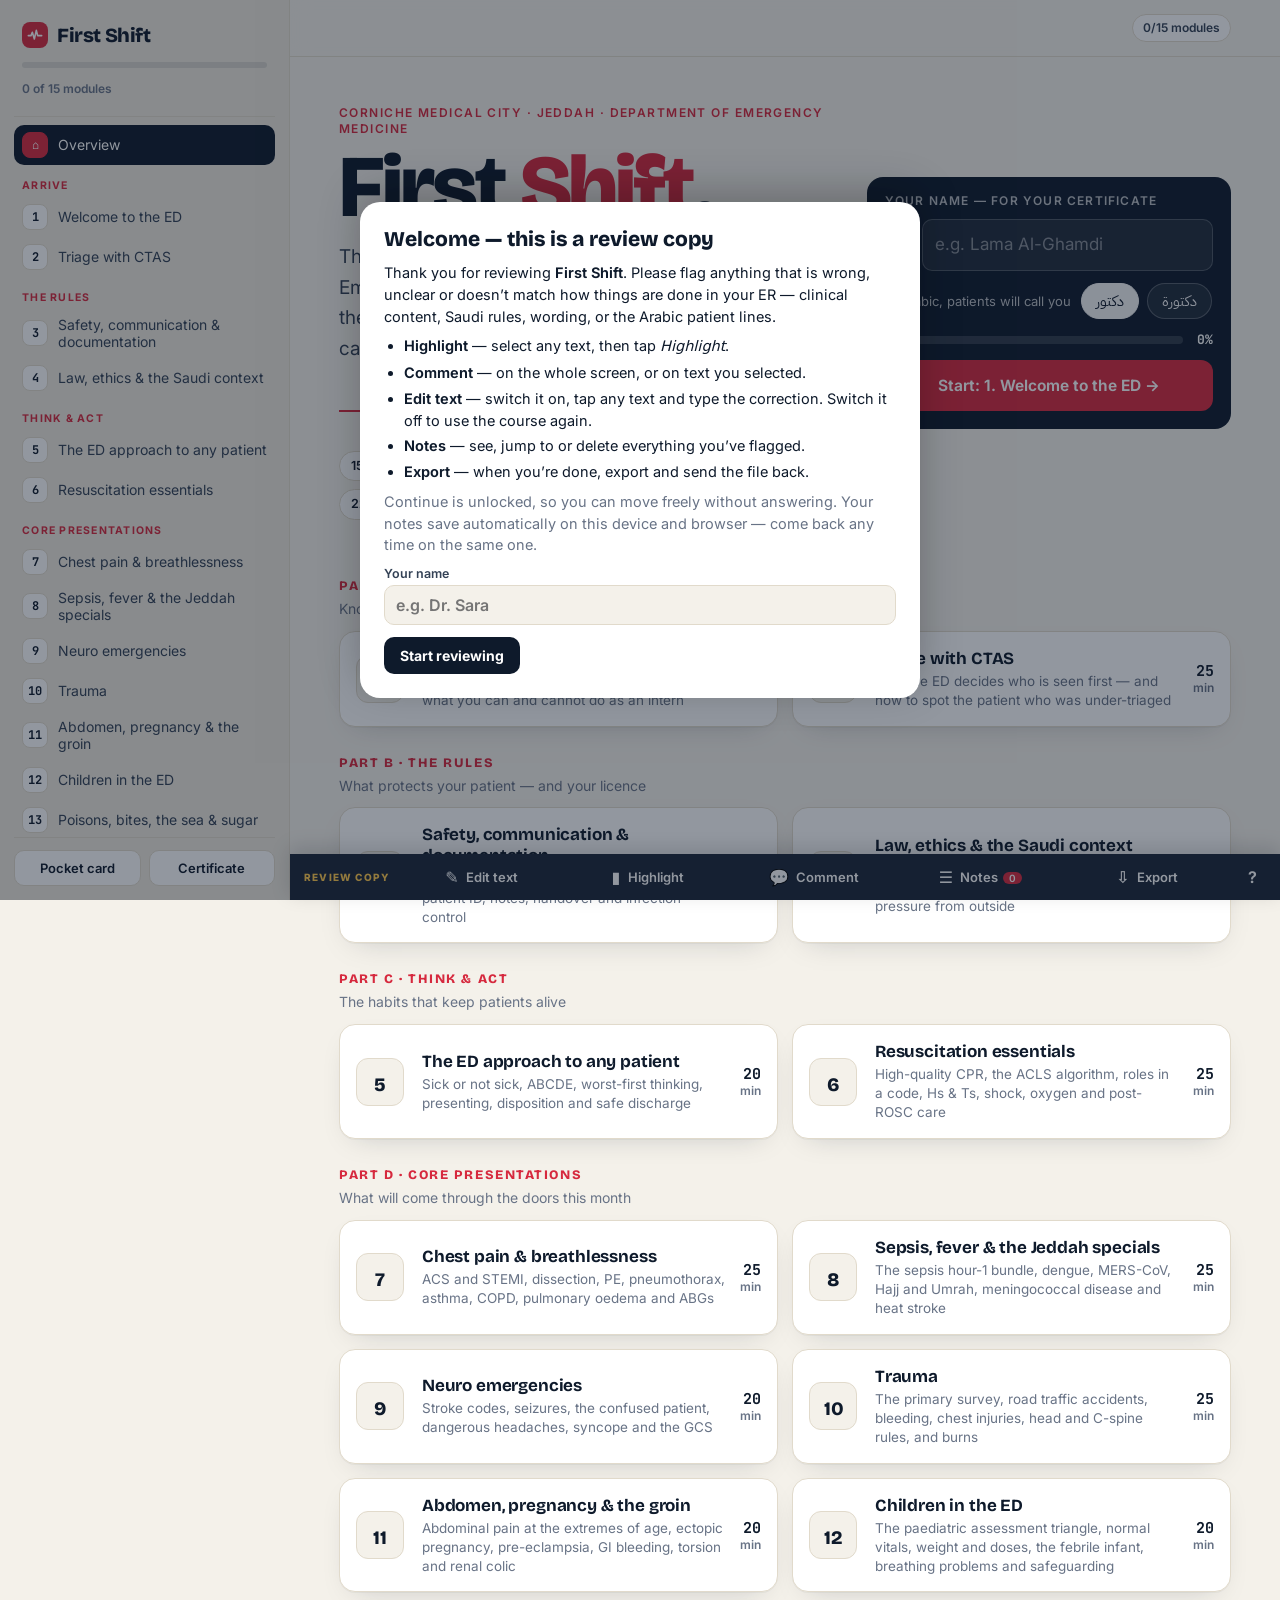
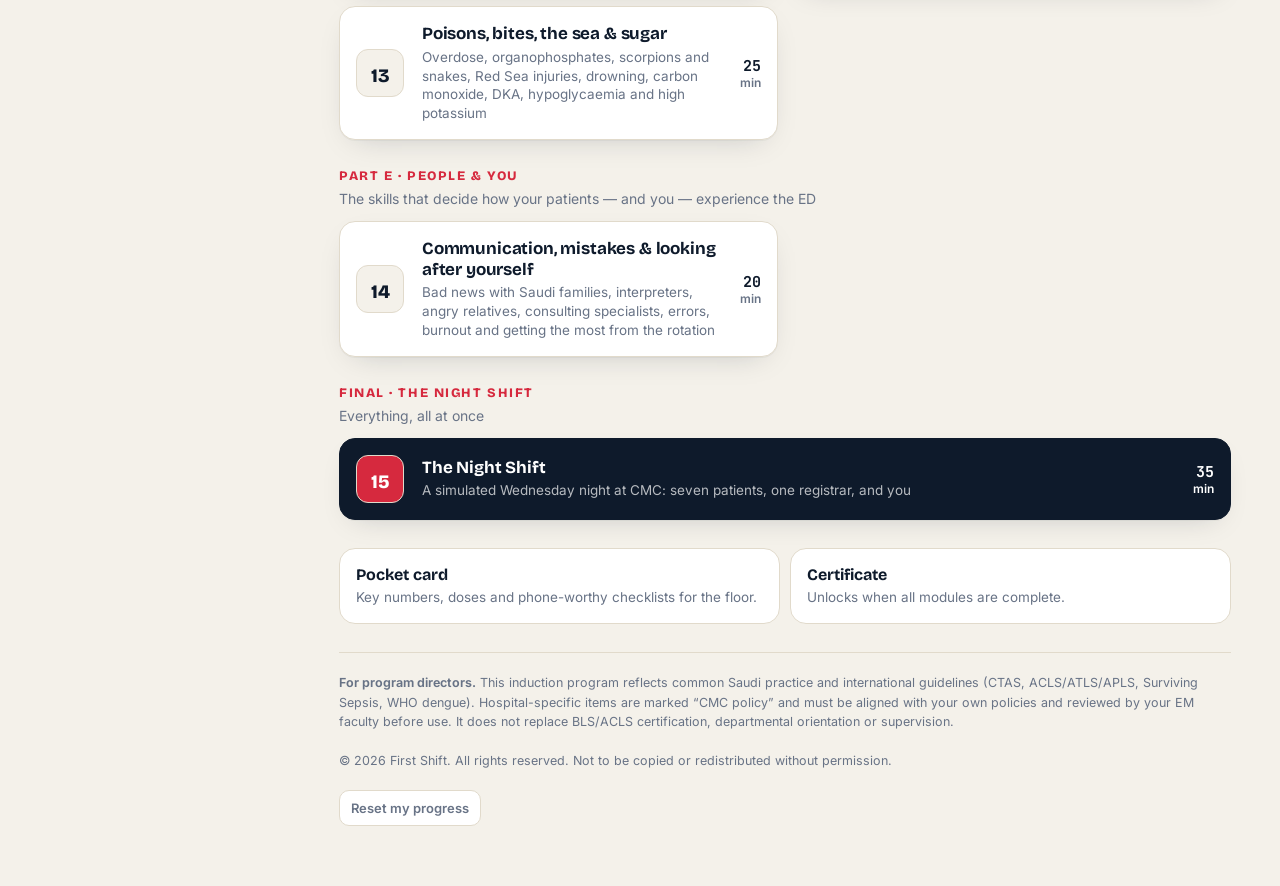
==== commit dfc27bf5: "Live link becomes review copy; add update prompt for open pages - Review toolbar: edit text, highlig" ====
--- a/index.html
+++ b/index.html
@@ -7,7 +7,7 @@
 <meta name="robots" content="noindex, nofollow">
 <meta name="apple-mobile-web-app-capable" content="yes">
 <meta name="apple-mobile-web-app-title" content="First Shift">
-<title>First Shift — ER Intern Induction Program · Corniche Medical City</title>
+<title>REVIEW COPY · First Shift — ER Intern Induction Program · Corniche Medical City</title>
 <link rel="preconnect" href="https://fonts.googleapis.com"><link rel="preconnect" href="https://fonts.gstatic.com" crossorigin>
 <link href="https://fonts.googleapis.com/css2?family=Bricolage+Grotesque:opsz,wght@12..96,600;12..96,700;12..96,800&family=Inter:wght@400;500;600;700&family=JetBrains+Mono:wght@500;700&family=IBM+Plex+Sans+Arabic:wght@400;500;600&display=swap" rel="stylesheet">
 <style>:root{
@@ -521,11 +521,84 @@
 @media (min-width:1100px){@supports (padding:max(0px)){.wrap{padding-left:44px;padding-right:44px}}}
 @media print{.side{display:none!important}.mainc{margin-left:0!important}}
 @media (max-width:699px){.gen span{flex-basis:100%;margin-bottom:2px}}
+
+/* ================= Update banner (all builds) ================= */
+#updbar{position:fixed;top:10px;left:50%;transform:translateX(-50%);z-index:90;background:var(--ink);color:#fff;border-radius:99px;padding:8px 8px 8px 16px;display:flex;gap:12px;align-items:center;font-size:14px;box-shadow:0 12px 30px rgba(0,0,0,.3);max-width:calc(100% - 20px)}
+#updbar button{background:var(--red);color:#fff;border:0;border-radius:99px;padding:7px 14px;font-weight:700}
+
+/* ================= REVIEW COPY ================= */
+body.rv-on{--rvh:58px}
+.rv-dock{position:fixed;left:0;right:0;bottom:0;z-index:45;background:#1B2638;color:#fff;padding:6px 8px calc(6px + env(safe-area-inset-bottom));box-shadow:0 -6px 20px rgba(0,0,0,.15)}
+.rv-in{display:flex;align-items:center;gap:4px;max-width:980px;margin:0 auto}
+.rv-tag{font:800 10px/1.1 var(--fb);letter-spacing:.12em;color:#FFC94D;padding:0 6px;display:none}
+.rv-b{flex:1;display:flex;flex-direction:column;align-items:center;gap:2px;background:none;border:0;color:#fff;border-radius:10px;padding:5px 2px;font:600 11px/1.1 var(--fb);min-width:0}
+.rv-b b{font-size:16px;line-height:1;height:18px}
+.rv-b span{white-space:nowrap}
+.rv-b.on{background:#FFC94D;color:#1B2638}
+.rv-b.rv-q{flex:0 0 40px}
+.rv-n{font-style:normal;background:var(--red);color:#fff;border-radius:99px;padding:0 6px;margin-left:2px;font-size:10px}
+body.rv-on .navbar{bottom:var(--rvh);padding-bottom:12px}
+body.rv-on .scr{padding-bottom:200px}
+body.rv-on #glpop{bottom:calc(150px + env(safe-area-inset-bottom))}
+@media (min-width:700px){.rv-tag{display:block}.rv-b{flex-direction:row;justify-content:center;gap:7px;font-size:13px;padding:9px 6px}.rv-b b{height:auto}}
+@media (min-width:1100px){.rv-dock{left:290px}}
+@media (min-width:1500px){.rv-dock{left:320px}}
+body.rv-edit #scr *:not(svg):not(svg *), body.rv-edit .mhead h2{cursor:text}
+body.rv-edit #scr p:hover, body.rv-edit #scr li:hover, body.rv-edit #scr td:hover, body.rv-edit #scr .bub:hover, body.rv-edit #scr .opt:hover, body.rv-edit #scr .ch:hover, body.rv-edit #scr .q-q:hover, body.rv-edit #scr h3:hover, body.rv-edit .mhead h2:hover{outline:2px dashed #E2AC00;outline-offset:2px}
+.rv-edited{outline:2px dashed #1E9E5A;outline-offset:2px;border-radius:3px}
+.rv-editing{outline:2px solid #1E5BD8!important;outline-offset:3px;background:#fff;border-radius:3px}
+mark.rv-hl{background:#FFE58A;color:inherit;border-radius:2px;cursor:pointer;padding:0 1px}
+mark.rv-hl.note{background:#CFE0FF;box-shadow:inset 0 -2px 0 #1E5BD8}
+.rv-ico{font-size:12px;cursor:pointer;margin-left:2px;vertical-align:super}
+.rv-flash{animation:rvflash 1.6s ease}
+@keyframes rvflash{0%,60%{box-shadow:0 0 0 4px #FFC94D}100%{box-shadow:0 0 0 0 transparent}}
+.rv-pop{position:fixed;z-index:70;display:none;gap:4px;background:#1B2638;border-radius:12px;padding:4px;box-shadow:0 10px 26px rgba(0,0,0,.3)}
+.rv-pop.on{display:flex}
+.rv-pop button{background:none;border:0;color:#fff;font:700 13px var(--fb);padding:9px 12px;border-radius:9px}
+.rv-pop button:hover{background:rgba(255,255,255,.12)}
+.rv-toast{position:fixed;left:50%;bottom:calc(140px + env(safe-area-inset-bottom));transform:translate(-50%,20px);opacity:0;pointer-events:none;z-index:80;background:#1B2638;color:#fff;padding:10px 16px;border-radius:12px;font-size:14px;transition:.25s;max-width:calc(100% - 32px);text-align:center}
+.rv-toast.on{opacity:1;transform:translate(-50%,0)}
+.rv-modal{position:fixed;inset:0;z-index:85;background:rgba(14,26,43,.45);display:flex;align-items:flex-end;justify-content:center}
+.rv-card{background:var(--card);width:100%;max-width:560px;border-radius:20px 20px 0 0;padding:20px 18px calc(18px + env(safe-area-inset-bottom));max-height:88vh;overflow:auto;box-shadow:0 -10px 40px rgba(0,0,0,.25)}
+@media (min-width:700px){.rv-modal{align-items:center}.rv-card{border-radius:20px;padding:24px}.rv-modal.rv-side{justify-content:flex-end;align-items:stretch}.rv-modal.rv-side .rv-card{max-width:440px;max-height:none;height:100%;border-radius:0}}
+.rv-card h3{margin:0 0 10px;font:800 21px var(--fd)}
+.rv-card p{font-size:14.5px;line-height:1.5;margin:8px 0}
+.rv-mute{color:var(--mute);font-size:13.5px}
+.rv-ta{width:100%;border:1.5px solid var(--line);border-radius:12px;padding:10px 12px;font:15px/1.5 var(--fb);background:var(--paper);resize:vertical}
+.rv-row{display:flex;gap:8px;margin-top:12px;align-items:center;flex-wrap:wrap}
+.rv-row.sm{margin-top:8px}
+.rv-btn{border:0;border-radius:10px;padding:10px 16px;font:700 14px var(--fb);background:var(--ink);color:#fff}
+.rv-btn.ghost{background:var(--paper);color:var(--ink);border:1px solid var(--line)}
+.rv-btn.danger{background:var(--red);color:#fff}
+.rv-btn.ghost.danger{background:var(--paper);color:var(--red)}
+.rv-row.sm .rv-btn{padding:6px 12px;font-size:12.5px}
+.rv-seg{display:flex;gap:6px;margin-bottom:10px}
+.rv-seg button{flex:1;border:1.5px solid var(--line);background:var(--paper);border-radius:10px;padding:9px;font:600 13px var(--fb)}
+.rv-seg button.on{background:var(--ink);color:#fff;border-color:var(--ink)}
+.rv-seg button[disabled]{opacity:.4}
+.rv-quote{margin:6px 0;padding:8px 12px;border-left:3px solid #E2AC00;background:#FFF8E6;border-radius:6px;font-size:14px;line-height:1.45}
+.rv-quote.sm{font-size:13px}
+.rv-name{display:grid;gap:4px;font:600 12.5px var(--fb);color:var(--ink2);margin-top:10px}
+.rv-name input{border:1.5px solid var(--line);border-radius:10px;padding:9px 11px;font-size:16px;background:var(--paper);width:100%;min-width:0}
+.rv-howto{margin:6px 0;padding-left:20px;font-size:14.5px;line-height:1.5}.rv-howto li{margin:4px 0}
+.rv-lh{display:flex;justify-content:space-between;align-items:center}
+.rv-x{border:0;background:var(--paper);width:34px;height:34px;border-radius:50%;font-size:20px}
+.rv-list{margin-top:14px;display:grid;gap:10px}
+.rv-item{border:1px solid var(--line);border-radius:12px;padding:10px 12px}
+.rv-ih{display:flex;gap:8px;align-items:baseline;flex-wrap:wrap;margin-bottom:6px}
+.rv-type{font:700 10.5px var(--fb);letter-spacing:.08em;text-transform:uppercase;padding:3px 7px;border-radius:5px;color:#fff;background:var(--violet)}
+.rv-type.edit{background:var(--teal)}.rv-type.highlight{background:#B98A00}
+.rv-loc{font-size:12px;color:var(--mute)}
+.rv-del{text-decoration:line-through;color:var(--red);font-size:13.5px}
+.rv-ins{color:var(--teal);font-size:13.5px;margin-top:3px}
+.rv-c{font-size:14px;margin-top:4px}
+@media print{.rv-ui{display:none!important}}
 </style>
 </head>
 <body>
 <div id="app"></div>
 <noscript>This program needs JavaScript. Open the file in Safari, Chrome or Edge.</noscript>
+<script>window.REVIEW=true;window.__BUILD='20261121-010339';</script>
 <script>window.MODULES=window.MODULES||[];
 const CT=[{l:'CTAS 1',c:'#1E5BD8'},{l:'CTAS 2',c:'#D6293E'},{l:'CTAS 3',c:'#E2AC00'},{l:'CTAS 4',c:'#1E9E5A'},{l:'CTAS 5',c:'#FFFFFF'}];
 
@@ -2520,13 +2593,15 @@
   APP.innerHTML=top(`<button class="iconbtn" data-act="home">All modules</button>`)+`<div class="wrap"><div class="mhead"><div class="k">${m.final?'Final simulation':'Module '+m.n} · ${m.mins} min</div><h2>${m.title}</h2><div class="steps">${steps}</div></div><div class="scr" id="scr">${body}</div></div>`+
    (endScr?'':`<div class="navbar"><div class="wrap"><button class="btn ghost" data-act="prev" ${i===0?'disabled':''}>←</button><div class="hint" id="hint"></div><button class="btn" id="nextb" data-act="next">${i===m.s.length-1?'Finish module':'Continue'} →</button></div></div>`);shell();
   gate();gloss(document.getElementById('scr'));window.scrollTo(0,0);
+  if(window.__afterRender)window.__afterRender(document.getElementById('app'));
 }
 function gate(){const m=M();if(!m||VIEW.i>=m.s.length)return;const keys=m.s[VIEW.i].map((b,bi)=>m.id+':'+VIEW.i+':'+bi);const left=keys.filter(k=>!answered(k)).length;
-  const nb=document.getElementById('nextb'),h=document.getElementById('hint');if(!nb)return;nb.disabled=left>0;h.textContent=left?`Answer the ${left>1?left+' activities':'activity'} on this screen to continue`+(FINE?' · A–D to answer':''):(FINE?'Press → or Enter to continue':'');}
-function rerender(k){const el=document.getElementById('b-'+k);if(!el)return;const t=document.createElement('div');t.innerHTML=rb(BLK[k],k);const nn=t.firstChild;el.replaceWith(nn);gate();if(!['tool'].includes(BLK[k].t))gloss(nn);}
+  const nb=document.getElementById('nextb'),h=document.getElementById('hint');if(!nb)return;
+  if(window.REVIEW){nb.disabled=false;h.textContent=left?'Review copy — Continue is unlocked':(FINE?'Press → or Enter to continue':'');return;}nb.disabled=left>0;h.textContent=left?`Answer the ${left>1?left+' activities':'activity'} on this screen to continue`+(FINE?' · A–D to answer':''):(FINE?'Press → or Enter to continue':'');}
+function rerender(k){const el=document.getElementById('b-'+k);if(!el)return;const t=document.createElement('div');t.innerHTML=rb(BLK[k],k);const nn=t.firstChild;el.replaceWith(nn);gate();if(!['tool'].includes(BLK[k].t))gloss(nn);if(window.__afterRender)window.__afterRender(nn);}
 
 function pocket(){
-  APP.innerHTML=top(`<button class="iconbtn" data-act="home">All modules</button>`)+`<div class="wrap"><div class="mhead"><div class="k">Quick reference</div><h2>Pocket card</h2><p style="color:var(--mute);margin:8px 0 0">Screenshot what you need. Always confirm doses against the CMC formulary and your senior.</p></div><div class="pkgrid">${window.POCKET.map(p=>`<div class="pk"><h3>${p[0]}</h3><dl>${p[1].map(r=>`<dt>${r[0]}</dt><dd>${r[1]}</dd>`).join('')}</dl></div>`).join('')}</div><div style="height:60px"></div></div>`;shell();window.scrollTo(0,0);}
+  APP.innerHTML=top(`<button class="iconbtn" data-act="home">All modules</button>`)+`<div class="wrap"><div class="mhead"><div class="k">Quick reference</div><h2>Pocket card</h2><p style="color:var(--mute);margin:8px 0 0">Screenshot what you need. Always confirm doses against the CMC formulary and your senior.</p></div><div class="pkgrid">${window.POCKET.map(p=>`<div class="pk"><h3>${p[0]}</h3><dl>${p[1].map(r=>`<dt>${r[0]}</dt><dd>${r[1]}</dd>`).join('')}</dl></div>`).join('')}</div><div style="height:60px"></div></div>`;shell();window.scrollTo(0,0);if(window.__afterRender)window.__afterRender(document.getElementById('app'));}
 function cert(){
   const st=allStats();const ok=st.done===st.n;const d=new Date().toLocaleDateString('en-GB',{day:'numeric',month:'long',year:'numeric'});
   const fin=window.MODULES.find(m=>m.final);const fs=fin?modStats(fin):{pct:0};
@@ -2589,7 +2664,12 @@
 function rerenderKeepFocus(k,el){const f=el.dataset.f||el.dataset.act;rerender(k);const n=document.querySelector(`#b-${CSS.escape(k)} input[data-act="${el.dataset.act}"]${el.dataset.f?`[data-f="${f}"]`:''}`);if(n){n.focus();const v=n.value;try{n.setSelectionRange(v.length,v.length);}catch(_){}}}
 
 
-document.addEventListener('keydown',ev=>{if(VIEW.v!=='mod')return;const t=ev.target;if(t&&(t.tagName==='INPUT'||t.tagName==='SELECT'||t.tagName==='TEXTAREA'))return;if(ev.metaKey||ev.ctrlKey||ev.altKey)return;
+window.__fs={openMod:(id,i)=>openMod(id,i),view:()=>VIEW,home:()=>{VIEW={v:'home'};home();}};
+/* update checker: tells people with the page already open that a newer version is live */
+const BUILD='20261121-010339';
+function checkUpdate(){if(!/^https?:/.test(location.protocol))return;fetch('version.json?t='+Date.now(),{cache:'no-store'}).then(r=>r.ok?r.json():null).then(j=>{if(j&&j.build&&j.build!==BUILD&&!document.getElementById('updbar')){const d=document.createElement('div');d.id='updbar';d.className='rv-ui';d.innerHTML='<span>A new version of First Shift is available.</span><button>Refresh</button>';d.querySelector('button').onclick=()=>location.reload();document.body.appendChild(d);}}).catch(()=>{});}
+setTimeout(checkUpdate,2500);setInterval(checkUpdate,600000);document.addEventListener('visibilitychange',()=>{if(document.visibilityState==='visible')checkUpdate();});
+document.addEventListener('keydown',ev=>{if(VIEW.v!=='mod')return;const t=ev.target;if(t&&(t.tagName==='INPUT'||t.tagName==='SELECT'||t.tagName==='TEXTAREA'||t.isContentEditable||(t.closest&&t.closest('.rv-ui'))))return;if(document.body.classList.contains('rv-edit'))return;if(ev.metaKey||ev.ctrlKey||ev.altKey)return;
   const key=ev.key;
   if(key==='ArrowRight'||key==='Enter'){const nb=document.getElementById('nextb');if(nb&&!nb.disabled){ev.preventDefault();nb.click();}else if(!nb&&key==='Enter'){const b=document.querySelector('.end .btn');if(b)b.click();}return;}
   if(key==='ArrowLeft'){const pb=document.querySelector('.navbar [data-act=prev]');if(pb&&!pb.disabled){ev.preventDefault();pb.click();}return;}
@@ -2601,5 +2681,224 @@
 home();
 })();
 </script>
+<script>/* ===== First Shift — REVIEW COPY layer =====
+   Bottom toolbar: Edit text · Highlight · Comment · Notes · Export.
+   Notes live in localStorage (per device/browser) and export as one JSON file.
+   Each item records where it is (module, screen, block key, element path / text offsets)
+   and the original wording, so edits can be applied back to src/ precisely. */
+(function(){
+if(!window.REVIEW)return;
+const RK='firstshift.review.v1';
+let R=load();
+function load(){try{const r=JSON.parse(localStorage.getItem(RK));if(r&&Array.isArray(r.items))return r;}catch(e){}return{name:'',items:[],intro:false};}
+function save(){try{localStorage.setItem(RK,JSON.stringify(R));}catch(e){}badge();}
+let editOn=false,lastRange=null,lastRangeT=0,seq=Date.now();
+const uid=()=>'n'+(seq++).toString(36);
+const esc=s=>String(s).replace(/[&<>"]/g,c=>({'&':'&amp;','<':'&lt;','>':'&gt;','"':'&quot;'}[c]));
+const MODS=()=>window.MODULES;
+const view=()=>window.__fs.view();
+const CONTENT='#scr, .mhead h2, .pkgrid';
+
+/* ---------- where am I ---------- */
+function screenLoc(){const v=view();return v.v==='mod'?{v:'mod',m:v.m,i:v.i}:{v:v.v};}
+function rootOf(node){const el=node.nodeType===1?node:node.parentElement;if(!el)return null;
+  const b=el.closest('.blk');if(b)return{el:b,k:b.id.slice(2)};
+  const h=el.closest('.mhead h2');if(h)return{el:h,k:'title'};
+  const p=el.closest('.pk');if(p){const all=[...document.querySelectorAll('.pk')];return{el:p,k:'pk'+all.indexOf(p)};}
+  return null;}
+function rootByKey(k){if(k==='title')return document.querySelector('.mhead h2');if(/^pk\d+$/.test(k))return document.querySelectorAll('.pk')[+k.slice(2)]||null;return document.getElementById('b-'+k);}
+function sameScreen(loc){const c=screenLoc();return loc.v===c.v&&(c.v!=='mod'||(loc.m===c.m&&loc.i===c.i));}
+function modOf(id){return MODS().find(m=>m.id===id);}
+function locLabel(loc){if(loc.v==='pocket')return'Pocket card';if(loc.v!=='mod')return'Home';const m=modOf(loc.m);if(!m)return loc.m;
+  return `${m.final?'Night Shift':'Module '+m.n} · ${m.title} · screen ${Math.min(loc.i+1,m.s.length)}/${m.s.length}`;}
+
+/* ---------- text helpers ---------- */
+function cleanClone(el){const c=el.cloneNode(true);c.querySelectorAll('mark.rv-hl,span.gl').forEach(x=>x.replaceWith(document.createTextNode(x.textContent)));c.querySelectorAll('.rv-ico').forEach(x=>x.remove());c.removeAttribute&&c.removeAttribute('contenteditable');return c;}
+const cleanText=el=>cleanClone(el).textContent.replace(/\s+/g,' ').trim();
+const cleanHTML=el=>cleanClone(el).innerHTML.replace(/ class="rv-edited"/g,'').trim();
+function pathOf(root,el){const p=[];let n=el;while(n&&n!==root){const par=n.parentElement;if(!par)return null;const kids=[...par.children].filter(x=>!x.matches('mark.rv-hl,span.gl,.rv-ico'));p.unshift(kids.indexOf(n));n=par;}return n===root?p:null;}
+function byPath(root,p){let n=root;for(const i of p){if(!n)return null;const kids=[...n.children].filter(x=>!x.matches('mark.rv-hl,span.gl,.rv-ico'));n=kids[i];}return n||null;}
+function textNodes(root){const w=document.createTreeWalker(root,NodeFilter.SHOW_TEXT);const a=[];while(w.nextNode())a.push(w.currentNode);return a;}
+function offsets(root,range){const pre=document.createRange();pre.selectNodeContents(root);pre.setEnd(range.startContainer,range.startOffset);const s=pre.toString().length;return[s,s+range.toString().length];}
+function wrap(root,start,end,id,hasNote){let pos=0;const made=[];
+  textNodes(root).forEach(t=>{const len=t.data.length,a=pos,b=pos+len;pos=b;if(b<=start||a>=end||!len)return;if(t.parentElement.closest('svg,.rv-ui'))return;
+    const s=Math.max(0,start-a),e=Math.min(len,end-a);let mid=t;if(s>0)mid=t.splitText(s);if(e-s<mid.data.length)mid.splitText(e-s);
+    const m=document.createElement('mark');m.className='rv-hl'+(hasNote?' note':'');m.dataset.rv=id;mid.parentNode.insertBefore(m,mid);m.appendChild(mid);made.push(m);});
+  if(hasNote&&made.length){const i=document.createElement('span');i.className='rv-ico';i.textContent='💬';i.dataset.rv=id;made[made.length-1].after(i);}
+  return made.length;}
+
+/* ---------- apply saved notes to whatever is on screen ---------- */
+function apply(scope){
+  const items=R.items.filter(it=>it.loc&&sameScreen(it.loc));
+  items.filter(it=>it.type==='edit').forEach(it=>{const root=rootByKey(it.loc.k);if(!root||(scope&&!scope.contains(root)&&scope!==root&&!root.contains(scope)))return;
+    const el=byPath(root,it.loc.path);if(!el)return;const cur=cleanText(el);
+    if(cur===it.before){el.innerHTML=it.afterHTML;el.classList.add('rv-edited');}else if(cur===it.after)el.classList.add('rv-edited');});
+  items.filter(it=>it.type==='highlight').forEach(it=>{const root=rootByKey(it.loc.k);if(!root||(scope&&!scope.contains(root)&&scope!==root&&!root.contains(scope)))return;
+    if(root.querySelector(`mark[data-rv="${it.id}"]`))return;
+    const txt=root.textContent;let s=it.loc.start,e=it.loc.end;
+    if(txt.slice(s,e)!==it.quote){const f=txt.indexOf(it.quote);if(f<0)return;s=f;e=f+it.quote.length;}
+    wrap(root,s,e,it.id,!!it.comment);});
+}
+window.__afterRender=function(scope){apply(scope&&scope.id==='app'?null:scope);};
+
+/* ---------- UI shell ---------- */
+document.body.classList.add('rv-on');
+const dock=document.createElement('div');dock.className='rv-dock rv-ui';
+dock.innerHTML=`<div class="rv-in"><span class="rv-tag">REVIEW COPY</span>
+<button data-rv-act="edit" class="rv-b"><b>✎</b><span>Edit text</span></button>
+<button data-rv-act="hl" class="rv-b"><b>▮</b><span>Highlight</span></button>
+<button data-rv-act="cm" class="rv-b"><b>💬</b><span>Comment</span></button>
+<button data-rv-act="list" class="rv-b"><b>☰</b><span>Notes <i class="rv-n">0</i></span></button>
+<button data-rv-act="export" class="rv-b"><b>⇩</b><span>Export</span></button>
+<button data-rv-act="help" class="rv-b rv-q" aria-label="How to review"><b>?</b></button></div>`;
+document.body.appendChild(dock);
+const fitDock=()=>document.body.style.setProperty('--rvh',dock.offsetHeight+'px');fitDock();addEventListener('resize',fitDock);setTimeout(fitDock,500);
+const pop=document.createElement('div');pop.className='rv-pop rv-ui';pop.innerHTML='<button data-rv-act="hl">Highlight</button><button data-rv-act="cm">Comment</button>';document.body.appendChild(pop);
+const toastEl=document.createElement('div');toastEl.className='rv-toast rv-ui';document.body.appendChild(toastEl);
+let tt;function toast(m){toastEl.innerHTML=m;toastEl.classList.add('on');clearTimeout(tt);tt=setTimeout(()=>toastEl.classList.remove('on'),2600);}
+function badge(){const n=dock.querySelector('.rv-n');if(n)n.textContent=R.items.length;}
+badge();
+function modal(html,onMount){closeModal();const w=document.createElement('div');w.className='rv-modal rv-ui';w.innerHTML=`<div class="rv-card">${html}</div>`;document.body.appendChild(w);
+  w.addEventListener('click',e=>{if(e.target===w)closeModal();});if(onMount)onMount(w.querySelector('.rv-card'));return w;}
+function closeModal(){document.querySelectorAll('.rv-modal').forEach(m=>m.remove());}
+
+/* keep the selection even after the tap clears it (iPhone/iPad) */
+document.addEventListener('selectionchange',()=>{if(editOn)return;const s=getSelection();
+  if(s&&s.rangeCount&&!s.isCollapsed){const r=s.getRangeAt(0);const a=r.commonAncestorContainer;const el=a.nodeType===1?a:a.parentElement;
+    if(el&&el.closest(CONTENT)&&!el.closest('.rv-ui')&&r.toString().trim()){lastRange=r.cloneRange();lastRangeT=Date.now();showPop(r);return;}}
+  setTimeout(()=>{const s2=getSelection();if(!s2||s2.isCollapsed)pop.classList.remove('on');},150);});
+function showPop(r){const b=r.getBoundingClientRect();if(!b.width&&!b.height)return;pop.style.left=Math.max(8,Math.min(innerWidth-200,b.left+b.width/2-90))+'px';
+  const below=b.bottom+10+44<innerHeight-120;pop.style.top=(below?b.bottom+10:Math.max(64,b.top-52))+'px';pop.classList.add('on');}
+pop.addEventListener('pointerdown',e=>e.preventDefault());
+function validRange(){if(lastRange&&Date.now()-lastRangeT<60000&&lastRange.toString().trim())return lastRange;return null;}
+
+/* ---------- actions ---------- */
+function addHighlight(comment){const r=validRange();if(!r){toast('Select some text first, then tap <b>Highlight</b>.');return null;}
+  const ra=rootOf(r.startContainer),rb=rootOf(r.endContainer);if(!ra||!rb||ra.el!==rb.el){toast('Please select text inside one box or paragraph.');return null;}
+  const [s,e]=offsets(ra.el,r);const quote=ra.el.textContent.slice(s,e);
+  const it={id:uid(),type:'highlight',loc:Object.assign(screenLoc(),{k:ra.k,start:s,end:e}),quote:quote.trim()?quote:r.toString(),comment:comment||'',t:Date.now()};
+  R.items.push(it);save();getSelection().removeAllRanges();pop.classList.remove('on');lastRange=null;wrap(ra.el,s,e,it.id,!!it.comment);return it;}
+function commentDialog(){const r=validRange();const q=r?r.toString().trim():'';
+  modal(`<h3>Add a comment</h3><div class="rv-seg"><button data-sc="screen" class="${q?'':'on'}">On this screen</button><button data-sc="text" class="${q?'on':''}" ${q?'':'disabled'}>On the selected text</button></div>
+  ${q?`<blockquote class="rv-quote">“${esc(q.slice(0,220))}${q.length>220?'…':''}”</blockquote>`:'<p class="rv-mute">Tip: select text first to comment on a specific phrase.</p>'}
+  <p class="rv-mute" style="margin:6px 0 4px">${esc(locLabel(screenLoc()))}</p>
+  <textarea class="rv-ta" rows="5" placeholder="What should change, and why?"></textarea>
+  <div class="rv-row"><button class="rv-btn ghost" data-x="cancel">Cancel</button><button class="rv-btn" data-x="save">Save comment</button></div>`,card=>{
+    let sc=q?'text':'screen';card.querySelectorAll('[data-sc]').forEach(b=>b.onclick=()=>{if(b.disabled)return;sc=b.dataset.sc;card.querySelectorAll('[data-sc]').forEach(x=>x.classList.toggle('on',x===b));});
+    const ta=card.querySelector('textarea');setTimeout(()=>ta.focus(),50);
+    card.querySelector('[data-x=cancel]').onclick=closeModal;
+    card.querySelector('[data-x=save]').onclick=()=>{const c=ta.value.trim();if(!c){ta.focus();return;}
+      if(sc==='text'){lastRange=r;lastRangeT=Date.now();const it=addHighlight(c);if(!it)return;}
+      else{R.items.push({id:uid(),type:'comment',loc:screenLoc(),comment:c,t:Date.now()});save();}
+      closeModal();toast('Comment saved.');};});}
+function markDialog(id){const it=R.items.find(x=>x.id===id);if(!it)return;
+  modal(`<h3>${it.comment?'Comment on text':'Highlight'}</h3><blockquote class="rv-quote">“${esc(it.quote)}”</blockquote><textarea class="rv-ta" rows="4" placeholder="Add a comment (optional)">${esc(it.comment||'')}</textarea>
+  <div class="rv-row"><button class="rv-btn danger" data-x="del">Remove</button><span style="flex:1"></span><button class="rv-btn ghost" data-x="cancel">Close</button><button class="rv-btn" data-x="save">Save</button></div>`,card=>{
+    card.querySelector('[data-x=cancel]').onclick=closeModal;
+    card.querySelector('[data-x=del]').onclick=()=>{removeItem(id);closeModal();};
+    card.querySelector('[data-x=save]').onclick=()=>{it.comment=card.querySelector('textarea').value.trim();save();unwrapMarks(id);apply();closeModal();toast('Saved.');};});}
+function unwrapMarks(id){document.querySelectorAll(`mark[data-rv="${id}"]`).forEach(m=>{const p=m.parentNode;while(m.firstChild)p.insertBefore(m.firstChild,m);m.remove();p.normalize();});document.querySelectorAll(`.rv-ico[data-rv="${id}"]`).forEach(x=>x.remove());}
+function removeItem(id){const it=R.items.find(x=>x.id===id);if(!it)return;R.items=R.items.filter(x=>x.id!==id);save();
+  if(it.type==='highlight')unwrapMarks(id);
+  if(it.type==='edit'&&sameScreen(it.loc)){const root=rootByKey(it.loc.k);const el=root&&byPath(root,it.loc.path);if(el&&cleanText(el)===it.after){el.innerHTML=it.beforeHTML;el.classList.remove('rv-edited');}}
+  toast('Removed.');}
+
+/* ---------- edit text ---------- */
+function setEdit(on){editOn=on;document.body.classList.toggle('rv-edit',on);dock.querySelector('[data-rv-act=edit]').classList.toggle('on',on);pop.classList.remove('on');
+  if(!on){const a=document.activeElement;if(a&&a.isContentEditable)a.blur();}
+  toast(on?'<b>Edit mode on.</b> Tap any text to change it. Turn it off to use the course normally.':'Edit mode off.');}
+function editTarget(t){let el=t.nodeType===1?t:t.parentElement;if(!el)return null;
+  if(el.closest('.rv-ui')||!el.closest(CONTENT))return null;
+  if(el.closest('svg'))return{svg:true};
+  if(el.matches('mark.rv-hl,span.gl,.rv-ico,b,i,em,strong,u,small,sup,sub,a,span')&&!el.matches('.opt span:last-child,.ol')) {
+    let p=el;while(p&&p.matches('mark.rv-hl,span.gl,.rv-ico,b,i,em,strong,u,small,sup,sub,a')&&!p.matches('.blk'))p=p.parentElement;el=p;}
+  const has=n=>[...n.childNodes].some(c=>c.nodeType===3&&c.data.trim());
+  let n=el;while(n&&!has(n)&&!n.matches('.blk,.mhead h2,.pk')){n=n.parentElement;}
+  if(!n||n.matches('.blk,.pk')&&!has(n))return null;
+  const root=rootOf(n);if(!root)return null;return{el:n,root};}
+function beginEdit(target){const {el,root}=target;const path=pathOf(root.el,el);if(!path)return;
+  const before=cleanText(el),beforeHTML=cleanHTML(el);
+  const existing=R.items.find(x=>x.type==='edit'&&sameScreen(x.loc)&&x.loc.k===root.k&&JSON.stringify(x.loc.path)===JSON.stringify(path));
+  const orig=existing?{t:existing.before,h:existing.beforeHTML}:{t:before,h:beforeHTML};
+  const commit=(afterText,afterHTML)=>{if(afterText===orig.t){if(existing){R.items=R.items.filter(x=>x!==existing);save();}el.classList.remove('rv-edited');return;}
+    if(existing){existing.after=afterText;existing.afterHTML=afterHTML;existing.t=Date.now();}
+    else R.items.push({id:uid(),type:'edit',loc:Object.assign(screenLoc(),{k:root.k,path}),before:orig.t,beforeHTML:orig.h,after:afterText,afterHTML,t:Date.now()});
+    save();el.classList.add('rv-edited');toast('Edit saved.');};
+  const inControl=el.closest('button,label,select,.chip,.ord-it,.capq,.seg');
+  if(inControl){modal(`<h3>Edit text</h3><p class="rv-mute">${esc(locLabel(screenLoc()))}</p><textarea class="rv-ta" rows="4">${esc(before)}</textarea><div class="rv-row"><button class="rv-btn ghost" data-x="cancel">Cancel</button><button class="rv-btn" data-x="save">Save edit</button></div>`,card=>{
+      const ta=card.querySelector('textarea');setTimeout(()=>{ta.focus();ta.select();},50);card.querySelector('[data-x=cancel]').onclick=closeModal;
+      card.querySelector('[data-x=save]').onclick=()=>{const v=ta.value.replace(/\s+/g,' ').trim();if(!v){ta.focus();return;}el.textContent=v;commit(v,esc(v));closeModal();};});return;}
+  el.contentEditable='true';el.classList.add('rv-editing');el.focus();
+  const done=()=>{el.removeEventListener('blur',done);el.removeAttribute('contenteditable');el.classList.remove('rv-editing');commit(cleanText(el),cleanHTML(el));};
+  el.addEventListener('blur',done);
+  el.addEventListener('keydown',ev=>{if(ev.key==='Escape'){el.innerHTML=orig.h;el.blur();}if(ev.key==='Enter'&&!ev.shiftKey){ev.preventDefault();el.blur();}});}
+window.addEventListener('click',e=>{
+  if(e.target.closest&&e.target.closest('.rv-ui'))return;
+  if(editOn){const t=editTarget(e.target);if(!t)return;if(e.target.closest&&e.target.closest('[contenteditable=true]'))return;
+    e.preventDefault();e.stopPropagation();e.stopImmediatePropagation();
+    if(t.svg){toast('Diagram labels can’t be edited here — select nearby text and add a comment instead.');return;}
+    beginEdit(t);return;}
+  const m=e.target.closest&&e.target.closest('mark.rv-hl,.rv-ico');if(m){e.preventDefault();e.stopPropagation();e.stopImmediatePropagation();markDialog(m.dataset.rv);}
+},true);
+
+/* ---------- notes list ---------- */
+function order(it){const ms=MODS();const mi=it.loc.v==='mod'?ms.findIndex(m=>m.id===it.loc.m):(it.loc.v==='pocket'?999:-1);return [mi,it.loc.i||0,it.t];}
+function sorted(){return R.items.slice().sort((a,b)=>{const x=order(a),y=order(b);return x[0]-y[0]||x[1]-y[1]||x[2]-y[2];});}
+function itemHTML(it){const lab={edit:'Edit',highlight:it.comment?'Comment on text':'Highlight',comment:'Comment'}[it.type];
+  let body='';if(it.type==='edit')body=`<div class="rv-del">${esc(it.before)}</div><div class="rv-ins">${esc(it.after)}</div>`;
+  else if(it.type==='highlight')body=`<div class="rv-quote sm">“${esc(it.quote)}”</div>${it.comment?`<div class="rv-c">${esc(it.comment)}</div>`:''}`;
+  else body=`<div class="rv-c">${esc(it.comment)}</div>`;
+  return `<div class="rv-item"><div class="rv-ih"><span class="rv-type ${it.type}">${lab}</span><span class="rv-loc">${esc(locLabel(it.loc))}</span></div>${body}<div class="rv-row sm"><button class="rv-btn ghost" data-go="${it.id}">Go to</button><button class="rv-btn ghost danger" data-rm="${it.id}">Delete</button></div></div>`;}
+function listDialog(){const its=sorted();
+  modal(`<div class="rv-lh"><h3>Review notes <span class="rv-mute">(${its.length})</span></h3><button class="rv-x" data-x="cancel" aria-label="Close">×</button></div>
+  <label class="rv-name">Your name <input value="${esc(R.name)}" placeholder="So we know who reviewed"></label>
+  <div class="rv-row"><button class="rv-btn" data-x="export">Export file</button><button class="rv-btn ghost" data-x="copy">Copy as text</button></div>
+  <div class="rv-list">${its.length?its.map(itemHTML).join(''):'<p class="rv-mute">No notes yet. Select text to highlight or comment, or turn on <b>Edit text</b> and tap any text.</p>'}</div>`,card=>{
+    card.parentElement.classList.add('rv-side');
+    const nm=card.querySelector('.rv-name input');nm.oninput=()=>{R.name=nm.value;save();};
+    card.querySelector('[data-x=cancel]').onclick=closeModal;card.querySelector('[data-x=export]').onclick=exportFile;card.querySelector('[data-x=copy]').onclick=copyText;
+    card.querySelectorAll('[data-rm]').forEach(b=>b.onclick=()=>{removeItem(b.dataset.rm);listDialog();});
+    card.querySelectorAll('[data-go]').forEach(b=>b.onclick=()=>goTo(b.dataset.go));});}
+function goTo(id){const it=R.items.find(x=>x.id===id);if(!it)return;closeModal();
+  if(it.loc.v==='mod')window.__fs.openMod(it.loc.m,it.loc.i);else if(it.loc.v==='pocket'){const b=document.querySelector('[data-act=pocket]');b&&b.click();}else window.__fs.home();
+  setTimeout(()=>{const root=it.loc.k?rootByKey(it.loc.k):null;const t=(it.type==='highlight'&&document.querySelector(`mark[data-rv="${id}"]`))||(it.type==='edit'&&root&&byPath(root,it.loc.path))||root;
+    if(t){t.scrollIntoView({behavior:'smooth',block:'center'});t.classList.add('rv-flash');setTimeout(()=>t.classList.remove('rv-flash'),1800);}},120);}
+
+/* ---------- export ---------- */
+function payload(){return{program:'First Shift — ER Intern Induction Program',kind:'review',build:window.__BUILD||'',reviewer:R.name||'',exported:new Date().toISOString(),count:R.items.length,
+  items:sorted().map(it=>{const o={type:it.type==='highlight'&&it.comment?'comment-on-text':it.type,where:locLabel(it.loc),loc:it.loc};
+    if(it.type==='edit'){o.before=it.before;o.after=it.after;o.beforeHTML=it.beforeHTML;o.afterHTML=it.afterHTML;}
+    if(it.type==='highlight'){o.quote=it.quote;if(it.comment)o.comment=it.comment;}
+    if(it.type==='comment')o.comment=it.comment;o.time=new Date(it.t).toISOString();return o;})};}
+function fname(){const d=new Date().toISOString().slice(0,10);const n=(R.name||'').trim().replace(/[^A-Za-z0-9؀-ۿ]+/g,'-').replace(/^-|-$/g,'');return `FirstShift_review_${n?n+'_':''}${d}.json`;}
+async function exportFile(){if(!R.items.length){toast('No notes to export yet.');return;}
+  if(!R.name){const n=prompt0();if(n===null)return;}
+  const json=JSON.stringify(payload(),null,2);const name=fname();
+  try{const f=new File([json],name,{type:'application/json'});if(navigator.canShare&&navigator.canShare({files:[f]})&&matchMedia('(pointer:coarse)').matches){await navigator.share({files:[f],title:'First Shift review'});toast('Shared.');return;}}catch(e){if(e&&e.name==='AbortError')return;}
+  const a=document.createElement('a');a.href=URL.createObjectURL(new Blob([json],{type:'application/json'}));a.download=name;document.body.appendChild(a);a.click();setTimeout(()=>{URL.revokeObjectURL(a.href);a.remove();},1500);
+  toast(`Saved <b>${esc(name)}</b> — send this file back.`);}
+function prompt0(){const n=(window.prompt&&window.prompt('Your name (so we know who reviewed):',''))||'';R.name=n.trim();save();return n;}
+function asText(){const p=payload();let s=`First Shift — review notes\nReviewer: ${p.reviewer||'—'}\nDate: ${p.exported.slice(0,10)}\nNotes: ${p.count}\n`;
+  p.items.forEach((it,i)=>{s+=`\n${i+1}. [${it.type}] ${it.where}\n`;if(it.before!==undefined)s+=`   WAS: ${it.before}\n   NOW: ${it.after}\n`;if(it.quote)s+=`   TEXT: “${it.quote}”\n`;if(it.comment)s+=`   COMMENT: ${it.comment}\n`;});return s;}
+async function copyText(){try{await navigator.clipboard.writeText(asText());toast('Copied — paste it into WhatsApp or email.');}catch(e){modal(`<h3>Copy your notes</h3><textarea class="rv-ta" rows="12">${esc(asText())}</textarea><div class="rv-row"><button class="rv-btn" data-x="cancel">Done</button></div>`,c=>{c.querySelector('[data-x=cancel]').onclick=closeModal;const t=c.querySelector('textarea');t.focus();t.select();});}}
+
+/* ---------- help / intro ---------- */
+function help(first){modal(`<h3>${first?'Welcome — this is a review copy':'How to review'}</h3>
+  <p>Thank you for reviewing <b>First Shift</b>. Please flag anything that is wrong, unclear or doesn’t match how things are done in your ER — clinical content, Saudi rules, wording, or the Arabic patient lines.</p>
+  <ul class="rv-howto"><li><b>Highlight</b> — select any text, then tap <i>Highlight</i>.</li><li><b>Comment</b> — on the whole screen, or on text you selected.</li><li><b>Edit text</b> — switch it on, tap any text and type the correction. Switch it off to use the course again.</li><li><b>Notes</b> — see, jump to or delete everything you’ve flagged.</li><li><b>Export</b> — when you’re done, export and send the file back.</li></ul>
+  <p class="rv-mute">Continue is unlocked, so you can move freely without answering. Your notes save automatically on this device and browser — come back any time on the same one.</p>
+  <label class="rv-name">Your name <input value="${esc(R.name)}" placeholder="e.g. Dr. Sara"></label>
+  <div class="rv-row"><button class="rv-btn" data-x="go">${first?'Start reviewing':'Got it'}</button></div>`,card=>{
+    const nm=card.querySelector('input');nm.oninput=()=>{R.name=nm.value;save();};card.querySelector('[data-x=go]').onclick=()=>{R.intro=true;save();closeModal();};});}
+if(!R.intro)setTimeout(()=>help(true),400);
+
+/* ---------- dock clicks ---------- */
+dock.addEventListener('pointerdown',e=>{if(e.target.closest('button'))e.preventDefault();});
+pop.addEventListener('click',e=>{const b=e.target.closest('[data-rv-act]');if(!b)return;b.dataset.rvAct==='hl'?addHighlight():commentDialog();pop.classList.remove('on');});
+dock.addEventListener('click',e=>{const b=e.target.closest('[data-rv-act]');if(!b)return;const a=b.dataset.rvAct;
+  if(a==='edit')setEdit(!editOn);else if(a==='hl'){if(editOn)setEdit(false);addHighlight()&&toast('Highlighted. Tap it to add a comment.');}
+  else if(a==='cm'){if(editOn)setEdit(false);commentDialog();}else if(a==='list')listDialog();else if(a==='export')exportFile();else if(a==='help')help(false);});
+})();
+</script>
 </body>
 </html>
